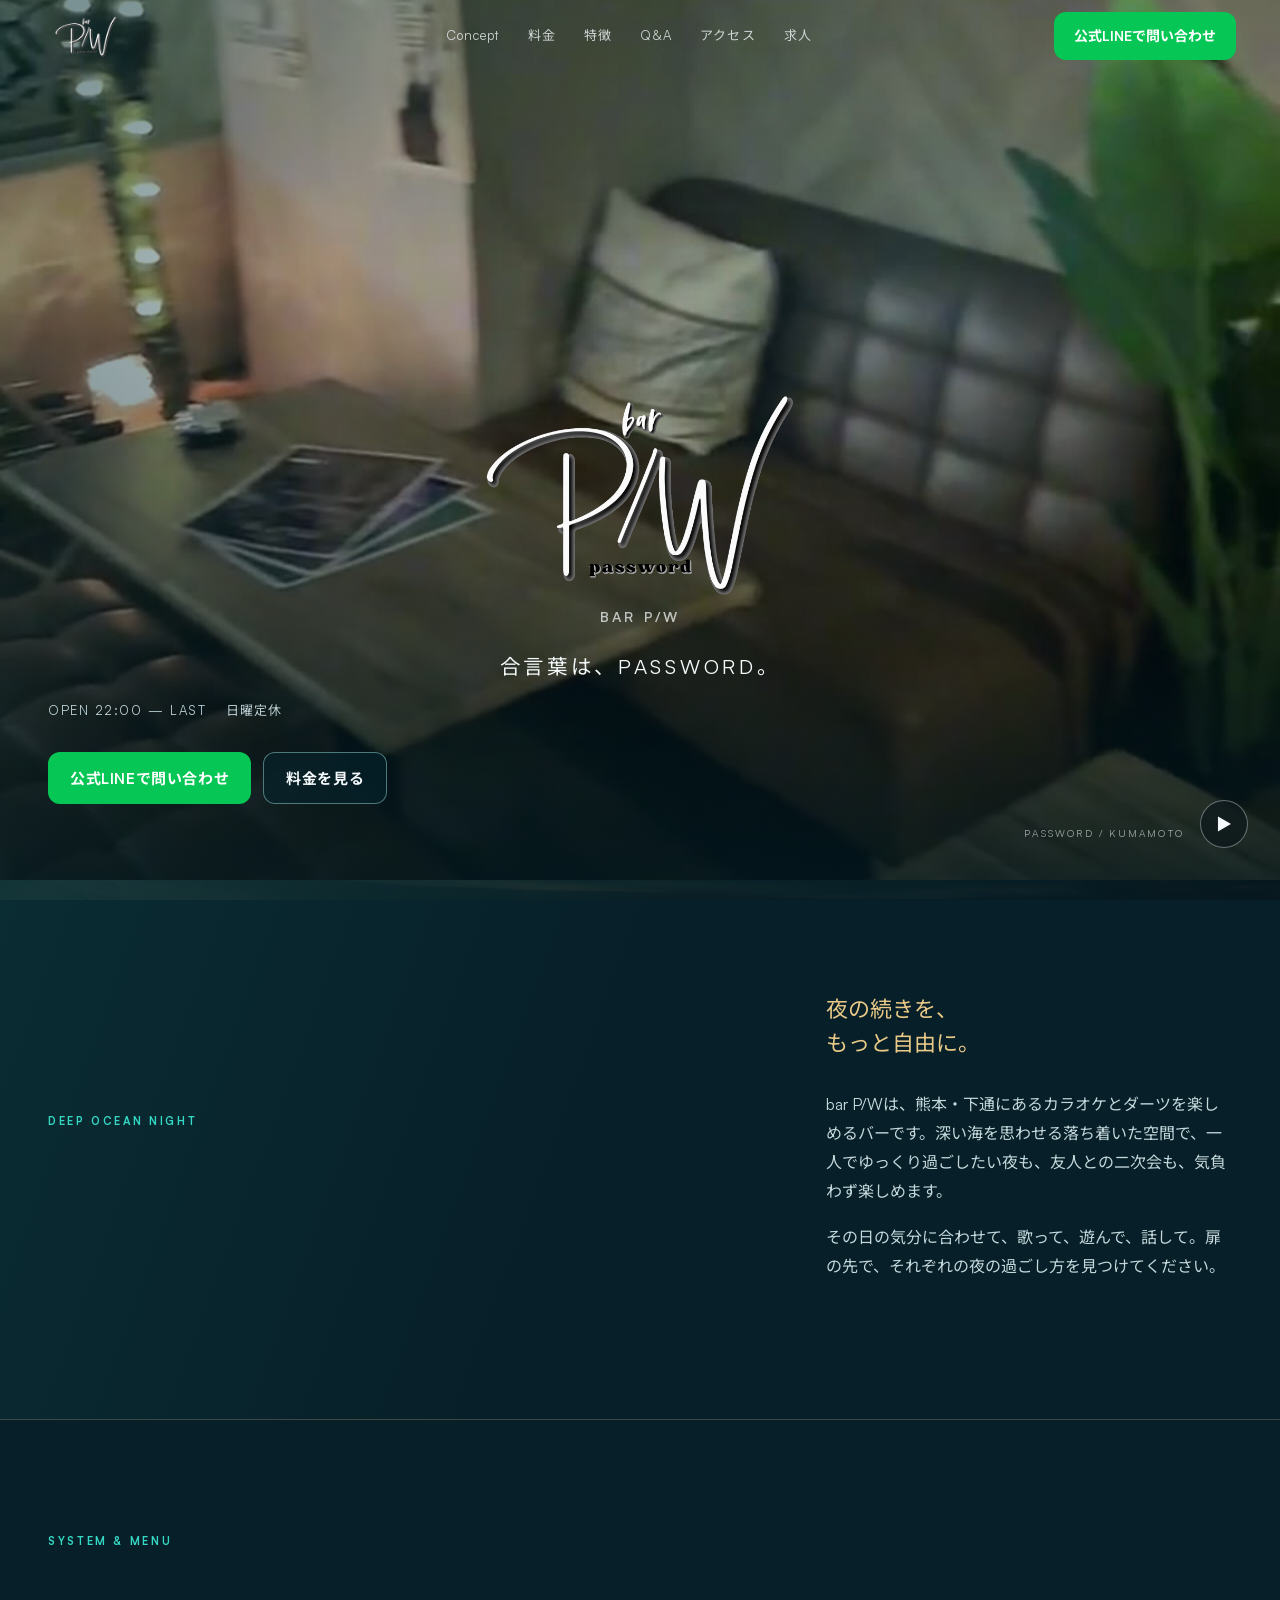
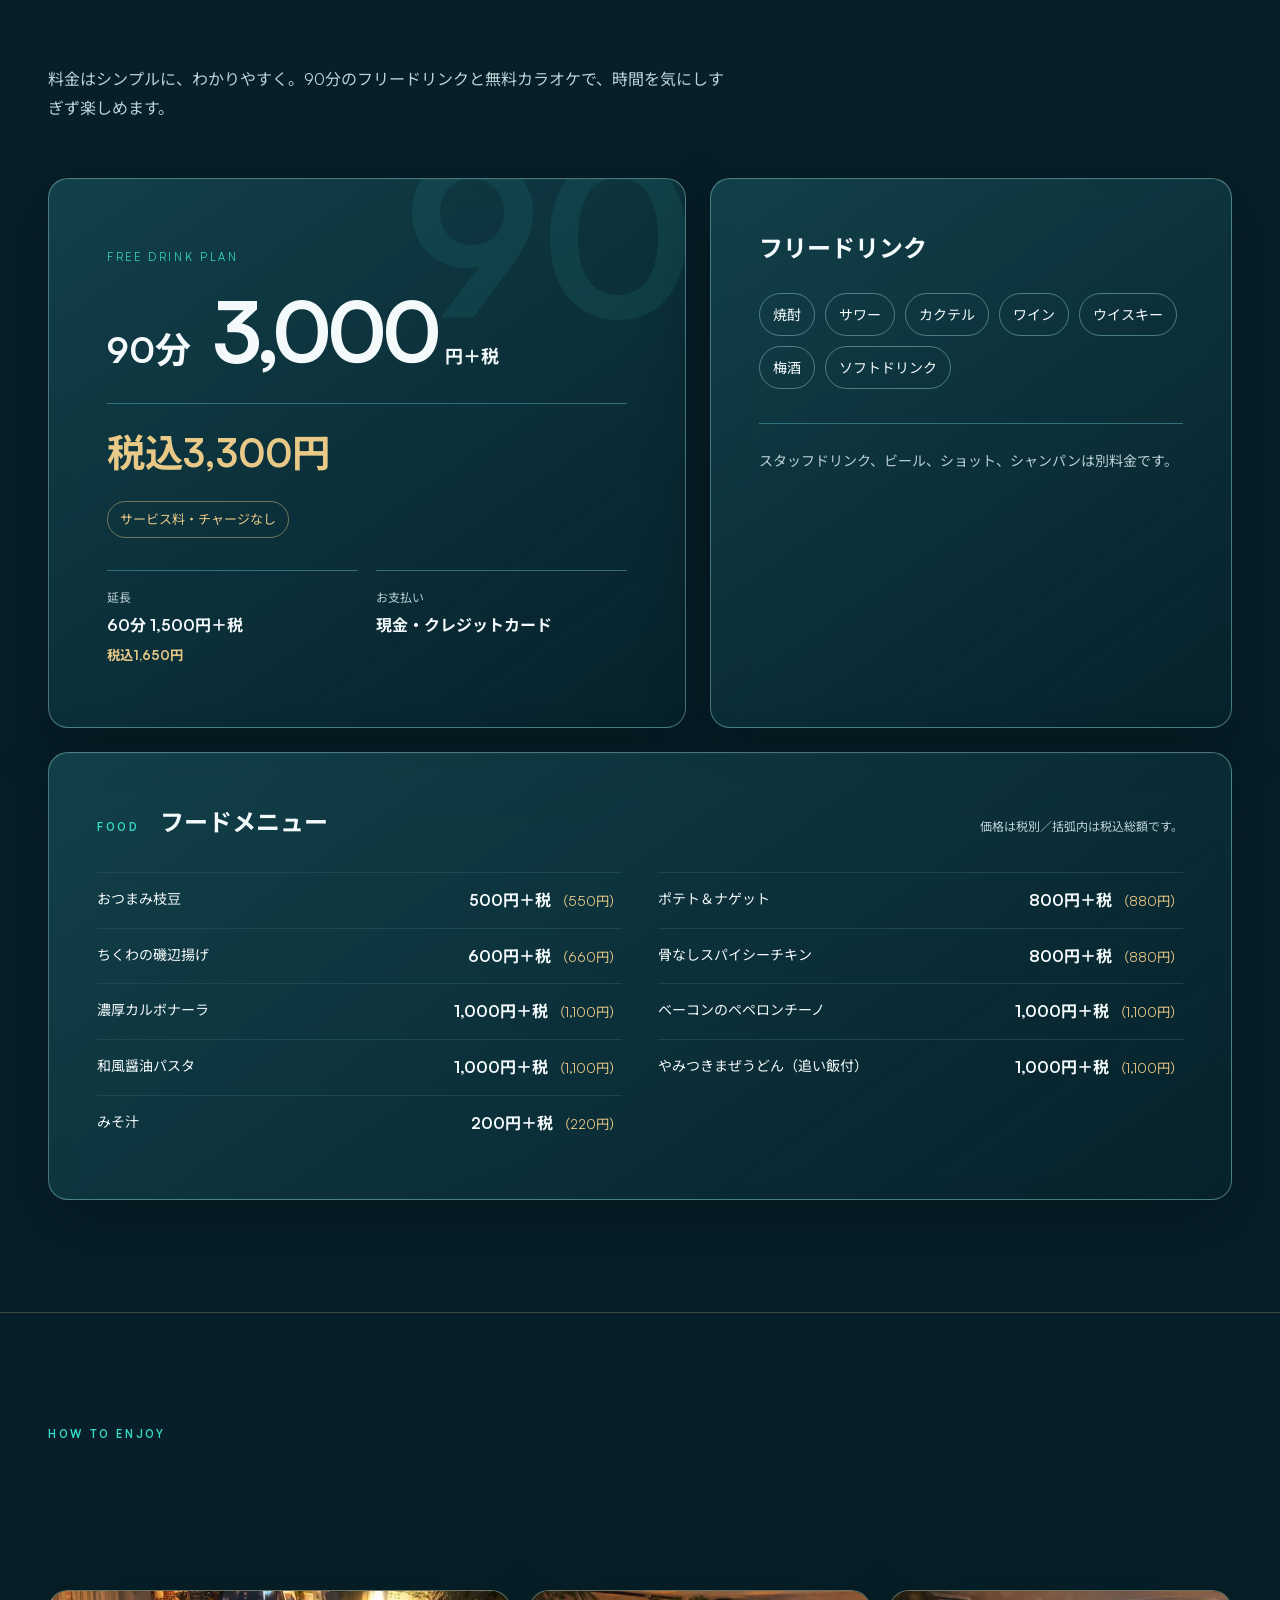
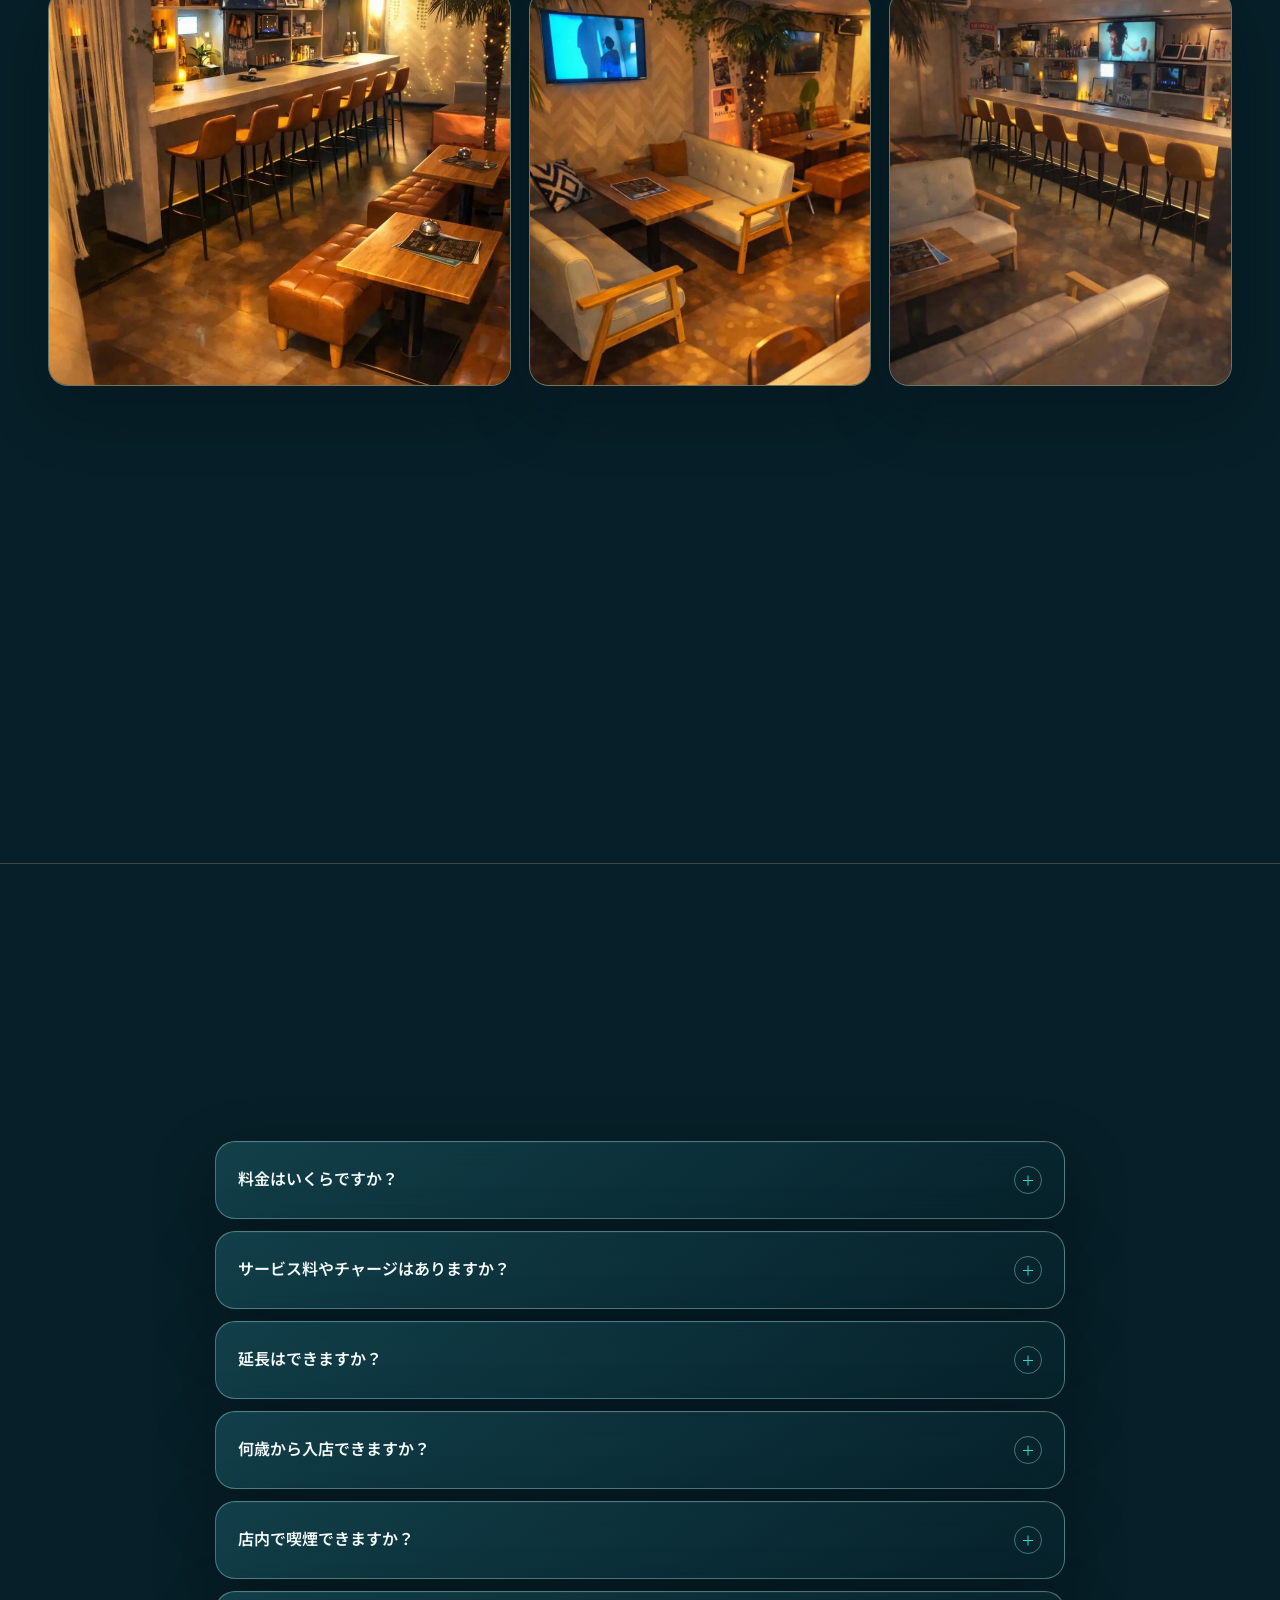
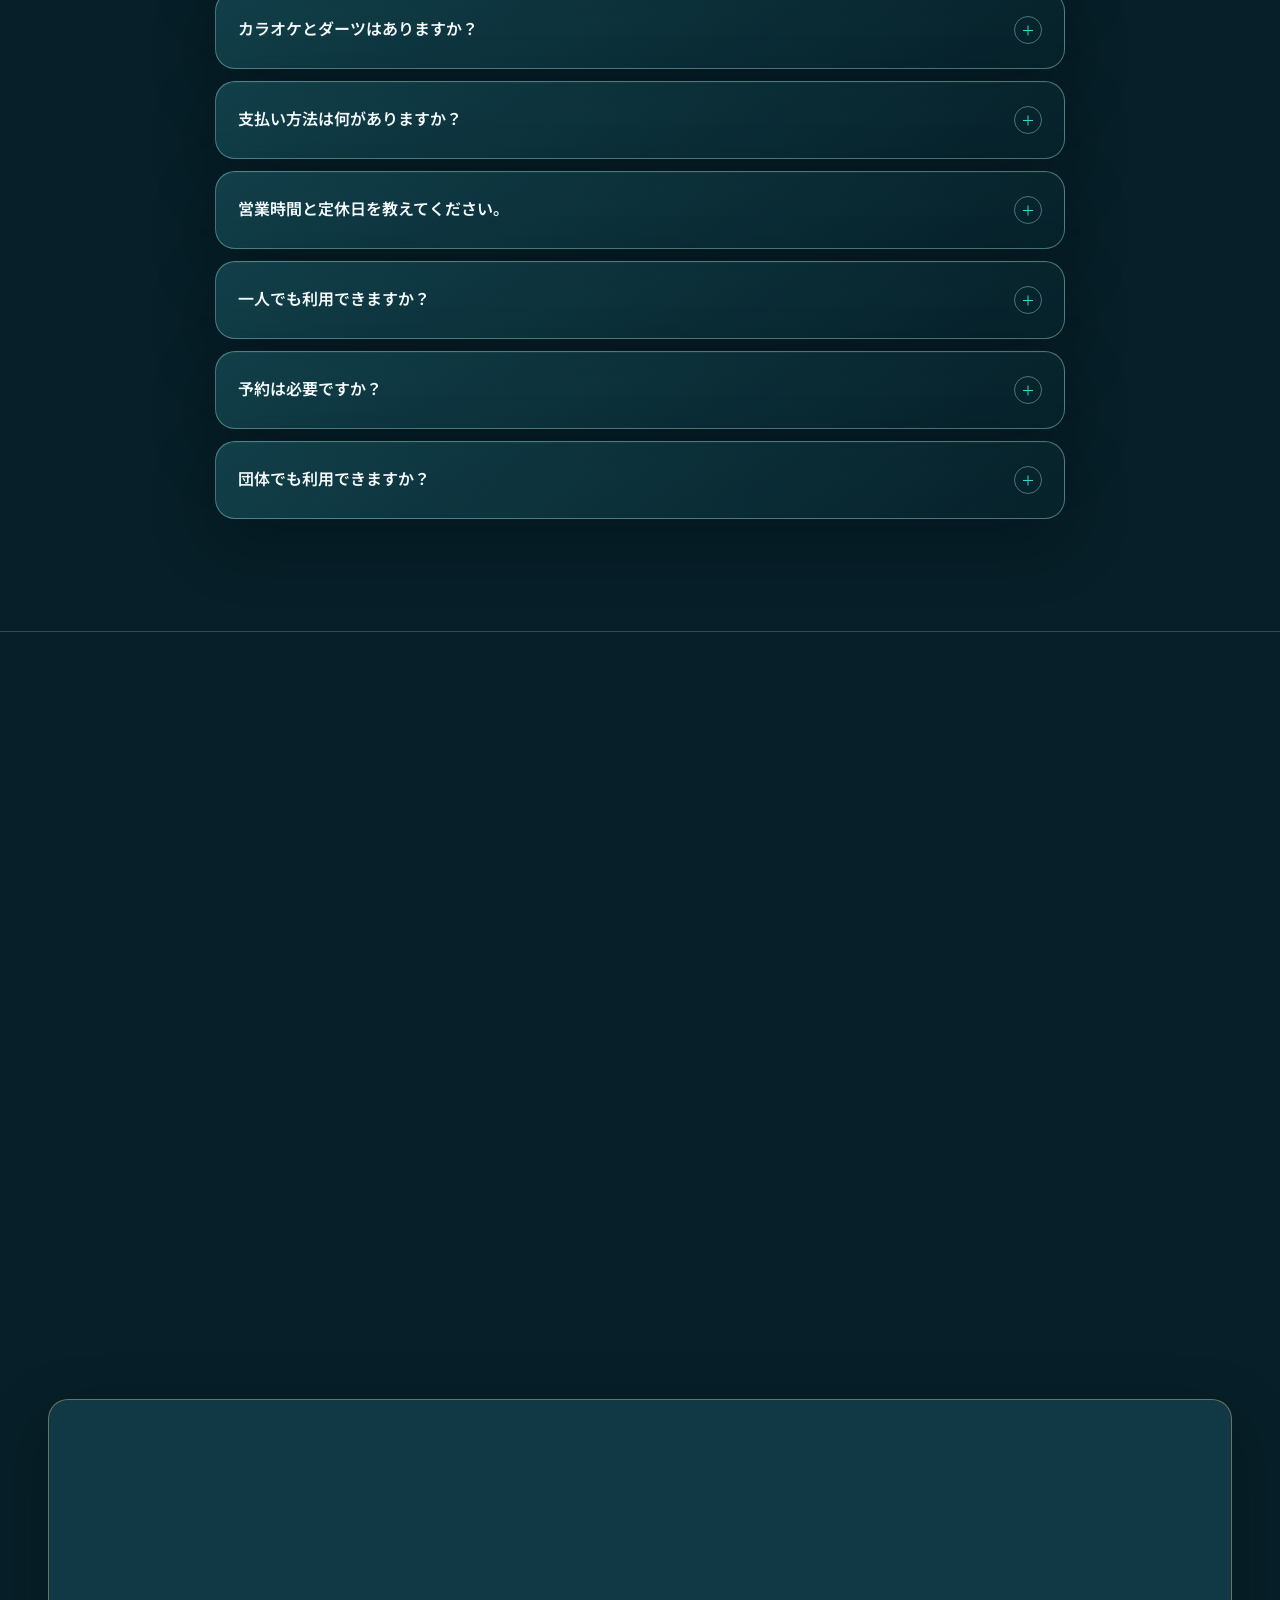
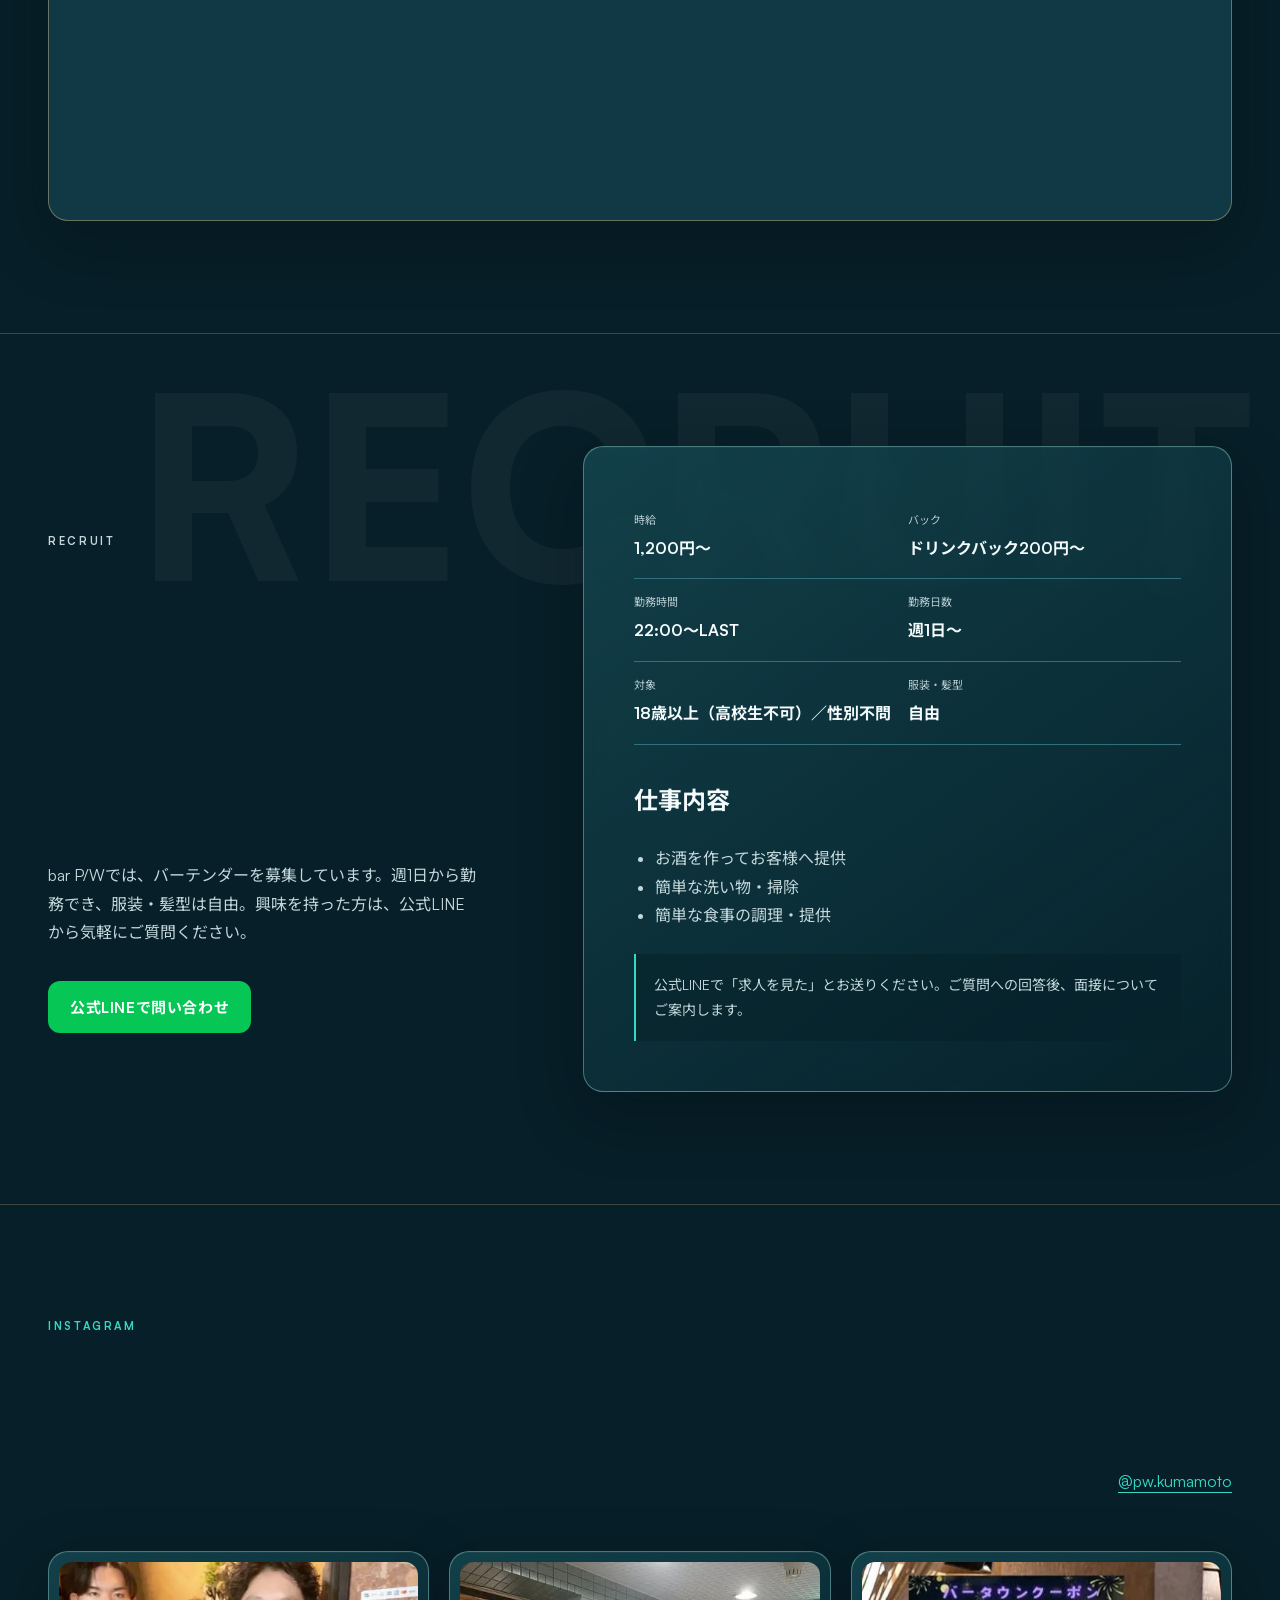
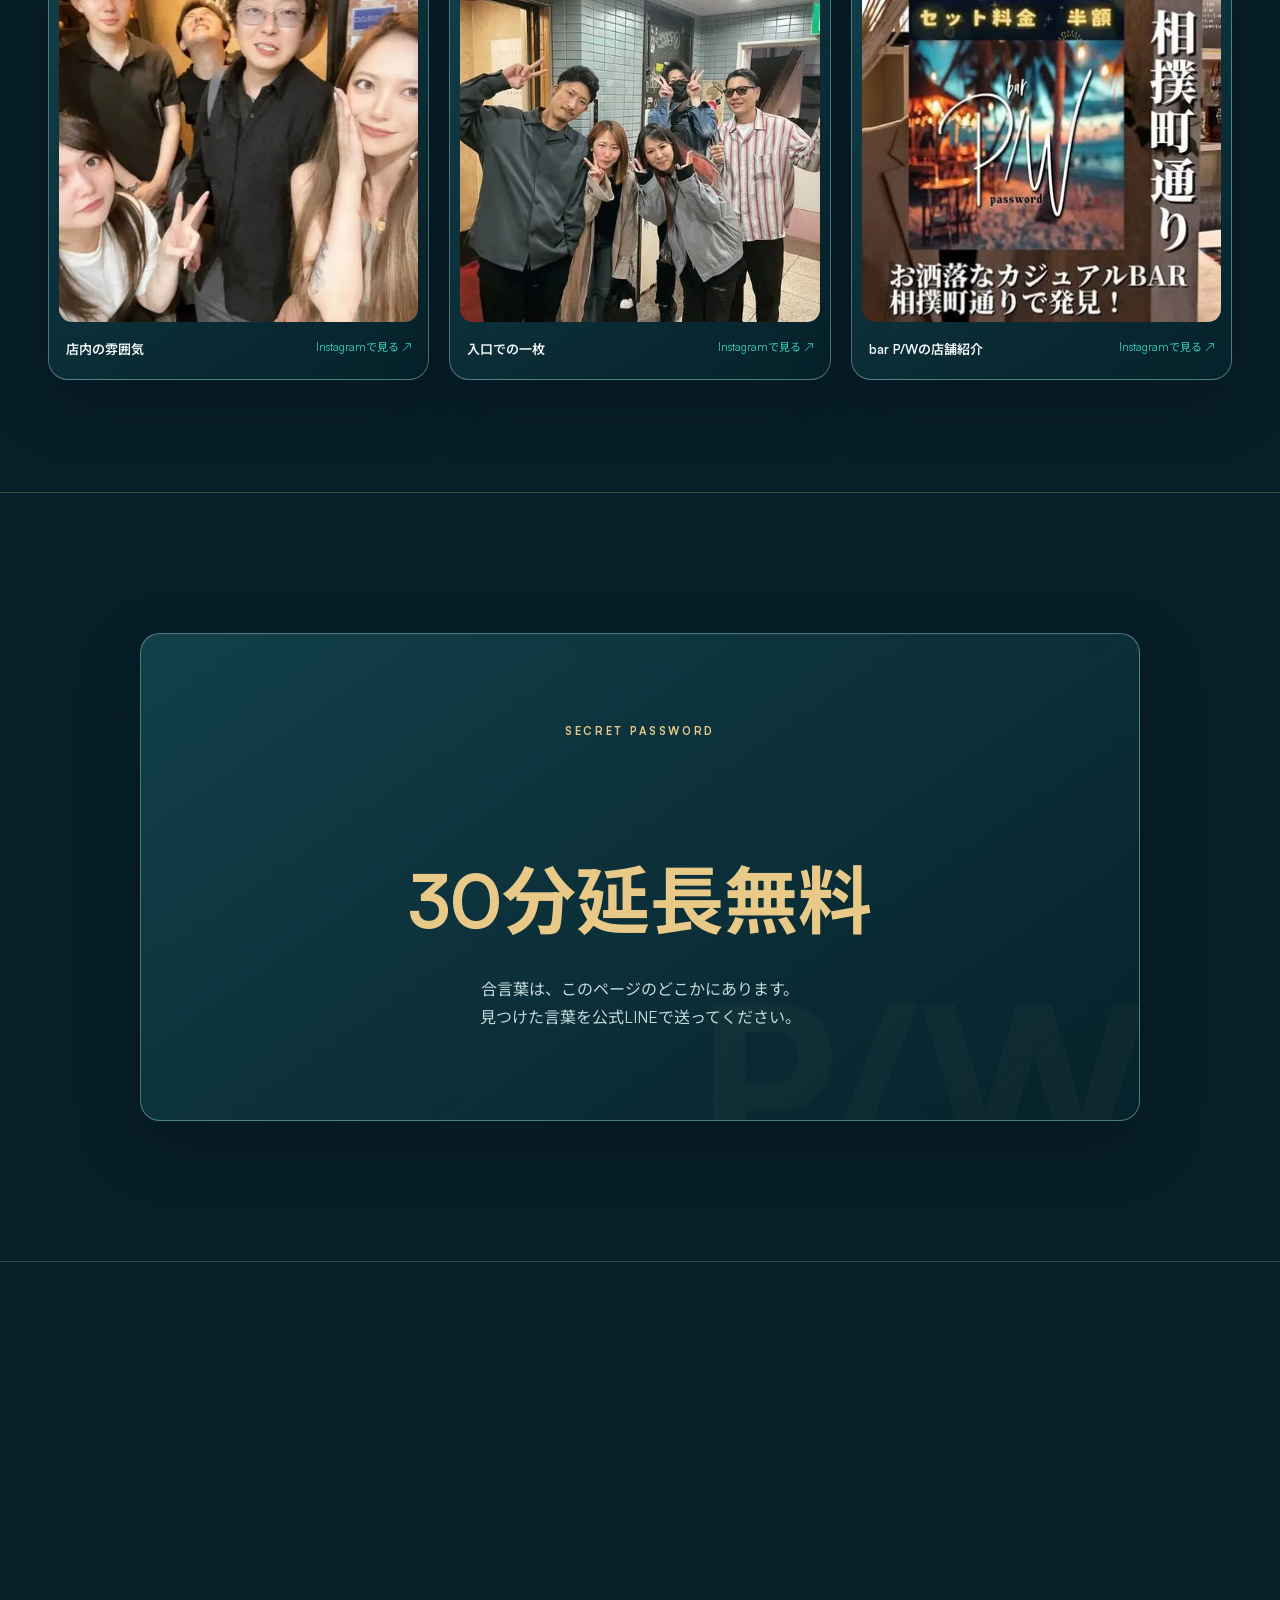
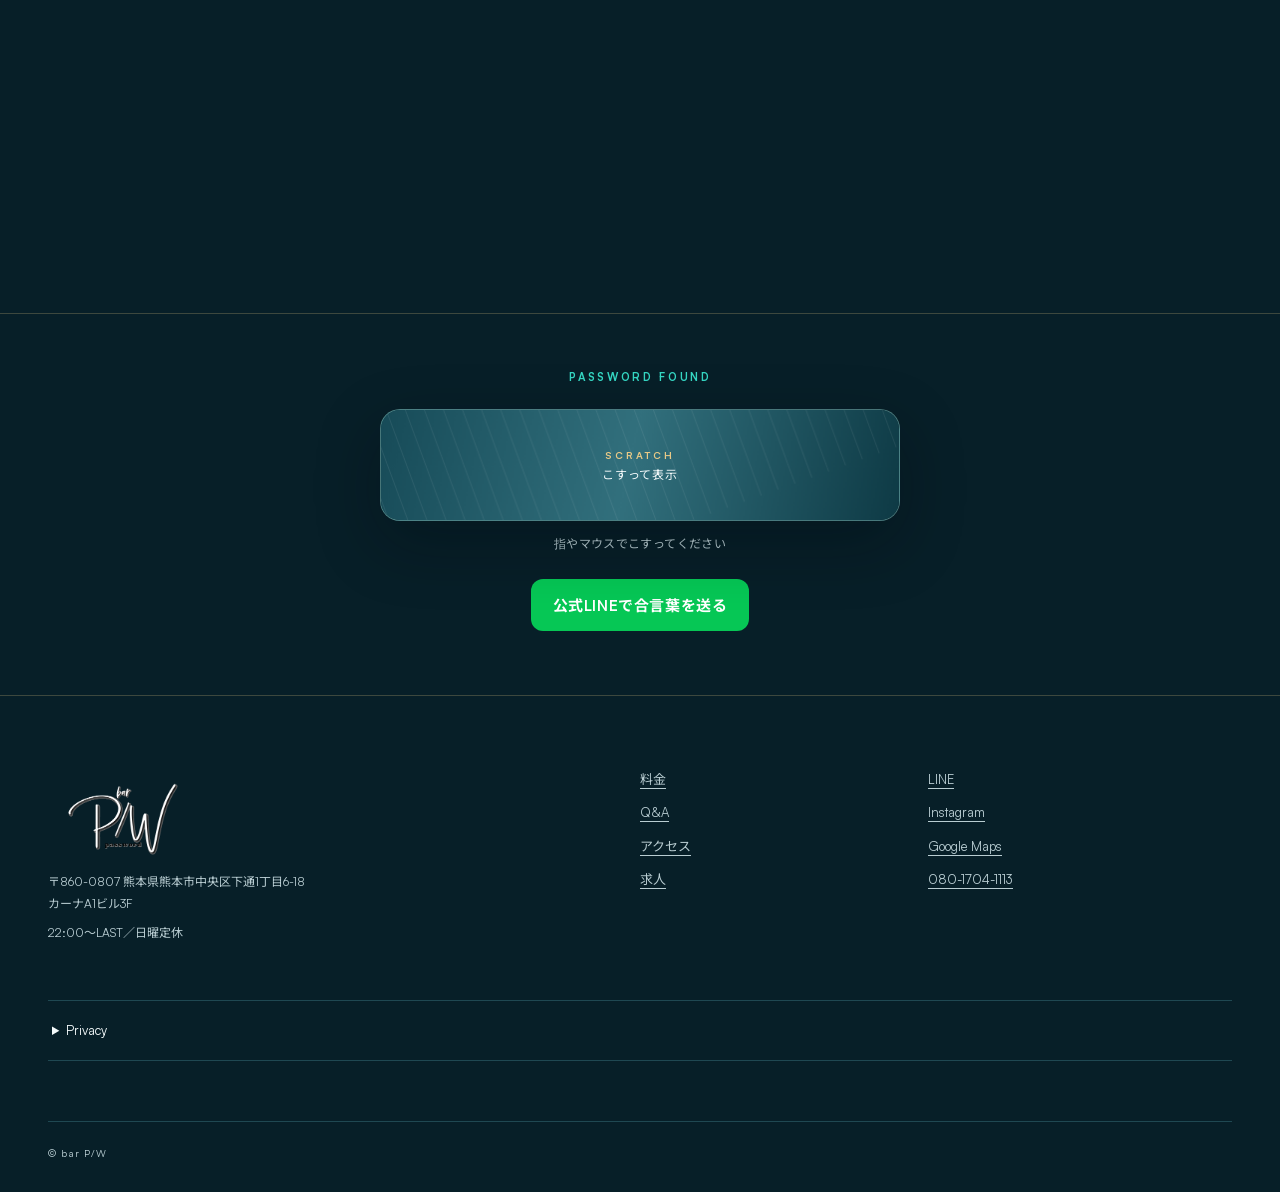
==== index.html @ cd679170 "deploy: slow typewriter tempo" ====
<!doctype html>
<html lang="ja">
<head>
  <meta charset="utf-8">
  <meta name="viewport" content="width=device-width, initial-scale=1">
  <meta name="description" content="熊本・下通のbar P/W。90分3,000円＋税でフリードリンク、カラオケ無料、ダーツあり。料金、営業時間、アクセス、求人情報を掲載しています。">
  <meta name="theme-color" content="#061B24">
  <meta name="robots" content="noindex,nofollow">
  <link rel="canonical" href="https://password-kumamoto.com/">
  <meta property="og:type" content="website">
  <meta property="og:locale" content="ja_JP">
  <meta property="og:site_name" content="bar P/W">
  <meta property="og:title" content="bar P/W｜熊本・下通のカラオケ・ダーツバー">
  <meta property="og:description" content="熊本・下通のbar P/W。料金、営業時間、アクセス、求人情報をご案内します。">
  <meta property="og:url" content="https://password-kumamoto.com/">
  <meta property="og:image" content="https://password-kumamoto.com/assets/images/og.jpg">
  <meta property="og:image:width" content="1200">
  <meta property="og:image:height" content="630">
  <meta property="og:image:alt" content="熊本・下通のバー bar P/W 公式サイト">
  <meta name="twitter:card" content="summary_large_image">
  <title>bar P/W｜熊本・下通のカラオケ・ダーツバー</title>
  <link rel="icon" href="assets/images/favicon.png" type="image/png">
  <link rel="apple-touch-icon" href="assets/images/apple-touch-icon.png">
  <link rel="preload" href="assets/fonts/satoshi-variable.woff2" as="font" type="font/woff2" crossorigin>
  <link rel="preload" href="assets/fonts/noto-sans-jp.woff" as="font" type="font/woff" crossorigin>
  <link rel="preload" href="assets/images/hero-poster.webp?v=20260903-hero" as="image" type="image/webp" fetchpriority="high">
  <link rel="stylesheet" href="assets/css/site.css?v=20260904-satoshi">
  <script>document.documentElement.classList.add("js");</script>
  <script src="assets/js/site.js?v=20260904-typewriter-tempo" defer></script>
  <script type="application/ld+json">
  {
    "@context": "https://schema.org",
    "@type": "BarOrPub",
    "name": "bar P/W",
    "url": "https://password-kumamoto.com/",
    "telephone": "+81-80-1704-1113",
    "image": "https://password-kumamoto.com/assets/images/og.jpg",
    "priceRange": "¥¥",
    "address": {
      "@type": "PostalAddress",
      "postalCode": "860-0807",
      "addressRegion": "熊本県",
      "addressLocality": "熊本市中央区",
      "streetAddress": "下通1丁目6-18 カーナA1ビル3F",
      "addressCountry": "JP"
    },
    "openingHoursSpecification": [{
      "@type": "OpeningHoursSpecification",
      "dayOfWeek": ["Monday", "Tuesday", "Wednesday", "Thursday", "Friday", "Saturday"],
      "opens": "22:00",
      "closes": "04:00"
    }],
    "sameAs": ["https://www.instagram.com/pw.kumamoto/"]
  }
  </script>
  <script type="application/ld+json">
  {
    "@context": "https://schema.org",
    "@type": "FAQPage",
    "mainEntity": [
      {"@type":"Question","name":"料金はいくらですか？","acceptedAnswer":{"@type":"Answer","text":"基本料金は90分3,000円＋税（税込3,300円）です。焼酎、サワー、カクテル、ワイン、ウイスキー、梅酒、ソフトドリンクがフリードリンクに含まれます。"}},
      {"@type":"Question","name":"サービス料やチャージはありますか？","acceptedAnswer":{"@type":"Answer","text":"消費税以外のサービス料・チャージはありません。スタッフドリンク、ビール、ショット、シャンパンなどは別料金です。"}},
      {"@type":"Question","name":"延長はできますか？","acceptedAnswer":{"@type":"Answer","text":"60分1,500円＋税（税込1,650円）で延長できます。"}},
      {"@type":"Question","name":"何歳から入店できますか？","acceptedAnswer":{"@type":"Answer","text":"20歳以上の方が入店できます。"}},
      {"@type":"Question","name":"店内で喫煙できますか？","acceptedAnswer":{"@type":"Answer","text":"はい、店内で喫煙できます。"}},
      {"@type":"Question","name":"カラオケとダーツはありますか？","acceptedAnswer":{"@type":"Answer","text":"カラオケは無料で利用できます。ダーツも設置しています。"}},
      {"@type":"Question","name":"支払い方法は何がありますか？","acceptedAnswer":{"@type":"Answer","text":"現金とクレジットカードを利用できます。"}},
      {"@type":"Question","name":"営業時間と定休日を教えてください。","acceptedAnswer":{"@type":"Answer","text":"営業時間は22:00〜LAST、定休日は日曜日です。"}},
      {"@type":"Question","name":"一人でも利用できますか？","acceptedAnswer":{"@type":"Answer","text":"はい、お一人でも利用できます。初めての方も気軽にお越しください。"}},
      {"@type":"Question","name":"予約は必要ですか？","acceptedAnswer":{"@type":"Answer","text":"予約なしでも入店できます。空席が気になる場合は、公式LINEからお問い合わせください。"}},
      {"@type":"Question","name":"団体でも利用できますか？","acceptedAnswer":{"@type":"Answer","text":"最大30名まで利用できます。人数が多い場合は、事前に公式LINEからお問い合わせください。"}}
    ]
  }
  </script>
</head>
<body>
  <a class="skip-link" href="#main">本文へ移動</a>

  <div class="entrance" data-entrance hidden>
    <div class="entrance-glow" aria-hidden="true"></div>
    <img src="assets/images/logo.png" width="1600" height="1066" alt="bar P/W">
    <div class="entrance-console" data-entrance-console aria-hidden="true">
      <span data-entrance-label>INPUT</span>
      <strong data-entrance-text></strong><i></i>
    </div>
    <p data-entrance-status role="status" aria-live="polite">INPUT REQUIRED</p>
    <button type="button" data-entrance-skip>SKIP</button>
  </div>

  <header class="site-header" data-header>
    <a class="brand" href="#top" aria-label="bar P/W トップへ">
      <img src="assets/images/logo.png" width="1600" height="1066" alt="bar P/W">
    </a>
    <button class="menu-button" type="button" aria-expanded="false" aria-controls="global-nav" data-menu-button>
      <span></span><span></span><span></span><span class="sr-only">メニューを開く</span>
    </button>
    <div class="menu-backdrop" data-menu-backdrop hidden></div>
    <nav class="global-nav" id="global-nav" aria-label="メインメニュー" data-menu>
      <a href="#concept">Concept</a>
      <a href="#system">料金</a>
      <a href="#features">特徴</a>
      <a href="#qa">Q&amp;A</a>
      <a href="#access">アクセス</a>
      <a href="#recruit">求人</a>
    </nav>
    <a class="header-line" href="https://lin.ee/wrCSHwp" data-track="line_click" data-position="header">公式LINEで問い合わせ</a>
  </header>

  <main id="main">
    <section class="hero" id="top" aria-labelledby="hero-title">
      <picture class="hero-poster" aria-hidden="true">
        <source srcset="assets/images/hero-poster.webp?v=20260903-hero" type="image/webp">
        <img src="assets/images/hero-poster.jpg?v=20260903-hero" width="960" height="1706" alt="" fetchpriority="high">
      </picture>
      <picture class="hero-end-poster" data-hero-end-poster aria-hidden="true">
        <source srcset="assets/images/hero-end-portrait.webp?v=20260903" type="image/webp">
        <img src="assets/images/hero-end-portrait.jpg?v=20260903" width="1200" height="1600" loading="lazy" decoding="async" alt="">
      </picture>
      <video class="hero-video" muted playsinline preload="metadata" poster="assets/images/hero-poster.jpg?v=20260903-hero" data-hero-video aria-label="bar P/Wの店内映像">
        <source src="assets/video/hero.mp4?v=20260903-hero" type="video/mp4">
      </video>
      <div class="hero-shade" aria-hidden="true"></div>
      <div class="hero-content">
        <img class="hero-logo" src="assets/images/logo.png" width="1600" height="1066" alt="">
        <h1 id="hero-title">bar P/W</h1>
        <p class="hero-copy" data-typewriter data-typewriter-speed="80">合言葉は、PASSWORD。</p>
        <p class="hero-hours">OPEN 22:00 — LAST <span>日曜定休</span></p>
        <div class="hero-actions">
          <a class="button button-line" href="https://lin.ee/wrCSHwp" data-track="line_click" data-position="hero">公式LINEで問い合わせ</a>
          <a class="button button-ghost" href="#system">料金を見る</a>
        </div>
      </div>
      <button class="video-toggle" type="button" aria-label="動画を一時停止" data-video-toggle>
        <span aria-hidden="true" data-video-icon>Ⅱ</span>
      </button>
      <p class="hero-index" aria-hidden="true">PASSWORD / KUMAMOTO</p>
    </section>

    <section class="concept section" id="concept" aria-labelledby="concept-title">
      <div class="container concept-grid">
        <div>
          <p class="eyebrow">DEEP OCEAN NIGHT</p>
          <h2 id="concept-title" data-typewriter>熊本・下通の<br>カラオケ・ダーツバー</h2>
        </div>
        <div class="concept-copy reveal">
          <p class="statement">夜の続きを、<br>もっと自由に。</p>
          <p>bar P/Wは、熊本・下通にあるカラオケとダーツを楽しめるバーです。深い海を思わせる落ち着いた空間で、一人でゆっくり過ごしたい夜も、友人との二次会も、気負わず楽しめます。</p>
          <p>その日の気分に合わせて、歌って、遊んで、話して。扉の先で、それぞれの夜の過ごし方を見つけてください。</p>
        </div>
      </div>
    </section>

    <section class="system section section-deep" id="system" aria-labelledby="system-title">
      <div class="container">
        <header class="section-heading reveal">
          <p class="eyebrow">SYSTEM &amp; MENU</p>
          <h2 id="system-title" data-typewriter>料金システム</h2>
          <p>料金はシンプルに、わかりやすく。90分のフリードリンクと無料カラオケで、時間を気にしすぎず楽しめます。</p>
        </header>
        <div class="price-layout">
          <article class="price-card reveal">
            <p class="price-label">FREE DRINK PLAN</p>
            <div class="price-main"><span>90分</span><strong>3,000<small>円＋税</small></strong></div>
            <p class="price-tax">税込3,300円</p>
            <p class="no-charge">サービス料・チャージなし</p>
            <dl class="price-notes">
              <div><dt>延長</dt><dd>60分 1,500円＋税<br><small>税込1,650円</small></dd></div>
              <div><dt>お支払い</dt><dd>現金・クレジットカード</dd></div>
            </dl>
          </article>
          <div class="drink-card reveal">
            <h3>フリードリンク</h3>
            <ul class="tag-list">
              <li>焼酎</li><li>サワー</li><li>カクテル</li><li>ワイン</li><li>ウイスキー</li><li>梅酒</li><li>ソフトドリンク</li>
            </ul>
            <p class="aside-note">スタッフドリンク、ビール、ショット、シャンパンは別料金です。</p>
          </div>
        </div>
        <div class="food-block reveal">
          <div class="food-heading"><p class="eyebrow">FOOD</p><h3>フードメニュー</h3><p>価格は税別／括弧内は税込総額です。</p></div>
          <dl class="food-list">
            <div><dt>おつまみ枝豆</dt><dd>500円＋税 <small>（550円）</small></dd></div>
            <div><dt>ポテト＆ナゲット</dt><dd>800円＋税 <small>（880円）</small></dd></div>
            <div><dt>ちくわの磯辺揚げ</dt><dd>600円＋税 <small>（660円）</small></dd></div>
            <div><dt>骨なしスパイシーチキン</dt><dd>800円＋税 <small>（880円）</small></dd></div>
            <div><dt>濃厚カルボナーラ</dt><dd>1,000円＋税 <small>（1,100円）</small></dd></div>
            <div><dt>ベーコンのペペロンチーノ</dt><dd>1,000円＋税 <small>（1,100円）</small></dd></div>
            <div><dt>和風醤油パスタ</dt><dd>1,000円＋税 <small>（1,100円）</small></dd></div>
            <div><dt>やみつきまぜうどん（追い飯付）</dt><dd>1,000円＋税 <small>（1,100円）</small></dd></div>
            <div><dt>みそ汁</dt><dd>200円＋税 <small>（220円）</small></dd></div>
          </dl>
        </div>
      </div>
    </section>

    <section class="features section" id="features" aria-labelledby="features-title">
      <div class="container">
        <header class="section-heading reveal"><p class="eyebrow">HOW TO ENJOY</p><h2 id="features-title" data-typewriter>今夜を、好きなスタイルで。</h2></header>
        <div class="feature-visuals">
          <picture class="feature-visual feature-visual-main reveal"><source srcset="assets/images/feature-counter-tables.webp" type="image/webp"><img src="assets/images/feature-counter-tables.jpg" width="900" height="1350" loading="lazy" alt="カウンターとソファ、テーブル席を見渡せるbar P/Wの店内"></picture>
          <picture class="feature-visual reveal"><source srcset="assets/images/feature-lounge.webp" type="image/webp"><img src="assets/images/feature-lounge.jpg" width="900" height="1350" loading="lazy" alt="ソファとテーブルを備えたbar P/Wのラウンジ席"></picture>
          <picture class="feature-visual reveal"><source srcset="assets/images/feature-counter-wide.webp" type="image/webp"><img src="assets/images/feature-counter-wide.jpg" width="900" height="1350" loading="lazy" alt="椅子が並ぶbar P/Wのカウンター席"></picture>
        </div>
        <div class="feature-grid">
          <article class="feature-card reveal"><picture class="feature-card-media"><source srcset="assets/images/feature-lounge.webp" type="image/webp"><img src="assets/images/feature-lounge.jpg" width="900" height="1350" loading="lazy" alt="カラオケ用モニターを備えたbar P/Wのラウンジ席"></picture><div class="feature-card-body"><span>01</span><h3>カラオケ無料</h3><p>好きな曲を、好きなだけ。</p></div></article>
          <article class="feature-card reveal"><picture class="feature-card-media"><source srcset="assets/images/feature-darts.webp" type="image/webp"><img src="assets/images/feature-darts.jpg" width="960" height="720" loading="lazy" alt="ダーツボードとダーツのイメージ"></picture><div class="feature-card-body"><span>02</span><h3>ダーツあり</h3><p>会話の合間に気軽に楽しめます。</p></div></article>
          <article class="feature-card reveal"><picture class="feature-card-media"><source srcset="assets/images/feature-counter-wide.webp" type="image/webp"><img src="assets/images/feature-counter-wide.jpg" width="900" height="1350" loading="lazy" alt="一人でも過ごしやすいbar P/Wのカウンター席"></picture><div class="feature-card-body"><span>03</span><h3>お一人様歓迎</h3><p>一人でも気兼ねなく過ごせます。</p></div></article>
          <article class="feature-card reveal"><picture class="feature-card-media"><source srcset="assets/images/instagram-entrance.webp" type="image/webp"><img src="assets/images/instagram-entrance.jpg" width="640" height="479" loading="lazy" alt="予約なしでも立ち寄れるbar P/Wの入口前"></picture><div class="feature-card-body"><span>04</span><h3>予約なしでもOK</h3><p>空席はLINEで確認できます。</p></div></article>
          <article class="feature-card reveal"><picture class="feature-card-media"><source srcset="assets/images/instagram-staff.webp" type="image/webp"><img src="assets/images/instagram-staff.jpg" width="640" height="480" loading="lazy" alt="グループで楽しむbar P/Wのお客様とスタッフ"></picture><div class="feature-card-body"><span>05</span><h3>団体最大30名</h3><p>友人同士や二次会にも。</p></div></article>
        </div>
      </div>
    </section>

    <section class="qa section section-deep" id="qa" aria-labelledby="qa-title">
      <div class="container narrow">
        <header class="section-heading reveal"><p class="eyebrow">Q &amp; A</p><h2 id="qa-title" data-typewriter>よくあるご質問</h2></header>
        <div class="qa-list">
          <div class="qa-item"><button type="button" aria-expanded="true" aria-controls="answer-price" data-qa-button><span>料金はいくらですか？</span><i aria-hidden="true"></i></button><div id="answer-price" class="qa-answer"><p>基本料金は90分3,000円＋税（税込3,300円）です。焼酎、サワー、カクテル、ワイン、ウイスキー、梅酒、ソフトドリンクがフリードリンクに含まれます。</p></div></div>
          <div class="qa-item"><button type="button" aria-expanded="true" aria-controls="answer-charge" data-qa-button><span>サービス料やチャージはありますか？</span><i aria-hidden="true"></i></button><div id="answer-charge" class="qa-answer"><p>消費税以外のサービス料・チャージはありません。スタッフドリンク、ビール、ショット、シャンパンなどは別料金です。</p></div></div>
          <div class="qa-item"><button type="button" aria-expanded="true" aria-controls="answer-extension" data-qa-button><span>延長はできますか？</span><i aria-hidden="true"></i></button><div id="answer-extension" class="qa-answer"><p>60分1,500円＋税（税込1,650円）で延長できます。</p></div></div>
          <div class="qa-item"><button type="button" aria-expanded="true" aria-controls="answer-age" data-qa-button><span>何歳から入店できますか？</span><i aria-hidden="true"></i></button><div id="answer-age" class="qa-answer"><p>20歳以上の方が入店できます。</p></div></div>
          <div class="qa-item"><button type="button" aria-expanded="true" aria-controls="answer-smoking" data-qa-button><span>店内で喫煙できますか？</span><i aria-hidden="true"></i></button><div id="answer-smoking" class="qa-answer"><p>はい、店内で喫煙できます。</p></div></div>
          <div class="qa-item"><button type="button" aria-expanded="true" aria-controls="answer-games" data-qa-button><span>カラオケとダーツはありますか？</span><i aria-hidden="true"></i></button><div id="answer-games" class="qa-answer"><p>カラオケは無料で利用できます。ダーツも設置しています。</p></div></div>
          <div class="qa-item"><button type="button" aria-expanded="true" aria-controls="answer-payment" data-qa-button><span>支払い方法は何がありますか？</span><i aria-hidden="true"></i></button><div id="answer-payment" class="qa-answer"><p>現金とクレジットカードを利用できます。</p></div></div>
          <div class="qa-item"><button type="button" aria-expanded="true" aria-controls="answer-hours" data-qa-button><span>営業時間と定休日を教えてください。</span><i aria-hidden="true"></i></button><div id="answer-hours" class="qa-answer"><p>営業時間は22:00〜LAST、定休日は日曜日です。</p></div></div>
          <div class="qa-item"><button type="button" aria-expanded="true" aria-controls="answer-solo" data-qa-button><span>一人でも利用できますか？</span><i aria-hidden="true"></i></button><div id="answer-solo" class="qa-answer"><p>はい、お一人でも利用できます。初めての方も気軽にお越しください。</p></div></div>
          <div class="qa-item"><button type="button" aria-expanded="true" aria-controls="answer-reservation" data-qa-button><span>予約は必要ですか？</span><i aria-hidden="true"></i></button><div id="answer-reservation" class="qa-answer"><p>予約なしでも入店できます。空席が気になる場合は、公式LINEからお問い合わせください。</p></div></div>
          <div class="qa-item"><button type="button" aria-expanded="true" aria-controls="answer-group" data-qa-button><span>団体でも利用できますか？</span><i aria-hidden="true"></i></button><div id="answer-group" class="qa-answer"><p>最大30名まで利用できます。人数が多い場合は、事前に公式LINEからお問い合わせください。</p></div></div>
        </div>
      </div>
    </section>

    <section class="access section" id="access" aria-labelledby="access-title">
      <div class="container access-grid">
        <div class="access-intro reveal"><p class="eyebrow">ACCESS</p><h2 id="access-title" data-typewriter>下通の夜に、<br>もう一軒。</h2><p>相撲町通り、カーナA1ビルの3階です。迷ったときはGoogleマップをご利用ください。</p></div>
        <div class="access-card reveal">
          <p class="building">CARNA A1 BLDG. <strong>3F</strong></p>
          <address>〒860-0807<br>熊本県熊本市中央区下通1丁目6-18<br>カーナA1ビル3F</address>
          <dl><div><dt>OPEN</dt><dd>22:00〜LAST</dd></div><div><dt>CLOSED</dt><dd>日曜日</dd></div><div><dt>TEL</dt><dd><a href="tel:08017041113" data-track="phone_click" data-position="access">080-1704-1113</a></dd></div></dl>
          <div class="card-actions"><a class="button button-primary" href="https://maps.app.goo.gl/pdZwoW62CMmFcNZ29" data-track="map_click" data-position="access">Googleマップで開く</a><a class="button button-call" href="tel:08017041113" data-track="phone_click" data-position="access-secondary">電話する</a></div>
        </div>
        <div class="access-map reveal">
          <iframe src="https://www.google.com/maps?q=bar%20P%2FW%20%E7%86%8A%E6%9C%AC%E7%9C%8C%E7%86%8A%E6%9C%AC%E5%B8%82%E4%B8%AD%E5%A4%AE%E5%8C%BA%E4%B8%8B%E9%80%9A1%E4%B8%81%E7%9B%AE6-18%20%E3%82%AB%E3%83%BC%E3%83%8AA1%E3%83%93%E3%83%AB3F&amp;output=embed" width="1200" height="520" loading="lazy" allowfullscreen referrerpolicy="no-referrer-when-downgrade" title="bar P/W周辺のGoogleマップ"></iframe>
        </div>
      </div>
    </section>

    <section class="recruit section" id="recruit" aria-labelledby="recruit-title">
      <div class="container recruit-grid">
        <div class="recruit-copy reveal"><p class="eyebrow">RECRUIT</p><h2 id="recruit-title" data-typewriter>一緒に、心地よい夜を<br>つくりませんか。</h2><p>bar P/Wでは、バーテンダーを募集しています。週1日から勤務でき、服装・髪型は自由。興味を持った方は、公式LINEから気軽にご質問ください。</p><a class="button button-line" href="https://lin.ee/wrCSHwp" data-track="line_click" data-position="recruit">公式LINEで問い合わせ</a></div>
        <div class="recruit-card reveal">
          <dl class="recruit-facts"><div><dt>時給</dt><dd>1,200円〜</dd></div><div><dt>バック</dt><dd>ドリンクバック200円〜</dd></div><div><dt>勤務時間</dt><dd>22:00〜LAST</dd></div><div><dt>勤務日数</dt><dd>週1日〜</dd></div><div><dt>対象</dt><dd>18歳以上（高校生不可）／性別不問</dd></div><div><dt>服装・髪型</dt><dd>自由</dd></div></dl>
          <div class="job-detail"><h3>仕事内容</h3><ul><li>お酒を作ってお客様へ提供</li><li>簡単な洗い物・掃除</li><li>簡単な食事の調理・提供</li></ul><p>公式LINEで「求人を見た」とお送りください。ご質問への回答後、面接についてご案内します。</p></div>
        </div>
      </div>
    </section>

    <section class="social section section-deep" id="social" aria-labelledby="social-title">
      <div class="container">
        <header class="section-heading social-heading reveal"><div><p class="eyebrow">INSTAGRAM</p><h2 id="social-title" data-typewriter>店内の日常を、<br>もう少し。</h2></div><a class="text-link" href="https://www.instagram.com/pw.kumamoto/" data-track="instagram_click" data-position="social-heading">@pw.kumamoto</a></header>
        <div class="social-grid">
          <a class="social-card reveal" href="https://www.instagram.com/pw.kumamoto/" data-track="instagram_click" data-position="card-1"><picture><source srcset="assets/images/instagram-staff.webp" type="image/webp"><img src="assets/images/instagram-staff.jpg" width="640" height="480" loading="lazy" alt="bar P/W店内で撮影したスタッフとお客様の一枚"></picture><span><b>店内の雰囲気</b><i>Instagramで見る ↗</i></span></a>
          <a class="social-card reveal" href="https://www.instagram.com/pw.kumamoto/" data-track="instagram_click" data-position="card-2"><picture><source srcset="assets/images/instagram-entrance.webp" type="image/webp"><img src="assets/images/instagram-entrance.jpg" width="640" height="479" loading="lazy" alt="カーナA1ビル3階のbar P/W入口前で撮影した一枚"></picture><span><b>入口での一枚</b><i>Instagramで見る ↗</i></span></a>
          <a class="social-card reveal" href="https://www.instagram.com/pw.kumamoto/" data-track="instagram_click" data-position="card-3"><picture><source srcset="assets/images/instagram-store.webp" type="image/webp"><img src="assets/images/instagram-store.jpg" width="361" height="640" loading="lazy" alt="bar P/Wの店舗紹介投稿"></picture><span><b>bar P/Wの店舗紹介</b><i>Instagramで見る ↗</i></span></a>
        </div>
      </div>
    </section>

    <section class="coupon section" id="coupon" aria-labelledby="coupon-title">
      <div class="container coupon-card reveal">
        <div class="coupon-mark" aria-hidden="true">P/W</div>
        <p class="eyebrow">SECRET PASSWORD</p>
        <h2 id="coupon-title" data-typewriter>合言葉を探してください。</h2>
        <p class="coupon-benefit">30分延長無料</p>
        <p class="coupon-hint">合言葉は、このページのどこかにあります。<br>見つけた言葉を公式LINEで送ってください。</p>
      </div>
    </section>

    <section class="final-cta section section-deep" aria-labelledby="final-title">
      <div class="container narrow reveal">
        <p class="eyebrow">CONTACT</p>
        <h2 id="final-title" data-typewriter>今夜の予定を、LINEで。</h2>
        <p>空席確認、来店についての質問、求人応募まで、公式LINEからお問い合わせいただけます。</p>
        <div class="final-actions"><a class="button button-line" href="https://lin.ee/wrCSHwp" data-track="line_click" data-position="final">公式LINE</a><a class="button button-ghost" href="https://maps.app.goo.gl/pdZwoW62CMmFcNZ29" data-track="map_click" data-position="final">Googleマップ</a><a class="button button-call" href="tel:08017041113" data-track="phone_click" data-position="final">電話する</a></div>
      </div>
    </section>

    <aside class="password-found" aria-label="見つけた合言葉">
      <div class="container narrow password-found-inner reveal">
        <p class="eyebrow">PASSWORD FOUND</p>
        <div class="password-scratch" data-password-scratch role="button" tabindex="0" aria-label="こすって合言葉を表示" aria-describedby="password-scratch-help">
          <p class="password-found-value" data-password-value>タランチュラ</p>
          <canvas class="password-scratch-canvas" data-password-scratch-canvas aria-hidden="true"></canvas>
          <span class="password-scratch-hint" data-password-scratch-hint aria-hidden="true"><b>SCRATCH</b>こすって表示</span>
        </div>
        <p class="password-scratch-help" id="password-scratch-help" data-password-scratch-help>指やマウスでこすってください</p>
        <a class="button button-line" href="https://lin.ee/wrCSHwp" data-track="line_click" data-position="password-found">公式LINEで合言葉を送る</a>
      </div>
    </aside>
  </main>

  <footer class="footer">
    <div class="container footer-grid">
      <div><img src="assets/images/logo.png" width="1600" height="1066" alt="bar P/W"><p>〒860-0807 熊本県熊本市中央区下通1丁目6-18<br>カーナA1ビル3F</p><p>22:00〜LAST／日曜定休</p></div>
      <nav aria-label="フッターメニュー"><a href="#system">料金</a><a href="#qa">Q&amp;A</a><a href="#access">アクセス</a><a href="#recruit">求人</a></nav>
      <div class="footer-links"><a href="https://lin.ee/wrCSHwp" data-track="line_click" data-position="footer">LINE</a><a href="https://www.instagram.com/pw.kumamoto/" data-track="instagram_click" data-position="footer">Instagram</a><a href="https://maps.app.goo.gl/pdZwoW62CMmFcNZ29" data-track="map_click" data-position="footer">Google Maps</a><a href="tel:08017041113" data-track="phone_click" data-position="footer">080-1704-1113</a></div>
    </div>
    <details class="footer-privacy" id="privacy"><summary>Privacy</summary><div><p>当サイトでは、利用状況の把握とサイト改善のため、Google Analyticsを使用する場合があります。Google AnalyticsはCookie等を利用して情報を収集しますが、当サイトから氏名や電話番号、LINEで送信した内容を取得することはありません。</p><p>Googleマップの埋め込み表示時、およびLINE、Instagram、Googleマップ等の外部サービスへ移動した後の情報の取扱いは、各サービスのプライバシーポリシーに従います。</p><p>運営者：ayamin<br>お問い合わせ：<a href="https://lin.ee/wrCSHwp">公式LINE</a></p></div></details>
    <p class="copyright">© bar P/W</p>
  </footer>

  <nav class="fixed-actions" aria-label="スマートフォン用お問い合わせメニュー">
    <a class="fixed-action fixed-action-instagram" href="https://www.instagram.com/pw.kumamoto/" data-track="instagram_click" data-position="fixed" aria-label="bar P/W公式Instagramを見る">
      <span class="instagram-app-icon" aria-hidden="true"></span><small>Instagram</small>
    </a>
    <a class="fixed-action fixed-action-contact" href="https://lin.ee/wrCSHwp" data-track="line_click" data-position="fixed" aria-label="bar P/W公式LINEでお問い合わせ">
      <span>公式LINE</span><small>お問い合わせ</small>
    </a>
    <a class="fixed-action fixed-action-share" href="https://social-plugins.line.me/lineit/share?url=https%3A%2F%2Fpassword-kumamoto.com%2F&amp;text=%E7%86%8A%E6%9C%AC%E3%83%BB%E4%B8%8B%E9%80%9A%E3%81%AEbar+P%2FW%E3%80%82%E3%82%AB%E3%83%A9%E3%82%AA%E3%82%B1%E3%83%BB%E3%83%80%E3%83%BC%E3%83%84%E3%82%92%E6%A5%BD%E3%81%97%E3%82%81%E3%82%8B%E3%83%90%E3%83%BC%E3%81%A7%E3%81%99%E3%80%82" data-track="line_share_click" data-position="fixed" aria-label="このサイトをLINEで他の人に教える">
      <span>LINEで</span><small>教える</small>
    </a>
  </nav>
</body>
</html>
---- assets/css/site.css ----
@font-face {
  font-family: "Satoshi";
  src: url("../fonts/satoshi-variable.woff2") format("woff2");
  font-weight: 300 900;
  font-style: normal;
  font-display: swap;
}

@font-face {
  font-family: "Noto Sans JP";
  src: url("../fonts/noto-sans-jp.woff") format("woff");
  font-weight: 100 900;
  font-style: normal;
  font-display: swap;
}

:root {
  --bg: #0a2630;
  --bg-deep: #061b24;
  --surface: #113945;
  --surface-raised: #174b58;
  --primary: #35d8c4;
  --primary-hover: #69e4d4;
  --secondary: #38bdf8;
  --highlight: #e8c987;
  --text: #f4fafb;
  --muted: #b9cdd2;
  --border: #32707d;
  --line: #06c755;
  --header-h: 72px;
  --shadow: 0 20px 60px rgba(0,8,12,.32);
  color-scheme: dark;
}

* { box-sizing: border-box; }
html { scroll-behavior: smooth; background: var(--bg-deep); }
body { margin: 0; background: var(--bg); color: var(--text); font-family: "Satoshi", "Noto Sans JP", "Hiragino Sans", sans-serif; line-height: 1.8; overflow-x: hidden; }
body.menu-open { overflow: hidden; }
img, video { max-width: 100%; display: block; }
a { color: inherit; }
button, a { -webkit-tap-highlight-color: transparent; }
button { font: inherit; }
:focus-visible { outline: 2px solid var(--primary); outline-offset: 3px; }
[data-entrance-focus]:focus { outline: none; }
section[id] { scroll-margin-top: calc(var(--header-h) + 16px); }
.sr-only { position: absolute; width: 1px; height: 1px; padding: 0; margin: -1px; overflow: hidden; clip: rect(0,0,0,0); white-space: nowrap; border: 0; }
.skip-link { position: fixed; left: 16px; top: 12px; z-index: 200; padding: 10px 16px; background: var(--text); color: var(--bg-deep); transform: translateY(-160%); }
.skip-link:focus { transform: none; }

.entrance { position: fixed; inset: 0; z-index: 100; display: grid; place-content: center; justify-items: center; gap: 26px; padding: 24px; background: radial-gradient(circle at 50% 42%, rgba(56,189,248,.2), transparent 34%), linear-gradient(155deg,#082a35,#061b24 60%,#0b3540); overflow: hidden; }
.entrance[hidden] { display: none; }
.entrance::before, .entrance::after { content: ""; position: absolute; width: 62vw; height: 1px; background: linear-gradient(90deg, transparent, rgba(53,216,196,.6), transparent); animation: scan 2s ease-in-out infinite; }
.entrance::before { top: 22%; }
.entrance::after { bottom: 22%; animation-delay: -1s; }
.entrance-glow { position: absolute; width: 280px; height: 280px; border: 1px solid rgba(53,216,196,.12); border-radius: 50%; box-shadow: 0 0 80px rgba(53,216,196,.12), inset 0 0 60px rgba(53,216,196,.06); animation: breathe 1.8s ease-in-out infinite; }
.entrance img { width: min(280px,70vw); height: auto; position: relative; }
.entrance-console { position: relative; display: flex; align-items: center; min-width: min(330px,82vw); min-height: 52px; padding: 10px 16px; border: 1px solid rgba(53,216,196,.35); background: rgba(13,57,69,.58); box-shadow: inset 0 0 24px rgba(56,189,248,.04); font-family: ui-monospace, monospace; letter-spacing: .14em; transition: border-color .24s ease, box-shadow .24s ease, background .24s ease; }
.entrance-console::after { content: ""; position: absolute; left: 0; bottom: -1px; width: 0; height: 2px; background: var(--secondary); transition: width .45s ease; }
.entrance-console.is-verifying { border-color: rgba(56,189,248,.78); box-shadow: 0 0 26px rgba(56,189,248,.14), inset 0 0 24px rgba(56,189,248,.08); }
.entrance-console.is-verifying::after { width: 68%; }
.entrance-console.is-granted { border-color: var(--primary); background: rgba(20,82,88,.62); box-shadow: 0 0 32px rgba(53,216,196,.18), inset 0 0 28px rgba(53,216,196,.1); }
.entrance-console.is-granted::after { width: 100%; background: var(--primary); }
.entrance.is-granted .entrance-glow { border-color: rgba(53,216,196,.32); box-shadow: 0 0 110px rgba(53,216,196,.2), inset 0 0 70px rgba(53,216,196,.1); }
.entrance-console span { position: absolute; top: -10px; left: 12px; padding: 0 6px; background: var(--bg-deep); color: var(--primary); font-size: 9px; }
.entrance-console strong { font-size: 13px; font-weight: 400; }
.entrance-console i { width: 7px; height: 18px; margin-left: 4px; background: var(--primary); animation: blink .6s step-end infinite; }
.entrance > p { position: relative; margin: -14px 0 0; color: var(--muted); font-size: 10px; letter-spacing: .25em; }
.entrance button { position: absolute; top: max(22px,env(safe-area-inset-top)); right: 24px; min-width: 54px; min-height: 44px; border: 0; background: transparent; color: var(--muted); font-size: 11px; letter-spacing: .18em; cursor: pointer; }
.entrance.is-leaving { animation: entrance-out .4s ease forwards; }
@keyframes scan { 0%,100% { opacity: .1; transform: scaleX(.6); } 50% { opacity: .8; transform: scaleX(1); } }
@keyframes breathe { 50% { transform: scale(1.06); opacity: .65; } }
@keyframes blink { 50% { opacity: 0; } }
@keyframes entrance-out { to { opacity: 0; transform: scale(1.025); visibility: hidden; } }

.site-header { position: fixed; inset: 0 0 auto; z-index: 30; height: var(--header-h); padding: 8px 3.4vw; display: grid; grid-template-columns: 160px 1fr auto; align-items: center; gap: 24px; transition: background .24s ease, border-color .24s ease; border-bottom: 1px solid transparent; }
.site-header.is-scrolled { background: rgba(6,27,36,.92); border-color: rgba(53,216,196,.24); backdrop-filter: blur(14px); }
.brand { width: 110px; height: 56px; display: flex; align-items: center; overflow: visible; }
.brand img { width: 84px; height: auto; }
.global-nav { justify-self: center; display: flex; gap: clamp(18px,2.2vw,38px); font-size: 13px; letter-spacing: .08em; }
.global-nav a { text-decoration: none; color: rgba(244,250,251,.78); transition: color .12s ease; }
.global-nav a:hover, .global-nav a[aria-current="true"] { color: var(--primary); }
.header-line { min-height: 48px; display: inline-flex; align-items: center; padding: 0 20px; border-radius: 12px; background: var(--line); color: #fff; text-decoration: none; font-size: 14px; font-weight: 700; }
.menu-button, .menu-backdrop { display: none; }

.hero { min-height: min(100svh,880px); position: relative; display: flex; align-items: flex-end; isolation: isolate; overflow: hidden; background: var(--bg-deep); }
.hero-poster, .hero-end-poster, .hero-video, .hero-shade { position: absolute; inset: 0; width: 100%; height: 100%; }
.hero-poster { z-index: -5; }
.hero-poster img { width: 100%; height: 100%; object-fit: cover; object-position: center 62%; filter: brightness(1.12) saturate(1.08); transform: scale(1.01); }
.hero-end-poster { z-index: -4; opacity: 0; transition: opacity .8s ease; pointer-events: none; }
.hero-end-poster.is-visible { opacity: 1; }
.hero-end-poster img { width: 100%; height: 100%; object-fit: cover; object-position: center 40%; filter: brightness(.88) saturate(.92); }
.hero-video { z-index: -3; object-fit: cover; object-position: center 62%; filter: brightness(1.12) saturate(1.08); opacity: 0; transition: opacity .8s ease; }
.hero-video.is-ready { opacity: 1; }
.hero-shade { z-index: -2; background: linear-gradient(180deg, rgba(3,27,35,.2) 0%, rgba(3,27,35,.02) 30%, rgba(3,27,35,.14) 54%, rgba(3,24,31,.82) 100%), linear-gradient(90deg, rgba(4,33,41,.42), rgba(4,33,41,.06) 70%); }
.hero::after { content: ""; position: absolute; inset: 0; z-index: -1; background: radial-gradient(circle at 72% 30%, rgba(56,189,248,.17), transparent 36%), linear-gradient(145deg, rgba(53,216,196,.07), transparent 45%); pointer-events: none; }
.hero-content { width: min(1200px,calc(100% - 96px)); margin: 0 auto; padding: 168px 0 76px; }
.hero-logo { width: clamp(260px,33vw,480px); height: auto; margin: 0 auto -24px; opacity: .98; }
.hero h1 { margin: 0; color: rgba(244,250,251,.72); text-align: center; font-size: 14px; line-height: 1.2; font-weight: 600; letter-spacing: .22em; text-transform: uppercase; }
.hero-copy { margin: 22px 0 0; text-align: center; font-size: clamp(19px,1.6vw,24px); letter-spacing: .18em; }
.hero-hours { margin: 14px 0 30px; color: var(--muted); letter-spacing: .12em; font-size: 13px; }
.hero-hours span { margin-left: 14px; letter-spacing: .08em; }
.hero-actions { display: flex; gap: 12px; flex-wrap: wrap; }
.video-toggle { position: absolute; right: 32px; bottom: 32px; width: 48px; height: 48px; border-radius: 50%; border: 1px solid rgba(244,250,251,.38); background: rgba(4,17,23,.5); color: var(--text); cursor: pointer; backdrop-filter: blur(8px); }
.hero-index { position: absolute; right: 96px; bottom: 38px; margin: 0; font-size: 10px; letter-spacing: .22em; color: rgba(244,250,251,.58); }

.section { padding: 112px 0; }
.section-deep { background: var(--bg-deep); }
.container { width: min(1200px,calc(100% - 96px)); margin: 0 auto; }
.narrow { max-width: 850px; }
.eyebrow { margin: 0 0 18px; color: var(--primary); font-size: 11px; font-weight: 700; letter-spacing: .24em; }
.section-heading { margin-bottom: 56px; }
.section-heading h2, .concept h2, .access h2, .recruit h2, .coupon h2, .final-cta h2 { margin: 0; font-size: clamp(34px,4.5vw,58px); line-height: 1.22; letter-spacing: -.04em; }
.section-heading > p:last-child { max-width: 680px; margin: 24px 0 0; color: var(--muted); }
[data-typewriter].typewriter-ready { visibility: visible; }
.typewriter-caret { display: inline-block; width: .08em; height: .92em; margin-left: .12em; background: currentColor; vertical-align: -.06em; animation: typewriter-caret .68s step-end infinite; }
@keyframes typewriter-caret { 50% { opacity: 0; } }
.concept { position: relative; overflow: hidden; background-color: #0a2630; background-image: linear-gradient(90deg,rgba(4,24,32,.82),rgba(6,33,42,.56) 50%,rgba(5,25,33,.72)),linear-gradient(180deg,rgba(6,27,36,.18),rgba(6,27,36,.5)),url("../images/concept-resort-background.jpg"); background-image: linear-gradient(90deg,rgba(4,24,32,.82),rgba(6,33,42,.56) 50%,rgba(5,25,33,.72)),linear-gradient(180deg,rgba(6,27,36,.18),rgba(6,27,36,.5)),image-set(url("../images/concept-resort-background.webp") type("image/webp"),url("../images/concept-resort-background.jpg") type("image/jpeg")); background-position: center 56%; background-size: cover; background-repeat: no-repeat; }
.concept::before { content: ""; position: absolute; inset: 0; pointer-events: none; background: linear-gradient(110deg, rgba(53,216,196,.07), transparent 46%); }
.concept-grid { display: grid; grid-template-columns: minmax(0,1.25fr) minmax(320px,.75fr); gap: clamp(48px,8vw,120px); align-items: end; }
.concept-grid { position: relative; }
.concept h2 { font-size: clamp(38px,5vw,68px); }
.concept-copy { padding-bottom: 8px; }
.concept-copy .statement { margin: 0 0 30px; color: var(--highlight); font-size: 22px; line-height: 1.55; }
.concept-copy p:not(.statement) { margin: 0 0 18px; color: #c4d8dc; }

.system { background: radial-gradient(circle at 12% 18%, rgba(53,216,196,.1), transparent 28%), linear-gradient(155deg,#082630,#0a303a 55%,#08242e); }
.system .section-heading > p:last-child { color: #bdd2d7; }
.price-layout { display: grid; grid-template-columns: minmax(0,1.1fr) minmax(320px,.9fr); gap: 24px; }
.price-card, .drink-card, .access-card, .recruit-card { border: 1px solid var(--border); border-radius: 20px; background: linear-gradient(145deg, rgba(18,54,64,.72), rgba(13,39,48,.45)); box-shadow: var(--shadow); }
.system .price-card, .system .drink-card, .system .food-block { border-color: #397580; background: linear-gradient(145deg,rgba(24,75,87,.82),rgba(16,53,64,.72)); box-shadow: 0 20px 60px rgba(0,12,18,.24); }
.price-card { padding: clamp(28px,5vw,58px); position: relative; overflow: hidden; }
.price-card::after { content: "90"; position: absolute; top: -56px; right: -10px; color: rgba(53,216,196,.09); font-size: 220px; font-weight: 700; line-height: 1; }
.price-label { position: relative; z-index: 1; color: var(--primary); font-size: 11px; letter-spacing: .24em; }
.price-main { position: relative; z-index: 1; display: flex; align-items: baseline; gap: 22px; border-bottom: 1px solid var(--border); padding: 10px 0 20px; }
.price-main > span { font-size: clamp(23px,3vw,36px); font-weight: 700; }
.price-main strong { font-size: clamp(48px,7vw,84px); line-height: 1; letter-spacing: -.06em; }
.price-main small { margin-left: 8px; font-size: 18px; letter-spacing: 0; }
.price-tax { margin: 14px 0; color: var(--highlight); font-size: clamp(26px,3vw,40px); font-weight: 700; }
.no-charge { display: inline-block; margin: 0 0 32px; padding: 6px 12px; border: 1px solid rgba(232,201,135,.45); border-radius: 999px; color: var(--highlight); font-size: 13px; }
.price-notes { margin: 0; display: grid; grid-template-columns: 1fr 1fr; gap: 18px; }
.price-notes div { border-top: 1px solid var(--border); padding-top: 16px; }
.price-notes dt { color: var(--muted); font-size: 12px; }
.price-notes dd { margin: 2px 0 0; font-weight: 700; }
.price-notes small { color: var(--highlight); }
.drink-card { padding: clamp(28px,4vw,48px); }
.drink-card h3, .food-heading h3, .job-detail h3 { margin: 0 0 22px; font-size: 24px; }
.tag-list { display: flex; flex-wrap: wrap; gap: 10px; margin: 0; padding: 0; list-style: none; }
.tag-list li { padding: 8px 13px; border: 1px solid var(--border); border-radius: 999px; color: var(--text); font-size: 14px; }
.aside-note { margin: 34px 0 0; padding-top: 24px; border-top: 1px solid var(--border); color: var(--muted); font-size: 14px; }
.food-block { margin-top: 24px; padding: clamp(28px,4vw,48px); border: 1px solid var(--border); border-radius: 20px; }
.system .aside-note, .system .food-heading p:last-child { color: #bdd2d7; }
.food-heading { display: flex; align-items: baseline; gap: 20px; flex-wrap: wrap; }
.food-heading .eyebrow, .food-heading h3, .food-heading p { margin: 0; }
.food-heading p:last-child { margin-left: auto; color: var(--muted); font-size: 12px; }
.food-list { display: grid; grid-template-columns: 1fr 1fr; column-gap: 36px; margin: 28px 0 0; }
.food-list div { display: grid; grid-template-columns: 1fr auto; gap: 18px; padding: 13px 0; border-top: 1px solid rgba(36,80,90,.7); }
.food-list dt { font-size: 14px; }
.food-list dd { margin: 0; white-space: nowrap; font-weight: 700; }
.food-list small { color: var(--highlight); font-weight: 400; }

.features { background: radial-gradient(circle at 84% 22%, rgba(56,189,248,.13), transparent 30%), linear-gradient(145deg,#0d3440,#0a2934 58%,#0e3a45); }
.feature-visuals { display: grid; grid-template-columns: 1.35fr 1fr 1fr; grid-auto-rows: min(31vw,420px); gap: 18px; margin-bottom: 18px; }
.feature-visual { display: block; overflow: hidden; border: 1px solid #397580; border-radius: 20px; background: #123f4b; }
.feature-visual img { width: 100%; height: 100%; object-fit: cover; object-position: center 48%; transition: transform .7s ease; }
.feature-visual:hover img { transform: scale(1.025); }
.feature-grid { display: grid; grid-template-columns: repeat(5,1fr); gap: 16px; }
.feature-card { min-width: 0; overflow: hidden; border: 1px solid #397580; border-radius: 20px; background: linear-gradient(150deg,rgba(24,75,87,.78),rgba(16,53,64,.66)); }
.feature-card-media { display: block; aspect-ratio: 4 / 3; overflow: hidden; border-bottom: 1px solid #397580; background: #123f4b; }
.feature-card-media img { width: 100%; height: 100%; object-fit: cover; object-position: center; transition: transform .6s ease; }
.feature-card:first-child .feature-card-media img { object-position: center 24%; }
.feature-card:nth-child(3) .feature-card-media img { object-position: center 42%; }
.feature-card:hover .feature-card-media img { transform: scale(1.035); }
.feature-card-body { padding: 20px 20px 24px; }
.feature-card-body > span { color: var(--primary); font-size: 10px; letter-spacing: .2em; }
.feature-card h3 { margin: 16px 0 10px; font-size: 18px; }
.feature-card p { margin: 0; color: #bdd2d7; font-size: 13px; }

.qa { background: radial-gradient(circle at 16% 16%, rgba(56,189,248,.11), transparent 30%), linear-gradient(150deg,#082630,#0b313b 56%,#092832); }
.qa-list { display: grid; gap: 12px; }
.qa-item { overflow: hidden; border: 1px solid #397580; border-radius: 20px; background: linear-gradient(145deg,rgba(24,75,87,.72),rgba(16,53,64,.58)); }
.qa-item button { width: 100%; min-height: 76px; padding: 19px 22px; display: flex; align-items: center; justify-content: space-between; gap: 24px; border: 0; background: transparent; color: var(--text); text-align: left; cursor: pointer; }
.qa-item button span { font-size: 16px; font-weight: 600; }
.qa-item button i { position: relative; flex: 0 0 28px; width: 28px; height: 28px; border: 1px solid var(--border); border-radius: 50%; }
.qa-item button i::before, .qa-item button i::after { content: ""; position: absolute; left: 8px; right: 8px; top: 13px; height: 1px; background: var(--primary); transition: transform .24s ease; }
.qa-item button i::after { transform: rotate(90deg); }
.qa-item button[aria-expanded="true"] i::after { transform: rotate(0); }
.qa-answer { display: grid; grid-template-rows: 1fr; transition: grid-template-rows .24s ease; }
.qa-answer > p { overflow: hidden; margin: 0; padding: 0 22px 25px; color: #bdd2d7; }
.js .qa-answer[hidden] { display: grid; grid-template-rows: 0fr; }
.js .qa-answer[hidden] > p { padding-bottom: 0; }

.access { background: radial-gradient(circle at 82% 18%, rgba(53,216,196,.12), transparent 31%), linear-gradient(145deg,#0d3440,#0a2934 58%,#0e3a45); }
.access-grid, .recruit-grid { display: grid; grid-template-columns: minmax(0,.8fr) minmax(420px,1.2fr); gap: clamp(48px,8vw,120px); align-items: center; }
.access-intro > p:last-child, .recruit-copy > p { margin: 28px 0 0; color: var(--muted); }
.access-intro > p:last-child { color: #c4d8dc; }
.access-card { padding: clamp(28px,4vw,52px); border-color: #397580; background: linear-gradient(145deg,rgba(24,75,87,.84),rgba(16,53,64,.72)); box-shadow: 0 20px 60px rgba(0,12,18,.24); }
.building { margin: 0 0 38px; color: var(--muted); letter-spacing: .14em; }
.building strong { float: right; color: var(--primary); font-size: 38px; line-height: 1; }
.access-card address { font-style: normal; font-size: 18px; }
.access-card dl { margin: 32px 0; border-top: 1px solid var(--border); }
.access-card dl div { display: grid; grid-template-columns: 100px 1fr; padding: 13px 0; border-bottom: 1px solid var(--border); }
.access-card dt { color: var(--primary); font-size: 11px; letter-spacing: .16em; }
.access-card dd { margin: 0; }
.access-map { grid-column: 1 / -1; min-height: 420px; overflow: hidden; border: 1px solid #397580; border-radius: 20px; background: var(--surface); box-shadow: 0 20px 60px rgba(0,12,18,.2); }
.access-map iframe { width: 100%; height: 100%; min-height: 420px; display: block; border: 0; filter: saturate(.86) contrast(.94); }
.card-actions, .final-actions { display: flex; align-items: center; gap: 22px; flex-wrap: wrap; }
.button { min-height: 52px; padding: 0 22px; border-radius: 12px; display: inline-flex; align-items: center; justify-content: center; text-decoration: none; font-weight: 700; font-size: 15px; letter-spacing: .04em; transition: transform .12s ease, background .12s ease; }
.button:active { transform: translateY(1px); }
.button-line { background: var(--line); color: #fff; }
.button-line:hover { background: #08b64f; }
.button-primary { background: var(--primary); color: var(--bg-deep); }
.button-primary:hover { background: var(--primary-hover); }
.button-call { border: 1px solid rgba(125,211,252,.58); background: rgba(14,59,70,.92); color: var(--text); }
.button-call:hover { background: rgba(22,78,90,.96); }
.button-ghost { border: 1px solid rgba(244,250,251,.42); background: rgba(4,17,23,.3); backdrop-filter: blur(8px); }
.text-link { color: var(--primary); text-underline-offset: 5px; }

.recruit { position: relative; background: radial-gradient(circle at 18% 78%, rgba(56,189,248,.1), transparent 32%), linear-gradient(135deg,#0c3440 0%,#103e49 48%,#0d3039 100%); }
.recruit::before { content: "RECRUIT"; position: absolute; top: 20px; right: 2vw; color: rgba(244,250,251,.045); font-size: clamp(100px,20vw,280px); font-weight: 800; line-height: 1; pointer-events: none; }
.recruit-copy { position: relative; }
.recruit-copy > p { color: #c4d8dc; }
.recruit-copy .button { margin-top: 34px; }
.recruit-card { position: relative; padding: clamp(28px,4vw,50px); border-color: #397580; background: linear-gradient(145deg,rgba(24,75,87,.86),rgba(16,53,64,.74)); box-shadow: 0 20px 60px rgba(0,12,18,.24); }
.recruit-facts { margin: 0; display: grid; grid-template-columns: 1fr 1fr; }
.recruit-facts div { padding: 14px 12px 16px 0; border-bottom: 1px solid var(--border); }
.recruit-facts dt { color: var(--muted); font-size: 11px; }
.recruit-facts dd { margin: 3px 0 0; font-weight: 700; }
.job-detail { padding-top: 34px; }
.job-detail ul { margin: 0; padding-left: 1.3em; color: #c4d8dc; }
.job-detail p { margin: 24px 0 0; padding: 18px; border-left: 2px solid var(--primary); background: rgba(7,34,42,.52); color: #c4d8dc; font-size: 14px; }

.social { background: radial-gradient(circle at 84% 18%, rgba(56,189,248,.12), transparent 30%), linear-gradient(145deg,#092d38,#0c3742 56%,#0a2a34); }
.social-heading { display: flex; align-items: flex-end; justify-content: space-between; gap: 24px; }
.social-grid { display: grid; grid-template-columns: repeat(3,1fr); gap: 20px; }
.social-card { display: block; padding: 10px; border: 1px solid #397580; border-radius: 20px; background: linear-gradient(145deg,rgba(24,75,87,.84),rgba(16,53,64,.74)); text-decoration: none; overflow: hidden; }
.social-card picture { display: block; aspect-ratio: 1; overflow: hidden; border-radius: 13px; background: var(--surface-raised); }
.social-card img { width: 100%; height: 100%; object-fit: cover; transition: transform .5s ease; }
.social-card:hover img { transform: scale(1.025); }
.social-card span { display: flex; justify-content: space-between; gap: 20px; padding: 16px 7px 8px; font-size: 13px; }
.social-card b { font-weight: 600; }
.social-card i { color: var(--primary); font-size: 11px; font-style: normal; white-space: nowrap; }

.coupon { padding-top: 140px; padding-bottom: 140px; background: radial-gradient(circle at 18% 20%, rgba(56,189,248,.1), transparent 32%), linear-gradient(145deg,#0c3440,#092a35 62%,#0e3a45); }
.coupon-card { position: relative; max-width: 1000px; padding: clamp(38px,7vw,88px); border: 1px solid rgba(232,201,135,.62); border-radius: 20px; background: radial-gradient(circle at 78% 30%, rgba(232,201,135,.13), transparent 30%), linear-gradient(145deg,rgba(24,75,87,.88),rgba(13,48,59,.78)); text-align: center; overflow: hidden; }
.coupon-mark { position: absolute; right: -10px; bottom: -72px; color: rgba(232,201,135,.035); font-size: 220px; font-weight: 800; line-height: 1; }
.coupon .eyebrow { color: var(--highlight); }
.coupon-benefit { margin: 25px 0 0; color: var(--highlight); font-size: clamp(36px,7vw,74px); font-weight: 700; line-height: 1.2; }
.coupon-hint { margin: 30px auto 0; color: #c4d8dc; }

.password-found { padding: 54px 0 64px; border-top: 1px solid #397580; background: radial-gradient(circle at 50% 0, rgba(53,216,196,.1), transparent 45%), #08242d; text-align: center; }
.password-found-inner { display: grid; justify-items: center; }
.password-scratch { position: relative; width: min(100%,520px); height: 112px; margin: 4px 0 12px; display: grid; place-items: center; border: 1px solid rgba(232,201,135,.6); border-radius: 16px; background: rgba(6,27,36,.72); box-shadow: inset 0 0 30px rgba(0,0,0,.2); overflow: hidden; }
.password-found-value { margin: 0; color: var(--highlight); font-size: clamp(30px,5vw,50px); font-weight: 700; letter-spacing: .12em; line-height: 1.35; }
.password-scratch-canvas, .password-scratch-hint { display: none; }
.js .password-scratch-canvas { position: absolute; inset: 0; z-index: 1; width: 100%; height: 100%; display: block; cursor: grab; touch-action: none; transition: opacity .45s ease; }
.js .password-scratch.is-scratching .password-scratch-canvas { cursor: grabbing; }
.js .password-scratch-hint { position: absolute; inset: 0; z-index: 2; display: flex; flex-direction: column; align-items: center; justify-content: center; color: #f4fafb; font-size: 12px; letter-spacing: .08em; pointer-events: none; transition: opacity .2s ease; }
.password-scratch-hint b { color: var(--highlight); font-size: 10px; letter-spacing: .28em; }
.password-scratch.has-started .password-scratch-hint, .password-scratch.is-revealed .password-scratch-hint, .password-scratch.is-revealed .password-scratch-canvas { opacity: 0; }
.password-scratch.is-revealed { cursor: default; }
.password-scratch-help { margin: 0 0 24px; color: var(--muted); font-size: 12px; letter-spacing: .03em; }

.final-cta { background: radial-gradient(circle at 50% 0, rgba(56,189,248,.12), transparent 42%), linear-gradient(155deg,#082a34,#0d3540 55%,#092630); text-align: center; }
.final-cta .narrow > p:not(.eyebrow) { max-width: 640px; margin: 28px auto 34px; color: #c4d8dc; }
.final-actions { width: 100%; display: grid; grid-template-columns: repeat(3,minmax(0,1fr)); gap: 14px; }
.final-actions .button { width: 100%; white-space: nowrap; }
.footer { padding: 72px 0 30px; border-top: 1px solid rgba(57,117,128,.55); background: radial-gradient(circle at 12% 0, rgba(56,189,248,.08), transparent 32%), linear-gradient(160deg,#071f28,#061b24); color: #b9cdd2; }
.footer-grid { display: grid; grid-template-columns: 1.4fr .6fr .8fr; gap: 60px; }
.footer img { width: 150px; height: auto; margin-bottom: -5px; }
.footer p { margin: 8px 0; font-size: 12px; }
.footer nav, .footer-links { display: grid; align-content: start; gap: 10px; }
.footer a { font-size: 13px; text-underline-offset: 4px; }
.footer-privacy { width: min(1200px,calc(100% - 96px)); margin: 48px auto 0; border-top: 1px solid rgba(57,117,128,.48); border-bottom: 1px solid rgba(57,117,128,.48); }
.footer-privacy summary { padding: 18px 4px; color: var(--text); cursor: pointer; font-size: 13px; }
.footer-privacy div { max-width: 760px; padding: 4px 4px 22px; color: #b9cdd2; font-size: 13px; }
.footer-privacy p { margin: 0 0 12px; }
.copyright { width: min(1200px,calc(100% - 96px)); margin: 60px auto 0 !important; padding-top: 22px; border-top: 1px solid rgba(57,117,128,.48); font-size: 10px !important; letter-spacing: .12em; }
.fixed-actions { display: none; }

/* Shared night-resort atmosphere from Concept through Footer. */
.concept,
.system,
.features,
.qa,
.access,
.recruit,
.social,
.coupon,
.final-cta,
.password-found,
.footer {
  background-color: #071f28;
  background-image:
    linear-gradient(145deg,rgba(4,24,32,.88),rgba(7,42,51,.76) 52%,rgba(4,24,32,.9)),
    linear-gradient(180deg,rgba(232,201,135,.035),transparent 32%,rgba(3,18,25,.38)),
    url("../images/concept-resort-background.jpg");
  background-image:
    linear-gradient(145deg,rgba(4,24,32,.88),rgba(7,42,51,.76) 52%,rgba(4,24,32,.9)),
    linear-gradient(180deg,rgba(232,201,135,.035),transparent 32%,rgba(3,18,25,.38)),
    image-set(url("../images/concept-resort-background.webp") type("image/webp"),url("../images/concept-resort-background.jpg") type("image/jpeg"));
  background-repeat: no-repeat;
  background-size: cover;
  background-attachment: fixed;
}
.concept { background-position: center 56%; }
.system { background-position: center 42%; }
.features { background-position: center 68%; }
.qa { background-position: center 34%; }
.access { background-position: center 62%; }
.recruit { background-position: center 48%; }
.social { background-position: center 72%; }
.coupon { background-position: center 38%; }
.final-cta { background-position: center 58%; }
.password-found, .footer { background-position: center 78%; }
.system,
.features,
.qa,
.access,
.recruit,
.social,
.coupon,
.final-cta,
.password-found,
.footer { border-top: 1px solid rgba(232,201,135,.24); }

.price-card,
.drink-card,
.food-block,
.feature-card,
.qa-item,
.access-card,
.recruit-card,
.social-card,
.coupon-card,
.password-scratch {
  border-color: rgba(147,214,210,.46);
  border-radius: 20px;
  background: linear-gradient(145deg,rgba(20,70,80,.84),rgba(7,35,44,.72));
  box-shadow: 0 22px 64px rgba(0,10,15,.32), inset 0 1px rgba(255,255,255,.035);
  backdrop-filter: blur(12px);
}
.system .price-card,
.system .drink-card,
.system .food-block {
  border-color: rgba(147,214,210,.46);
  background: linear-gradient(145deg,rgba(20,70,80,.84),rgba(7,35,44,.72));
  box-shadow: 0 22px 64px rgba(0,10,15,.32), inset 0 1px rgba(255,255,255,.035);
}
.feature-visual,
.access-map {
  border-color: rgba(232,201,135,.4);
  border-radius: 20px;
  box-shadow: 0 22px 64px rgba(0,10,15,.28);
}
.tag-list li,
.qa-item button i { border-color: rgba(147,214,210,.46); }
.final-cta .narrow {
  padding: clamp(34px,6vw,72px);
  border: 1px solid rgba(232,201,135,.42);
  border-radius: 20px;
  background: linear-gradient(145deg,rgba(20,70,80,.78),rgba(7,35,44,.7));
  box-shadow: 0 24px 72px rgba(0,10,15,.3);
  backdrop-filter: blur(12px);
}
.button-primary,
.button-call,
.button-ghost { border: 1px solid rgba(147,214,210,.5); }
.button-primary { border-color: rgba(105,228,212,.72); }
.button-ghost { background: rgba(7,35,44,.68); }
.section-heading h2,
.concept h2,
.access h2,
.recruit h2,
.coupon h2,
.final-cta h2 { text-shadow: 0 3px 24px rgba(0,12,18,.38); }

.js .reveal { opacity: 0; transform: translateY(18px); transition: opacity .7s ease, transform .7s ease; }
.js .reveal.is-visible { opacity: 1; transform: none; }
.error-page { min-height: 100svh; display: grid; place-content: center; justify-items: start; width: min(680px,calc(100% - 40px)); margin: auto; padding: 80px 0; }
.error-page::before { content: "404"; position: fixed; right: -20px; bottom: -90px; z-index: -1; color: rgba(53,216,196,.04); font-size: clamp(200px,38vw,540px); font-weight: 800; line-height: 1; }
.error-page img { width: 160px; height: auto; margin: 0 0 44px -5px; }
.error-page h1 { margin: 0; font-size: clamp(34px,7vw,62px); line-height: 1.25; }
.error-page > p:not(.eyebrow) { margin: 24px 0 34px; color: var(--muted); }

@media (min-width: 1024px) {
  .entrance { gap: 32px; }
  .entrance-glow { width: 350px; height: 350px; }
  .entrance img { width: 350px; }
  .entrance-console { min-width: 412px; min-height: 65px; padding: 13px 20px; }
  .entrance-console span { top: -12px; left: 15px; padding: 0 7px; font-size: 11px; }
  .entrance-console strong { font-size: 16px; }
  .entrance-console i { width: 9px; height: 22px; margin-left: 5px; }
  .entrance > p { margin-top: -18px; font-size: 12px; }
}

@media (max-width: 1023px) {
  .concept,
  .system,
  .features,
  .qa,
  .access,
  .recruit,
  .social,
  .coupon,
  .final-cta,
  .password-found,
  .footer { background-image: linear-gradient(180deg,rgba(4,24,32,.83),rgba(6,39,48,.72) 48%,rgba(4,23,31,.88)),url("../images/concept-resort-background-mobile.jpg"); background-image: linear-gradient(180deg,rgba(4,24,32,.83),rgba(6,39,48,.72) 48%,rgba(4,23,31,.88)),image-set(url("../images/concept-resort-background-mobile.webp") type("image/webp"),url("../images/concept-resort-background-mobile.jpg") type("image/jpeg")); background-position: center 50%; background-attachment: scroll; }
  .feature-visuals { grid-template-columns: 1fr 1fr; grid-auto-rows: auto; }
  .feature-visual { aspect-ratio: 1; }
  .feature-visual-main { grid-column: 1 / -1; aspect-ratio: 16 / 10; }
  .feature-grid { grid-template-columns: repeat(2,1fr); }
  .feature-card:last-child { grid-column: 1 / -1; }
  .price-layout, .concept-grid, .access-grid, .recruit-grid { grid-template-columns: 1fr; }
  .concept-copy { max-width: 680px; }
  .access-intro, .recruit-copy { max-width: 720px; }
  .access-map { min-height: 380px; }
  .access-map iframe { min-height: 380px; }
}

@media (max-width: 860px) {
  :root { --header-h: 60px; }
  body { padding-bottom: calc(96px + env(safe-area-inset-bottom)); }
  .site-header { padding: 6px 20px; grid-template-columns: 1fr auto; }
  .brand { width: 102px; height: 48px; }
  .brand img { width: 72px; }
  .header-line { display: none; }
  .menu-button { position: relative; z-index: 51; grid-column: 2; display: grid; place-content: center; gap: 5px; width: 46px; height: 46px; padding: 0; border: 0; background: transparent; color: var(--text); cursor: pointer; }
  .menu-button span:not(.sr-only) { display: block; width: 23px; height: 1px; background: currentColor; transition: transform .24s ease, opacity .24s ease; }
  .menu-button[aria-expanded="true"] span:nth-child(1) { transform: translateY(6px) rotate(45deg); }
  .menu-button[aria-expanded="true"] span:nth-child(2) { opacity: 0; }
  .menu-button[aria-expanded="true"] span:nth-child(3) { transform: translateY(-6px) rotate(-45deg); }
  .menu-backdrop { position: fixed; inset: 0; z-index: 49; display: block; border: 0; background: rgba(0,7,10,.64); }
  .menu-backdrop[hidden] { display: none; }
  .global-nav { position: fixed; inset: 0 0 0 auto; z-index: 50; width: min(88vw,360px); padding: 104px 36px 36px; display: flex; flex-direction: column; align-items: flex-start; gap: 24px; background: rgba(4,17,23,.99); font-size: 18px; }
  .js .global-nav { transform: translateX(105%); transition: transform .24s ease; }
  .js .global-nav.is-open { transform: none; }
  .hero { min-height: 100svh; }
  .hero-content, .container { width: calc(100% - 40px); }
  .hero-content { padding: 150px 0 112px; }
  .hero-logo { width: 270px; margin-bottom: -14px; }
  .hero h1 { font-size: 12px; }
  .hero-copy { font-size: 17px; letter-spacing: .1em; }
  .hero-actions { display: grid; grid-template-columns: 1fr 1fr; }
  .button { padding: 0 14px; font-size: 14px; }
  .video-toggle { right: 20px; bottom: 28px; }
  .hero-index { display: none; }
  .section { padding: 80px 0; }
  .section-heading { margin-bottom: 38px; }
  .food-list { grid-template-columns: 1fr; }
  .social-grid { display: flex; gap: 14px; margin-right: -20px; overflow-x: auto; scroll-snap-type: x mandatory; scrollbar-width: none; }
  .social-card { flex: 0 0 85%; scroll-snap-align: start; }
  .footer-grid { grid-template-columns: 1fr 1fr; }
  .footer-grid > div:first-child { grid-column: 1 / -1; }
  .footer-privacy { width: calc(100% - 40px); }
  .copyright { width: calc(100% - 40px); }
  .fixed-actions { position: fixed; z-index: 40; left: 12px; right: 12px; bottom: max(12px,env(safe-area-inset-bottom)); display: grid; grid-template-columns: .9fr 1.18fr .92fr; gap: 6px; padding: 6px; border: 1px solid rgba(105,228,212,.28); border-radius: 18px; background: rgba(6,27,36,.94); box-shadow: 0 12px 34px rgba(0,0,0,.4); backdrop-filter: blur(16px); }
  .fixed-action { min-width: 0; min-height: 56px; display: flex; flex-direction: column; align-items: center; justify-content: center; gap: 1px; border: 1px solid transparent; border-radius: 12px; color: #fff; text-decoration: none; text-align: center; font-size: 12px; font-weight: 700; line-height: 1.15; letter-spacing: .01em; transition: transform .12s ease, background .12s ease, border-color .12s ease; }
  .fixed-action small { color: inherit; font: inherit; font-size: 10px; letter-spacing: .03em; }
  .fixed-action:active { transform: translateY(1px); }
  .fixed-action-instagram { border-color: rgba(105,228,212,.36); background: #123f4b; }
  .instagram-app-icon { position: relative; width: 22px; height: 22px; flex: 0 0 22px; border-radius: 6px; background: radial-gradient(circle at 30% 100%,#ffd600 0 18%,#ff7a00 34%,#ff0169 58%,#d300c5 76%,#7638fa 100%); box-shadow: 0 2px 8px rgba(0,0,0,.2); }
  .instagram-app-icon::before { content: ""; position: absolute; inset: 4px; border: 1.8px solid #fff; border-radius: 4px; }
  .instagram-app-icon::after { content: ""; position: absolute; left: 8px; top: 8px; width: 4px; height: 4px; border: 1.6px solid #fff; border-radius: 50%; box-shadow: 5px -5px 0 -1.3px #fff; }
  .fixed-action-contact { background: var(--line); }
  .fixed-action-share { border-color: rgba(6,199,85,.72); background: rgba(6,199,85,.12); }
}

@media (max-width: 560px) {
  .final-actions { grid-template-columns: 1fr; }
  .hero-actions { grid-template-columns: 1fr; }
  .hero-copy { letter-spacing: .06em; }
  .hero-video, .hero-poster img { object-position: center 60%; }
  .hero-end-poster img { object-position: center; }
  .price-main { display: block; }
  .price-main strong { display: block; margin-top: 8px; }
  .price-main small { font-size: 15px; }
  .price-notes, .recruit-facts { grid-template-columns: 1fr; }
  .food-heading p:last-child { width: 100%; margin-left: 0; }
  .food-list div { grid-template-columns: 1fr; gap: 2px; }
  .social-heading { display: block; }
  .social-heading .text-link { display: inline-block; margin-top: 18px; }
  .access-map, .access-map iframe { min-height: 340px; }
  .coupon { padding-top: 96px; padding-bottom: 96px; }
  .password-found-value { letter-spacing: .06em; }
  .footer-grid { gap: 38px 22px; }
}

@media (prefers-reduced-motion: reduce) {
  html { scroll-behavior: auto; }
  *, *::before, *::after { animation-duration: .01ms !important; animation-iteration-count: 1 !important; transition-duration: .01ms !important; }
  .reveal { opacity: 1; transform: none; }
}
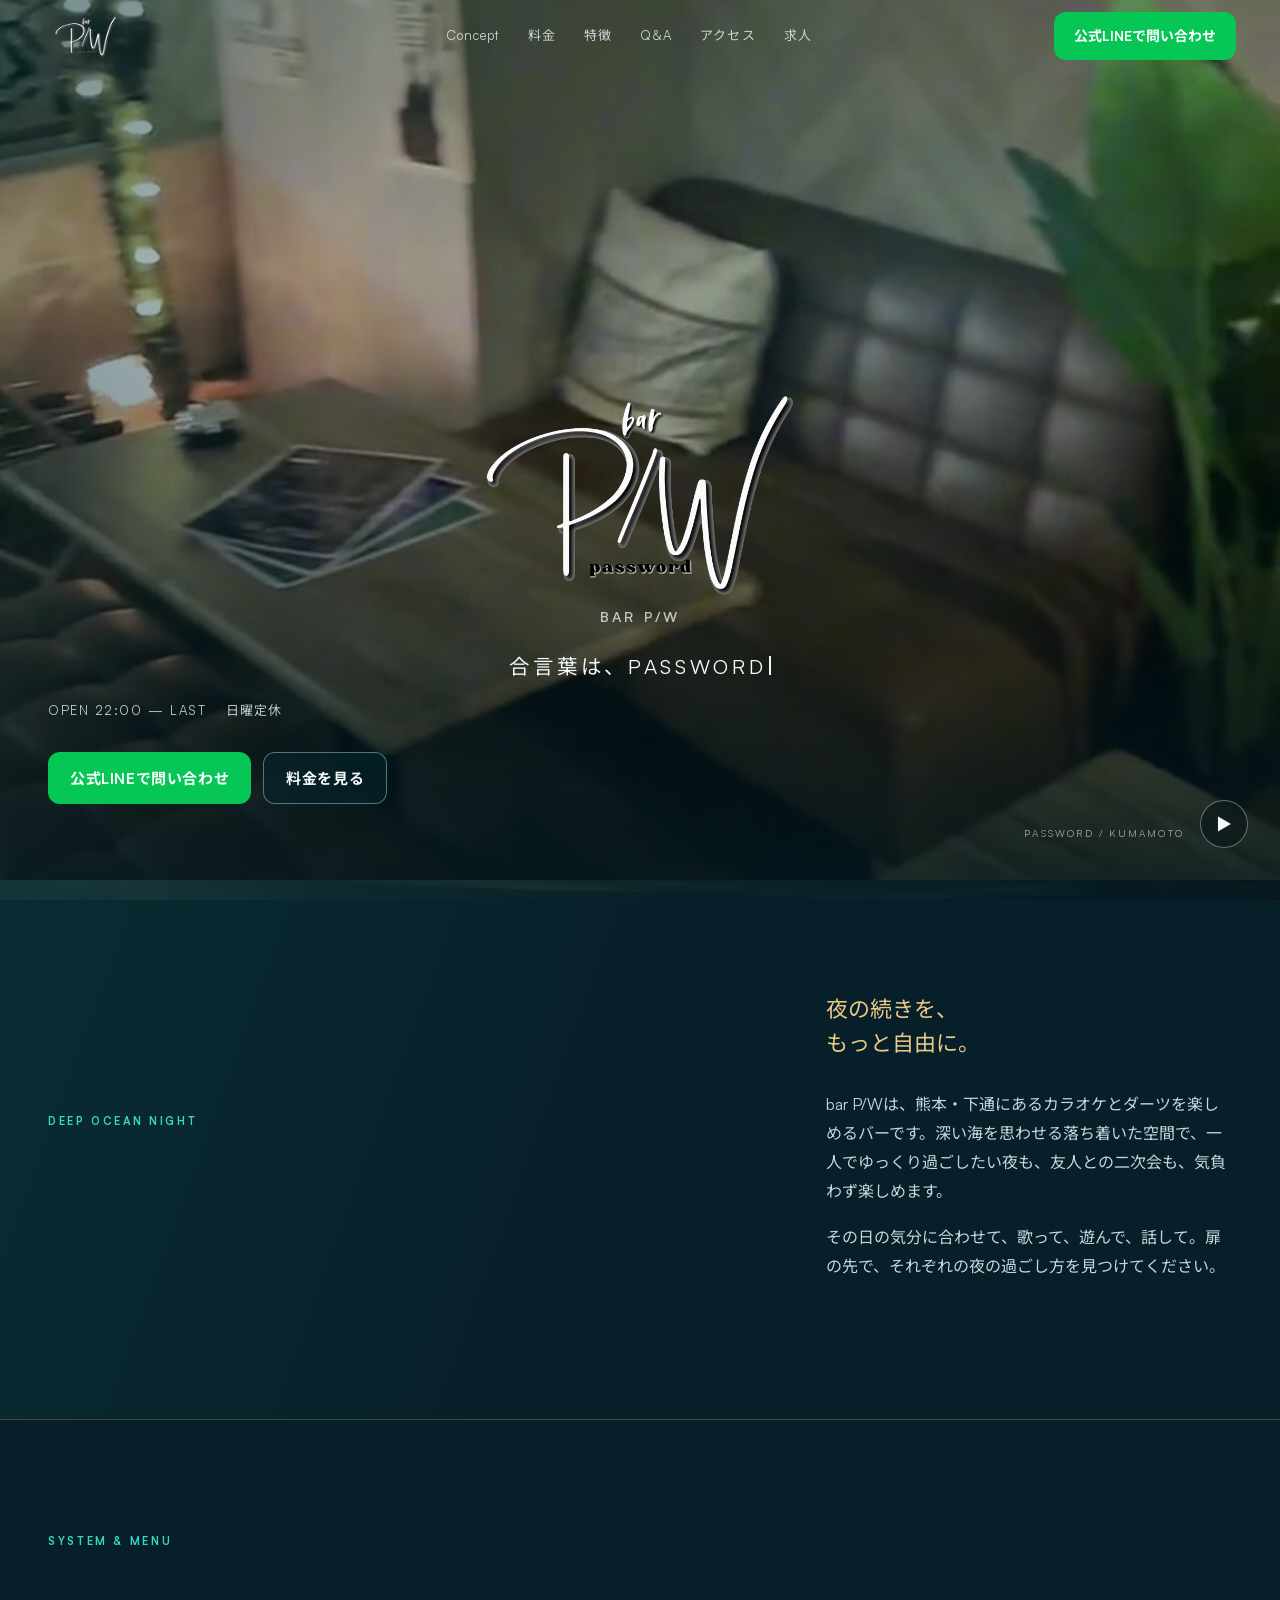
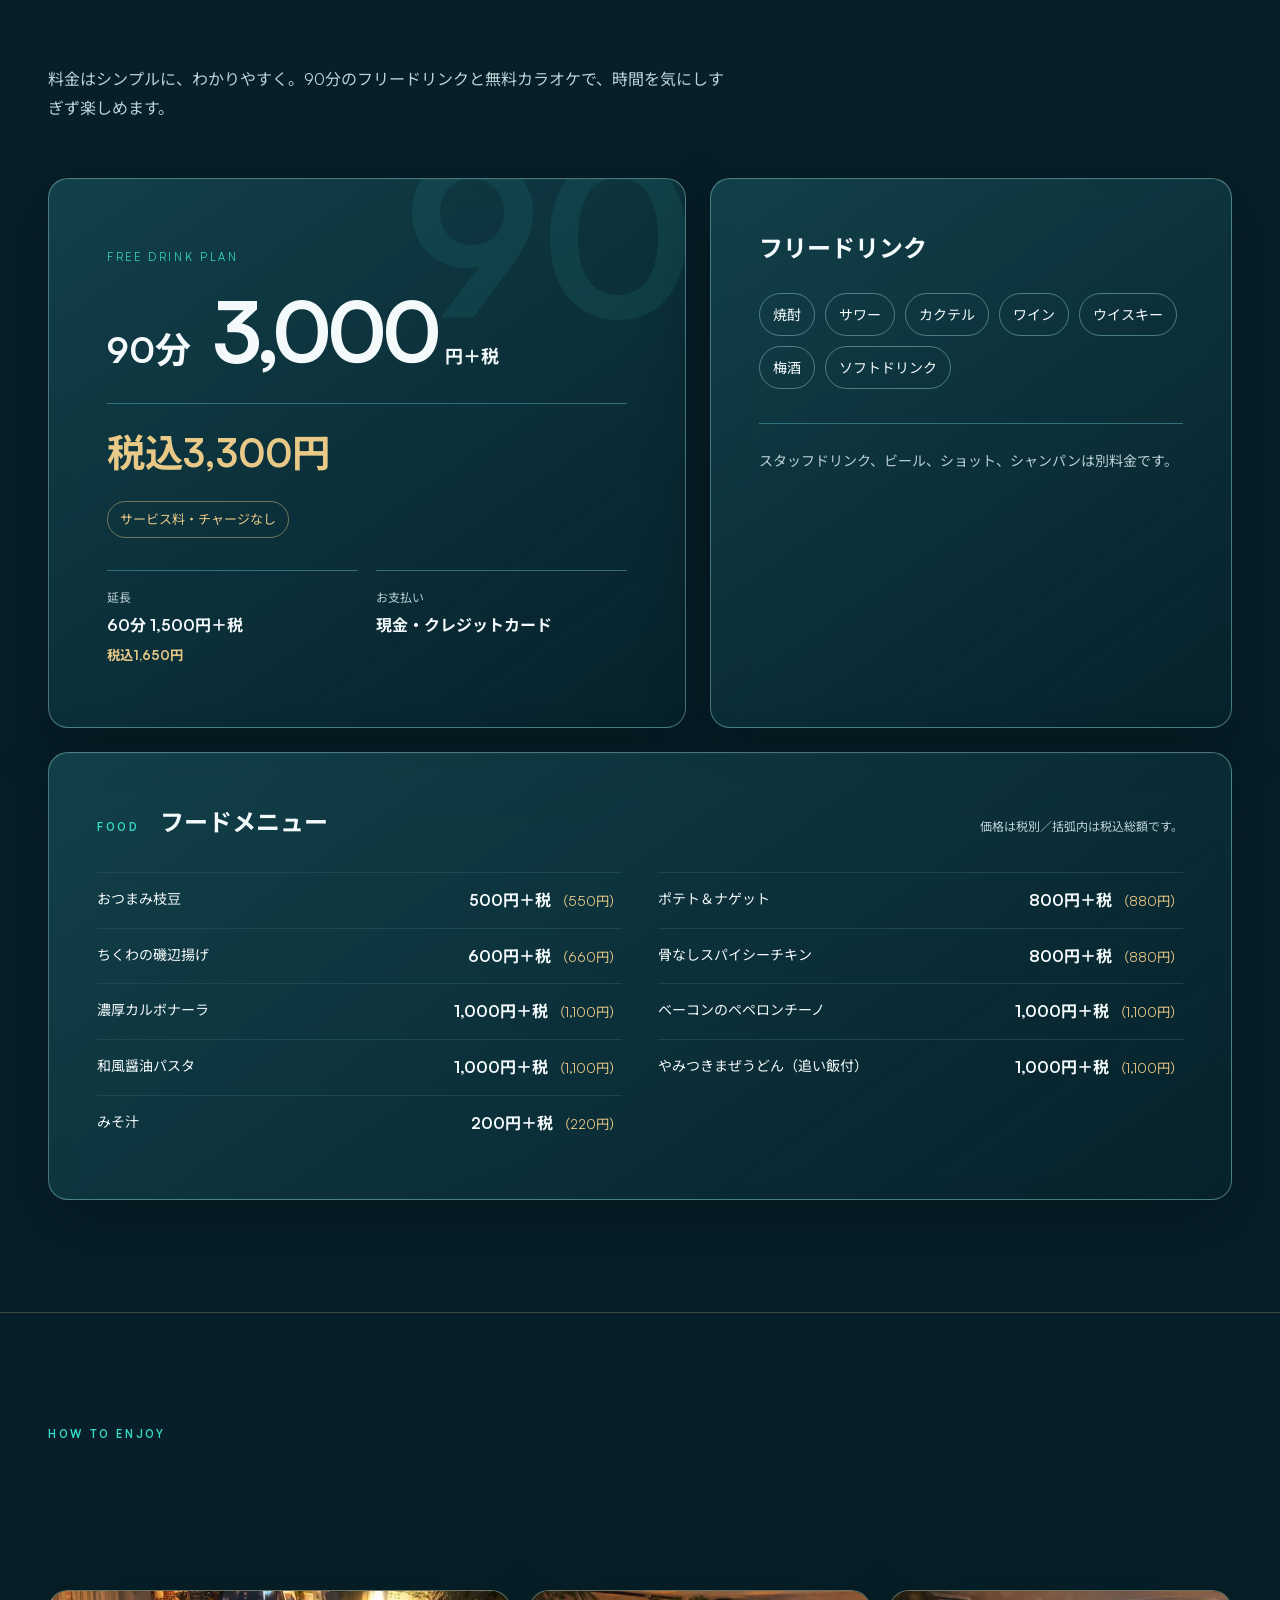
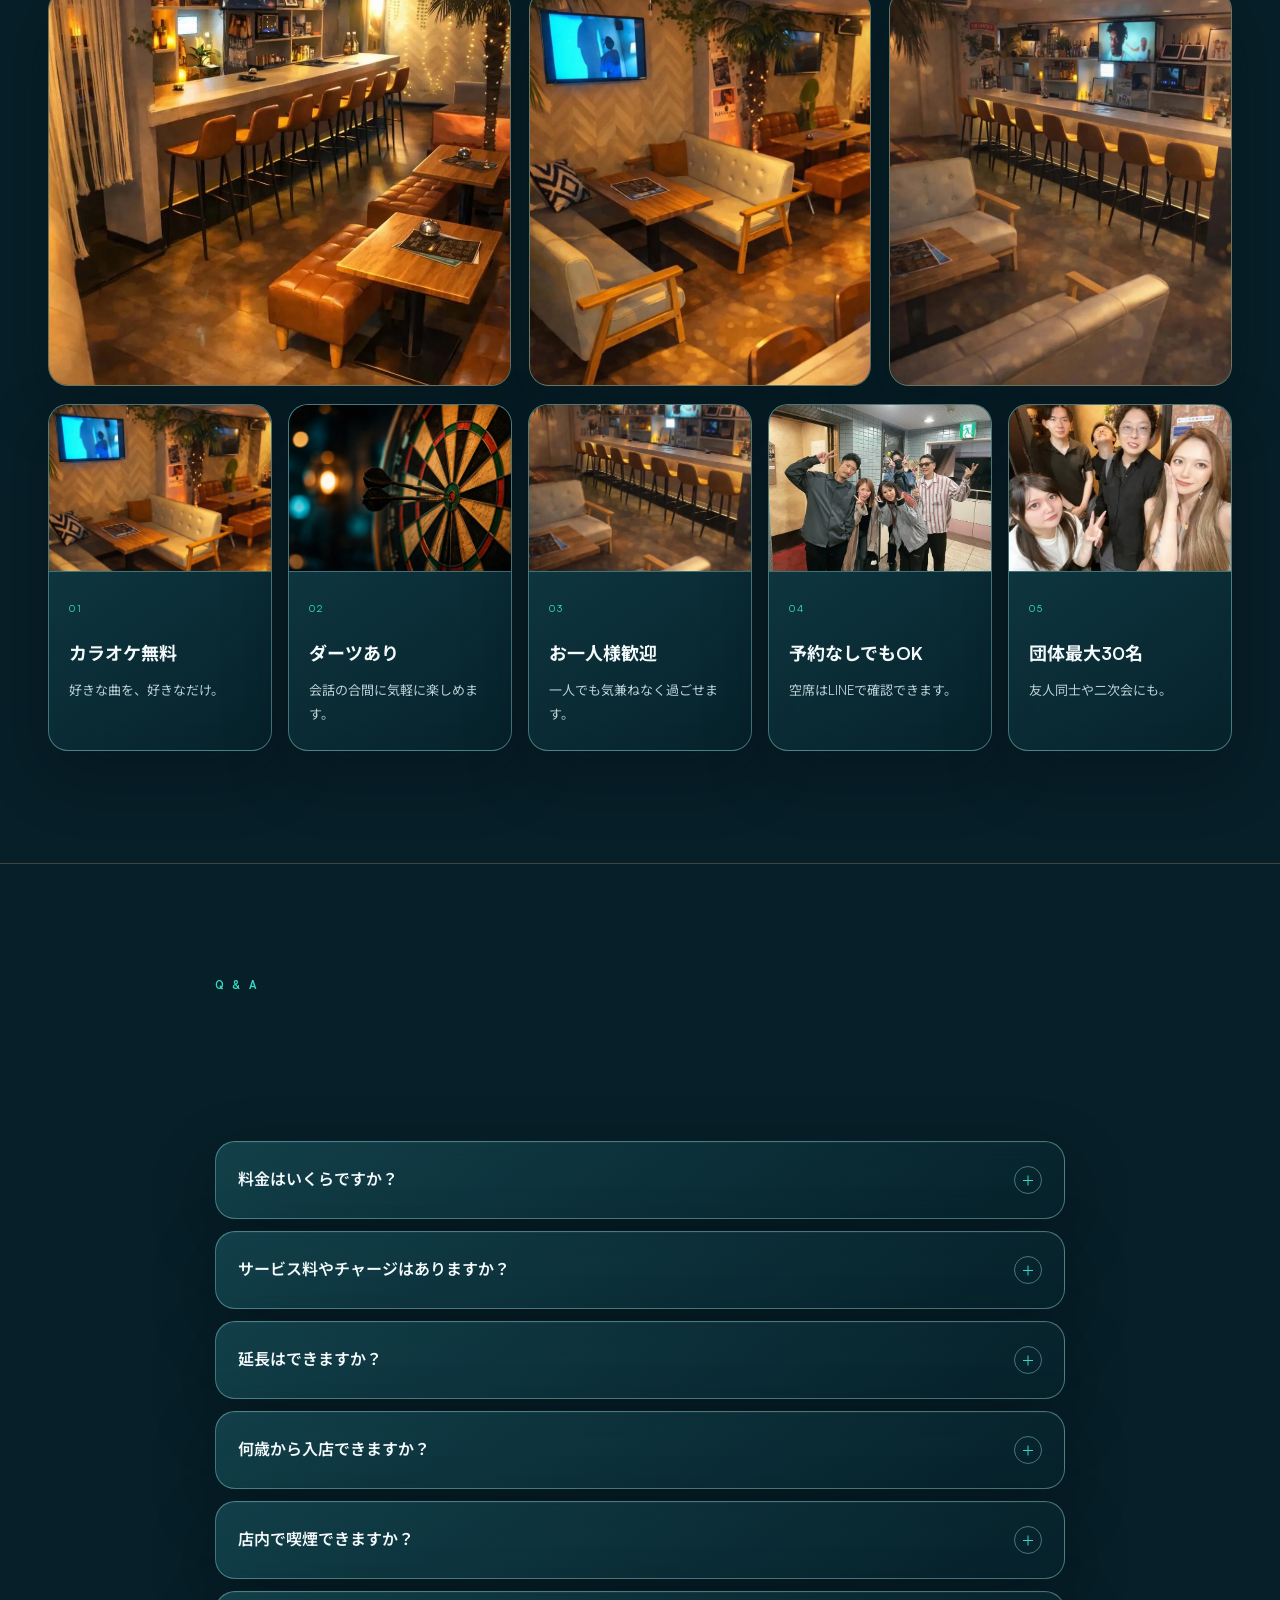
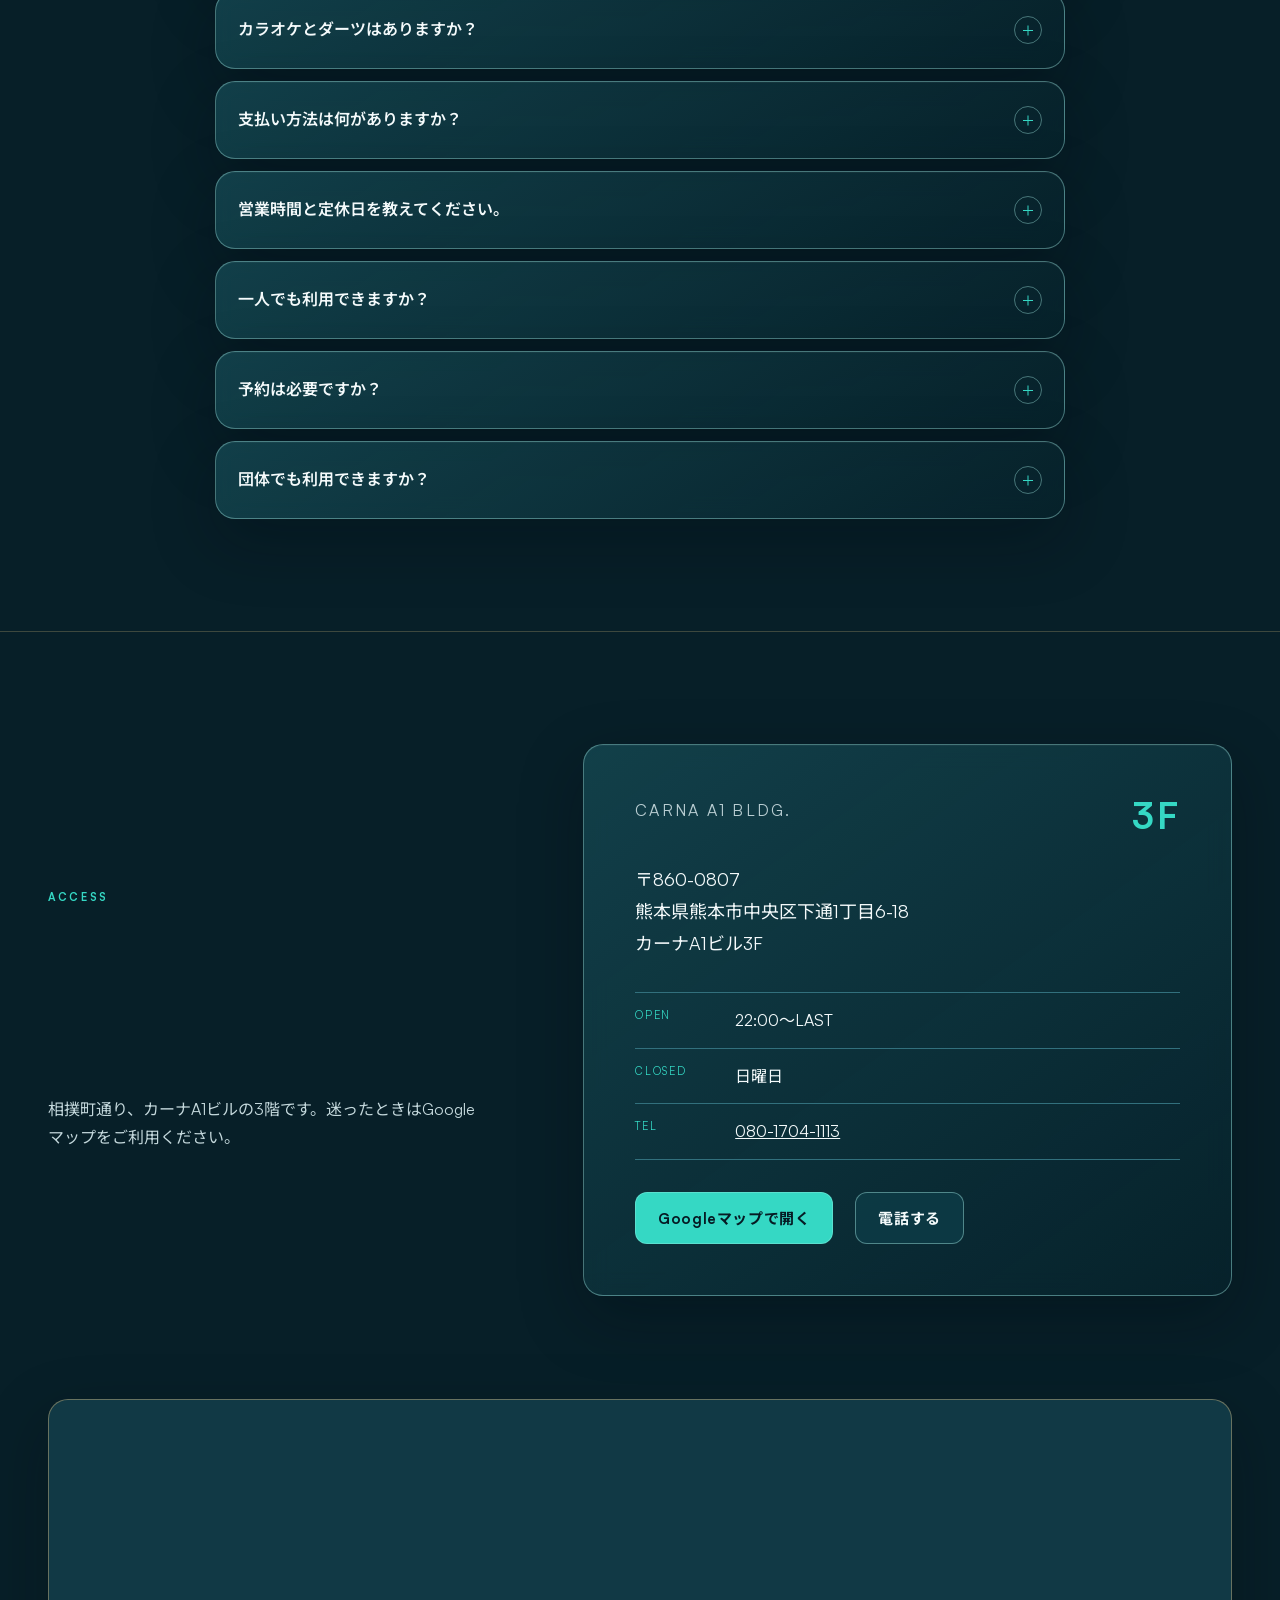
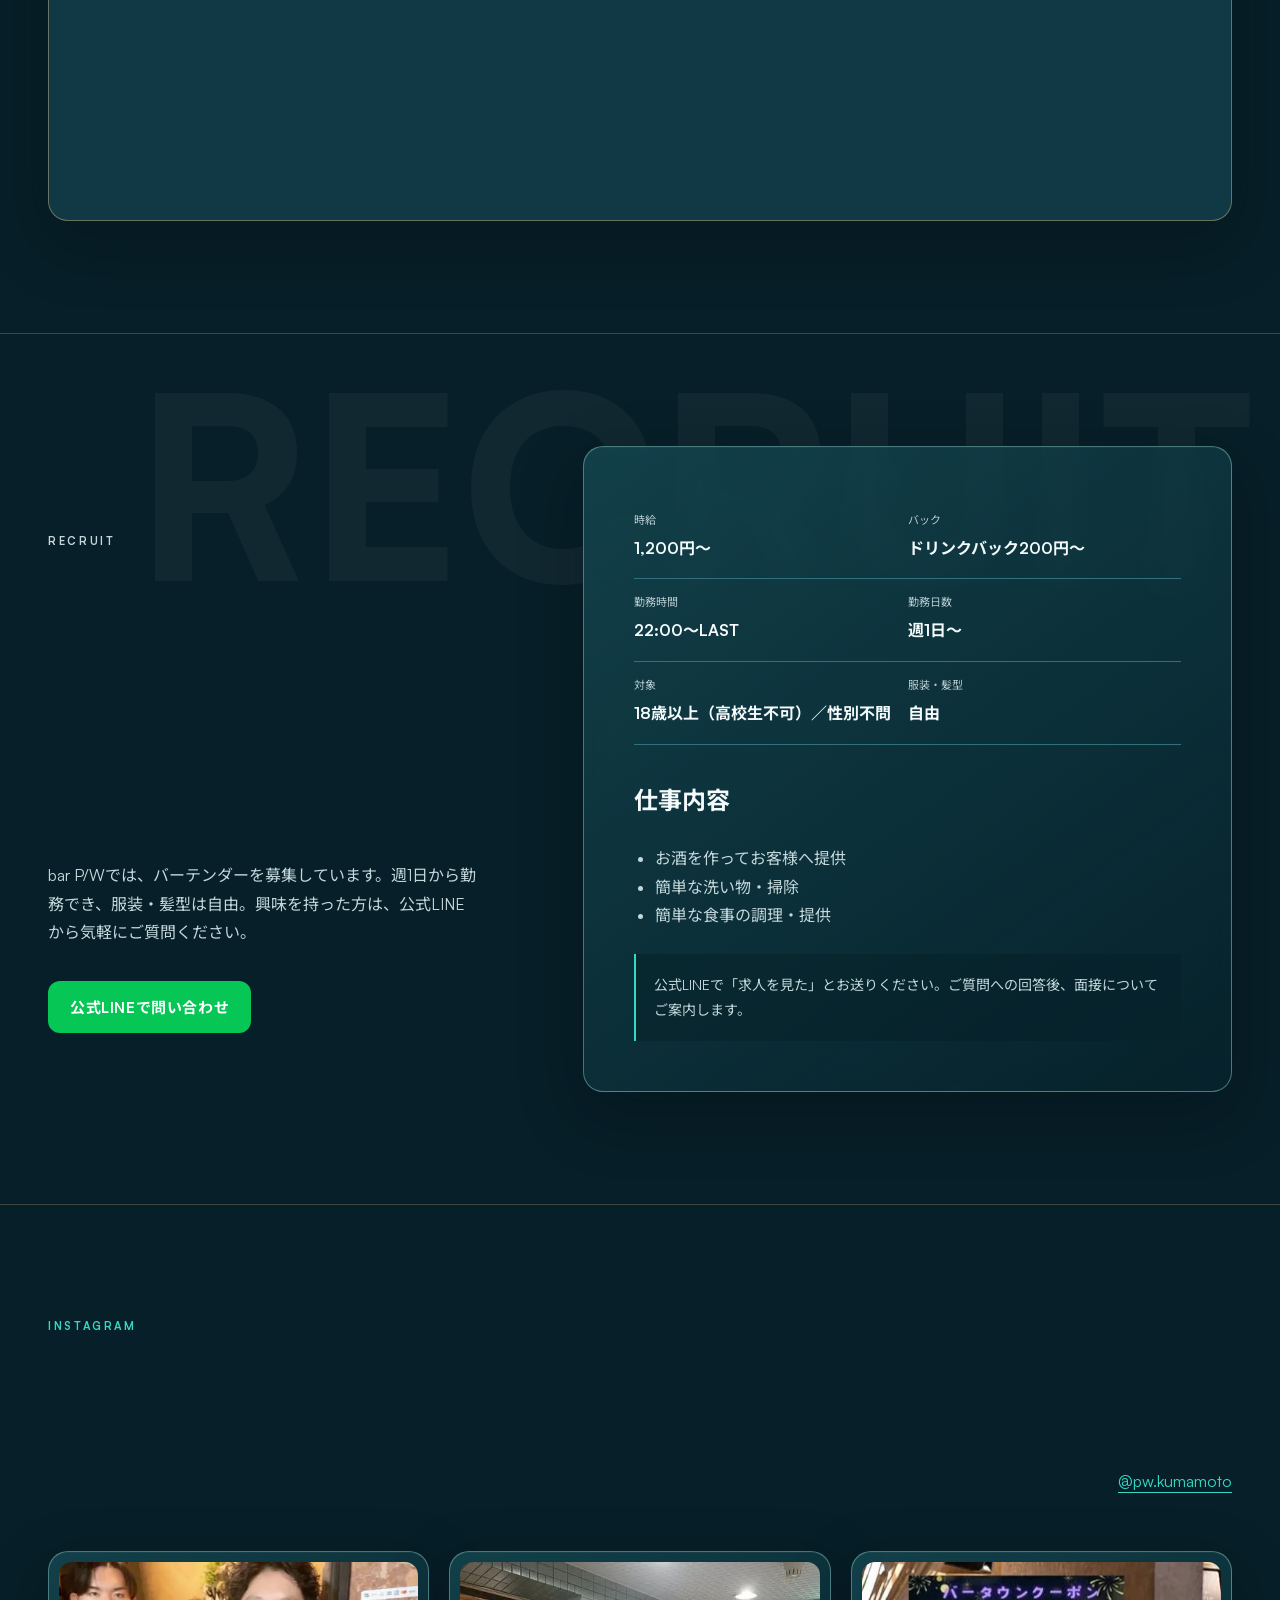
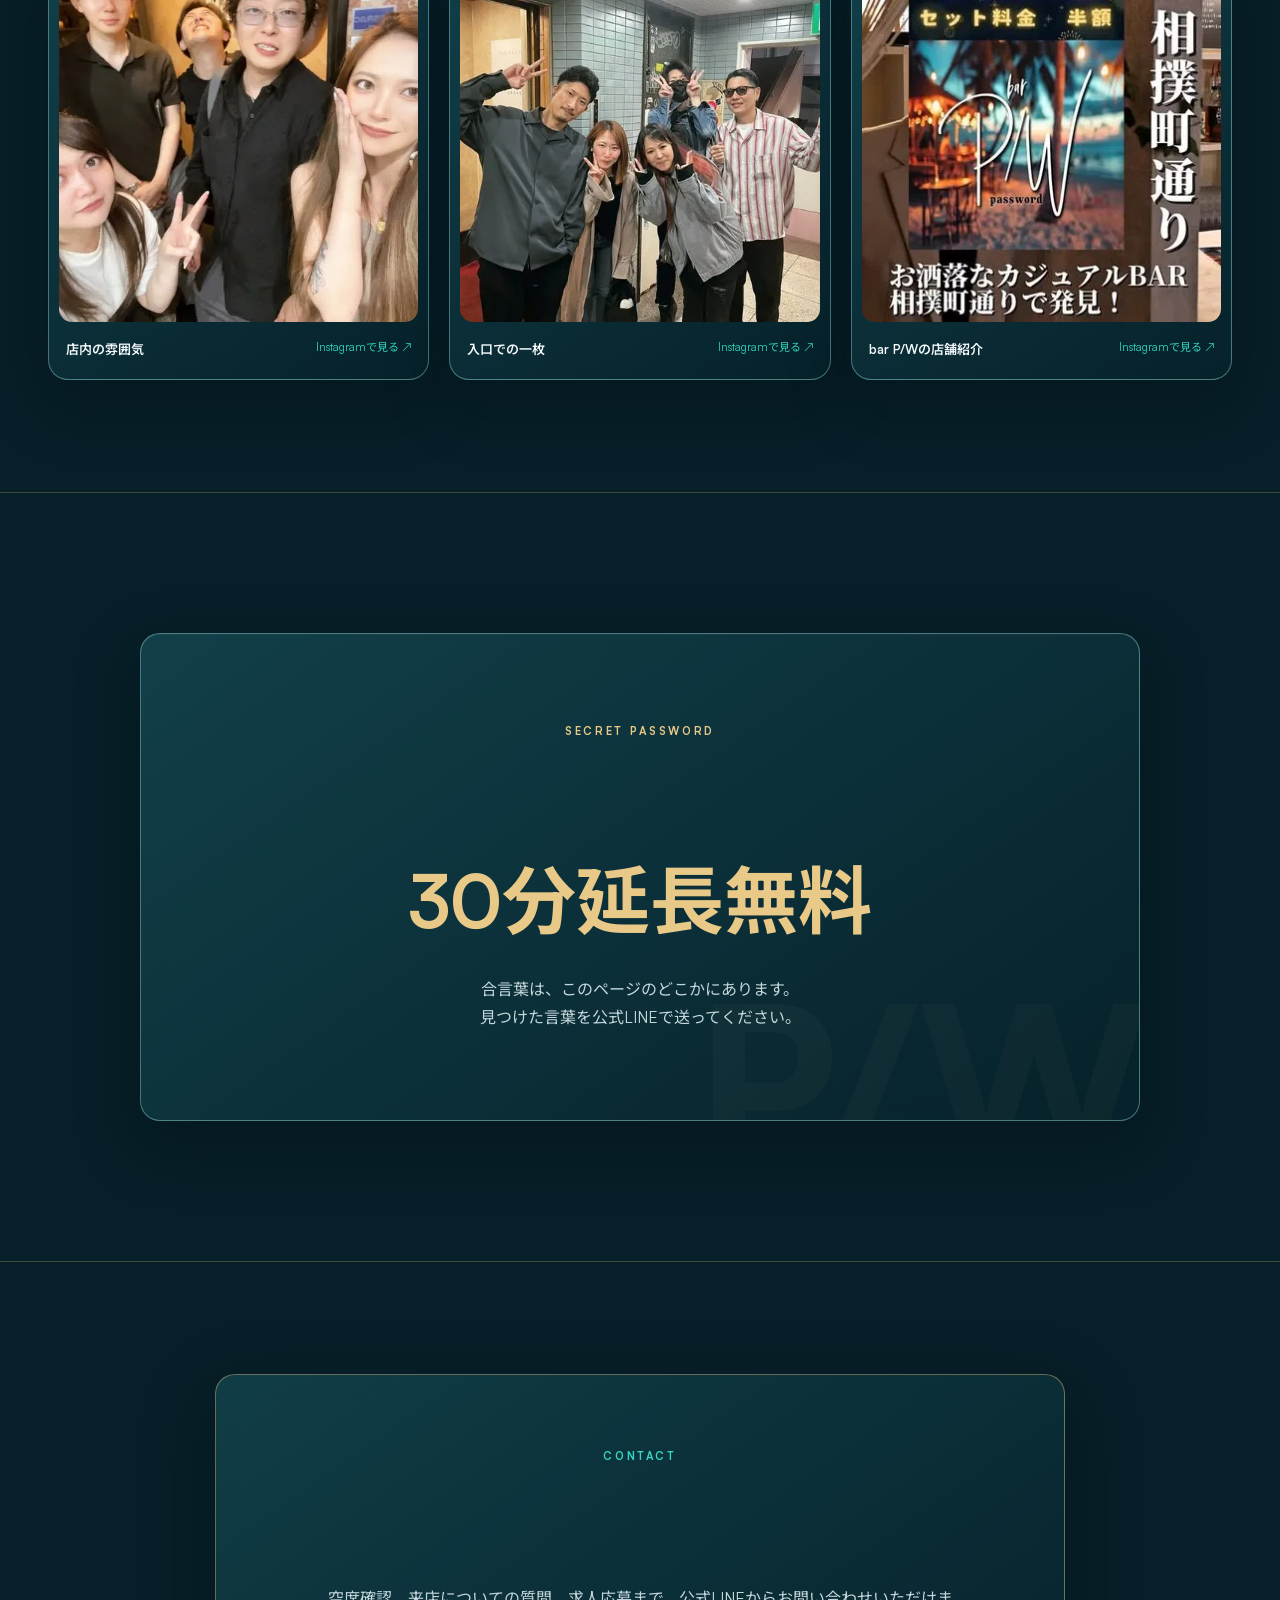
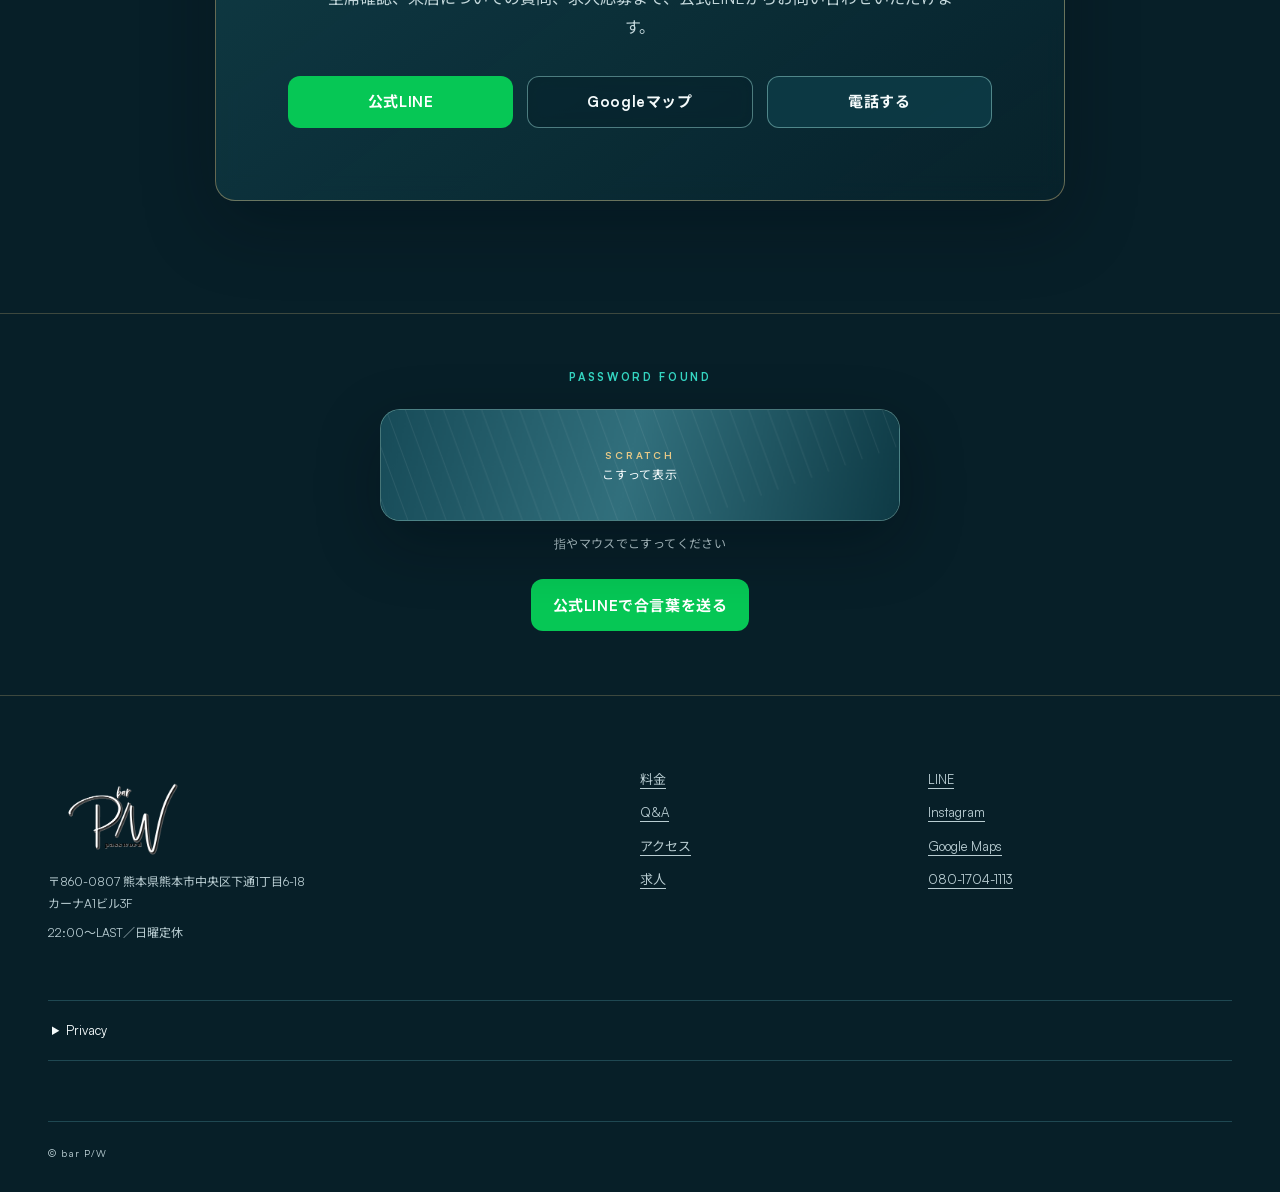
==== commit 724654d2: "deploy: stabilize entrance position" ====
--- a/index.html
+++ b/index.html
@@ -26,7 +26,7 @@
   <link rel="preload" href="assets/images/hero-poster.webp?v=20260903-hero" as="image" type="image/webp" fetchpriority="high">
   <link rel="stylesheet" href="assets/css/site.css?v=20260904-satoshi">
   <script>document.documentElement.classList.add("js");</script>
-  <script src="assets/js/site.js?v=20260904-typewriter-tempo" defer></script>
+  <script src="assets/js/site.js?v=20260904-entrance-position" defer></script>
   <script type="application/ld+json">
   {
     "@context": "https://schema.org",
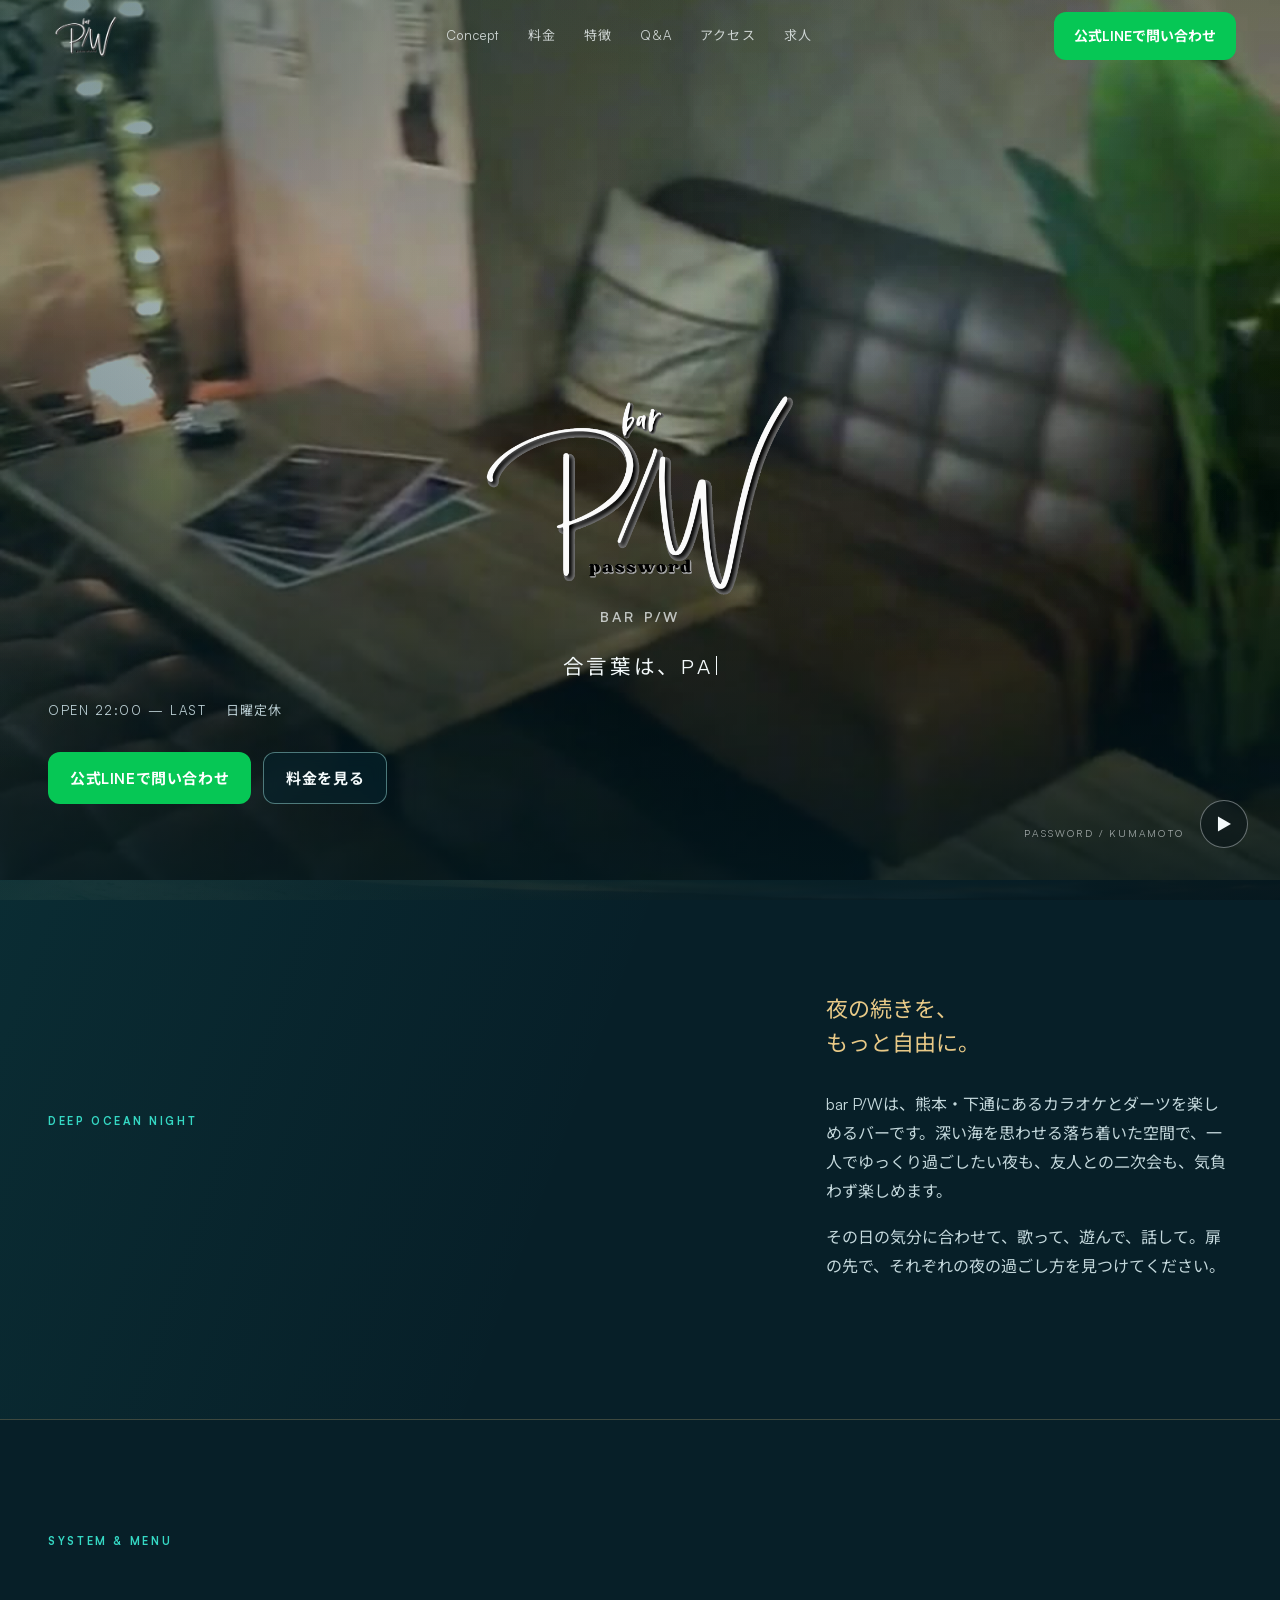
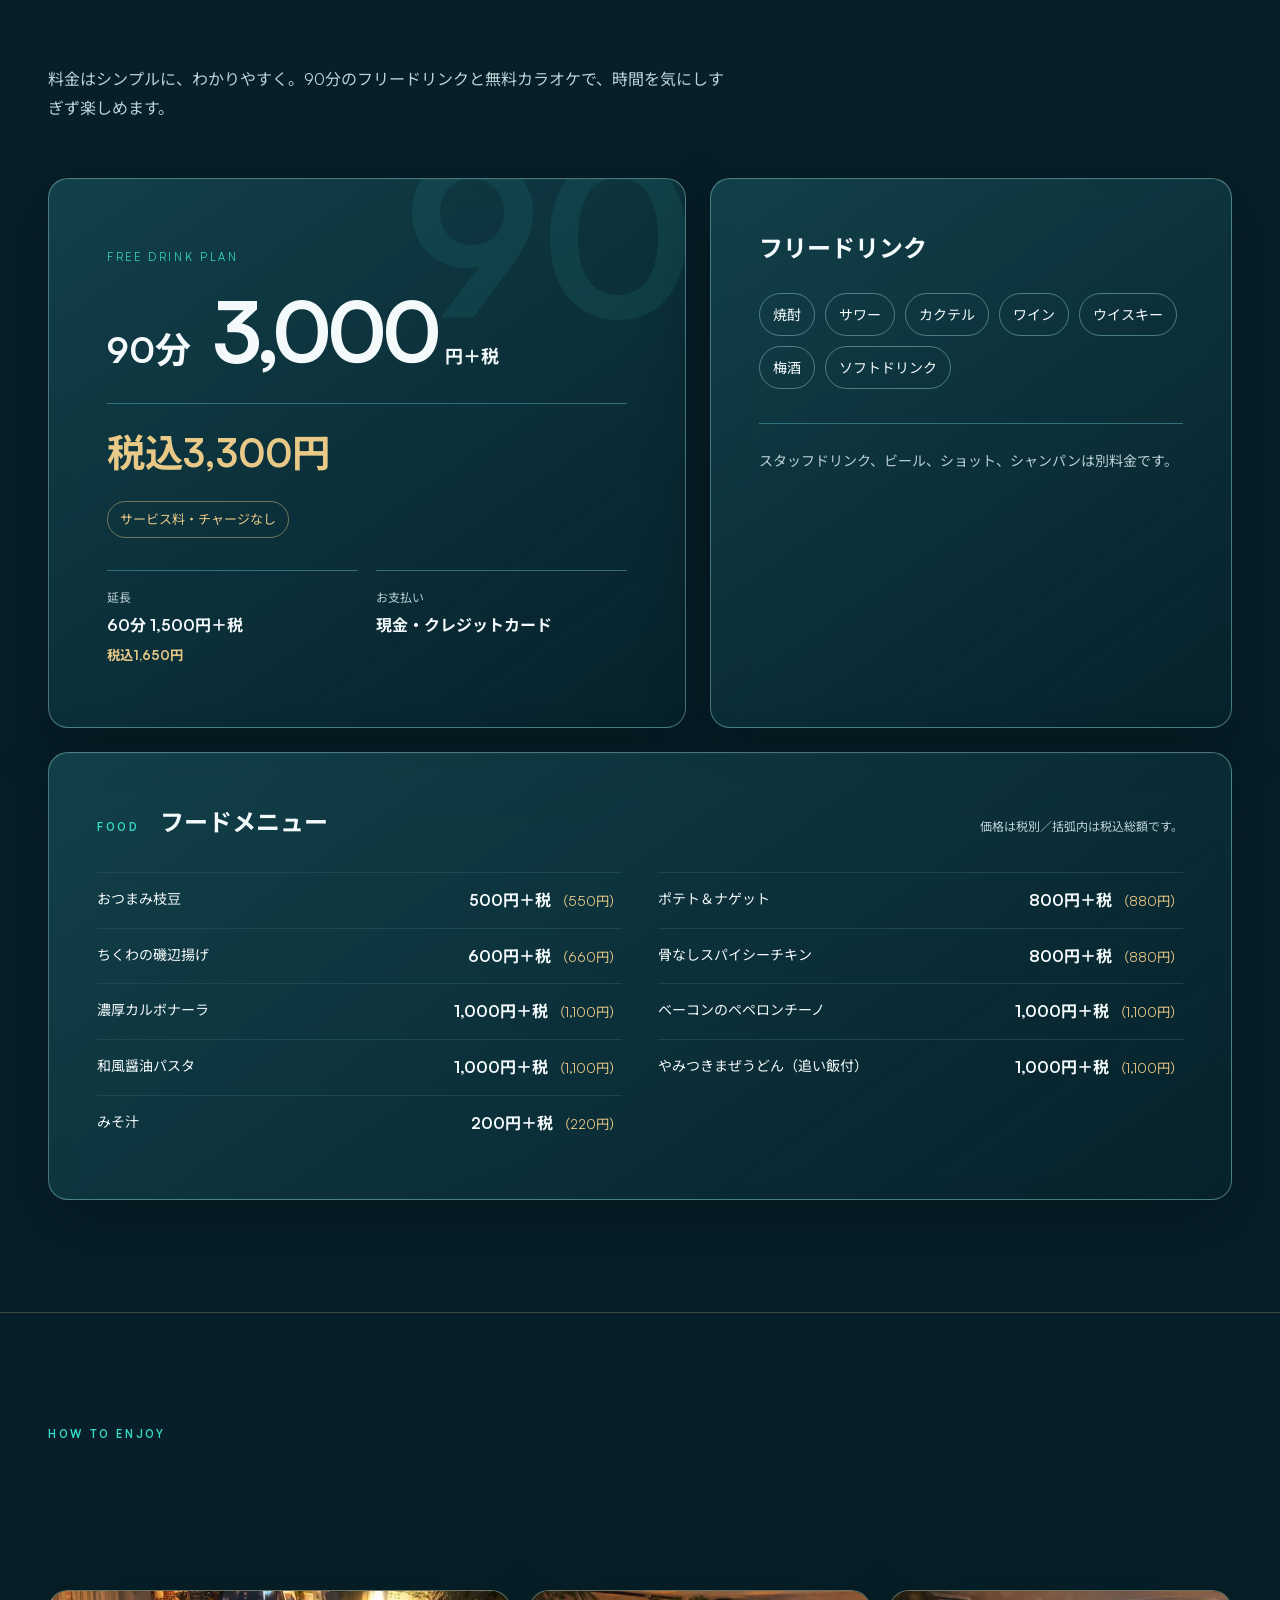
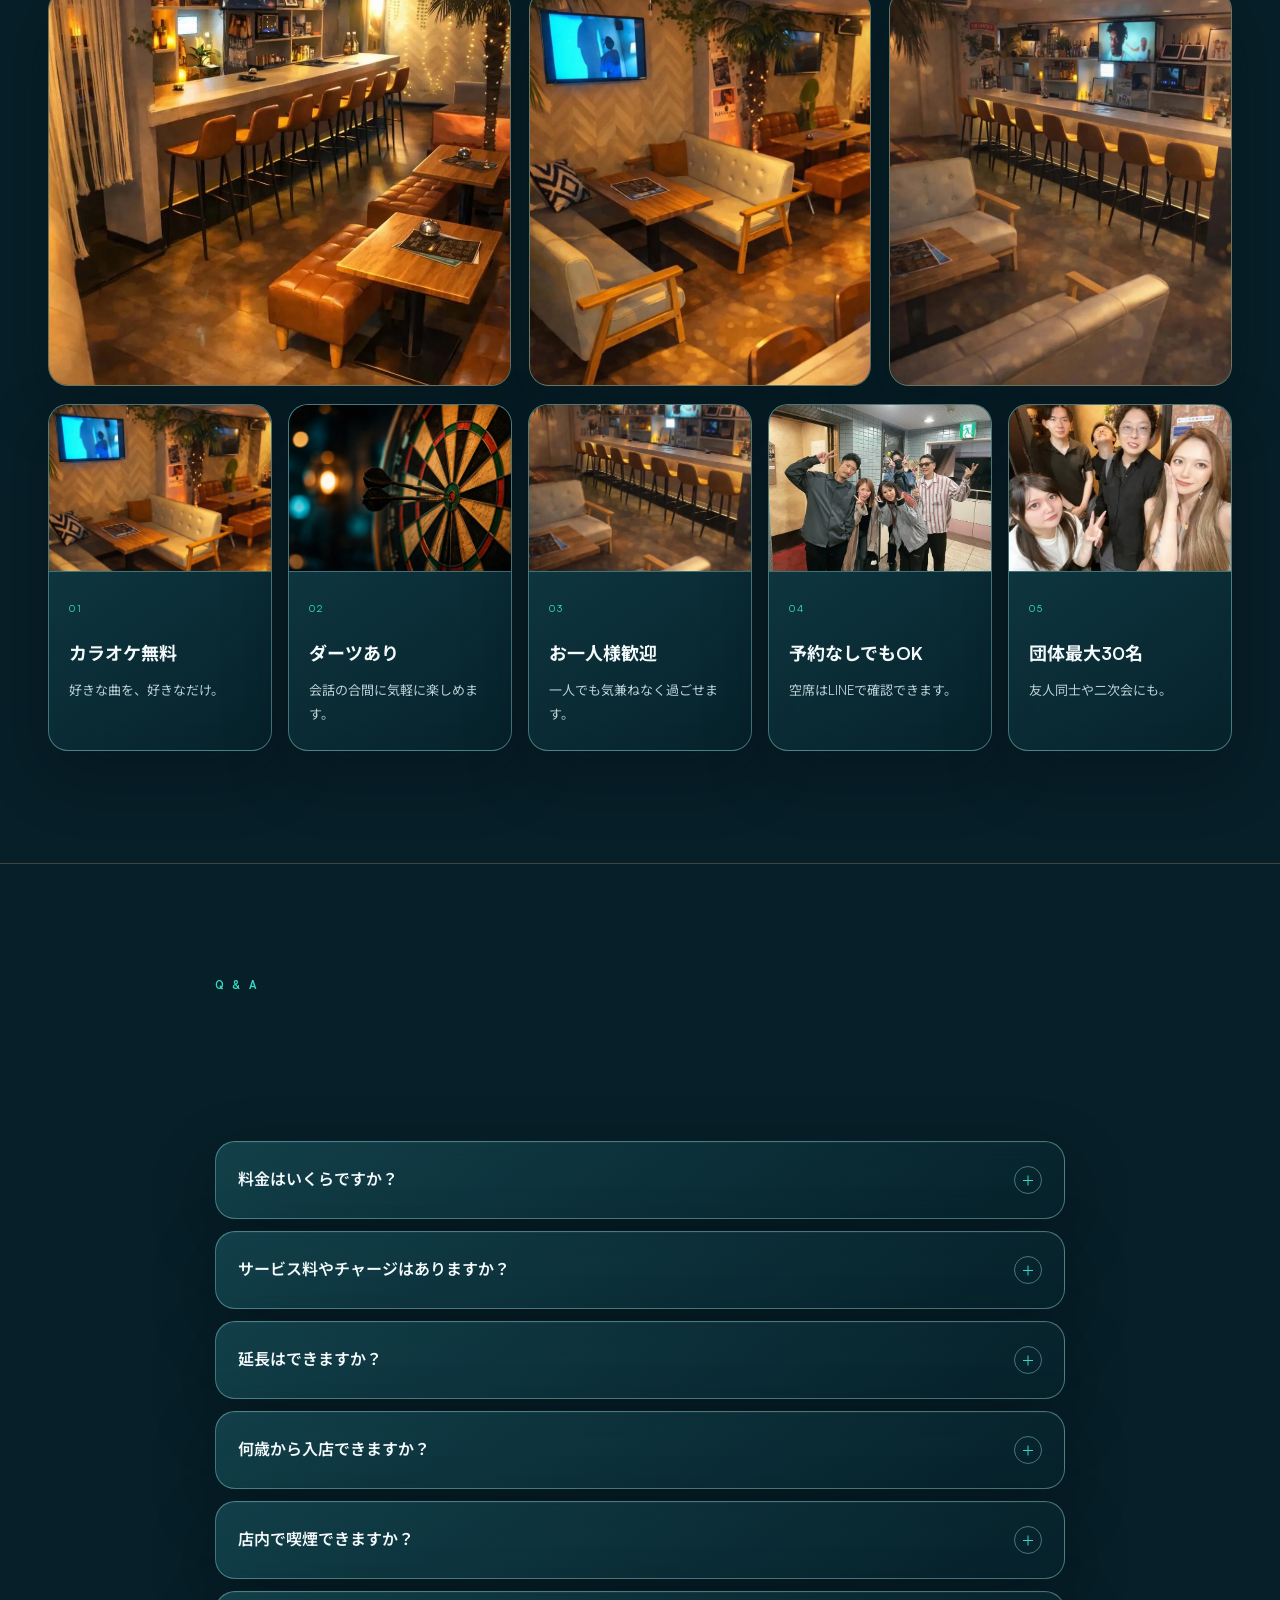
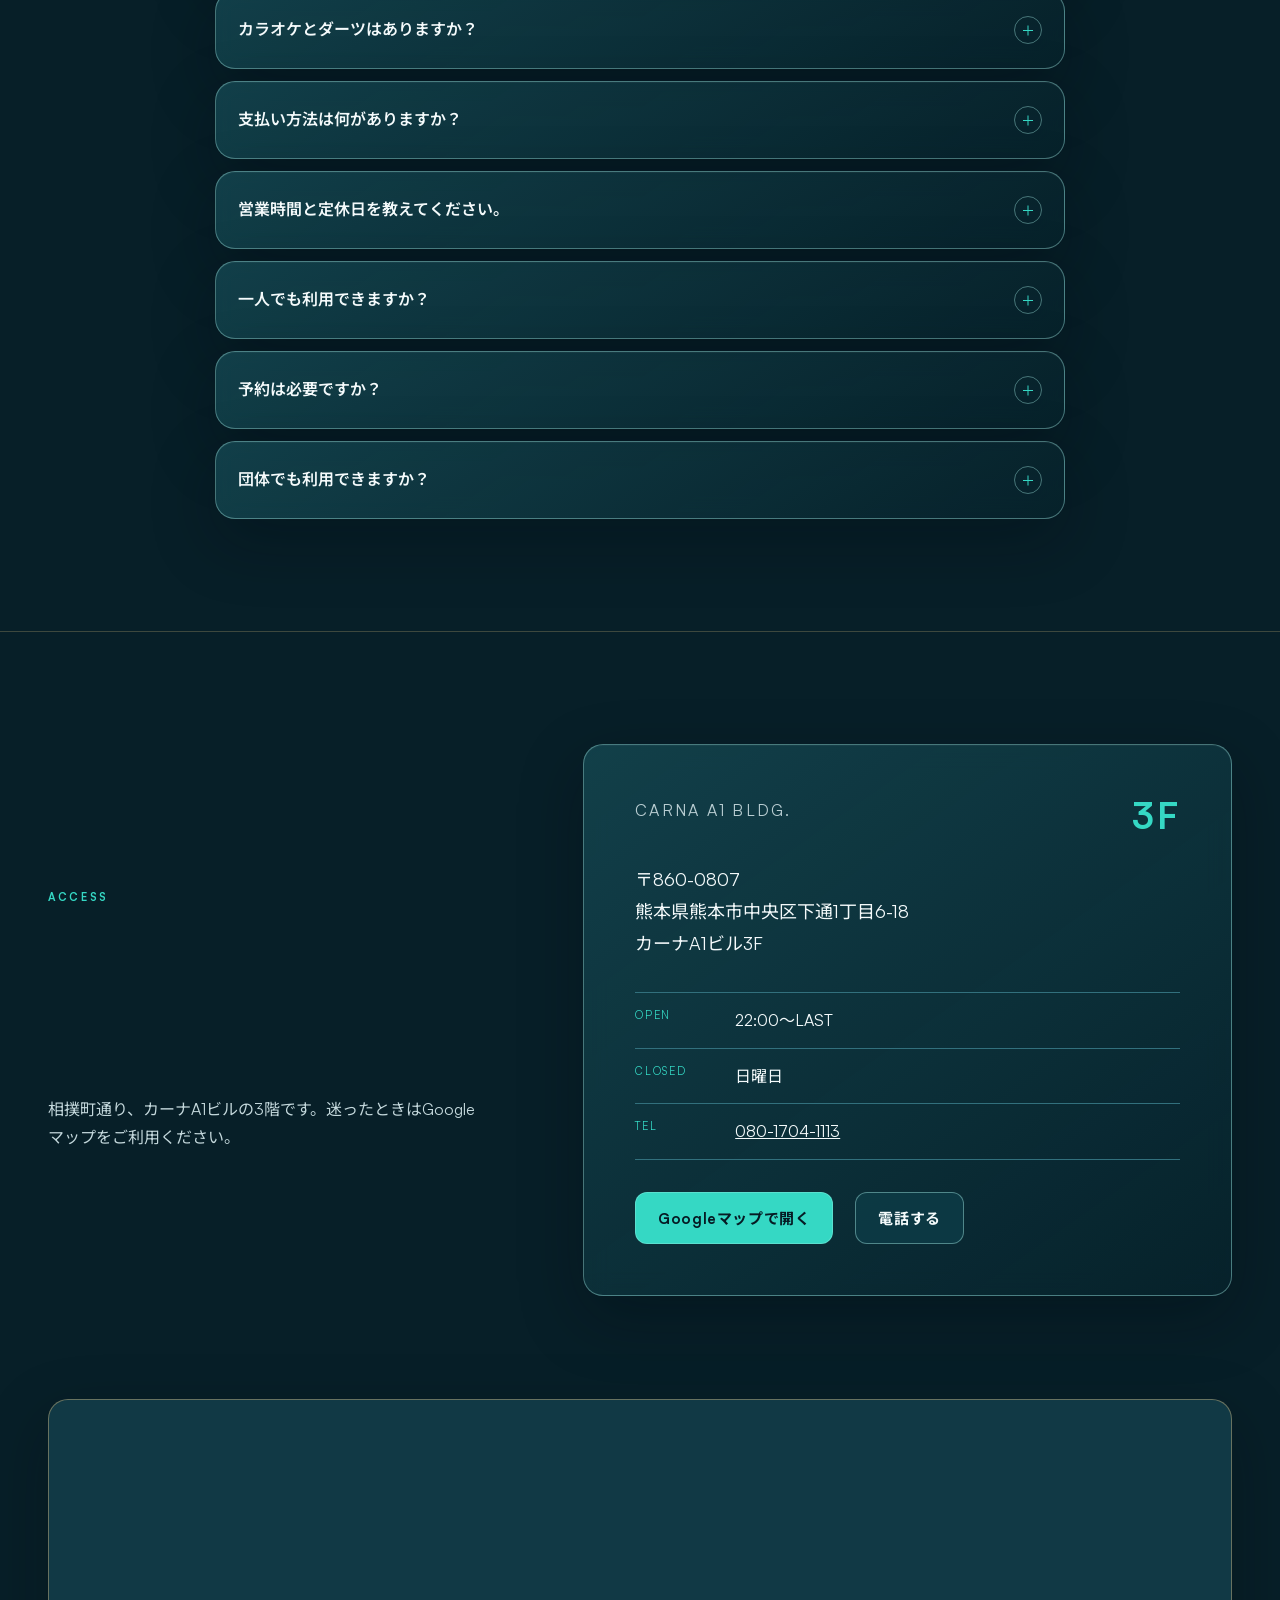
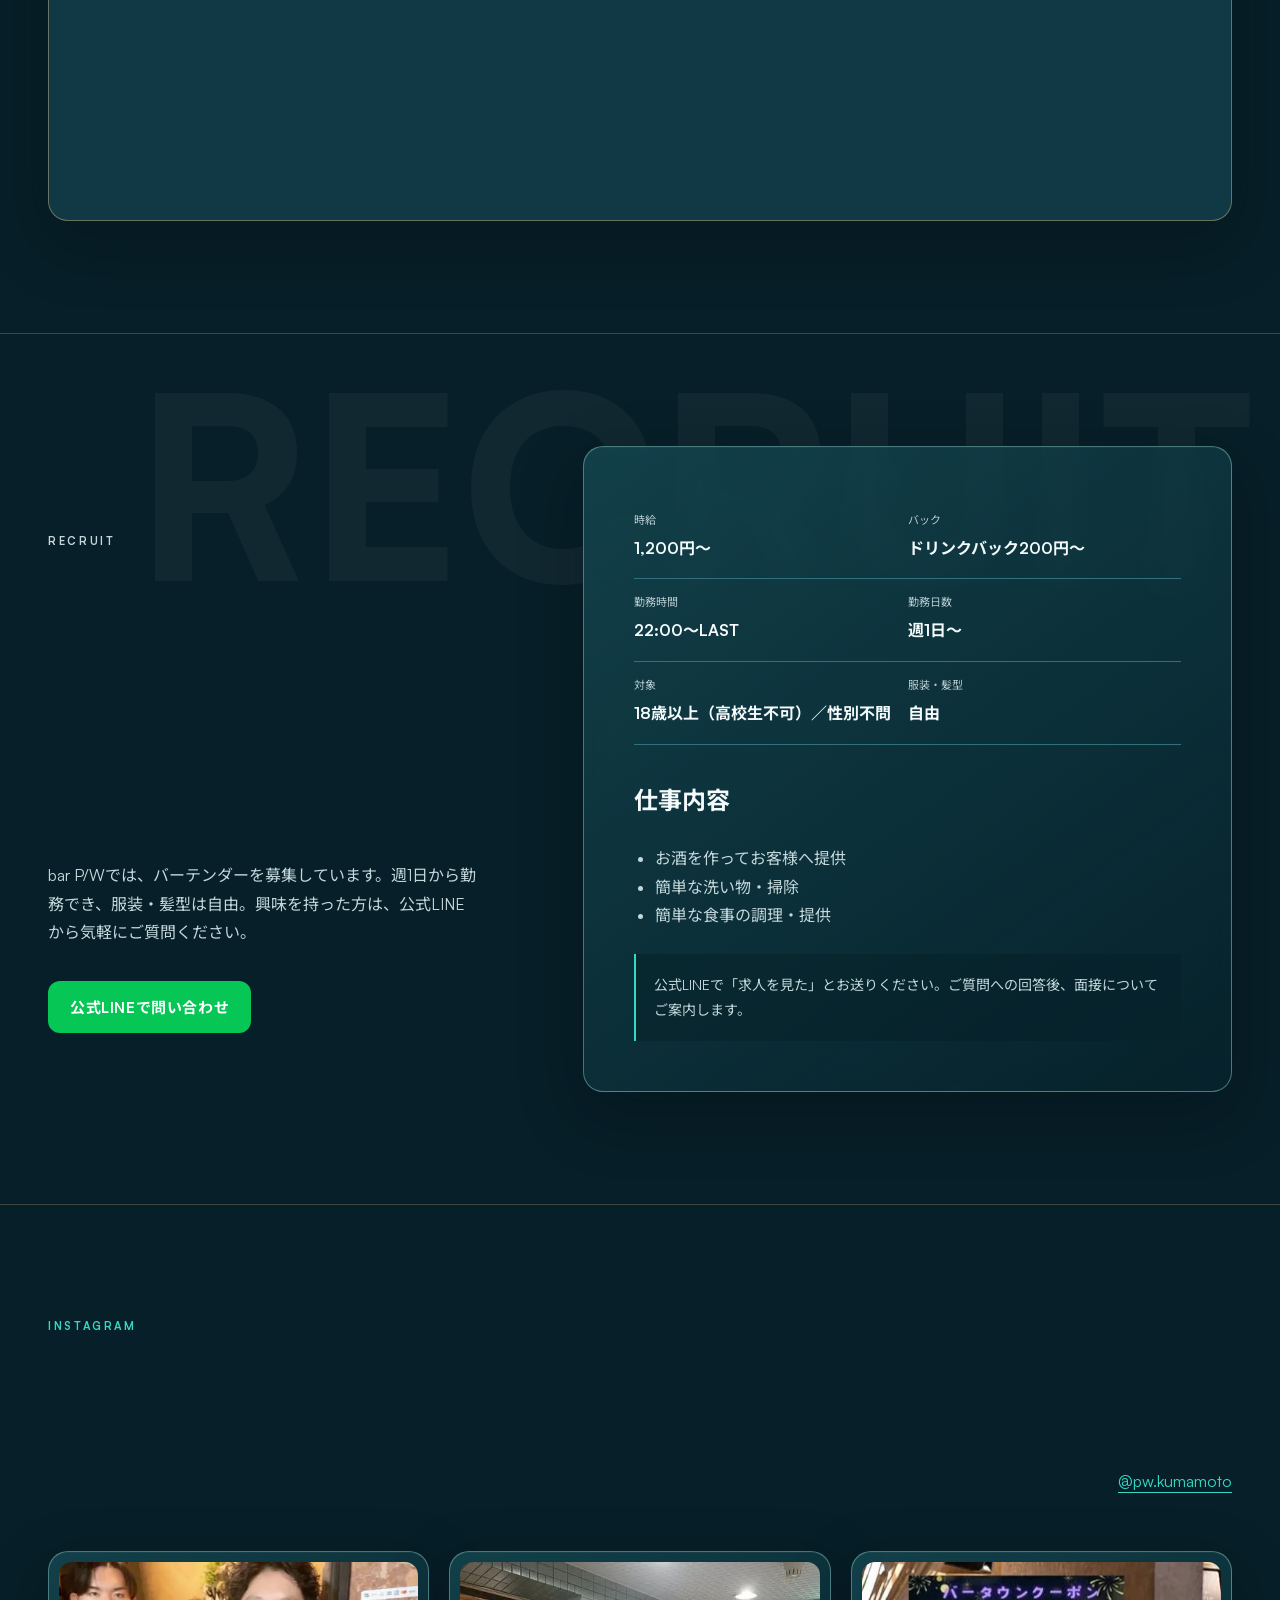
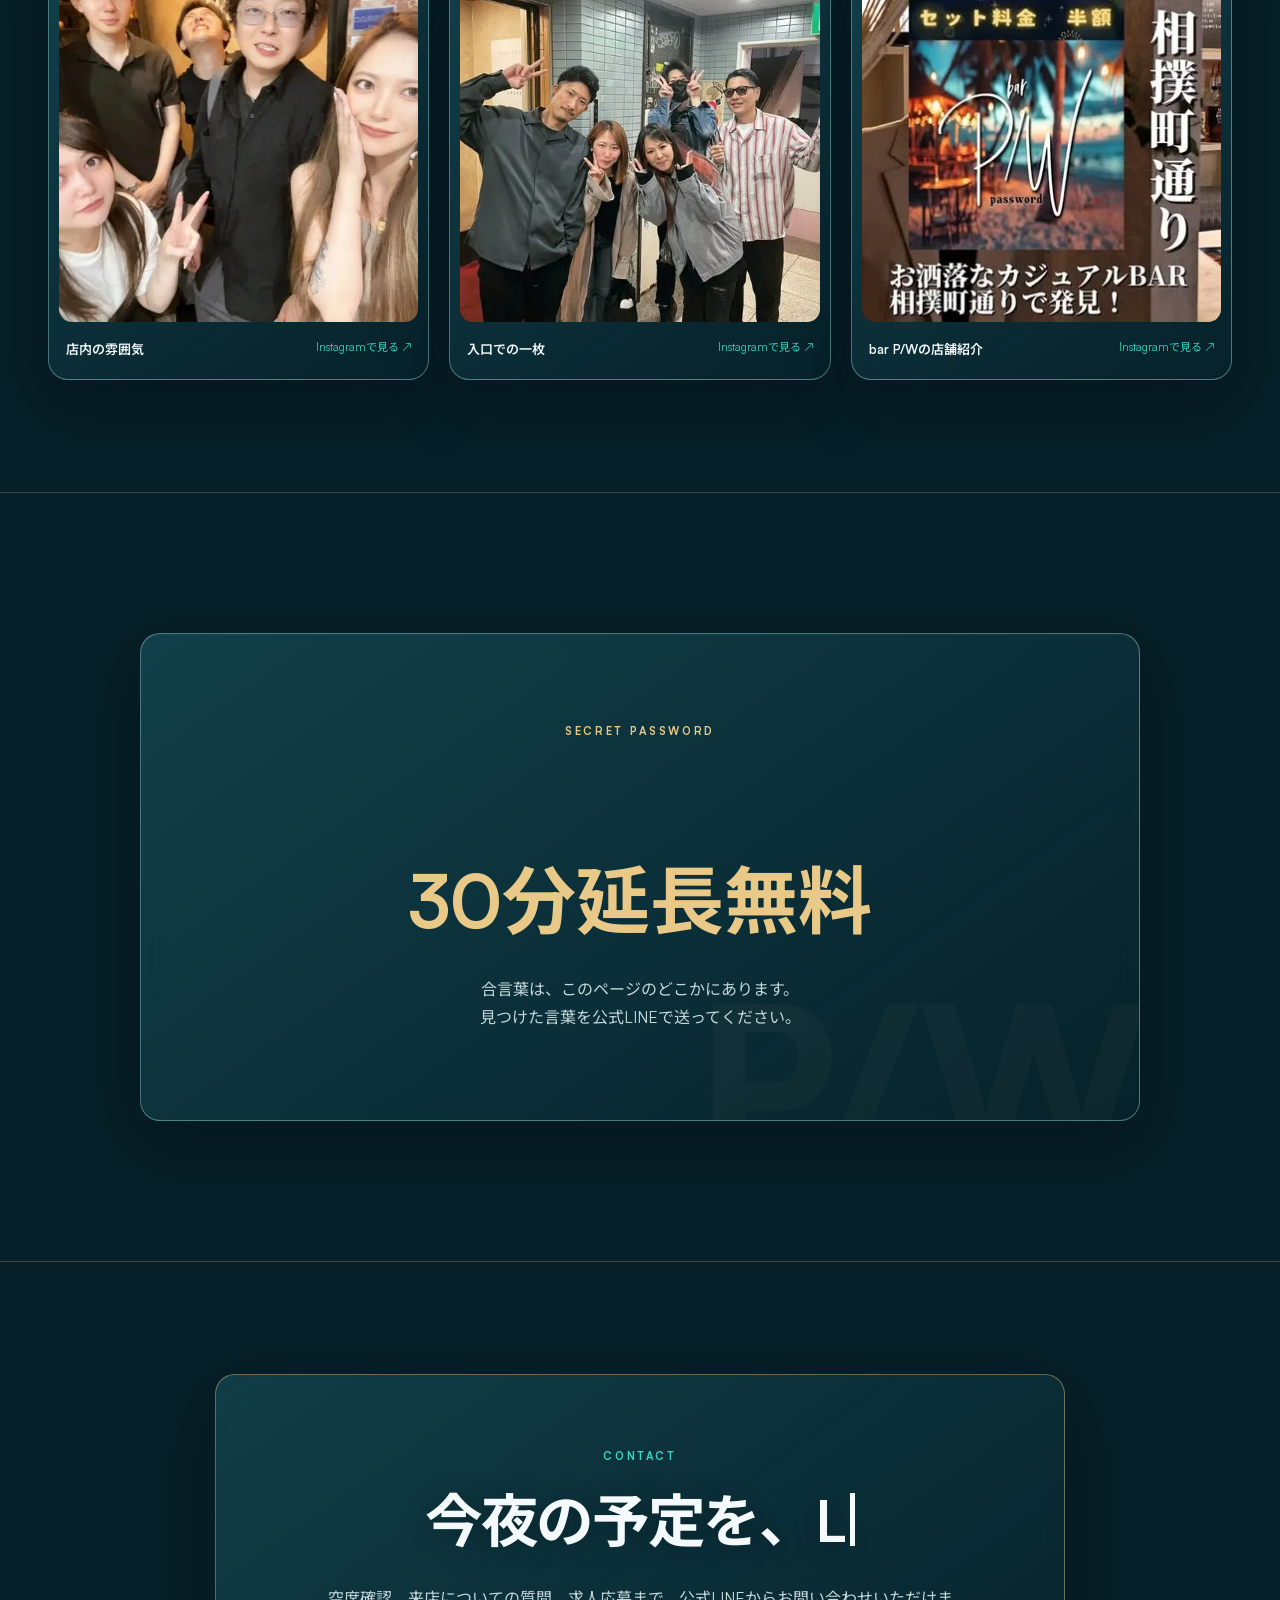
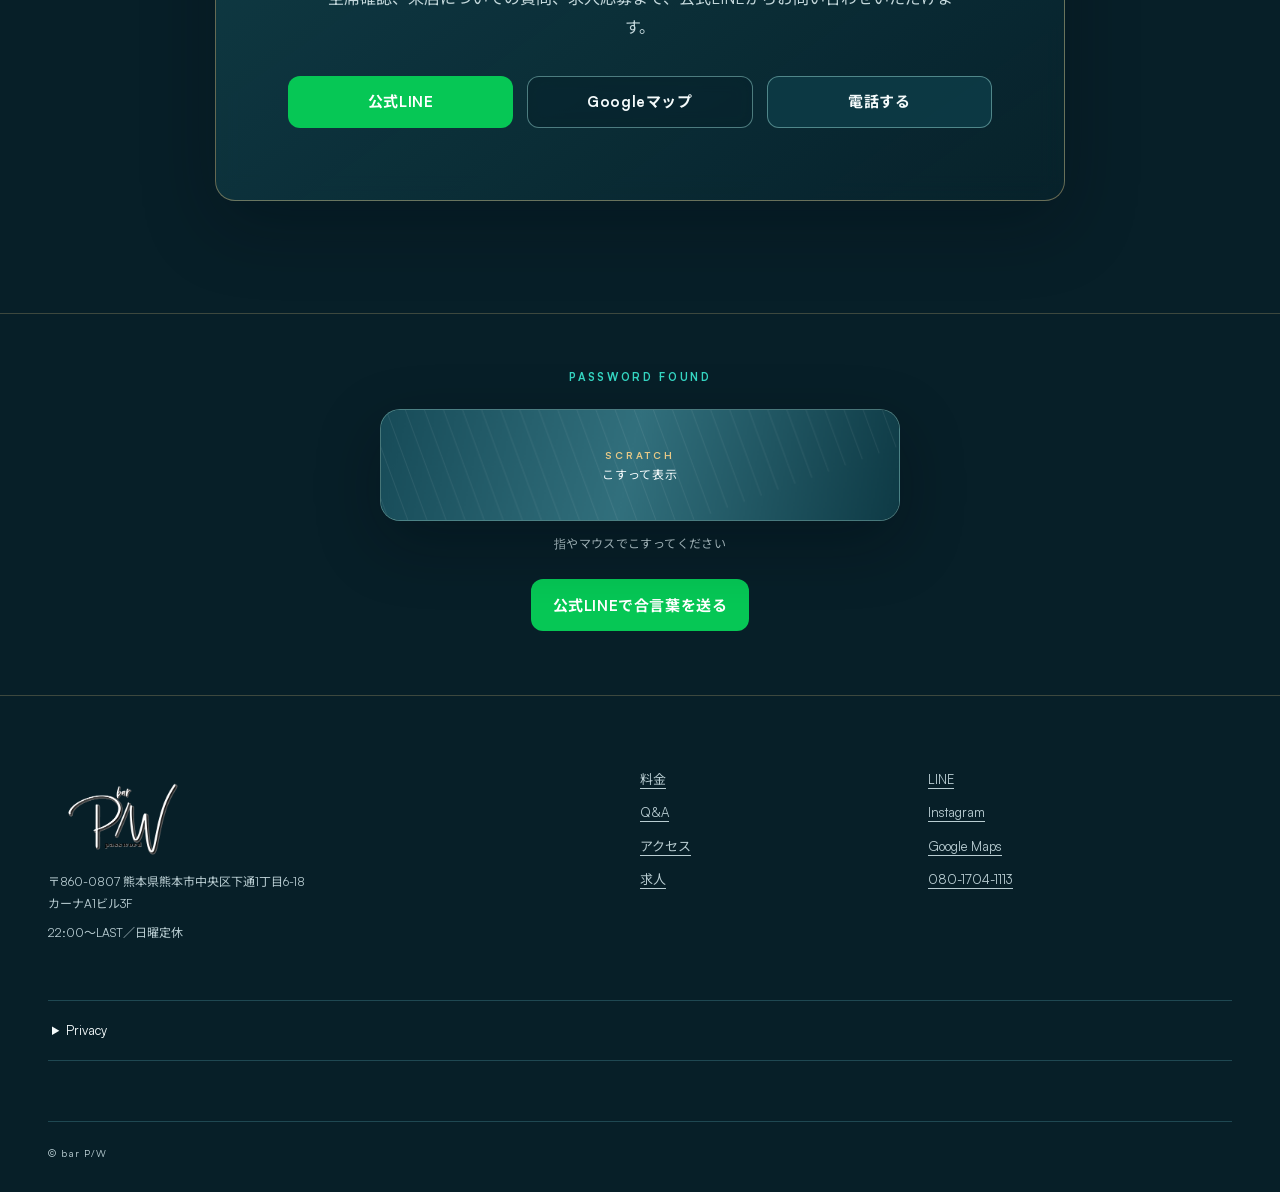
==== commit 6cff7ea6: "deploy: guard mobile entrance position" ====
--- a/index.html
+++ b/index.html
@@ -24,9 +24,9 @@
   <link rel="preload" href="assets/fonts/satoshi-variable.woff2" as="font" type="font/woff2" crossorigin>
   <link rel="preload" href="assets/fonts/noto-sans-jp.woff" as="font" type="font/woff" crossorigin>
   <link rel="preload" href="assets/images/hero-poster.webp?v=20260903-hero" as="image" type="image/webp" fetchpriority="high">
-  <link rel="stylesheet" href="assets/css/site.css?v=20260904-satoshi">
-  <script>document.documentElement.classList.add("js");</script>
-  <script src="assets/js/site.js?v=20260904-entrance-position" defer></script>
+  <link rel="stylesheet" href="assets/css/site.css?v=20260904-mobile-position">
+  <script>document.documentElement.classList.add("js");if("scrollRestoration"in history)history.scrollRestoration="manual";</script>
+  <script src="assets/js/site.js?v=20260904-mobile-position" defer></script>
   <script type="application/ld+json">
   {
     "@context": "https://schema.org",
--- a/assets/css/site.css
+++ b/assets/css/site.css
@@ -36,6 +36,7 @@
 html { scroll-behavior: smooth; background: var(--bg-deep); }
 body { margin: 0; background: var(--bg); color: var(--text); font-family: "Satoshi", "Noto Sans JP", "Hiragino Sans", sans-serif; line-height: 1.8; overflow-x: hidden; }
 body.menu-open { overflow: hidden; }
+.entrance-active, .entrance-active body { overflow: hidden; }
 img, video { max-width: 100%; display: block; }
 a { color: inherit; }
 button, a { -webkit-tap-highlight-color: transparent; }
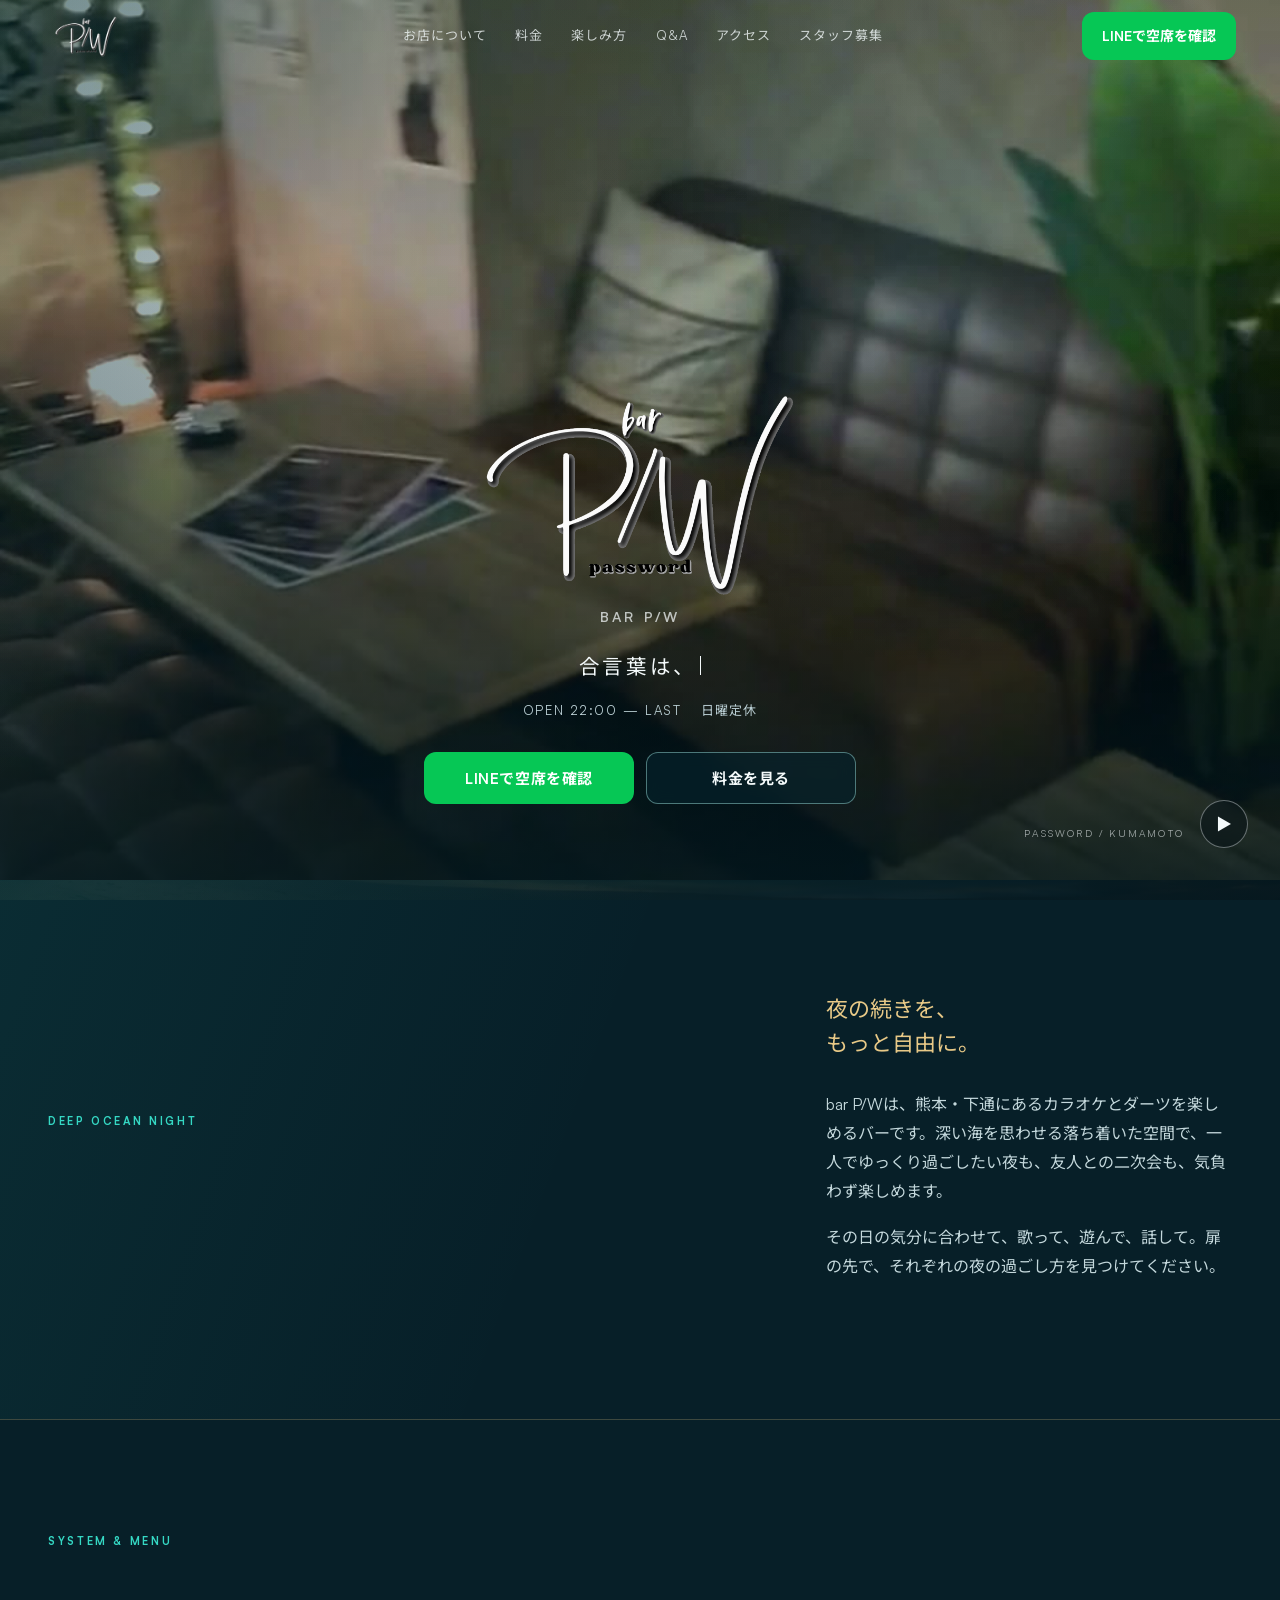
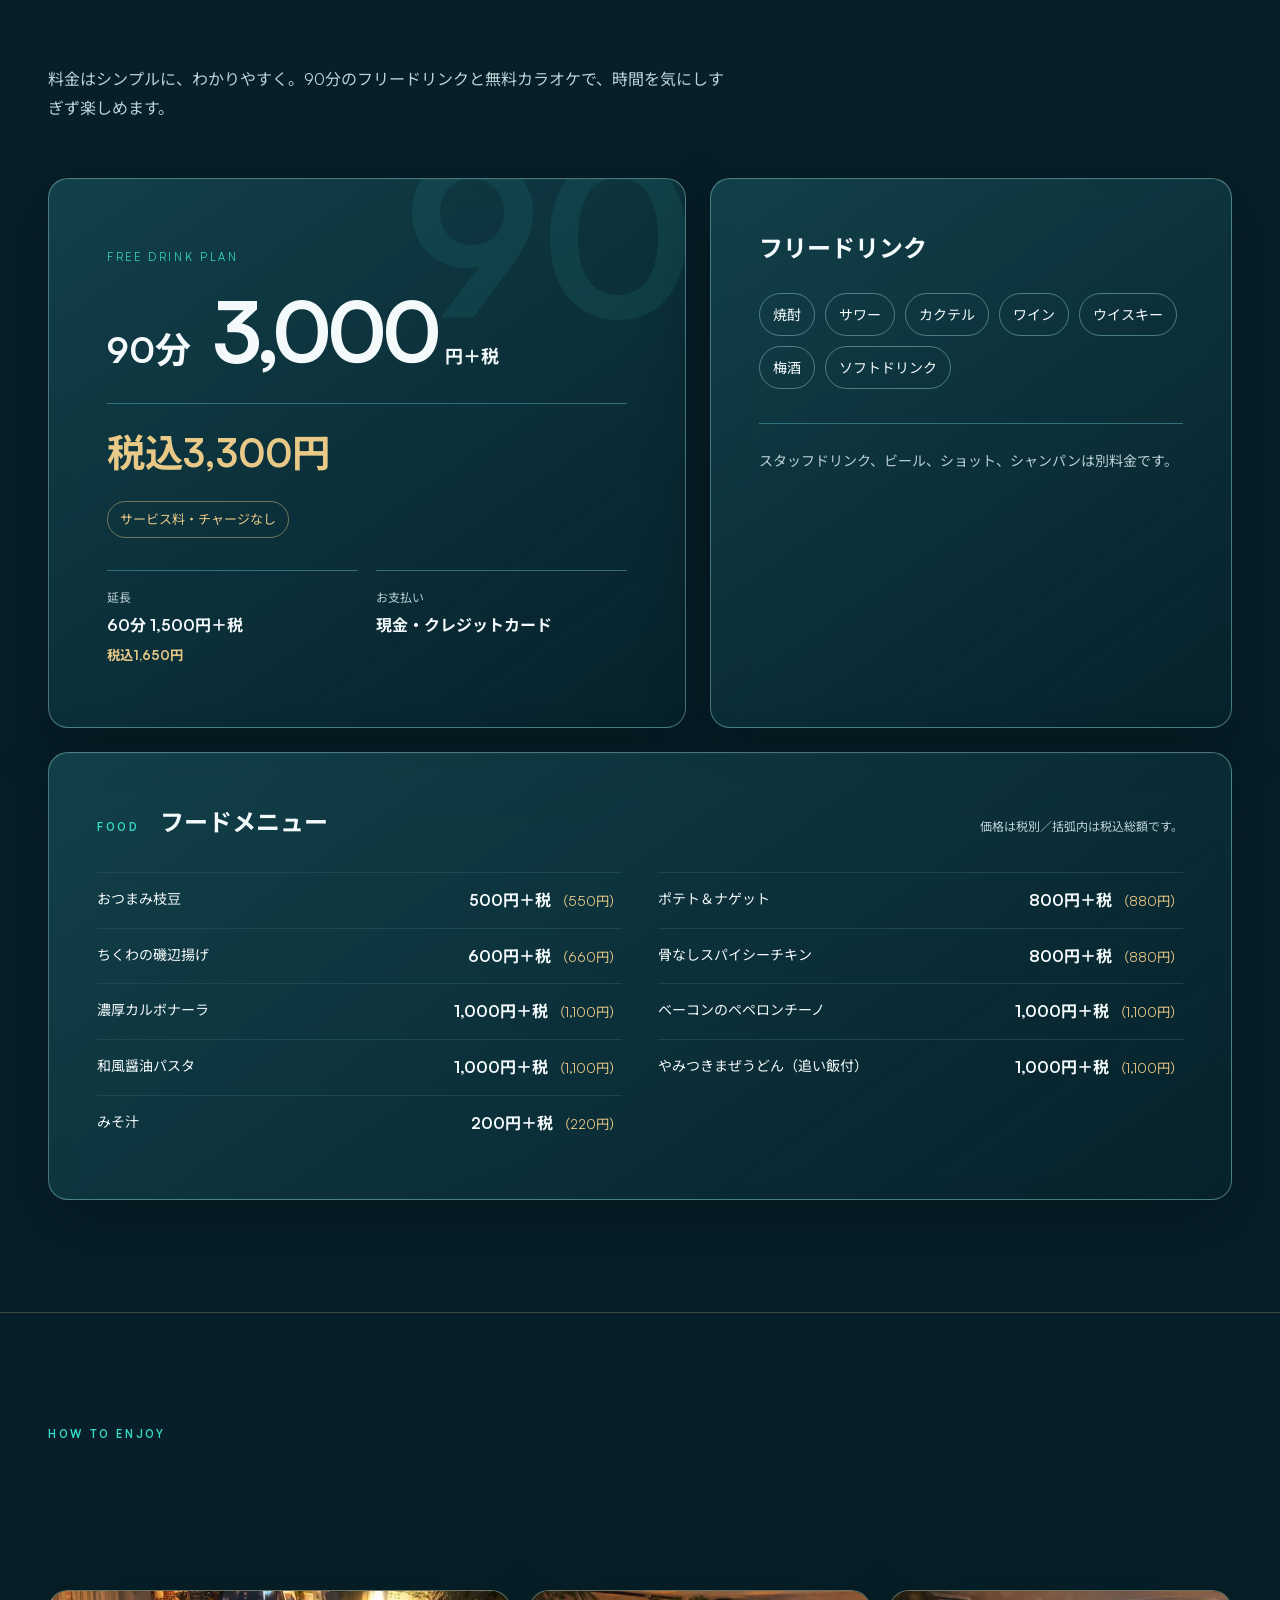
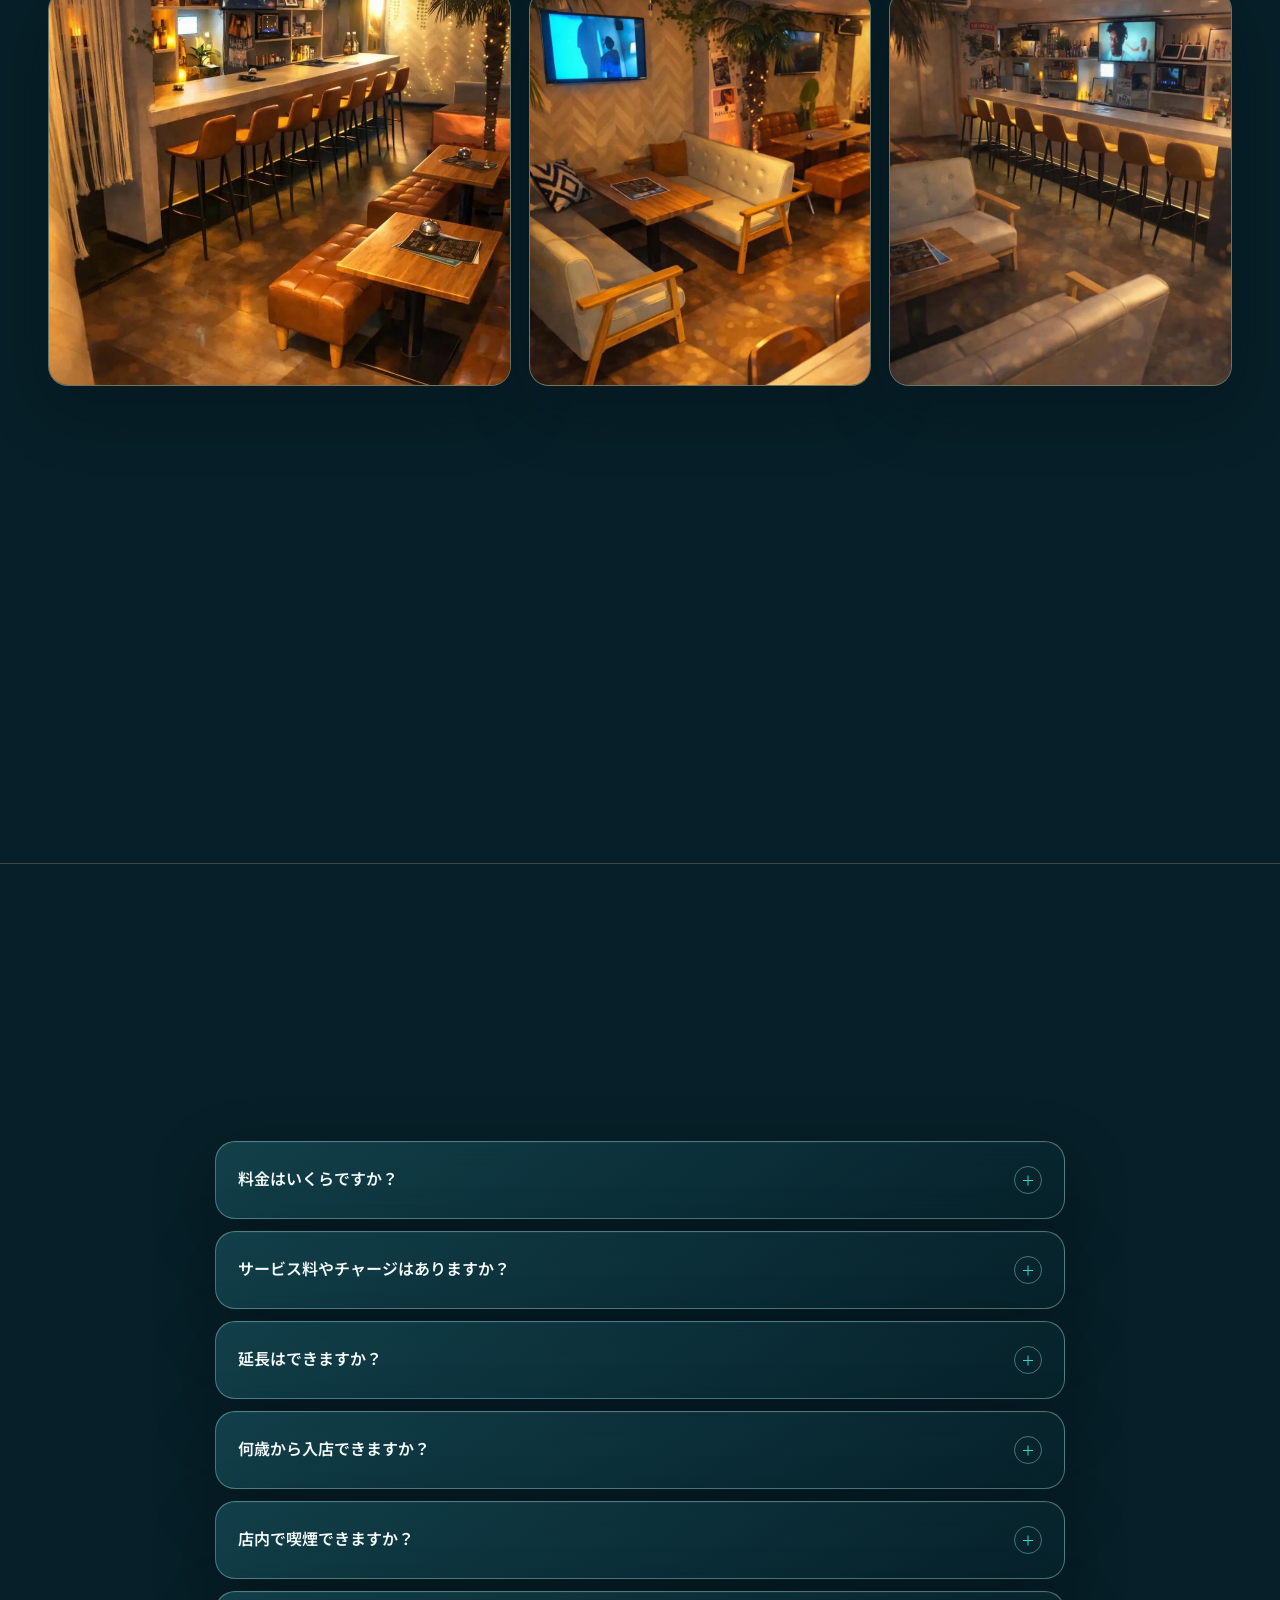
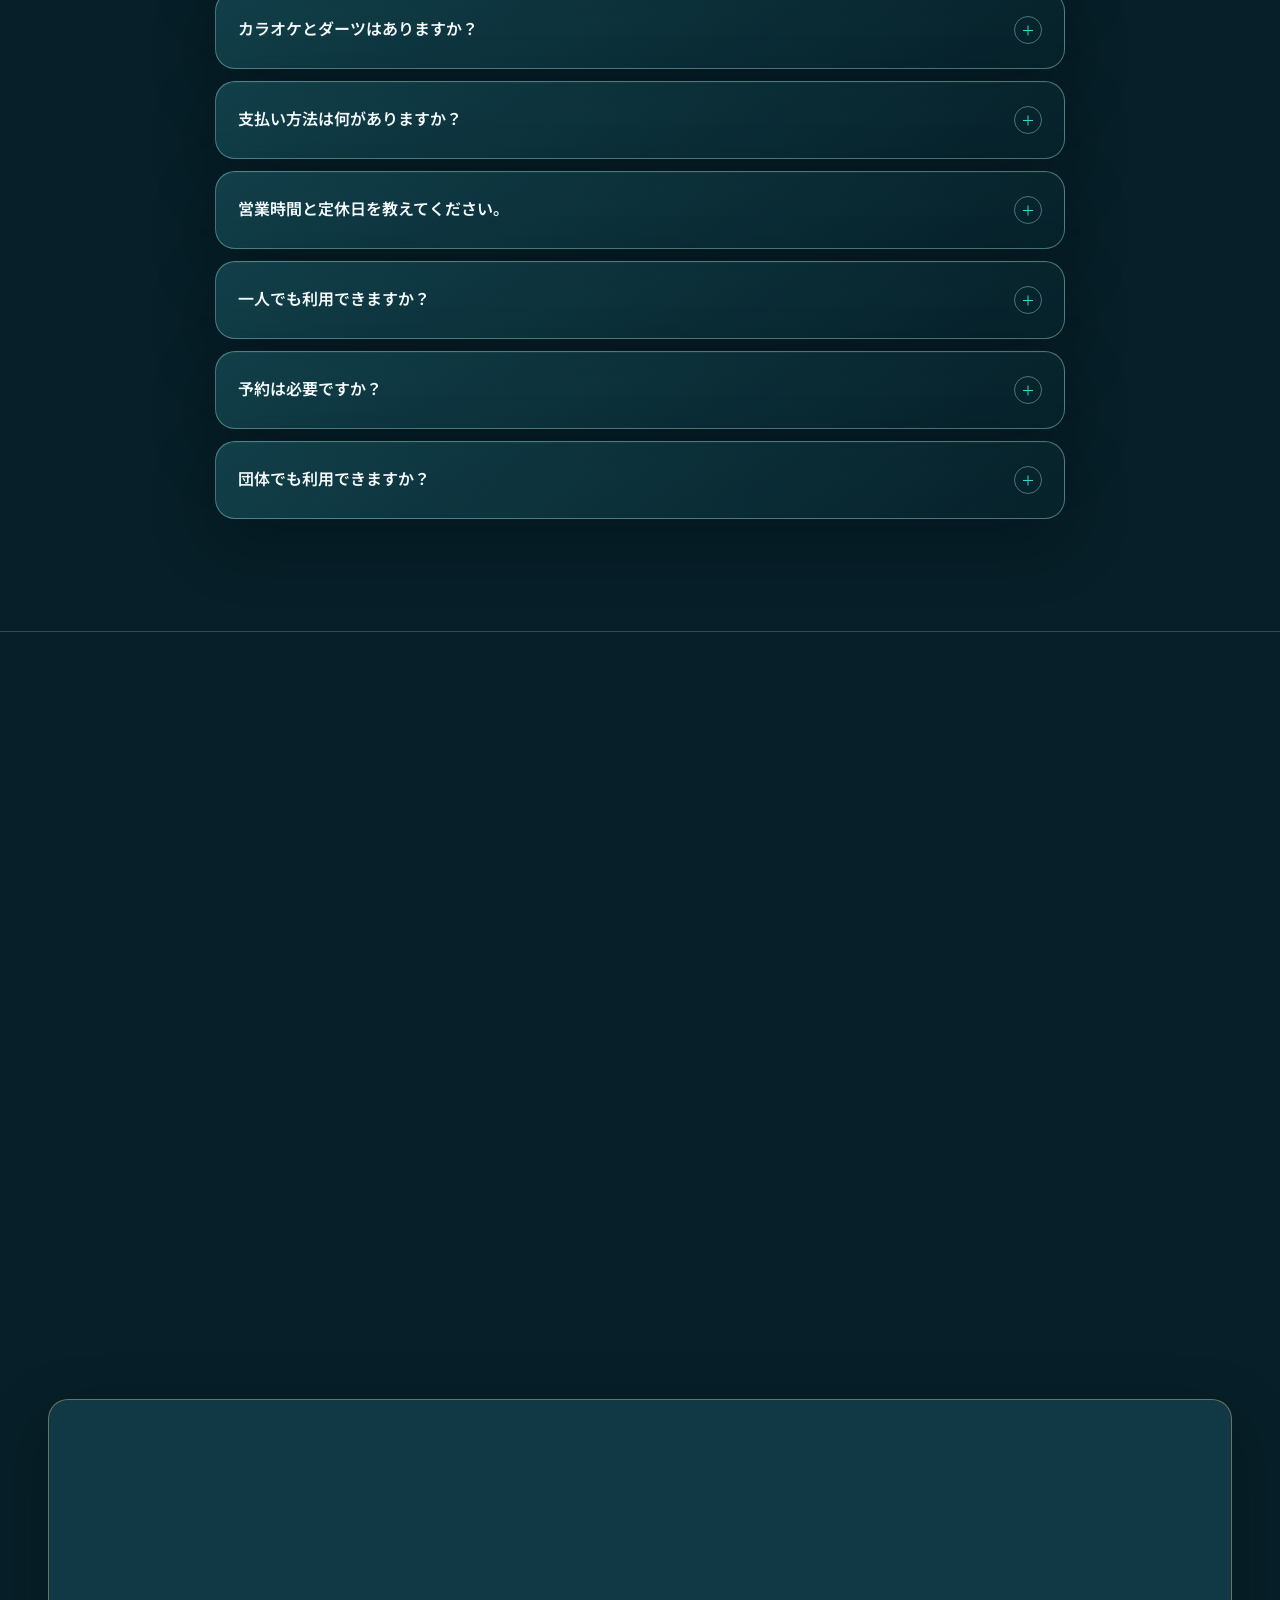
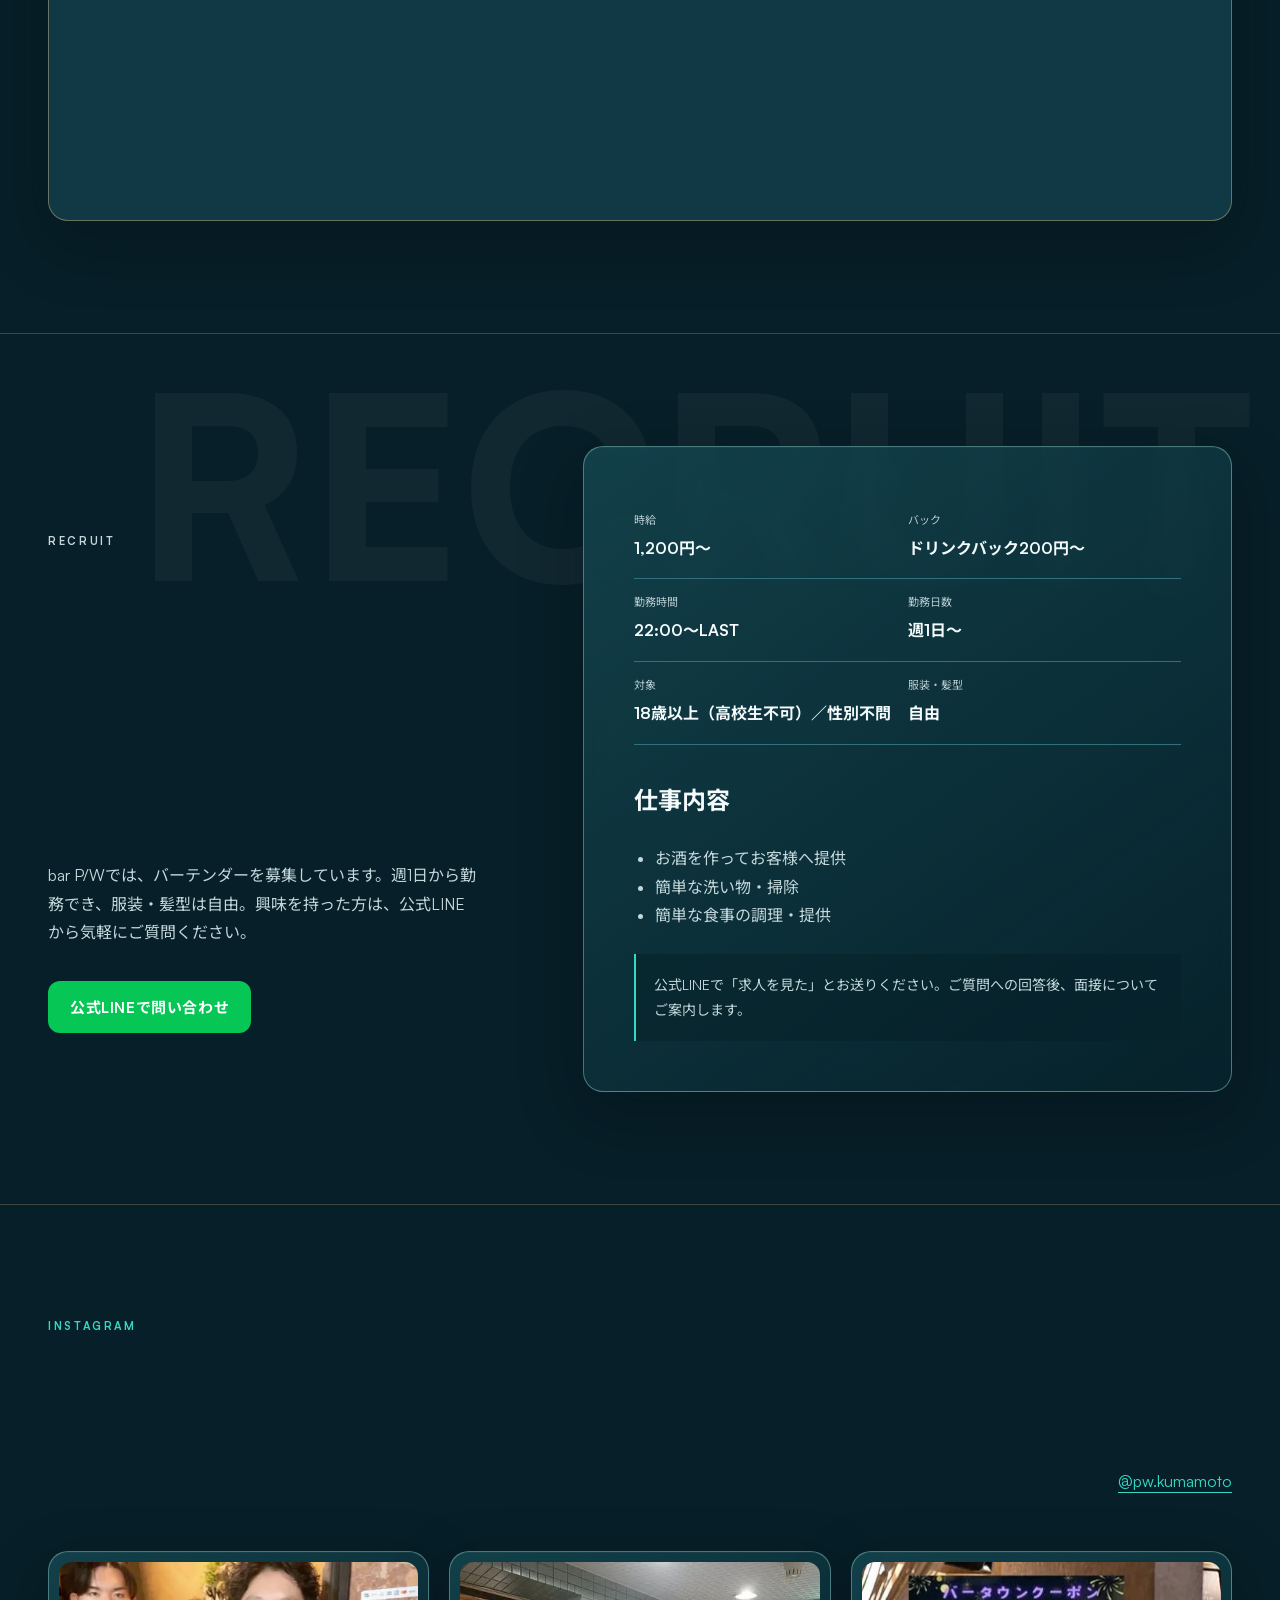
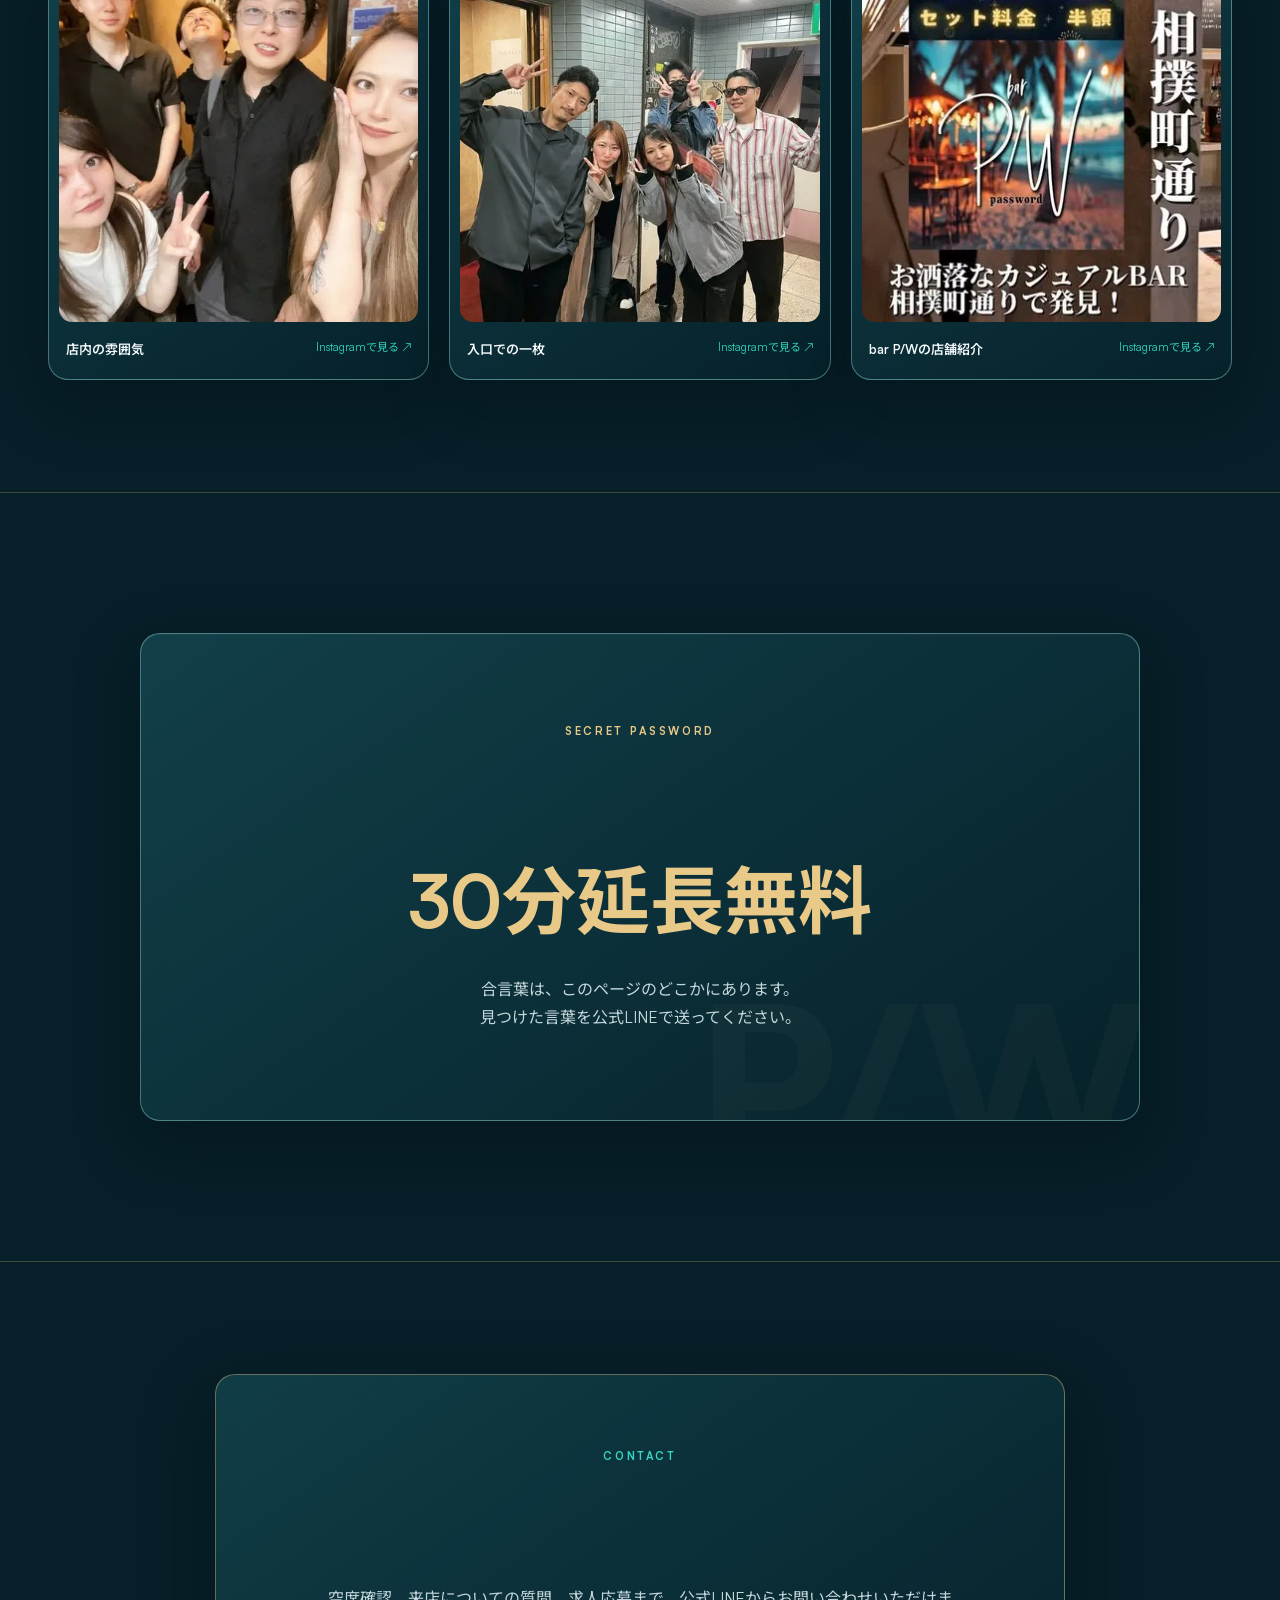
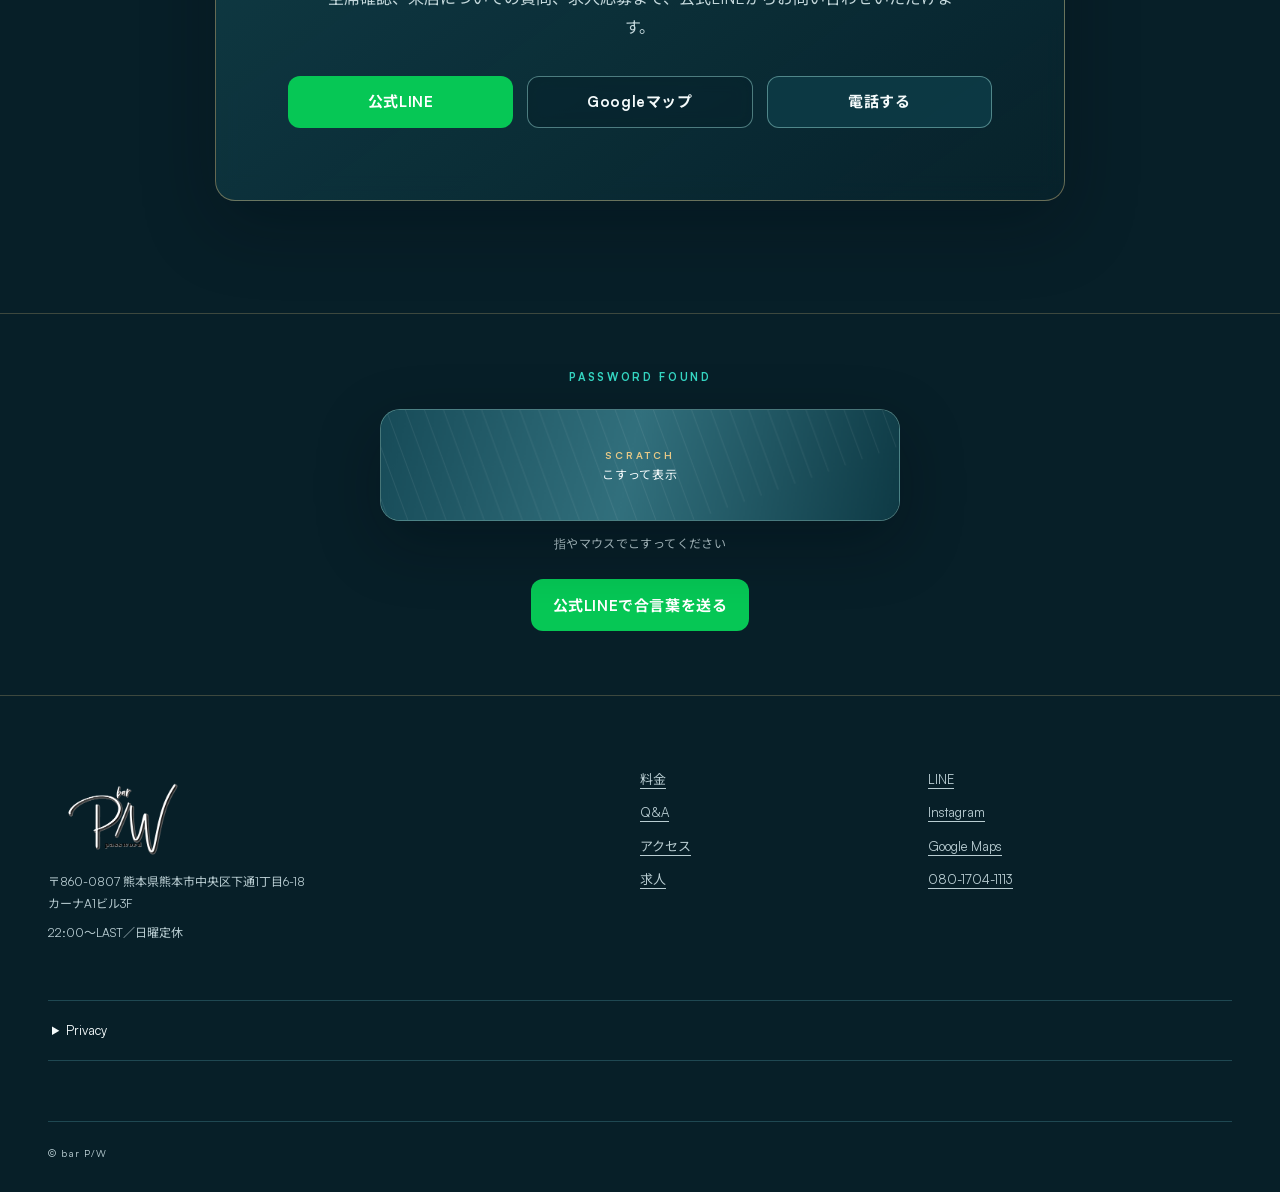
==== commit c8f88249: "deploy: refine hero actions and mobile bar" ====
--- a/index.html
+++ b/index.html
@@ -24,7 +24,7 @@
   <link rel="preload" href="assets/fonts/satoshi-variable.woff2" as="font" type="font/woff2" crossorigin>
   <link rel="preload" href="assets/fonts/noto-sans-jp.woff" as="font" type="font/woff" crossorigin>
   <link rel="preload" href="assets/images/hero-poster.webp?v=20260903-hero" as="image" type="image/webp" fetchpriority="high">
-  <link rel="stylesheet" href="assets/css/site.css?v=20260904-mobile-position">
+  <link rel="stylesheet" href="assets/css/site.css?v=20260905-hero-ui-copy">
   <script>document.documentElement.classList.add("js");if("scrollRestoration"in history)history.scrollRestoration="manual";</script>
   <script src="assets/js/site.js?v=20260904-mobile-position" defer></script>
   <script type="application/ld+json">
@@ -96,14 +96,14 @@
     </button>
     <div class="menu-backdrop" data-menu-backdrop hidden></div>
     <nav class="global-nav" id="global-nav" aria-label="メインメニュー" data-menu>
-      <a href="#concept">Concept</a>
+      <a href="#concept">お店について</a>
       <a href="#system">料金</a>
-      <a href="#features">特徴</a>
+      <a href="#features">楽しみ方</a>
       <a href="#qa">Q&amp;A</a>
       <a href="#access">アクセス</a>
-      <a href="#recruit">求人</a>
+      <a href="#recruit">スタッフ募集</a>
     </nav>
-    <a class="header-line" href="https://lin.ee/wrCSHwp" data-track="line_click" data-position="header">公式LINEで問い合わせ</a>
+    <a class="header-line" href="https://lin.ee/wrCSHwp" data-track="line_click" data-position="header">LINEで空席を確認</a>
   </header>
 
   <main id="main">
@@ -126,7 +126,7 @@
         <p class="hero-copy" data-typewriter data-typewriter-speed="80">合言葉は、PASSWORD。</p>
         <p class="hero-hours">OPEN 22:00 — LAST <span>日曜定休</span></p>
         <div class="hero-actions">
-          <a class="button button-line" href="https://lin.ee/wrCSHwp" data-track="line_click" data-position="hero">公式LINEで問い合わせ</a>
+          <a class="button button-line hero-line-cta" href="https://lin.ee/wrCSHwp" data-track="line_click" data-position="hero">LINEで空席を確認</a>
           <a class="button button-ghost" href="#system">料金を見る</a>
         </div>
       </div>
@@ -311,13 +311,13 @@
 
   <nav class="fixed-actions" aria-label="スマートフォン用お問い合わせメニュー">
     <a class="fixed-action fixed-action-instagram" href="https://www.instagram.com/pw.kumamoto/" data-track="instagram_click" data-position="fixed" aria-label="bar P/W公式Instagramを見る">
-      <span class="instagram-app-icon" aria-hidden="true"></span><small>Instagram</small>
+      <span class="instagram-app-icon" aria-hidden="true"></span><span>Instagram</span>
     </a>
-    <a class="fixed-action fixed-action-contact" href="https://lin.ee/wrCSHwp" data-track="line_click" data-position="fixed" aria-label="bar P/W公式LINEでお問い合わせ">
-      <span>公式LINE</span><small>お問い合わせ</small>
+    <a class="fixed-action fixed-action-contact" href="https://lin.ee/wrCSHwp" data-track="line_click" data-position="fixed" aria-label="bar P/W公式LINEで空席を確認">
+      <span>空席確認</span>
     </a>
-    <a class="fixed-action fixed-action-share" href="https://social-plugins.line.me/lineit/share?url=https%3A%2F%2Fpassword-kumamoto.com%2F&amp;text=%E7%86%8A%E6%9C%AC%E3%83%BB%E4%B8%8B%E9%80%9A%E3%81%AEbar+P%2FW%E3%80%82%E3%82%AB%E3%83%A9%E3%82%AA%E3%82%B1%E3%83%BB%E3%83%80%E3%83%BC%E3%83%84%E3%82%92%E6%A5%BD%E3%81%97%E3%82%81%E3%82%8B%E3%83%90%E3%83%BC%E3%81%A7%E3%81%99%E3%80%82" data-track="line_share_click" data-position="fixed" aria-label="このサイトをLINEで他の人に教える">
-      <span>LINEで</span><small>教える</small>
+    <a class="fixed-action fixed-action-share" href="https://social-plugins.line.me/lineit/share?url=https%3A%2F%2Fpassword-kumamoto.com%2F&amp;text=%E7%86%8A%E6%9C%AC%E3%83%BB%E4%B8%8B%E9%80%9A%E3%81%AEbar+P%2FW%E3%80%82%E3%82%AB%E3%83%A9%E3%82%AA%E3%82%B1%E3%83%BB%E3%83%80%E3%83%BC%E3%83%84%E3%82%92%E6%A5%BD%E3%81%97%E3%82%81%E3%82%8B%E3%83%90%E3%83%BC%E3%81%A7%E3%81%99%E3%80%82" data-track="line_share_click" data-position="fixed" aria-label="このサイトをLINEで共有する">
+      <span>LINEで共有</span>
     </a>
   </nav>
 </body>
--- a/assets/css/site.css
+++ b/assets/css/site.css
@@ -98,9 +98,10 @@
 .hero-logo { width: clamp(260px,33vw,480px); height: auto; margin: 0 auto -24px; opacity: .98; }
 .hero h1 { margin: 0; color: rgba(244,250,251,.72); text-align: center; font-size: 14px; line-height: 1.2; font-weight: 600; letter-spacing: .22em; text-transform: uppercase; }
 .hero-copy { margin: 22px 0 0; text-align: center; font-size: clamp(19px,1.6vw,24px); letter-spacing: .18em; }
-.hero-hours { margin: 14px 0 30px; color: var(--muted); letter-spacing: .12em; font-size: 13px; }
+.hero-hours { margin: 14px 0 30px; color: var(--muted); text-align: center; letter-spacing: .12em; font-size: 13px; }
 .hero-hours span { margin-left: 14px; letter-spacing: .08em; }
-.hero-actions { display: flex; gap: 12px; flex-wrap: wrap; }
+.hero-actions { display: flex; justify-content: center; gap: 12px; flex-wrap: wrap; }
+.hero-actions .button { min-width: 210px; }
 .video-toggle { position: absolute; right: 32px; bottom: 32px; width: 48px; height: 48px; border-radius: 50%; border: 1px solid rgba(244,250,251,.38); background: rgba(4,17,23,.5); color: var(--text); cursor: pointer; backdrop-filter: blur(8px); }
 .hero-index { position: absolute; right: 96px; bottom: 38px; margin: 0; font-size: 10px; letter-spacing: .22em; color: rgba(244,250,251,.58); }
 
@@ -420,7 +421,7 @@
 
 @media (max-width: 860px) {
   :root { --header-h: 60px; }
-  body { padding-bottom: calc(96px + env(safe-area-inset-bottom)); }
+  body { padding-bottom: calc(82px + env(safe-area-inset-bottom)); }
   .site-header { padding: 6px 20px; grid-template-columns: 1fr auto; }
   .brand { width: 102px; height: 48px; }
   .brand img { width: 72px; }
@@ -437,13 +438,16 @@
   .js .global-nav.is-open { transform: none; }
   .hero { min-height: 100svh; }
   .hero-content, .container { width: calc(100% - 40px); }
-  .hero-content { padding: 150px 0 112px; }
+  .hero-content { padding: 136px 0 104px; }
   .hero-logo { width: 270px; margin-bottom: -14px; }
   .hero h1 { font-size: 12px; }
   .hero-copy { font-size: 17px; letter-spacing: .1em; }
-  .hero-actions { display: grid; grid-template-columns: 1fr 1fr; }
+  .hero-hours { margin-bottom: 24px; font-size: 12px; }
+  .hero-actions { display: grid; grid-template-columns: 1fr; width: min(220px,100%); margin: 0 auto; }
+  .hero-actions .button { min-width: 0; }
+  .hero-line-cta { display: none; }
   .button { padding: 0 14px; font-size: 14px; }
-  .video-toggle { right: 20px; bottom: 28px; }
+  .video-toggle { right: 20px; bottom: calc(86px + env(safe-area-inset-bottom)); }
   .hero-index { display: none; }
   .section { padding: 80px 0; }
   .section-heading { margin-bottom: 38px; }
@@ -454,12 +458,11 @@
   .footer-grid > div:first-child { grid-column: 1 / -1; }
   .footer-privacy { width: calc(100% - 40px); }
   .copyright { width: calc(100% - 40px); }
-  .fixed-actions { position: fixed; z-index: 40; left: 12px; right: 12px; bottom: max(12px,env(safe-area-inset-bottom)); display: grid; grid-template-columns: .9fr 1.18fr .92fr; gap: 6px; padding: 6px; border: 1px solid rgba(105,228,212,.28); border-radius: 18px; background: rgba(6,27,36,.94); box-shadow: 0 12px 34px rgba(0,0,0,.4); backdrop-filter: blur(16px); }
-  .fixed-action { min-width: 0; min-height: 56px; display: flex; flex-direction: column; align-items: center; justify-content: center; gap: 1px; border: 1px solid transparent; border-radius: 12px; color: #fff; text-decoration: none; text-align: center; font-size: 12px; font-weight: 700; line-height: 1.15; letter-spacing: .01em; transition: transform .12s ease, background .12s ease, border-color .12s ease; }
-  .fixed-action small { color: inherit; font: inherit; font-size: 10px; letter-spacing: .03em; }
+  .fixed-actions { position: fixed; z-index: 40; left: 12px; right: 12px; bottom: max(10px,env(safe-area-inset-bottom)); display: grid; grid-template-columns: repeat(3,minmax(0,1fr)); gap: 5px; padding: 5px; border: 1px solid rgba(105,228,212,.28); border-radius: 16px; background: rgba(6,27,36,.94); box-shadow: 0 12px 34px rgba(0,0,0,.4); backdrop-filter: blur(16px); }
+  .fixed-action { min-width: 0; min-height: 52px; padding: 0 6px; display: flex; flex-direction: row; align-items: center; justify-content: center; gap: 5px; border: 1px solid transparent; border-radius: 11px; color: #fff; text-decoration: none; text-align: center; white-space: nowrap; font-size: 11px; font-weight: 700; line-height: 1; letter-spacing: 0; transition: transform .12s ease, background .12s ease, border-color .12s ease; }
   .fixed-action:active { transform: translateY(1px); }
   .fixed-action-instagram { border-color: rgba(105,228,212,.36); background: #123f4b; }
-  .instagram-app-icon { position: relative; width: 22px; height: 22px; flex: 0 0 22px; border-radius: 6px; background: radial-gradient(circle at 30% 100%,#ffd600 0 18%,#ff7a00 34%,#ff0169 58%,#d300c5 76%,#7638fa 100%); box-shadow: 0 2px 8px rgba(0,0,0,.2); }
+  .instagram-app-icon { position: relative; width: 20px; height: 20px; flex: 0 0 20px; border-radius: 5px; background: radial-gradient(circle at 30% 100%,#ffd600 0 18%,#ff7a00 34%,#ff0169 58%,#d300c5 76%,#7638fa 100%); box-shadow: 0 2px 8px rgba(0,0,0,.2); }
   .instagram-app-icon::before { content: ""; position: absolute; inset: 4px; border: 1.8px solid #fff; border-radius: 4px; }
   .instagram-app-icon::after { content: ""; position: absolute; left: 8px; top: 8px; width: 4px; height: 4px; border: 1.6px solid #fff; border-radius: 50%; box-shadow: 5px -5px 0 -1.3px #fff; }
   .fixed-action-contact { background: var(--line); }
@@ -468,7 +471,6 @@
 
 @media (max-width: 560px) {
   .final-actions { grid-template-columns: 1fr; }
-  .hero-actions { grid-template-columns: 1fr; }
   .hero-copy { letter-spacing: .06em; }
   .hero-video, .hero-poster img { object-position: center 60%; }
   .hero-end-poster img { object-position: center; }
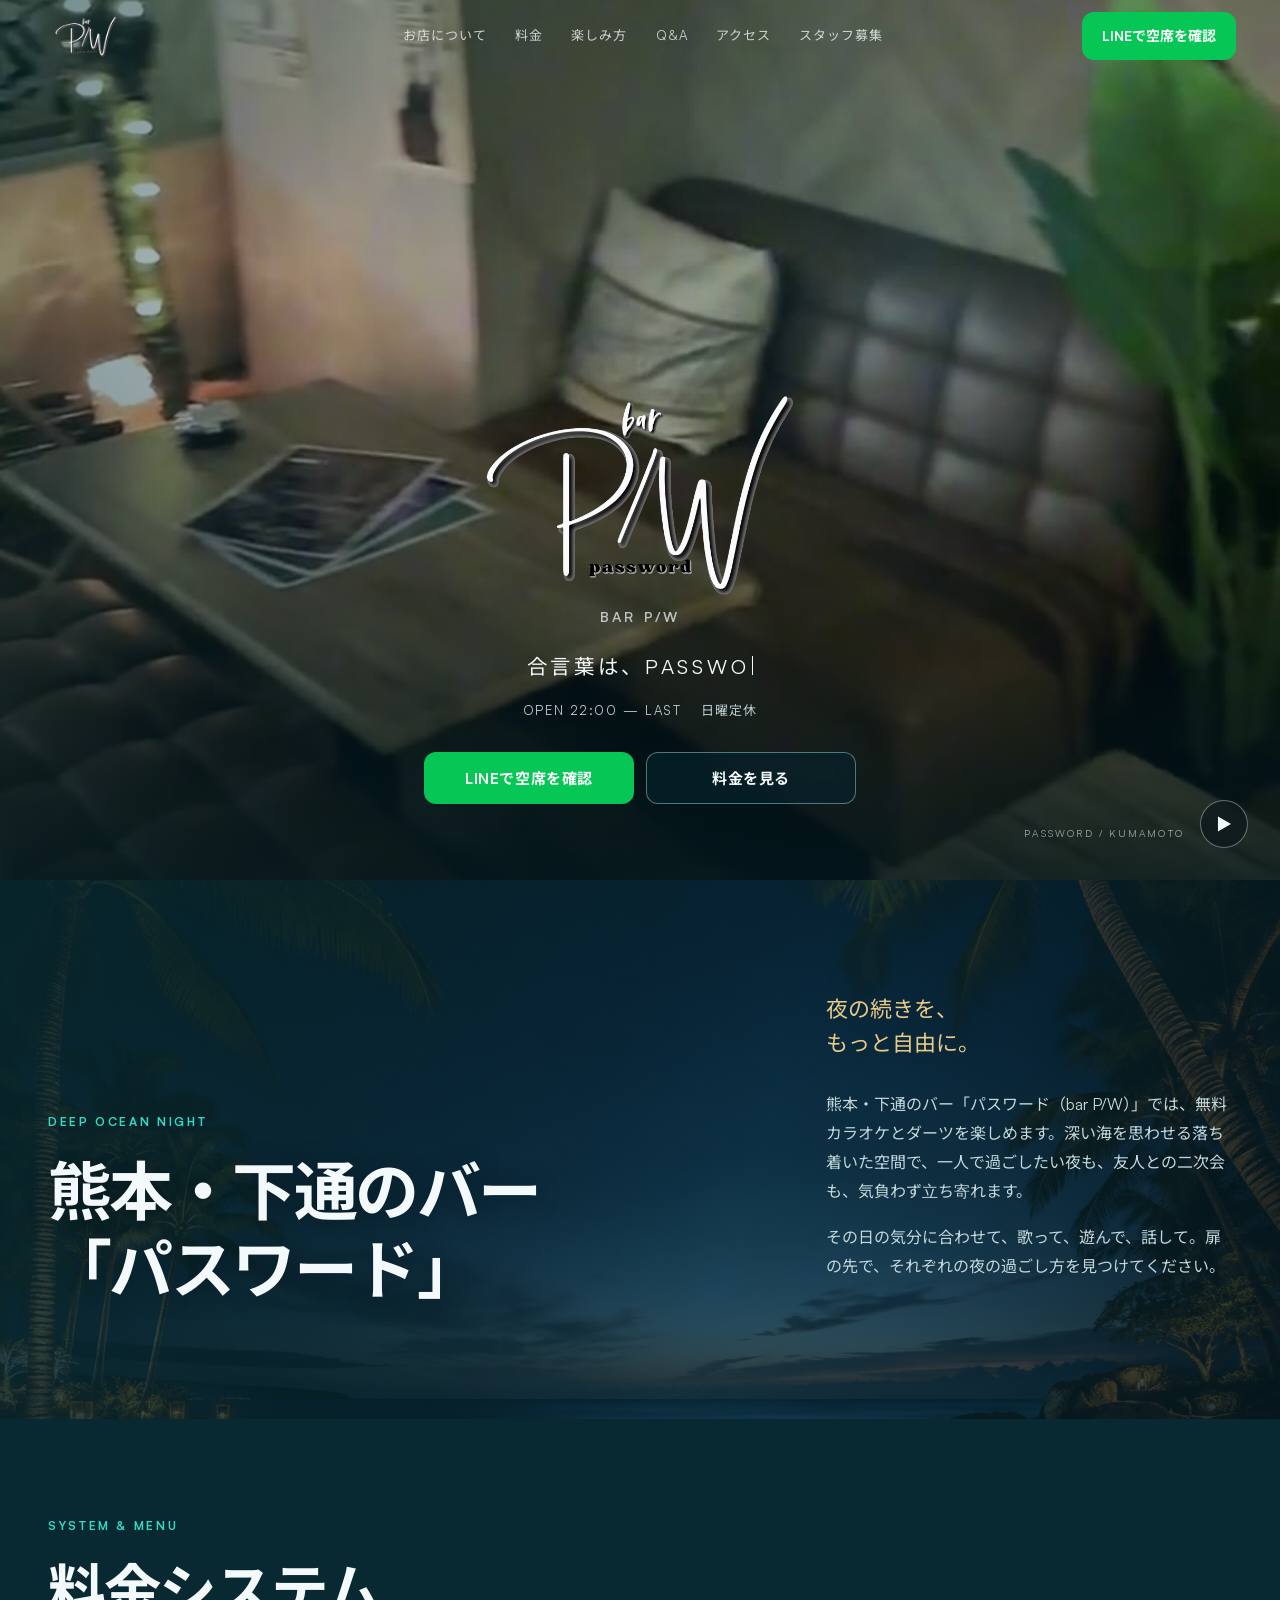
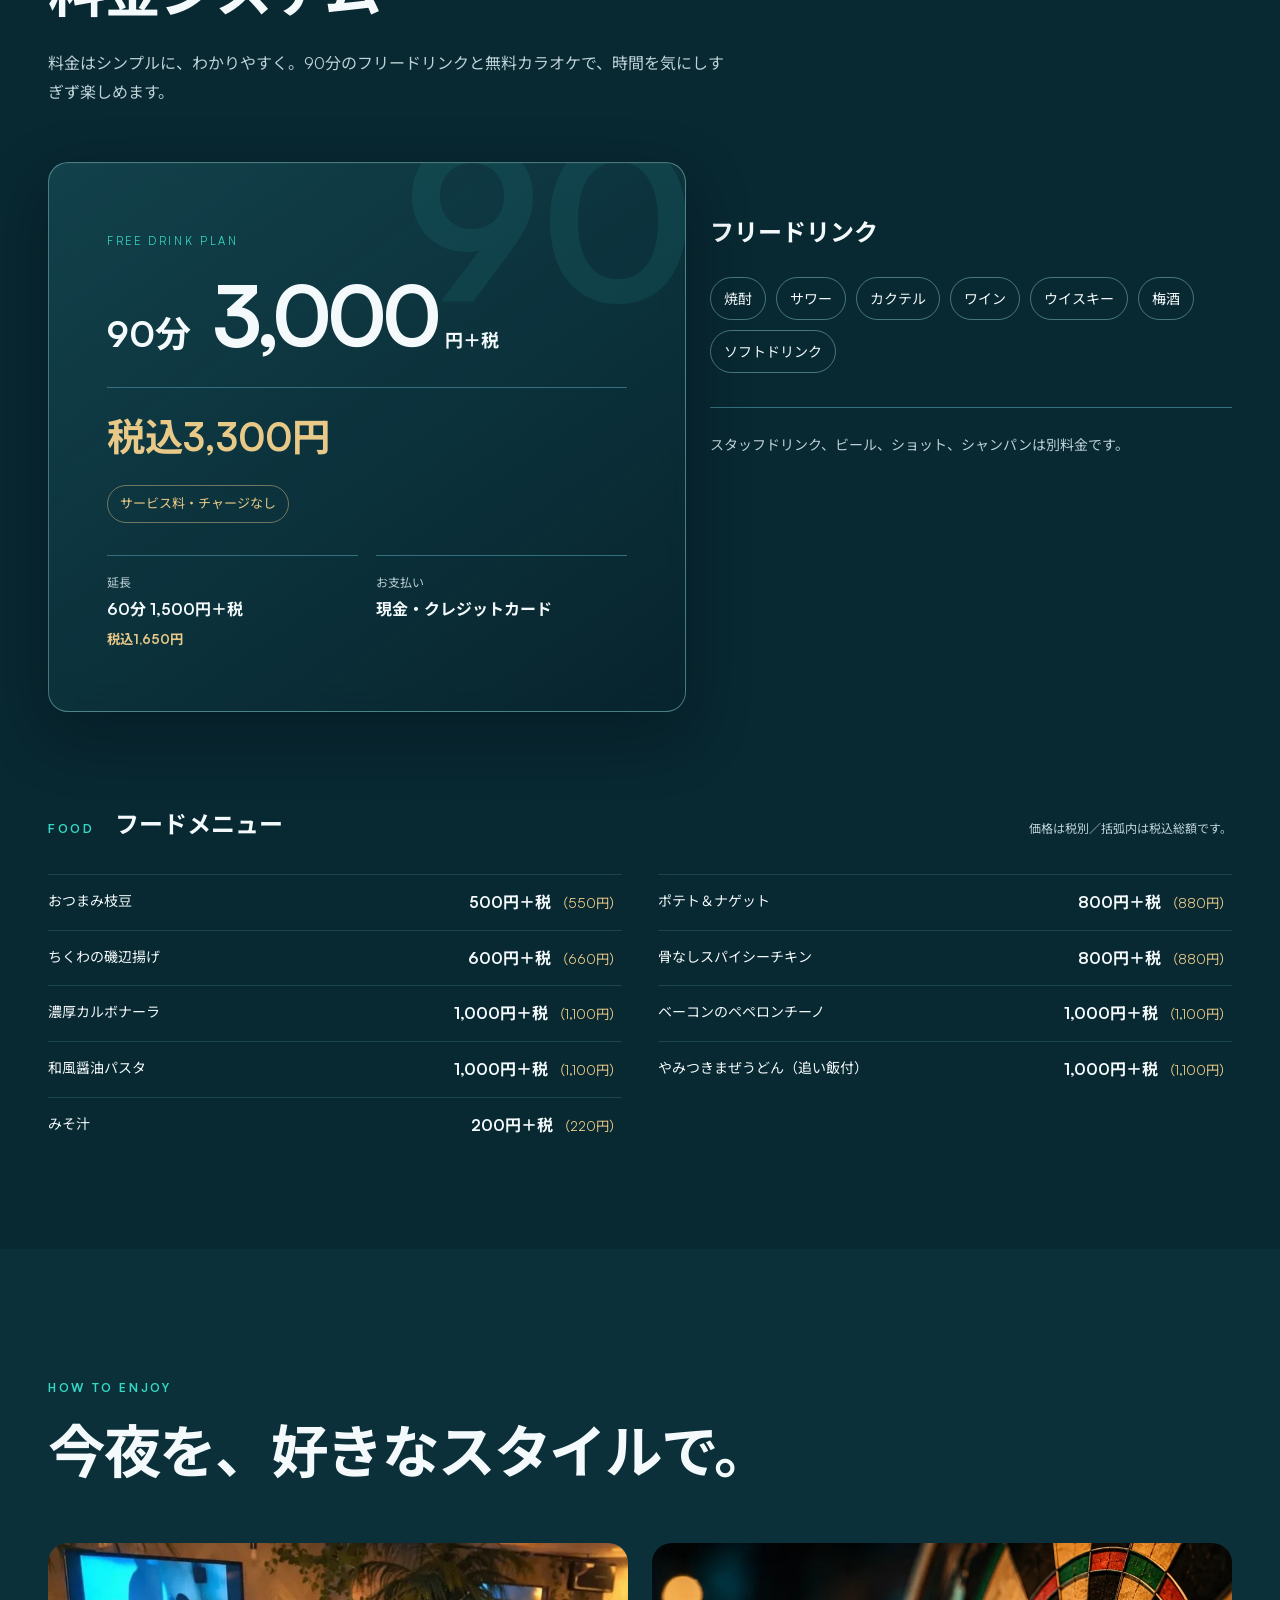
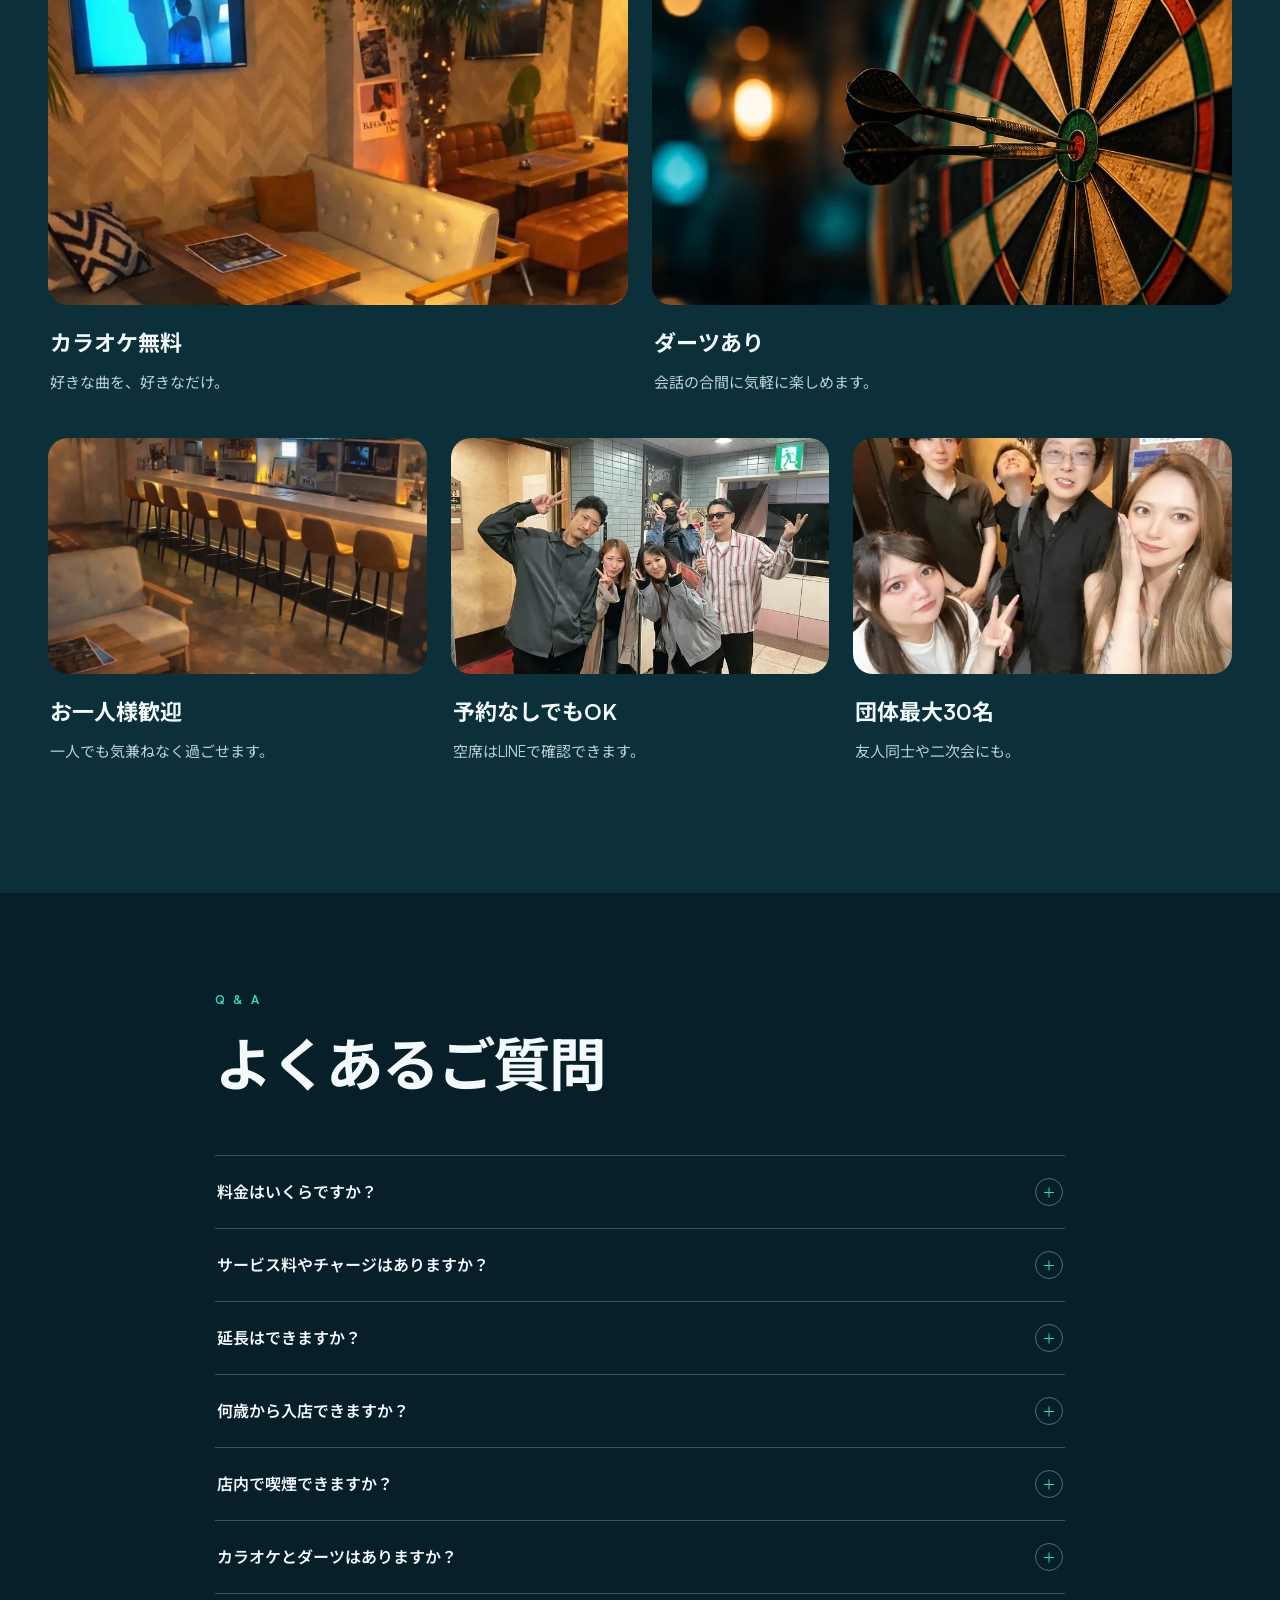
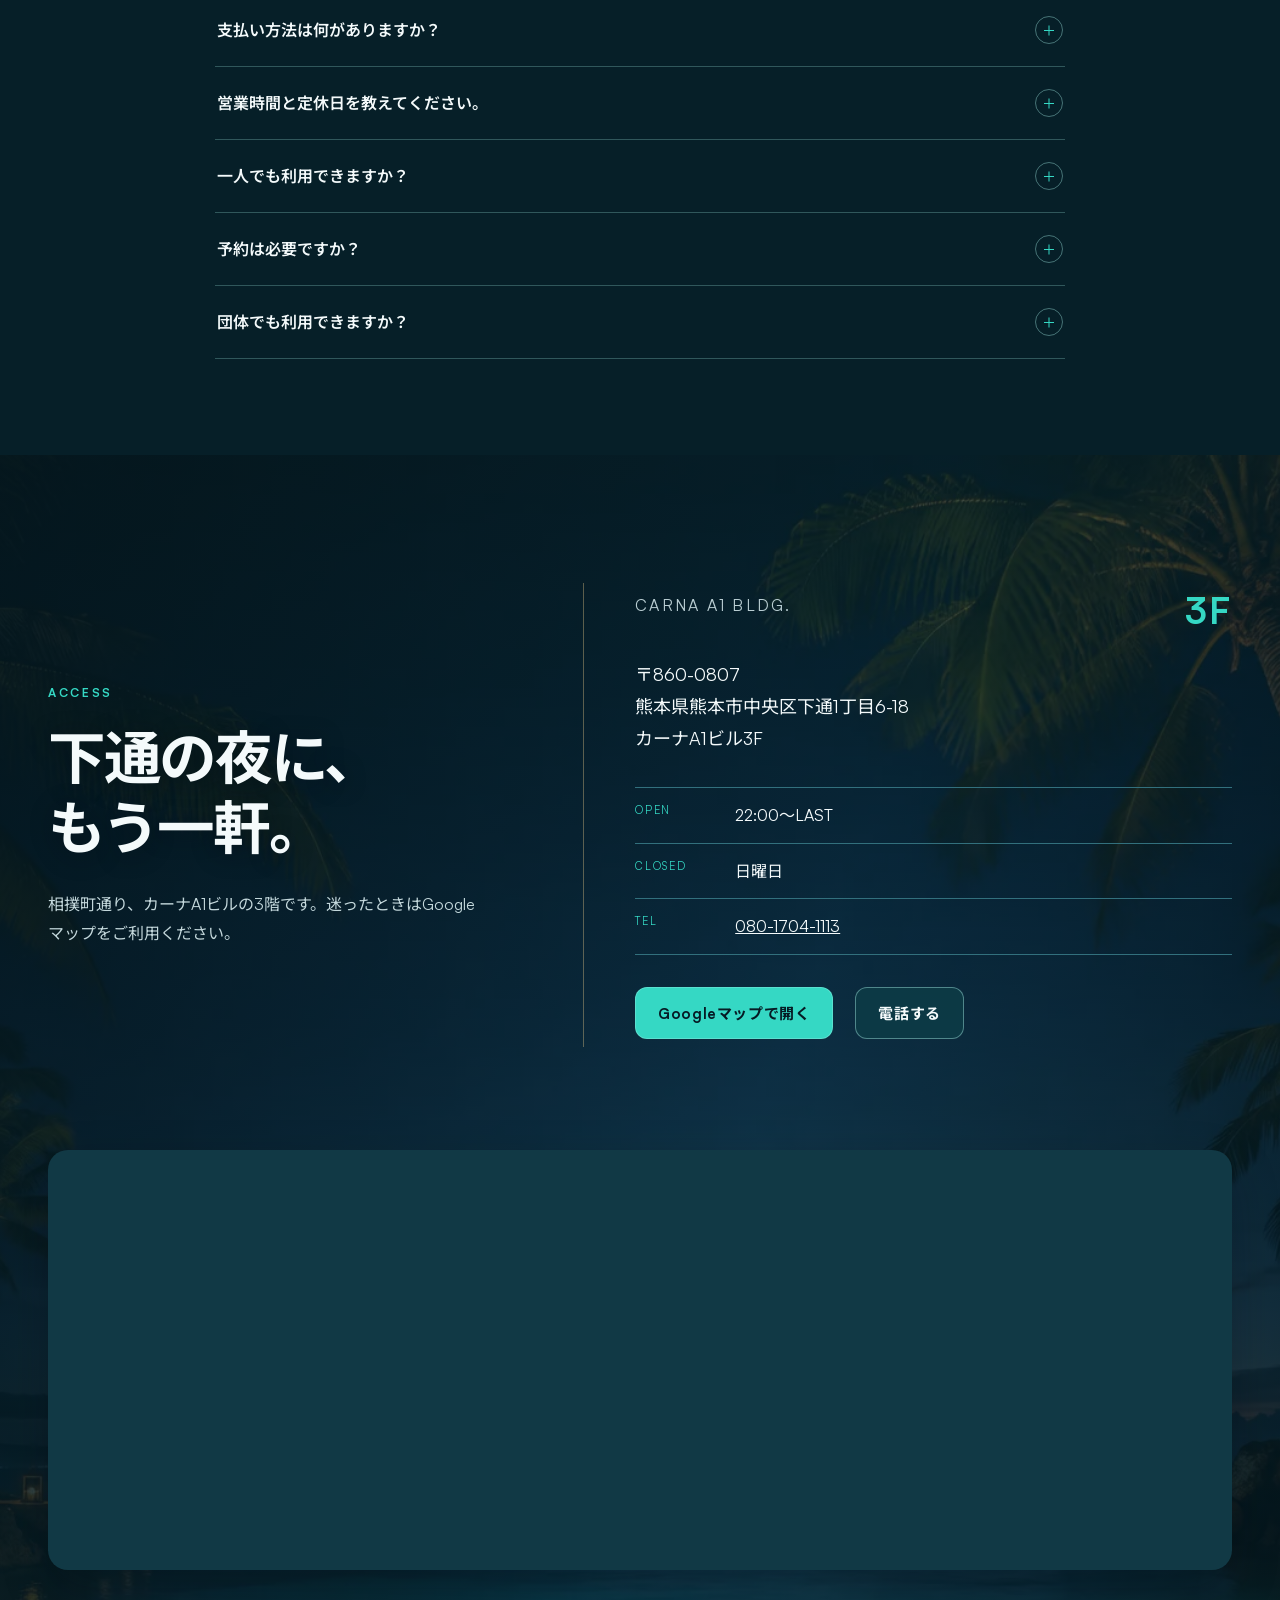
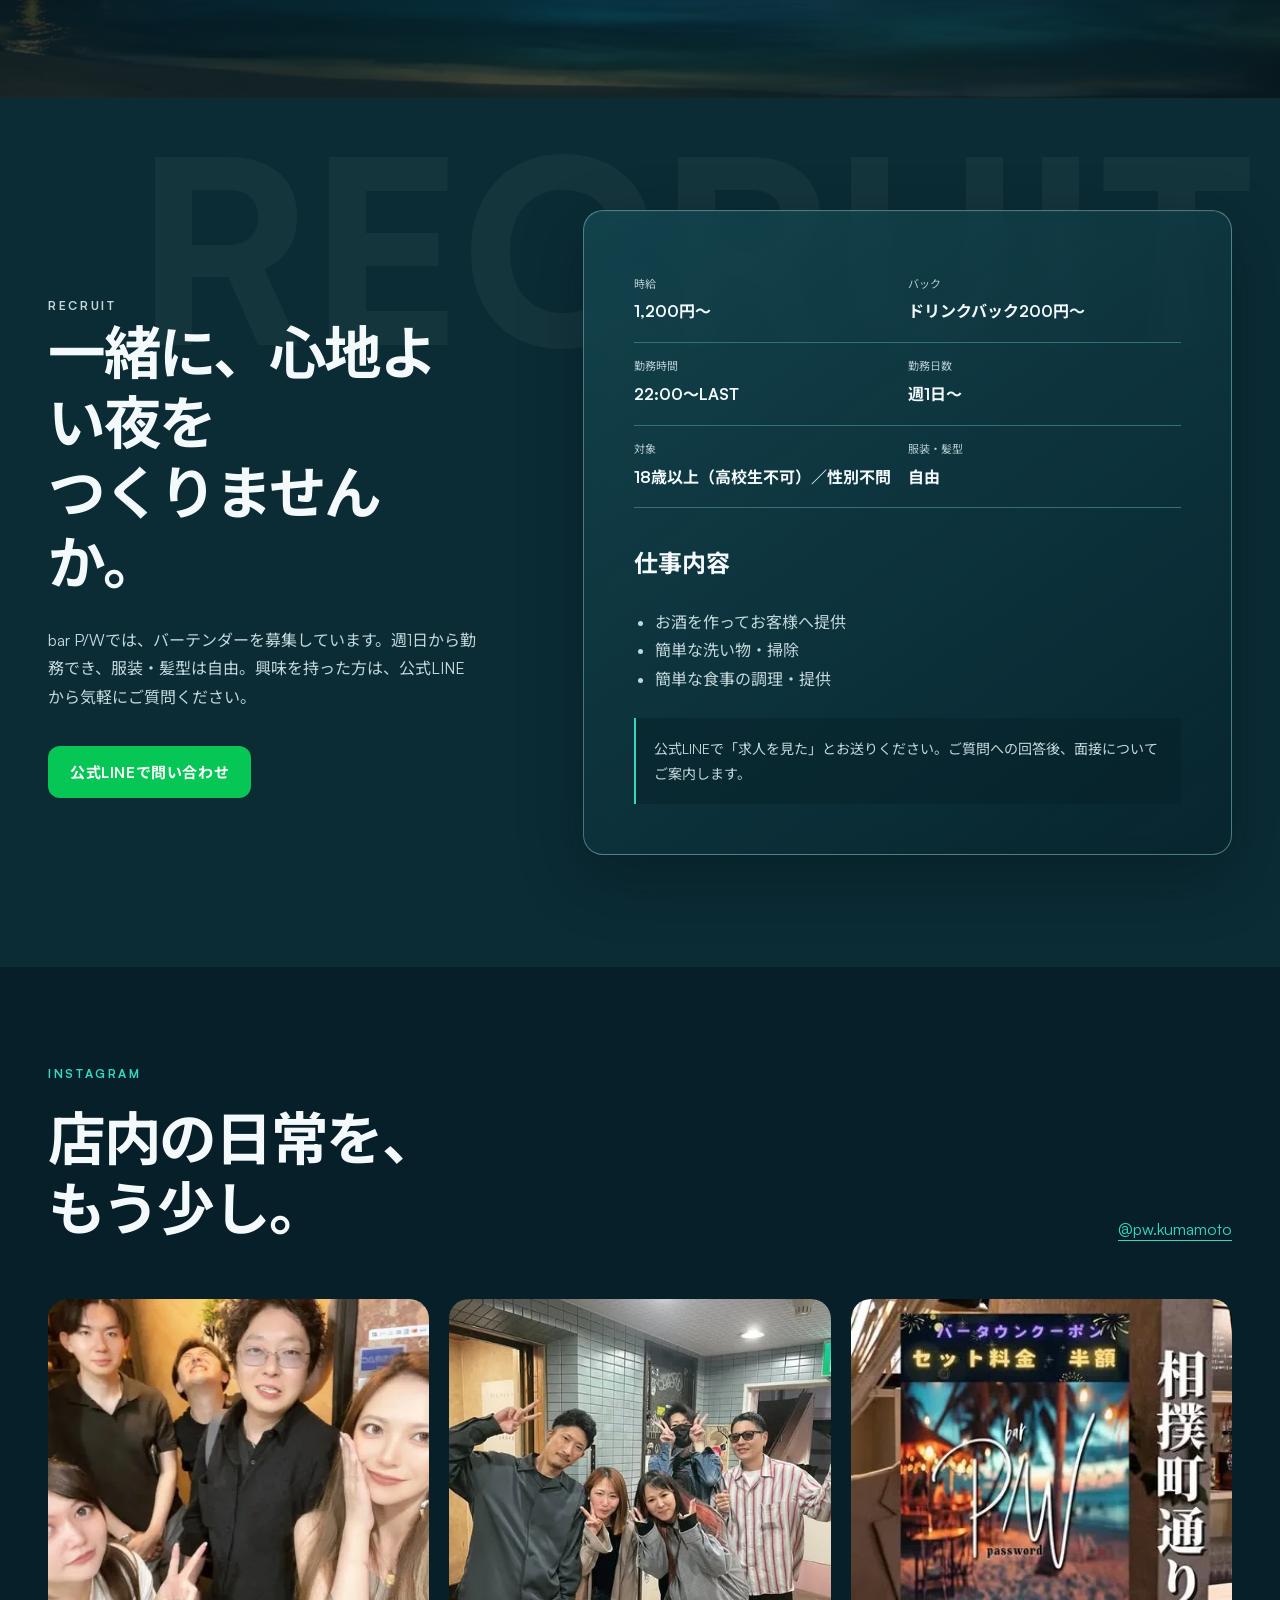
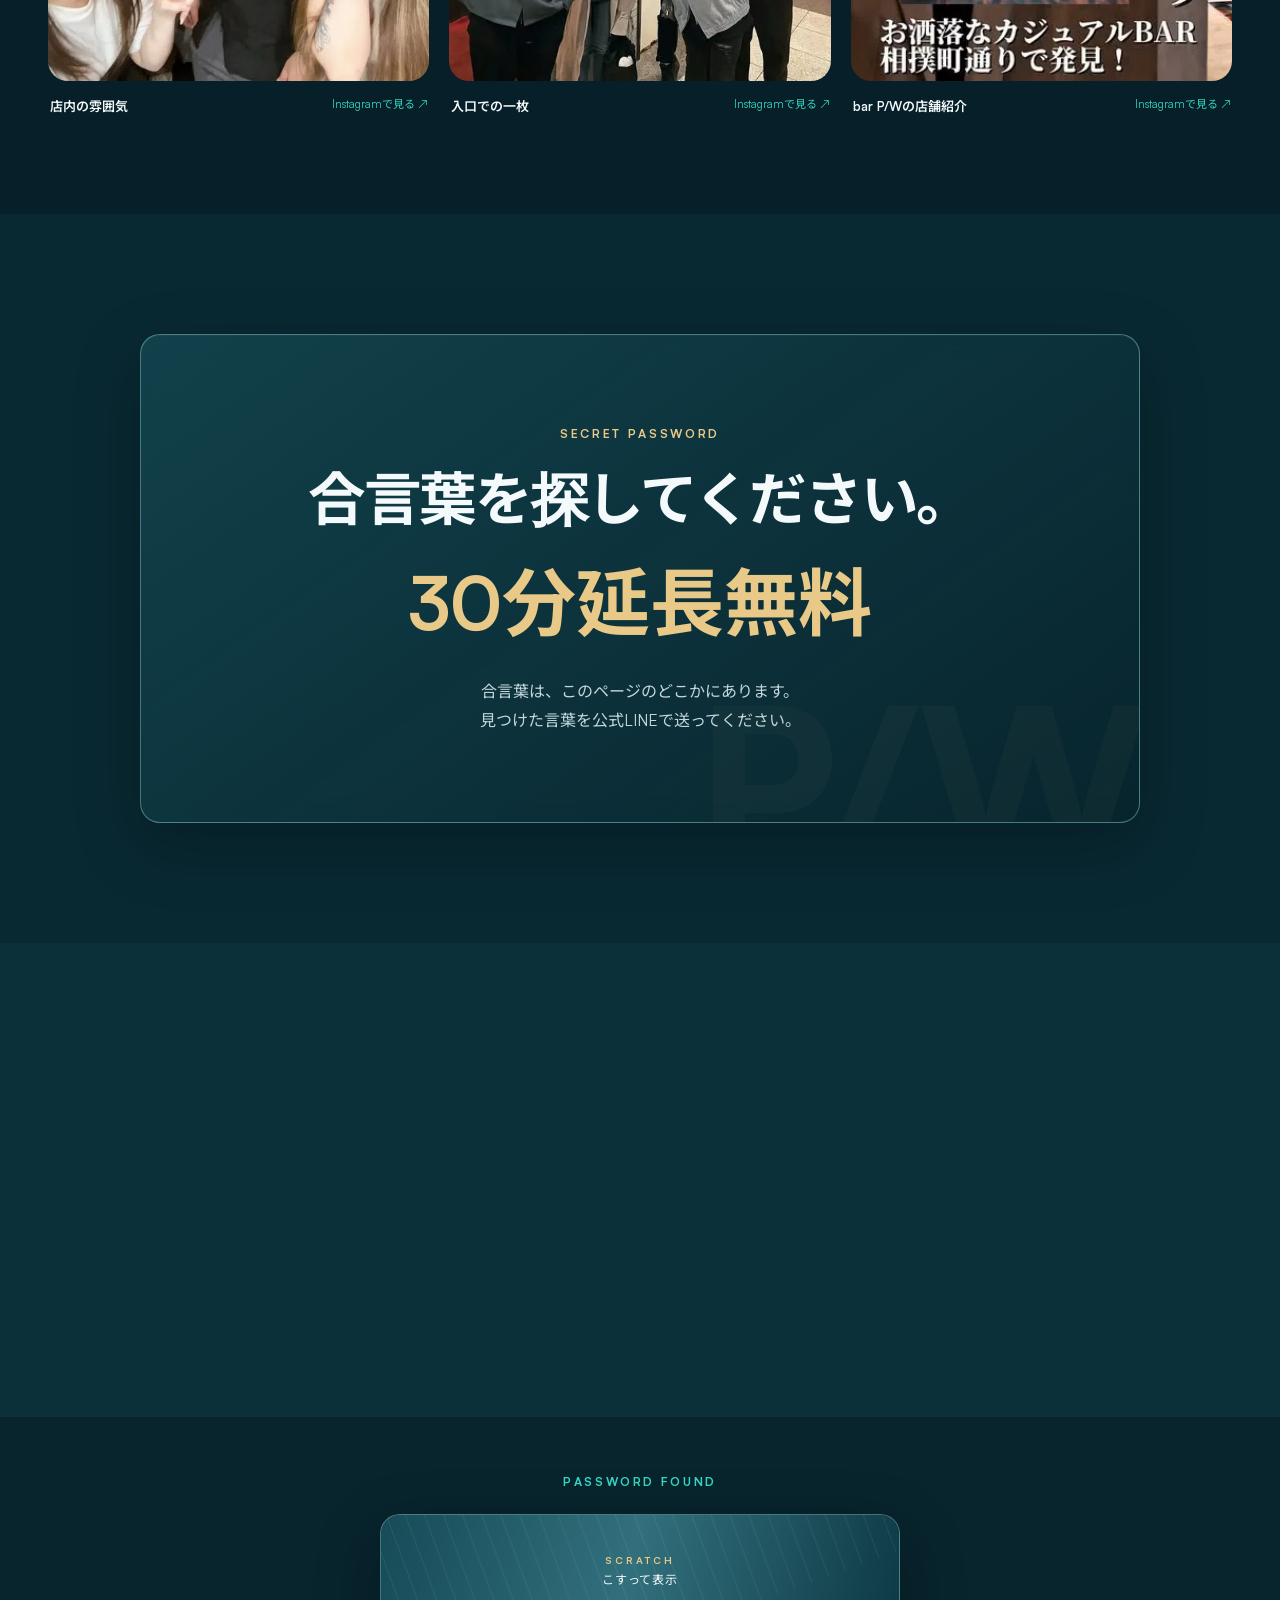
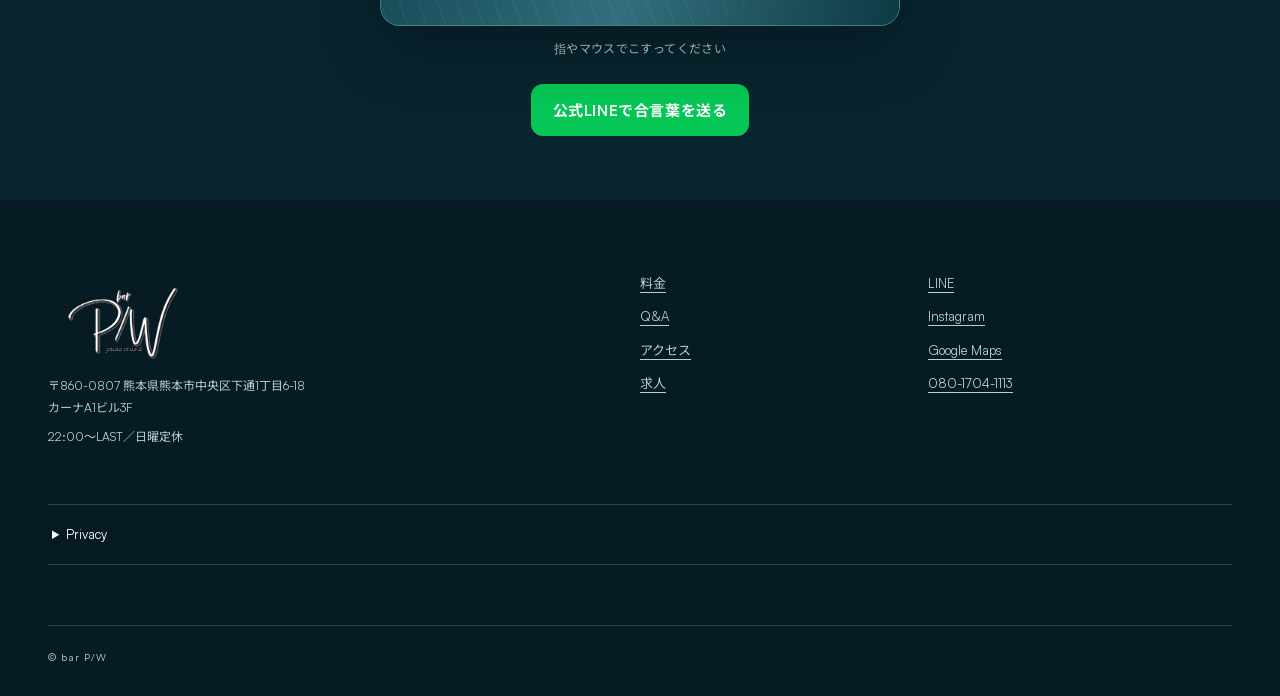
==== commit 4bde392d: "feat: refine visual hierarchy and local seo" ====
--- a/index.html
+++ b/index.html
@@ -3,35 +3,41 @@
 <head>
   <meta charset="utf-8">
   <meta name="viewport" content="width=device-width, initial-scale=1">
-  <meta name="description" content="熊本・下通のbar P/W。90分3,000円＋税でフリードリンク、カラオケ無料、ダーツあり。料金、営業時間、アクセス、求人情報を掲載しています。">
+  <meta name="description" content="熊本市中央区下通のバー「パスワード（bar P/W）」。カラオケ無料・ダーツあり。90分3,000円＋税、サービス料・チャージなし。営業時間、アクセス、空席確認はこちら。">
   <meta name="theme-color" content="#061B24">
   <meta name="robots" content="noindex,nofollow">
   <link rel="canonical" href="https://password-kumamoto.com/">
   <meta property="og:type" content="website">
   <meta property="og:locale" content="ja_JP">
   <meta property="og:site_name" content="bar P/W">
-  <meta property="og:title" content="bar P/W｜熊本・下通のカラオケ・ダーツバー">
-  <meta property="og:description" content="熊本・下通のbar P/W。料金、営業時間、アクセス、求人情報をご案内します。">
+  <meta property="og:title" content="熊本・下通のバー「パスワード」｜bar P/W">
+  <meta property="og:description" content="熊本市中央区下通のバー「パスワード（bar P/W）」。カラオケ無料・ダーツあり。90分3,000円＋税、サービス料・チャージなし。">
   <meta property="og:url" content="https://password-kumamoto.com/">
   <meta property="og:image" content="https://password-kumamoto.com/assets/images/og.jpg">
   <meta property="og:image:width" content="1200">
   <meta property="og:image:height" content="630">
   <meta property="og:image:alt" content="熊本・下通のバー bar P/W 公式サイト">
   <meta name="twitter:card" content="summary_large_image">
-  <title>bar P/W｜熊本・下通のカラオケ・ダーツバー</title>
+  <meta name="twitter:title" content="熊本・下通のバー「パスワード」｜bar P/W">
+  <meta name="twitter:description" content="熊本市中央区下通のバー「パスワード（bar P/W）」。カラオケ無料・ダーツあり。90分3,000円＋税、サービス料・チャージなし。">
+  <meta name="twitter:image" content="https://password-kumamoto.com/assets/images/og.jpg">
+  <title>熊本・下通のバー「パスワード」｜bar P/W</title>
   <link rel="icon" href="assets/images/favicon.png" type="image/png">
   <link rel="apple-touch-icon" href="assets/images/apple-touch-icon.png">
   <link rel="preload" href="assets/fonts/satoshi-variable.woff2" as="font" type="font/woff2" crossorigin>
   <link rel="preload" href="assets/fonts/noto-sans-jp.woff" as="font" type="font/woff" crossorigin>
   <link rel="preload" href="assets/images/hero-poster.webp?v=20260903-hero" as="image" type="image/webp" fetchpriority="high">
-  <link rel="stylesheet" href="assets/css/site.css?v=20260905-hero-ui-copy">
+  <link rel="stylesheet" href="assets/css/site.css?v=20260905-visual-seo">
   <script>document.documentElement.classList.add("js");if("scrollRestoration"in history)history.scrollRestoration="manual";</script>
-  <script src="assets/js/site.js?v=20260904-mobile-position" defer></script>
+  <script src="assets/js/site.js?v=20260905-visual-seo" defer></script>
   <script type="application/ld+json">
   {
     "@context": "https://schema.org",
     "@type": "BarOrPub",
+    "@id": "https://password-kumamoto.com/#bar",
     "name": "bar P/W",
+    "alternateName": ["パスワード", "PASSWORD"],
+    "description": "熊本市中央区下通のバー「パスワード（bar P/W）」。無料カラオケとダーツを楽しめます。",
     "url": "https://password-kumamoto.com/",
     "telephone": "+81-80-1704-1113",
     "image": "https://password-kumamoto.com/assets/images/og.jpg",
@@ -140,11 +146,11 @@
       <div class="container concept-grid">
         <div>
           <p class="eyebrow">DEEP OCEAN NIGHT</p>
-          <h2 id="concept-title" data-typewriter>熊本・下通の<br>カラオケ・ダーツバー</h2>
+          <h2 id="concept-title">熊本・下通のバー<br>「パスワード」</h2>
         </div>
         <div class="concept-copy reveal">
           <p class="statement">夜の続きを、<br>もっと自由に。</p>
-          <p>bar P/Wは、熊本・下通にあるカラオケとダーツを楽しめるバーです。深い海を思わせる落ち着いた空間で、一人でゆっくり過ごしたい夜も、友人との二次会も、気負わず楽しめます。</p>
+          <p>熊本・下通のバー「パスワード（bar P/W）」では、無料カラオケとダーツを楽しめます。深い海を思わせる落ち着いた空間で、一人で過ごしたい夜も、友人との二次会も、気負わず立ち寄れます。</p>
           <p>その日の気分に合わせて、歌って、遊んで、話して。扉の先で、それぞれの夜の過ごし方を見つけてください。</p>
         </div>
       </div>
@@ -154,7 +160,7 @@
       <div class="container">
         <header class="section-heading reveal">
           <p class="eyebrow">SYSTEM &amp; MENU</p>
-          <h2 id="system-title" data-typewriter>料金システム</h2>
+          <h2 id="system-title">料金システム</h2>
           <p>料金はシンプルに、わかりやすく。90分のフリードリンクと無料カラオケで、時間を気にしすぎず楽しめます。</p>
         </header>
         <div class="price-layout">
@@ -195,12 +201,7 @@
 
     <section class="features section" id="features" aria-labelledby="features-title">
       <div class="container">
-        <header class="section-heading reveal"><p class="eyebrow">HOW TO ENJOY</p><h2 id="features-title" data-typewriter>今夜を、好きなスタイルで。</h2></header>
-        <div class="feature-visuals">
-          <picture class="feature-visual feature-visual-main reveal"><source srcset="assets/images/feature-counter-tables.webp" type="image/webp"><img src="assets/images/feature-counter-tables.jpg" width="900" height="1350" loading="lazy" alt="カウンターとソファ、テーブル席を見渡せるbar P/Wの店内"></picture>
-          <picture class="feature-visual reveal"><source srcset="assets/images/feature-lounge.webp" type="image/webp"><img src="assets/images/feature-lounge.jpg" width="900" height="1350" loading="lazy" alt="ソファとテーブルを備えたbar P/Wのラウンジ席"></picture>
-          <picture class="feature-visual reveal"><source srcset="assets/images/feature-counter-wide.webp" type="image/webp"><img src="assets/images/feature-counter-wide.jpg" width="900" height="1350" loading="lazy" alt="椅子が並ぶbar P/Wのカウンター席"></picture>
-        </div>
+        <header class="section-heading reveal"><p class="eyebrow">HOW TO ENJOY</p><h2 id="features-title">今夜を、好きなスタイルで。</h2></header>
         <div class="feature-grid">
           <article class="feature-card reveal"><picture class="feature-card-media"><source srcset="assets/images/feature-lounge.webp" type="image/webp"><img src="assets/images/feature-lounge.jpg" width="900" height="1350" loading="lazy" alt="カラオケ用モニターを備えたbar P/Wのラウンジ席"></picture><div class="feature-card-body"><span>01</span><h3>カラオケ無料</h3><p>好きな曲を、好きなだけ。</p></div></article>
           <article class="feature-card reveal"><picture class="feature-card-media"><source srcset="assets/images/feature-darts.webp" type="image/webp"><img src="assets/images/feature-darts.jpg" width="960" height="720" loading="lazy" alt="ダーツボードとダーツのイメージ"></picture><div class="feature-card-body"><span>02</span><h3>ダーツあり</h3><p>会話の合間に気軽に楽しめます。</p></div></article>
@@ -213,7 +214,7 @@
 
     <section class="qa section section-deep" id="qa" aria-labelledby="qa-title">
       <div class="container narrow">
-        <header class="section-heading reveal"><p class="eyebrow">Q &amp; A</p><h2 id="qa-title" data-typewriter>よくあるご質問</h2></header>
+        <header class="section-heading reveal"><p class="eyebrow">Q &amp; A</p><h2 id="qa-title">よくあるご質問</h2></header>
         <div class="qa-list">
           <div class="qa-item"><button type="button" aria-expanded="true" aria-controls="answer-price" data-qa-button><span>料金はいくらですか？</span><i aria-hidden="true"></i></button><div id="answer-price" class="qa-answer"><p>基本料金は90分3,000円＋税（税込3,300円）です。焼酎、サワー、カクテル、ワイン、ウイスキー、梅酒、ソフトドリンクがフリードリンクに含まれます。</p></div></div>
           <div class="qa-item"><button type="button" aria-expanded="true" aria-controls="answer-charge" data-qa-button><span>サービス料やチャージはありますか？</span><i aria-hidden="true"></i></button><div id="answer-charge" class="qa-answer"><p>消費税以外のサービス料・チャージはありません。スタッフドリンク、ビール、ショット、シャンパンなどは別料金です。</p></div></div>
@@ -232,7 +233,7 @@
 
     <section class="access section" id="access" aria-labelledby="access-title">
       <div class="container access-grid">
-        <div class="access-intro reveal"><p class="eyebrow">ACCESS</p><h2 id="access-title" data-typewriter>下通の夜に、<br>もう一軒。</h2><p>相撲町通り、カーナA1ビルの3階です。迷ったときはGoogleマップをご利用ください。</p></div>
+        <div class="access-intro reveal"><p class="eyebrow">ACCESS</p><h2 id="access-title">下通の夜に、<br>もう一軒。</h2><p>相撲町通り、カーナA1ビルの3階です。迷ったときはGoogleマップをご利用ください。</p></div>
         <div class="access-card reveal">
           <p class="building">CARNA A1 BLDG. <strong>3F</strong></p>
           <address>〒860-0807<br>熊本県熊本市中央区下通1丁目6-18<br>カーナA1ビル3F</address>
@@ -247,7 +248,7 @@
 
     <section class="recruit section" id="recruit" aria-labelledby="recruit-title">
       <div class="container recruit-grid">
-        <div class="recruit-copy reveal"><p class="eyebrow">RECRUIT</p><h2 id="recruit-title" data-typewriter>一緒に、心地よい夜を<br>つくりませんか。</h2><p>bar P/Wでは、バーテンダーを募集しています。週1日から勤務でき、服装・髪型は自由。興味を持った方は、公式LINEから気軽にご質問ください。</p><a class="button button-line" href="https://lin.ee/wrCSHwp" data-track="line_click" data-position="recruit">公式LINEで問い合わせ</a></div>
+        <div class="recruit-copy reveal"><p class="eyebrow">RECRUIT</p><h2 id="recruit-title">一緒に、心地よい夜を<br>つくりませんか。</h2><p>bar P/Wでは、バーテンダーを募集しています。週1日から勤務でき、服装・髪型は自由。興味を持った方は、公式LINEから気軽にご質問ください。</p><a class="button button-line" href="https://lin.ee/wrCSHwp" data-track="line_click" data-position="recruit">公式LINEで問い合わせ</a></div>
         <div class="recruit-card reveal">
           <dl class="recruit-facts"><div><dt>時給</dt><dd>1,200円〜</dd></div><div><dt>バック</dt><dd>ドリンクバック200円〜</dd></div><div><dt>勤務時間</dt><dd>22:00〜LAST</dd></div><div><dt>勤務日数</dt><dd>週1日〜</dd></div><div><dt>対象</dt><dd>18歳以上（高校生不可）／性別不問</dd></div><div><dt>服装・髪型</dt><dd>自由</dd></div></dl>
           <div class="job-detail"><h3>仕事内容</h3><ul><li>お酒を作ってお客様へ提供</li><li>簡単な洗い物・掃除</li><li>簡単な食事の調理・提供</li></ul><p>公式LINEで「求人を見た」とお送りください。ご質問への回答後、面接についてご案内します。</p></div>
@@ -257,7 +258,7 @@
 
     <section class="social section section-deep" id="social" aria-labelledby="social-title">
       <div class="container">
-        <header class="section-heading social-heading reveal"><div><p class="eyebrow">INSTAGRAM</p><h2 id="social-title" data-typewriter>店内の日常を、<br>もう少し。</h2></div><a class="text-link" href="https://www.instagram.com/pw.kumamoto/" data-track="instagram_click" data-position="social-heading">@pw.kumamoto</a></header>
+        <header class="section-heading social-heading reveal"><div><p class="eyebrow">INSTAGRAM</p><h2 id="social-title">店内の日常を、<br>もう少し。</h2></div><a class="text-link" href="https://www.instagram.com/pw.kumamoto/" data-track="instagram_click" data-position="social-heading">@pw.kumamoto</a></header>
         <div class="social-grid">
           <a class="social-card reveal" href="https://www.instagram.com/pw.kumamoto/" data-track="instagram_click" data-position="card-1"><picture><source srcset="assets/images/instagram-staff.webp" type="image/webp"><img src="assets/images/instagram-staff.jpg" width="640" height="480" loading="lazy" alt="bar P/W店内で撮影したスタッフとお客様の一枚"></picture><span><b>店内の雰囲気</b><i>Instagramで見る ↗</i></span></a>
           <a class="social-card reveal" href="https://www.instagram.com/pw.kumamoto/" data-track="instagram_click" data-position="card-2"><picture><source srcset="assets/images/instagram-entrance.webp" type="image/webp"><img src="assets/images/instagram-entrance.jpg" width="640" height="479" loading="lazy" alt="カーナA1ビル3階のbar P/W入口前で撮影した一枚"></picture><span><b>入口での一枚</b><i>Instagramで見る ↗</i></span></a>
@@ -270,7 +271,7 @@
       <div class="container coupon-card reveal">
         <div class="coupon-mark" aria-hidden="true">P/W</div>
         <p class="eyebrow">SECRET PASSWORD</p>
-        <h2 id="coupon-title" data-typewriter>合言葉を探してください。</h2>
+        <h2 id="coupon-title">合言葉を探してください。</h2>
         <p class="coupon-benefit">30分延長無料</p>
         <p class="coupon-hint">合言葉は、このページのどこかにあります。<br>見つけた言葉を公式LINEで送ってください。</p>
       </div>
@@ -279,7 +280,7 @@
     <section class="final-cta section section-deep" aria-labelledby="final-title">
       <div class="container narrow reveal">
         <p class="eyebrow">CONTACT</p>
-        <h2 id="final-title" data-typewriter>今夜の予定を、LINEで。</h2>
+        <h2 id="final-title">今夜の予定を、LINEで。</h2>
         <p>空席確認、来店についての質問、求人応募まで、公式LINEからお問い合わせいただけます。</p>
         <div class="final-actions"><a class="button button-line" href="https://lin.ee/wrCSHwp" data-track="line_click" data-position="final">公式LINE</a><a class="button button-ghost" href="https://maps.app.goo.gl/pdZwoW62CMmFcNZ29" data-track="map_click" data-position="final">Googleマップ</a><a class="button button-call" href="tel:08017041113" data-track="phone_click" data-position="final">電話する</a></div>
       </div>
--- a/assets/css/site.css
+++ b/assets/css/site.css
@@ -96,7 +96,7 @@
 .hero::after { content: ""; position: absolute; inset: 0; z-index: -1; background: radial-gradient(circle at 72% 30%, rgba(56,189,248,.17), transparent 36%), linear-gradient(145deg, rgba(53,216,196,.07), transparent 45%); pointer-events: none; }
 .hero-content { width: min(1200px,calc(100% - 96px)); margin: 0 auto; padding: 168px 0 76px; }
 .hero-logo { width: clamp(260px,33vw,480px); height: auto; margin: 0 auto -24px; opacity: .98; }
-.hero h1 { margin: 0; color: rgba(244,250,251,.72); text-align: center; font-size: 14px; line-height: 1.2; font-weight: 600; letter-spacing: .22em; text-transform: uppercase; }
+.hero h1 { margin: 0; border: 0; outline: 0; color: rgba(244,250,251,.72); text-align: center; font-size: 14px; line-height: 1.2; font-weight: 600; letter-spacing: .22em; text-transform: uppercase; }
 .hero-copy { margin: 22px 0 0; text-align: center; font-size: clamp(19px,1.6vw,24px); letter-spacing: .18em; }
 .hero-hours { margin: 14px 0 30px; color: var(--muted); text-align: center; letter-spacing: .12em; font-size: 13px; }
 .hero-hours span { margin-left: 14px; letter-spacing: .08em; }
@@ -109,7 +109,7 @@
 .section-deep { background: var(--bg-deep); }
 .container { width: min(1200px,calc(100% - 96px)); margin: 0 auto; }
 .narrow { max-width: 850px; }
-.eyebrow { margin: 0 0 18px; color: var(--primary); font-size: 11px; font-weight: 700; letter-spacing: .24em; }
+.eyebrow { margin: 0 0 18px; color: var(--primary); font-size: 12px; font-weight: 700; letter-spacing: .22em; }
 .section-heading { margin-bottom: 56px; }
 .section-heading h2, .concept h2, .access h2, .recruit h2, .coupon h2, .final-cta h2 { margin: 0; font-size: clamp(34px,4.5vw,58px); line-height: 1.22; letter-spacing: -.04em; }
 .section-heading > p:last-child { max-width: 680px; margin: 24px 0 0; color: var(--muted); }
@@ -160,22 +160,19 @@
 .food-list dd { margin: 0; white-space: nowrap; font-weight: 700; }
 .food-list small { color: var(--highlight); font-weight: 400; }
 
-.features { background: radial-gradient(circle at 84% 22%, rgba(56,189,248,.13), transparent 30%), linear-gradient(145deg,#0d3440,#0a2934 58%,#0e3a45); }
-.feature-visuals { display: grid; grid-template-columns: 1.35fr 1fr 1fr; grid-auto-rows: min(31vw,420px); gap: 18px; margin-bottom: 18px; }
-.feature-visual { display: block; overflow: hidden; border: 1px solid #397580; border-radius: 20px; background: #123f4b; }
-.feature-visual img { width: 100%; height: 100%; object-fit: cover; object-position: center 48%; transition: transform .7s ease; }
-.feature-visual:hover img { transform: scale(1.025); }
-.feature-grid { display: grid; grid-template-columns: repeat(5,1fr); gap: 16px; }
-.feature-card { min-width: 0; overflow: hidden; border: 1px solid #397580; border-radius: 20px; background: linear-gradient(150deg,rgba(24,75,87,.78),rgba(16,53,64,.66)); }
-.feature-card-media { display: block; aspect-ratio: 4 / 3; overflow: hidden; border-bottom: 1px solid #397580; background: #123f4b; }
+.features { background: #0a303a; }
+.feature-grid { display: grid; grid-template-columns: repeat(12,minmax(0,1fr)); gap: 42px 24px; }
+.feature-card { grid-column: span 4; min-width: 0; }
+.feature-card:nth-child(-n+2) { grid-column: span 6; }
+.feature-card-media { display: block; aspect-ratio: 16 / 10; overflow: hidden; border-radius: 20px; background: #123f4b; }
 .feature-card-media img { width: 100%; height: 100%; object-fit: cover; object-position: center; transition: transform .6s ease; }
 .feature-card:first-child .feature-card-media img { object-position: center 24%; }
 .feature-card:nth-child(3) .feature-card-media img { object-position: center 42%; }
-.feature-card:hover .feature-card-media img { transform: scale(1.035); }
-.feature-card-body { padding: 20px 20px 24px; }
-.feature-card-body > span { color: var(--primary); font-size: 10px; letter-spacing: .2em; }
-.feature-card h3 { margin: 16px 0 10px; font-size: 18px; }
-.feature-card p { margin: 0; color: #bdd2d7; font-size: 13px; }
+.feature-card:hover .feature-card-media img { transform: scale(1.02); }
+.feature-card-body { padding: 18px 2px 0; }
+.feature-card-body > span { display: none; }
+.feature-card h3 { margin: 0 0 6px; font-size: 22px; }
+.feature-card p { margin: 0; color: #bdd2d7; font-size: 15px; }
 
 .qa { background: radial-gradient(circle at 16% 16%, rgba(56,189,248,.11), transparent 30%), linear-gradient(150deg,#082630,#0b313b 56%,#092832); }
 .qa-list { display: grid; gap: 12px; }
@@ -376,7 +373,83 @@
 .coupon h2,
 .final-cta h2 { text-shadow: 0 3px 24px rgba(0,12,18,.38); }
 
-.js .reveal { opacity: 0; transform: translateY(18px); transition: opacity .7s ease, transform .7s ease; }
+/* Editorial section rhythm: imagery and raised surfaces are used selectively. */
+.concept,
+.access {
+  background-color: #071f28;
+  background-image:
+    linear-gradient(110deg,rgba(4,24,32,.9),rgba(7,42,51,.64) 58%,rgba(4,24,32,.86)),
+    image-set(url("../images/concept-resort-background.webp") type("image/webp"),url("../images/concept-resort-background.jpg") type("image/jpeg"));
+  background-size: cover;
+  background-repeat: no-repeat;
+  background-attachment: scroll;
+}
+.concept { background-position: center 56%; }
+.access { background-position: center 62%; }
+.system { background: #082832; }
+.features { background: #0b303a; }
+.qa { background: #061f28; }
+.recruit { background: #0b2c35; }
+.social { background: #071f28; }
+.coupon { background: #092932; }
+.final-cta { background: #0b3039; }
+.password-found { background: #08242d; }
+.footer { background: #061b24; }
+.system,
+.qa,
+.social,
+.final-cta { padding-top: 96px; padding-bottom: 96px; }
+.features,
+.access { padding-top: 128px; padding-bottom: 128px; }
+.coupon { padding-top: 120px; padding-bottom: 120px; }
+.system,
+.features,
+.qa,
+.access,
+.recruit,
+.social,
+.coupon,
+.final-cta,
+.password-found,
+.footer { border-top: 0; }
+
+.drink-card,
+.food-block,
+.feature-card,
+.qa-item,
+.access-card,
+.social-card {
+  border: 0;
+  border-radius: 0;
+  background: transparent;
+  box-shadow: none;
+  backdrop-filter: none;
+}
+.system .drink-card,
+.system .food-block {
+  border-color: transparent;
+  background: transparent;
+  box-shadow: none;
+}
+.drink-card { padding: clamp(28px,4vw,48px) 0; border-top: 1px solid rgba(147,214,210,.3); border-bottom: 1px solid rgba(147,214,210,.3); }
+.food-block { margin-top: 48px; padding: 42px 0 0; border-top: 1px solid rgba(147,214,210,.3); }
+.qa-list { gap: 0; border-top: 1px solid rgba(147,214,210,.3); }
+.qa-item { border-bottom: 1px solid rgba(147,214,210,.3); }
+.qa-item button { min-height: 72px; padding-inline: 2px; }
+.qa-answer > p { padding-inline: 2px 42px; }
+.access-card { padding: 8px 0 8px clamp(26px,4vw,52px); border-left: 1px solid rgba(232,201,135,.38); }
+.access-map { border: 0; box-shadow: 0 18px 48px rgba(0,10,15,.24); }
+.social-card { padding: 0; }
+.social-card picture { border-radius: 20px; }
+.social-card span { padding: 14px 2px 0; }
+.final-cta .narrow { padding: 0; border: 0; border-radius: 0; background: transparent; box-shadow: none; backdrop-filter: none; }
+.section-heading h2,
+.recruit h2,
+.coupon h2,
+.final-cta h2 { text-shadow: none; }
+.concept h2,
+.access h2 { text-shadow: 0 3px 24px rgba(0,12,18,.48); }
+.js .reveal { opacity: 0; transform: translateY(8px); transition: opacity .5s ease, transform .5s ease; }
 .js .reveal.is-visible { opacity: 1; transform: none; }
 .error-page { min-height: 100svh; display: grid; place-content: center; justify-items: start; width: min(680px,calc(100% - 40px)); margin: auto; padding: 80px 0; }
 .error-page::before { content: "404"; position: fixed; right: -20px; bottom: -90px; z-index: -1; color: rgba(53,216,196,.04); font-size: clamp(200px,38vw,540px); font-weight: 800; line-height: 1; }
@@ -397,20 +470,10 @@
 
 @media (max-width: 1023px) {
   .concept,
-  .system,
-  .features,
-  .qa,
-  .access,
-  .recruit,
-  .social,
-  .coupon,
-  .final-cta,
-  .password-found,
-  .footer { background-image: linear-gradient(180deg,rgba(4,24,32,.83),rgba(6,39,48,.72) 48%,rgba(4,23,31,.88)),url("../images/concept-resort-background-mobile.jpg"); background-image: linear-gradient(180deg,rgba(4,24,32,.83),rgba(6,39,48,.72) 48%,rgba(4,23,31,.88)),image-set(url("../images/concept-resort-background-mobile.webp") type("image/webp"),url("../images/concept-resort-background-mobile.jpg") type("image/jpeg")); background-position: center 50%; background-attachment: scroll; }
-  .feature-visuals { grid-template-columns: 1fr 1fr; grid-auto-rows: auto; }
-  .feature-visual { aspect-ratio: 1; }
-  .feature-visual-main { grid-column: 1 / -1; aspect-ratio: 16 / 10; }
-  .feature-grid { grid-template-columns: repeat(2,1fr); }
+  .access { background-image: linear-gradient(180deg,rgba(4,24,32,.87),rgba(6,39,48,.7) 48%,rgba(4,23,31,.9)),image-set(url("../images/concept-resort-background-mobile.webp") type("image/webp"),url("../images/concept-resort-background-mobile.jpg") type("image/jpeg")); background-position: center 50%; background-attachment: scroll; }
+  .feature-grid { grid-template-columns: repeat(2,minmax(0,1fr)); gap: 38px 20px; }
+  .feature-card,
+  .feature-card:nth-child(-n+2) { grid-column: span 1; }
   .feature-card:last-child { grid-column: 1 / -1; }
   .price-layout, .concept-grid, .access-grid, .recruit-grid { grid-template-columns: 1fr; }
   .concept-copy { max-width: 680px; }
@@ -421,8 +484,9 @@
 
 @media (max-width: 860px) {
   :root { --header-h: 60px; }
-  body { padding-bottom: calc(82px + env(safe-area-inset-bottom)); }
+  body { padding-bottom: calc(74px + env(safe-area-inset-bottom)); }
   .site-header { padding: 6px 20px; grid-template-columns: 1fr auto; }
+  .site-header.is-scrolled { background: rgba(6,27,36,.98); backdrop-filter: none; }
   .brand { width: 102px; height: 48px; }
   .brand img { width: 72px; }
   .header-line { display: none; }
@@ -447,9 +511,11 @@
   .hero-actions .button { min-width: 0; }
   .hero-line-cta { display: none; }
   .button { padding: 0 14px; font-size: 14px; }
-  .video-toggle { right: 20px; bottom: calc(86px + env(safe-area-inset-bottom)); }
+  .video-toggle { right: 20px; bottom: calc(78px + env(safe-area-inset-bottom)); }
   .hero-index { display: none; }
-  .section { padding: 80px 0; }
+  .section { padding: 72px 0; }
+  .concept, .features, .access { padding-top: 88px; padding-bottom: 88px; }
+  .coupon { padding-top: 88px; padding-bottom: 88px; }
   .section-heading { margin-bottom: 38px; }
   .food-list { grid-template-columns: 1fr; }
   .social-grid { display: flex; gap: 14px; margin-right: -20px; overflow-x: auto; scroll-snap-type: x mandatory; scrollbar-width: none; }
@@ -458,8 +524,8 @@
   .footer-grid > div:first-child { grid-column: 1 / -1; }
   .footer-privacy { width: calc(100% - 40px); }
   .copyright { width: calc(100% - 40px); }
-  .fixed-actions { position: fixed; z-index: 40; left: 12px; right: 12px; bottom: max(10px,env(safe-area-inset-bottom)); display: grid; grid-template-columns: repeat(3,minmax(0,1fr)); gap: 5px; padding: 5px; border: 1px solid rgba(105,228,212,.28); border-radius: 16px; background: rgba(6,27,36,.94); box-shadow: 0 12px 34px rgba(0,0,0,.4); backdrop-filter: blur(16px); }
-  .fixed-action { min-width: 0; min-height: 52px; padding: 0 6px; display: flex; flex-direction: row; align-items: center; justify-content: center; gap: 5px; border: 1px solid transparent; border-radius: 11px; color: #fff; text-decoration: none; text-align: center; white-space: nowrap; font-size: 11px; font-weight: 700; line-height: 1; letter-spacing: 0; transition: transform .12s ease, background .12s ease, border-color .12s ease; }
+  .fixed-actions { position: fixed; z-index: 40; left: 8px; right: 8px; bottom: max(6px,env(safe-area-inset-bottom)); display: grid; grid-template-columns: repeat(3,minmax(0,1fr)); gap: 4px; padding: 4px; border: 1px solid rgba(105,228,212,.18); border-radius: 14px; background: rgba(6,27,36,.9); box-shadow: 0 8px 22px rgba(0,0,0,.3); backdrop-filter: blur(14px); transition: opacity .18s ease, visibility .18s ease; }
+  .fixed-action { min-width: 0; min-height: 48px; padding: 0 6px; display: flex; flex-direction: row; align-items: center; justify-content: center; gap: 5px; border: 1px solid transparent; border-radius: 10px; color: #fff; text-decoration: none; text-align: center; white-space: nowrap; font-size: 12px; font-weight: 700; line-height: 1; letter-spacing: 0; transition: transform .12s ease, background .12s ease, border-color .12s ease; }
   .fixed-action:active { transform: translateY(1px); }
   .fixed-action-instagram { border-color: rgba(105,228,212,.36); background: #123f4b; }
   .instagram-app-icon { position: relative; width: 20px; height: 20px; flex: 0 0 20px; border-radius: 5px; background: radial-gradient(circle at 30% 100%,#ffd600 0 18%,#ff7a00 34%,#ff0169 58%,#d300c5 76%,#7638fa 100%); box-shadow: 0 2px 8px rgba(0,0,0,.2); }
@@ -467,6 +533,7 @@
   .instagram-app-icon::after { content: ""; position: absolute; left: 8px; top: 8px; width: 4px; height: 4px; border: 1.6px solid #fff; border-radius: 50%; box-shadow: 5px -5px 0 -1.3px #fff; }
   .fixed-action-contact { background: var(--line); }
   .fixed-action-share { border-color: rgba(6,199,85,.72); background: rgba(6,199,85,.12); }
+  body.menu-open .fixed-actions { opacity: 0; visibility: hidden; pointer-events: none; }
 }
 
 @media (max-width: 560px) {
@@ -480,10 +547,16 @@
   .price-notes, .recruit-facts { grid-template-columns: 1fr; }
   .food-heading p:last-child { width: 100%; margin-left: 0; }
   .food-list div { grid-template-columns: 1fr; gap: 2px; }
+  .feature-grid { grid-template-columns: 1fr; gap: 44px; }
+  .feature-card,
+  .feature-card:nth-child(-n+2),
+  .feature-card:last-child { grid-column: 1; }
+  .feature-card-media { aspect-ratio: 16 / 10; }
+  .access-card { padding: 32px 0 0; border-left: 0; border-top: 1px solid rgba(232,201,135,.38); }
   .social-heading { display: block; }
   .social-heading .text-link { display: inline-block; margin-top: 18px; }
   .access-map, .access-map iframe { min-height: 340px; }
-  .coupon { padding-top: 96px; padding-bottom: 96px; }
+  .coupon { padding-top: 88px; padding-bottom: 88px; }
   .password-found-value { letter-spacing: .06em; }
   .footer-grid { gap: 38px 22px; }
 }
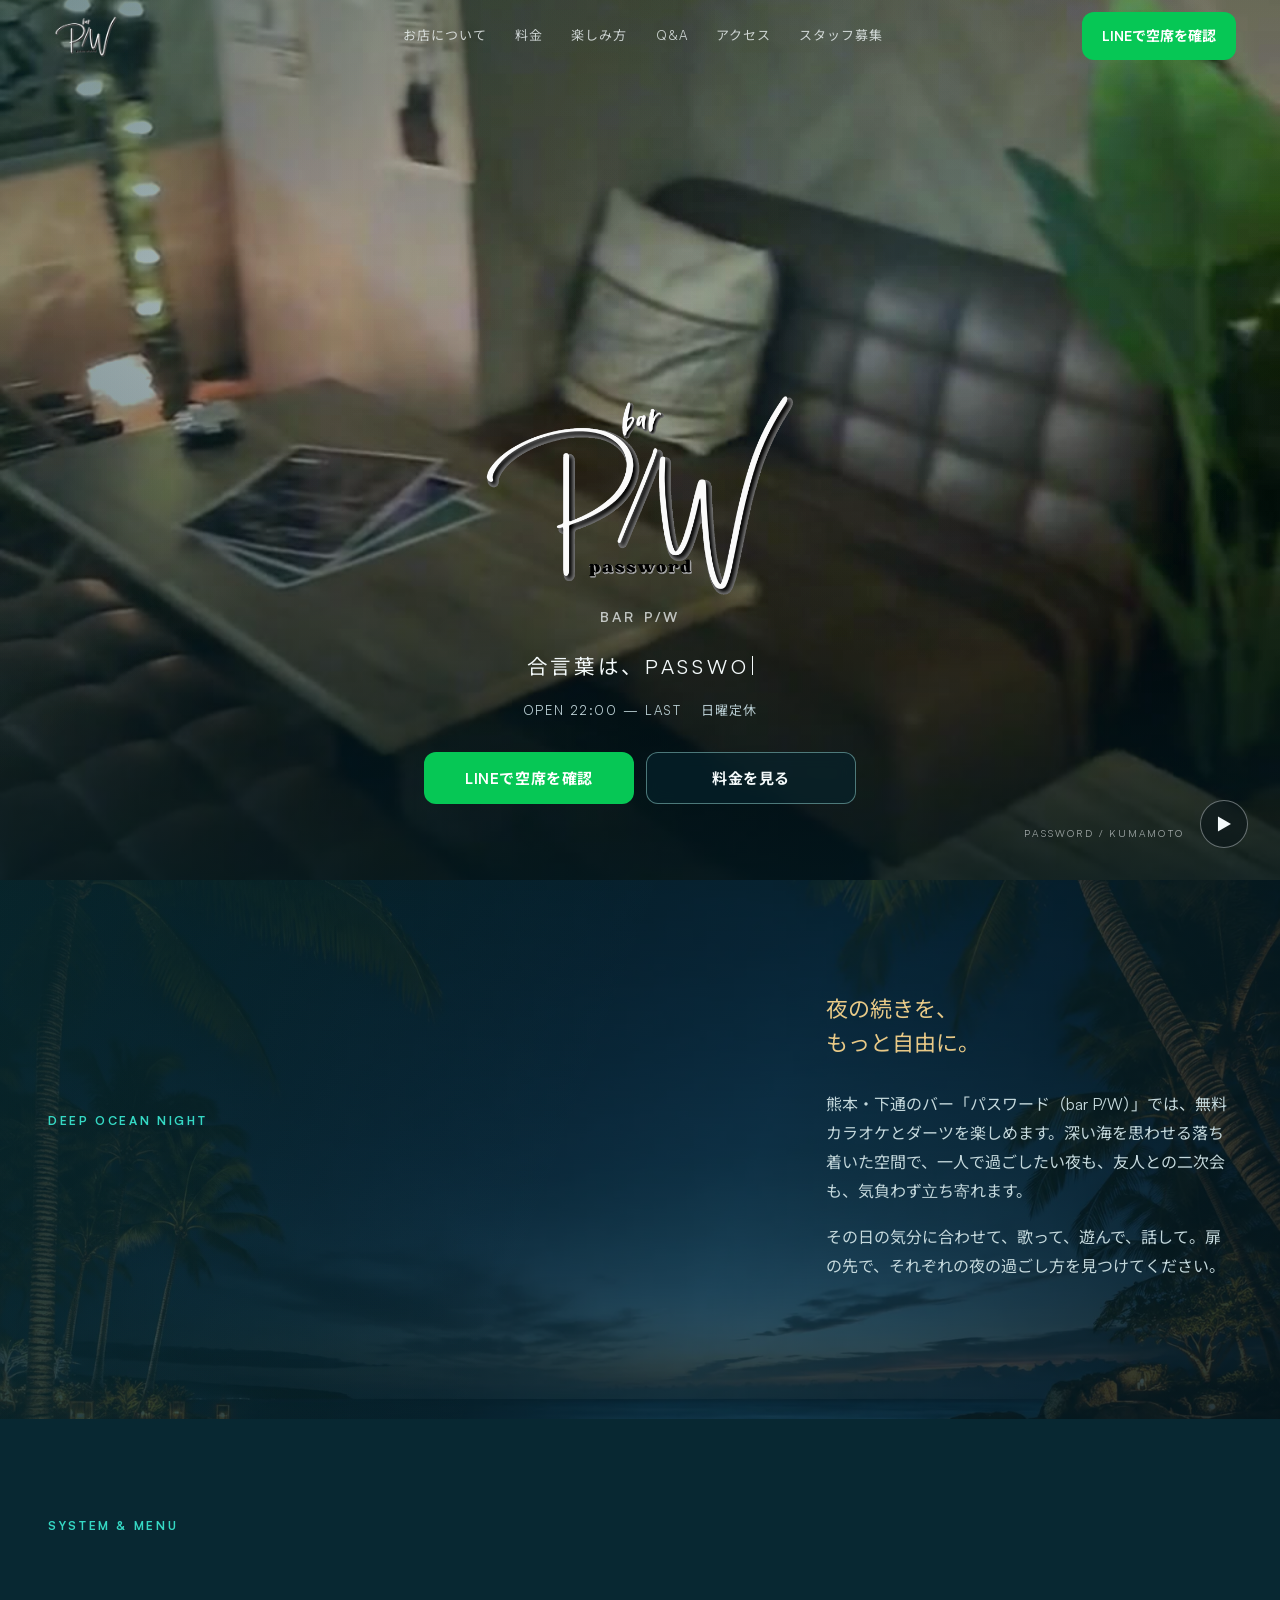
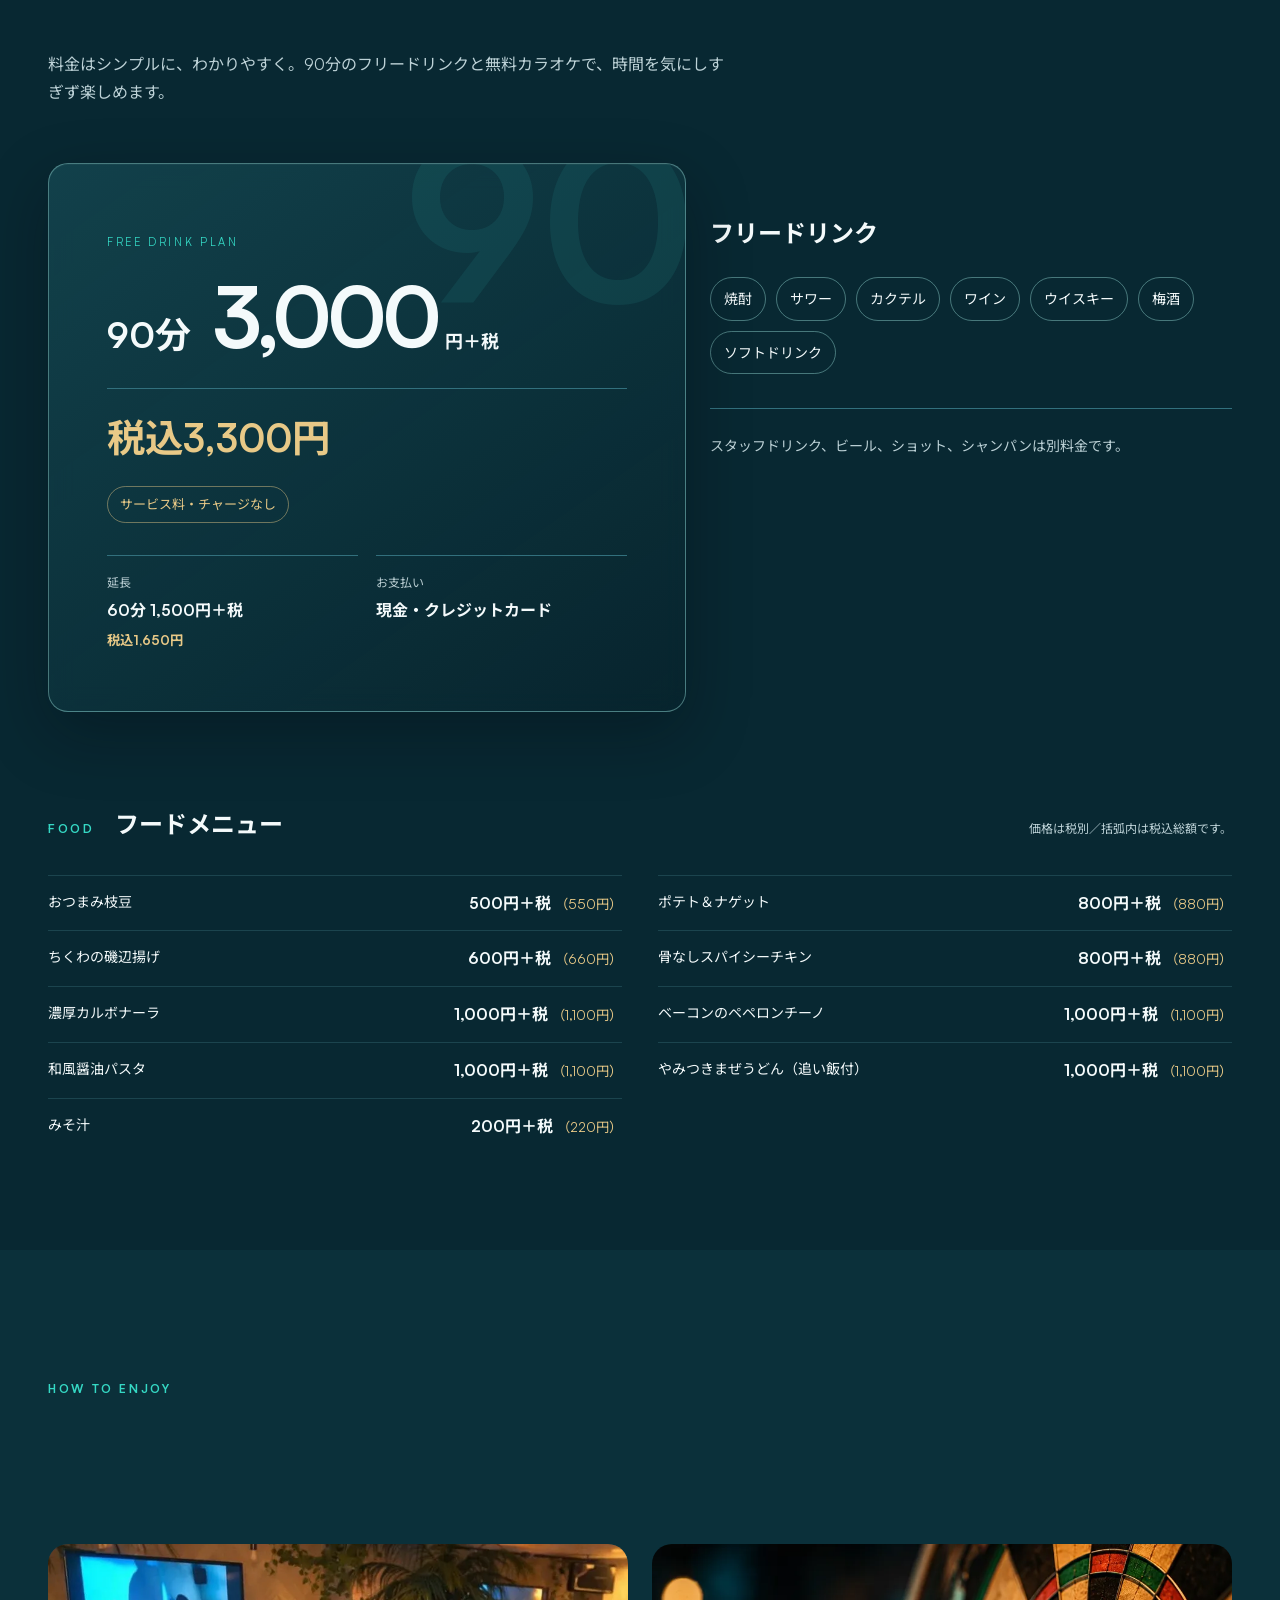
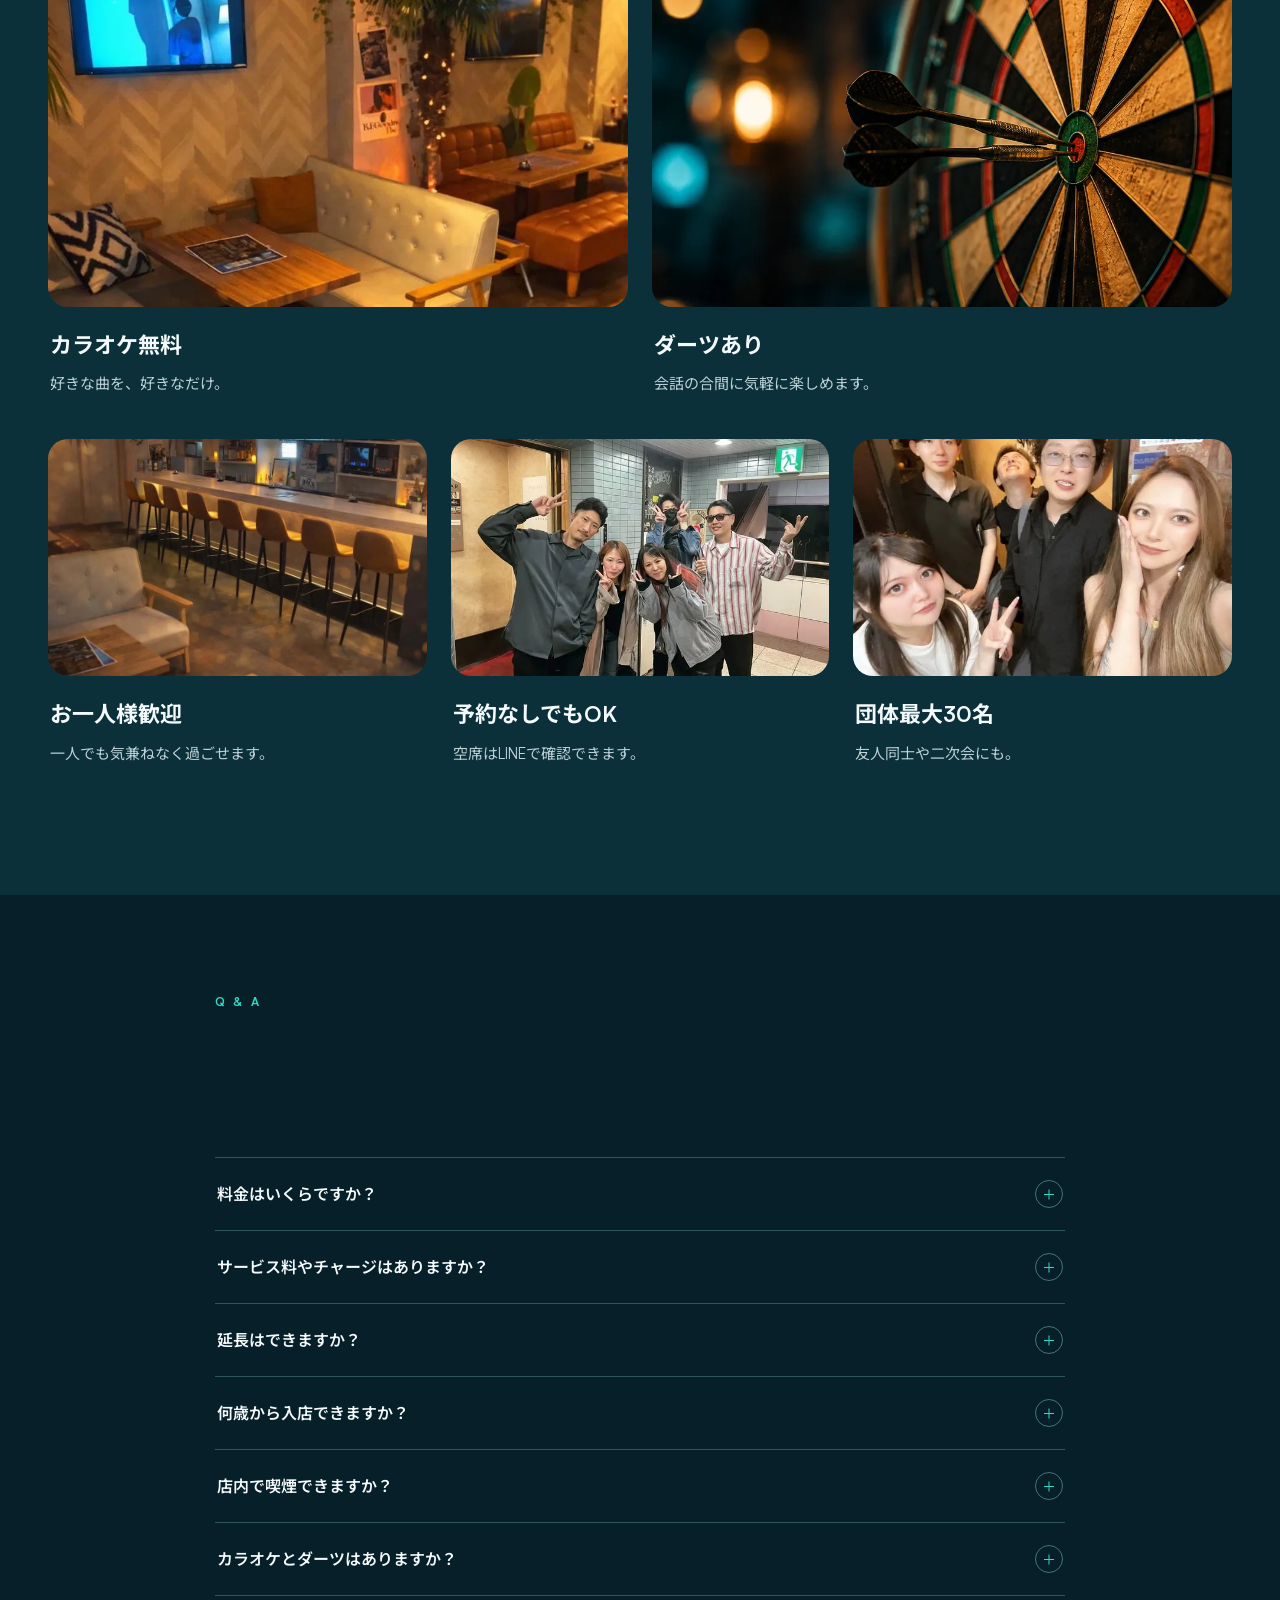
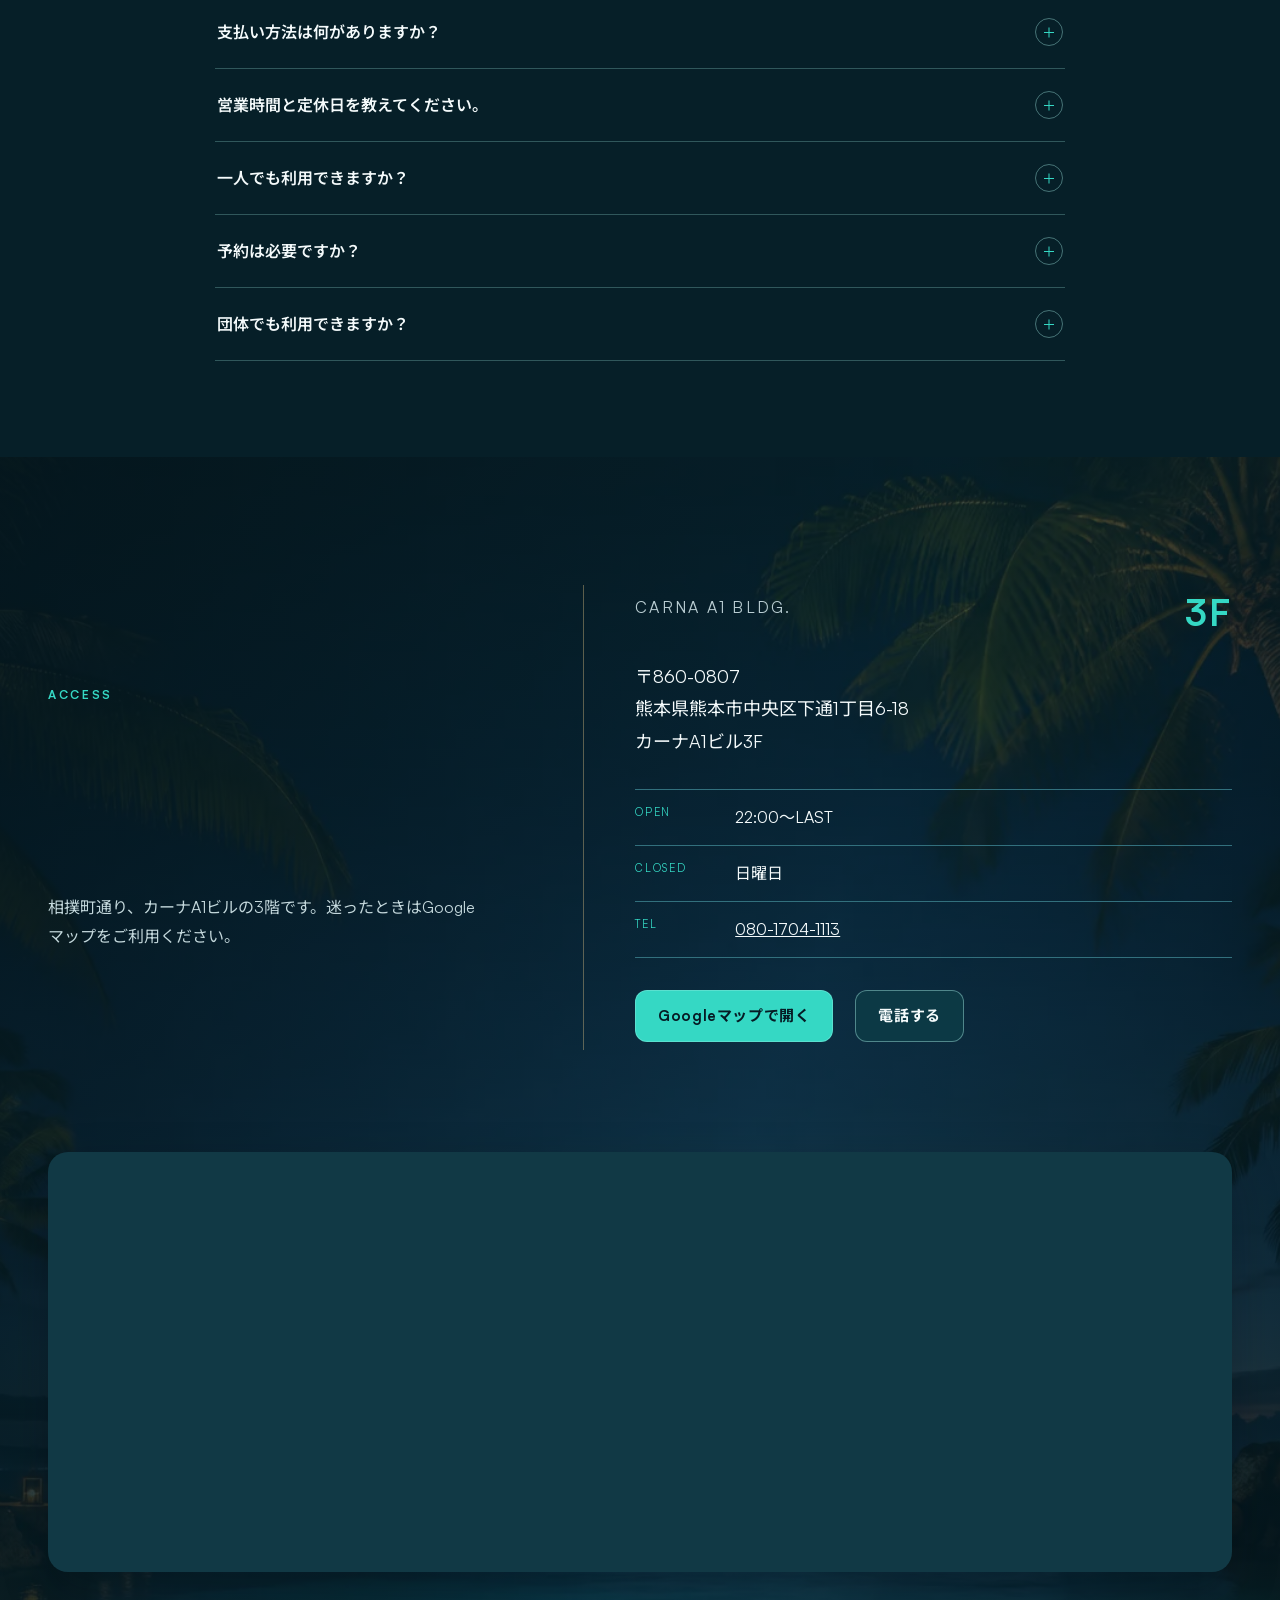
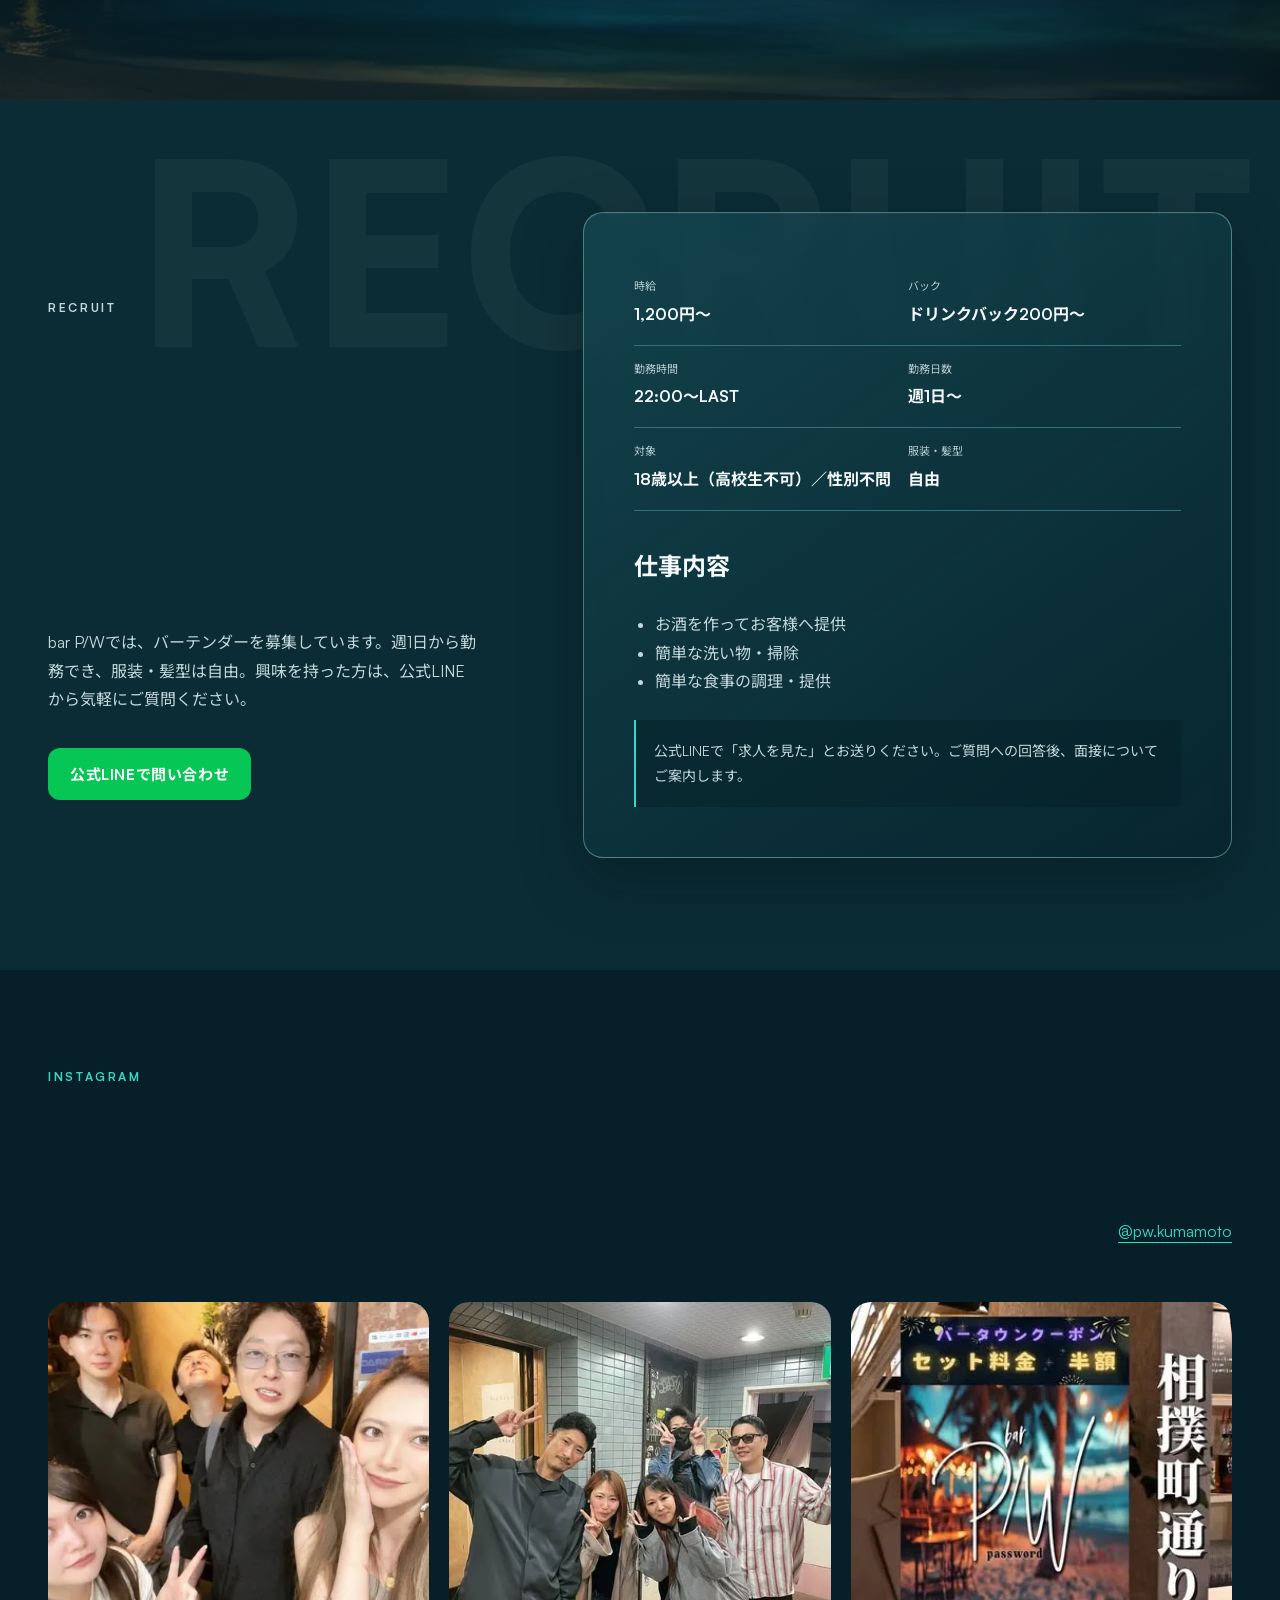
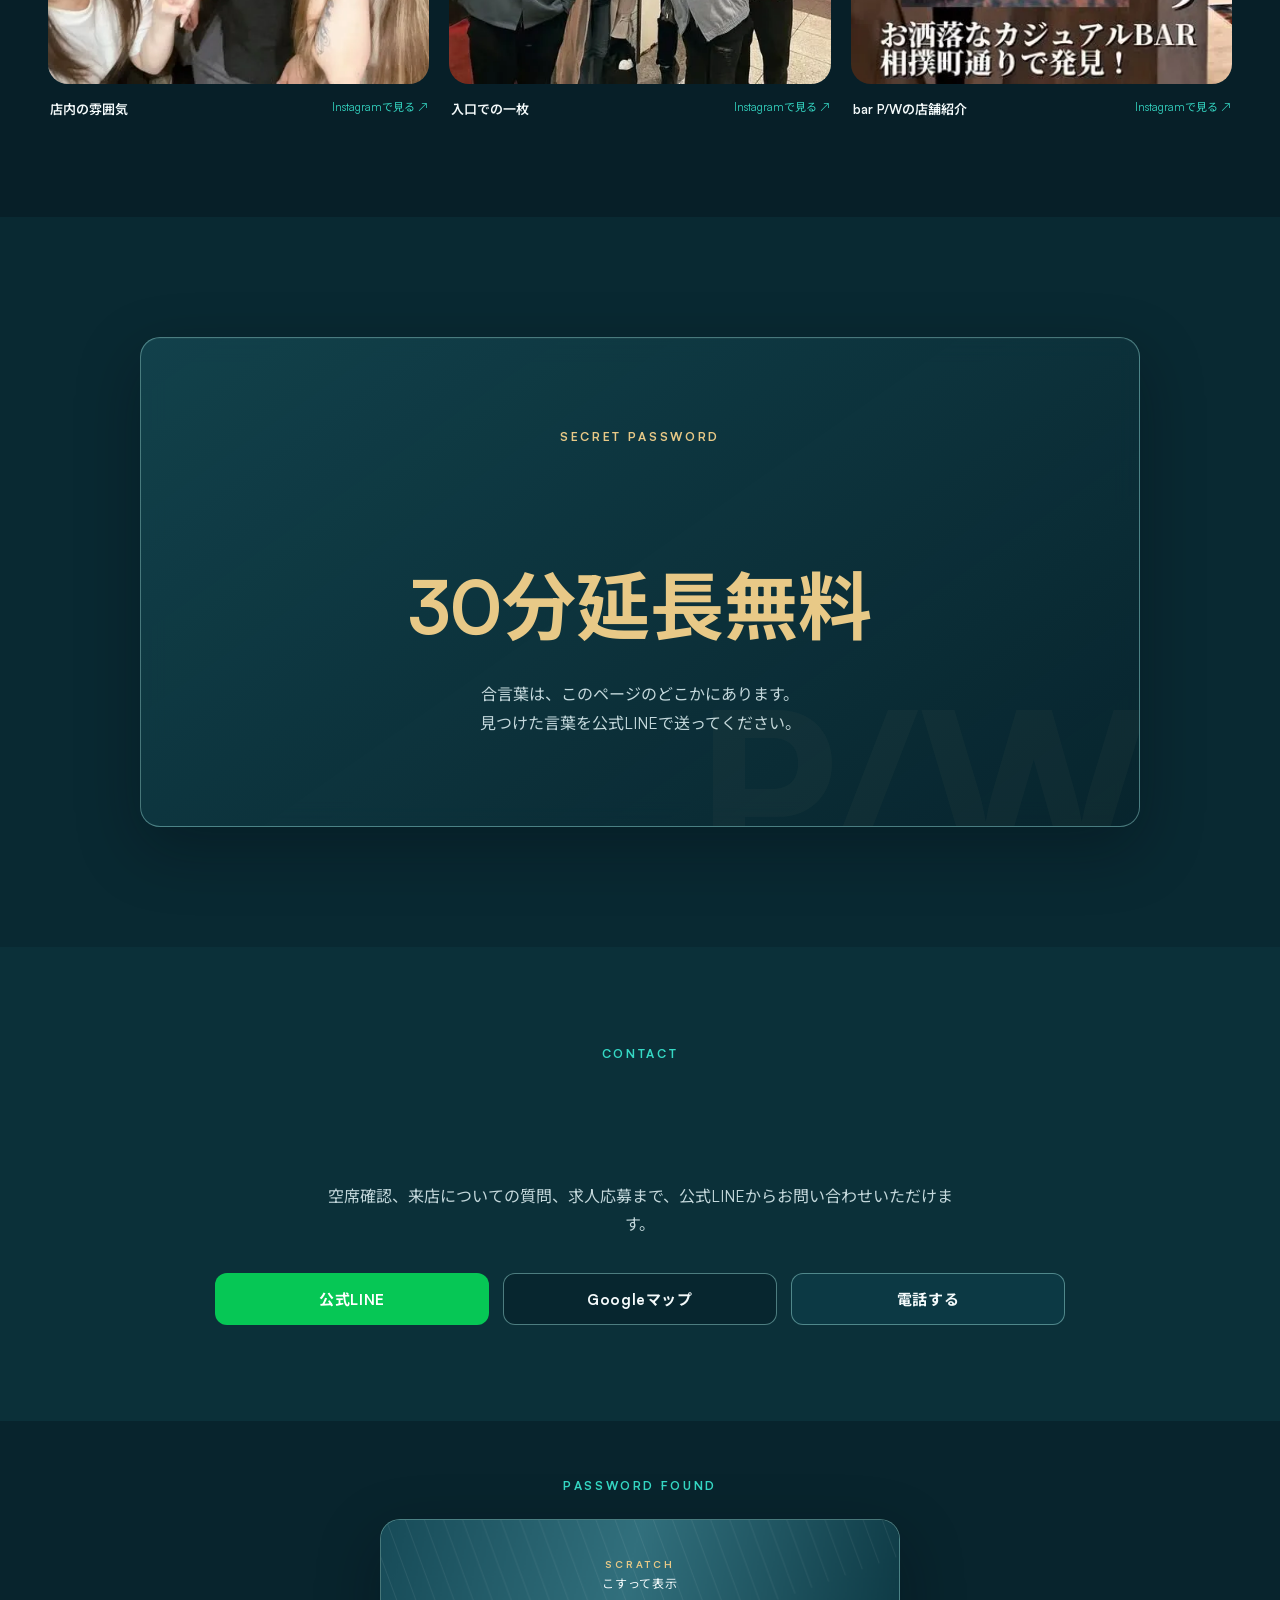
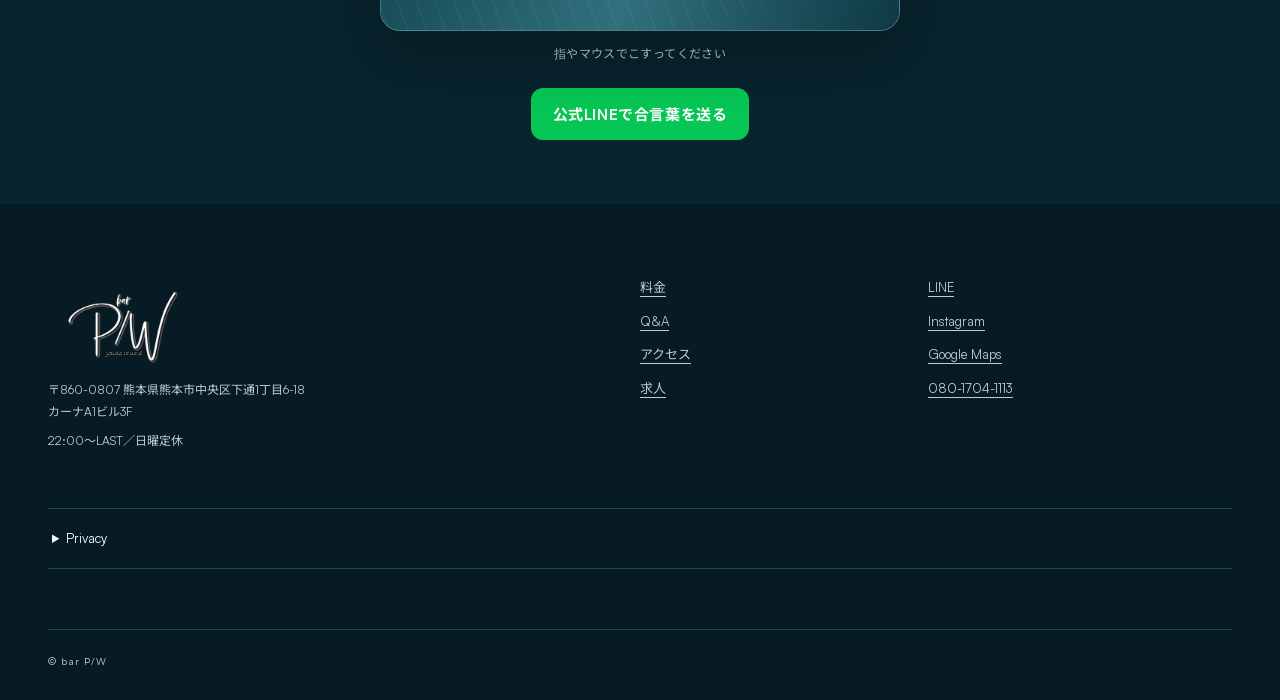
==== commit e5f5e6f0: "fix: restore heading typing and mobile image ratio" ====
--- a/index.html
+++ b/index.html
@@ -27,9 +27,9 @@
   <link rel="preload" href="assets/fonts/satoshi-variable.woff2" as="font" type="font/woff2" crossorigin>
   <link rel="preload" href="assets/fonts/noto-sans-jp.woff" as="font" type="font/woff" crossorigin>
   <link rel="preload" href="assets/images/hero-poster.webp?v=20260903-hero" as="image" type="image/webp" fetchpriority="high">
-  <link rel="stylesheet" href="assets/css/site.css?v=20260905-visual-seo">
+  <link rel="stylesheet" href="assets/css/site.css?v=20260907-photo-typewriter">
   <script>document.documentElement.classList.add("js");if("scrollRestoration"in history)history.scrollRestoration="manual";</script>
-  <script src="assets/js/site.js?v=20260905-visual-seo" defer></script>
+  <script src="assets/js/site.js?v=20260907-photo-typewriter" defer></script>
   <script type="application/ld+json">
   {
     "@context": "https://schema.org",
@@ -146,7 +146,7 @@
       <div class="container concept-grid">
         <div>
           <p class="eyebrow">DEEP OCEAN NIGHT</p>
-          <h2 id="concept-title">熊本・下通のバー<br>「パスワード」</h2>
+          <h2 id="concept-title" data-typewriter>熊本・下通のバー<br>「パスワード」</h2>
         </div>
         <div class="concept-copy reveal">
           <p class="statement">夜の続きを、<br>もっと自由に。</p>
@@ -160,7 +160,7 @@
       <div class="container">
         <header class="section-heading reveal">
           <p class="eyebrow">SYSTEM &amp; MENU</p>
-          <h2 id="system-title">料金システム</h2>
+          <h2 id="system-title" data-typewriter>料金システム</h2>
           <p>料金はシンプルに、わかりやすく。90分のフリードリンクと無料カラオケで、時間を気にしすぎず楽しめます。</p>
         </header>
         <div class="price-layout">
@@ -201,7 +201,7 @@
 
     <section class="features section" id="features" aria-labelledby="features-title">
       <div class="container">
-        <header class="section-heading reveal"><p class="eyebrow">HOW TO ENJOY</p><h2 id="features-title">今夜を、好きなスタイルで。</h2></header>
+        <header class="section-heading reveal"><p class="eyebrow">HOW TO ENJOY</p><h2 id="features-title" data-typewriter>今夜を、好きなスタイルで。</h2></header>
         <div class="feature-grid">
           <article class="feature-card reveal"><picture class="feature-card-media"><source srcset="assets/images/feature-lounge.webp" type="image/webp"><img src="assets/images/feature-lounge.jpg" width="900" height="1350" loading="lazy" alt="カラオケ用モニターを備えたbar P/Wのラウンジ席"></picture><div class="feature-card-body"><span>01</span><h3>カラオケ無料</h3><p>好きな曲を、好きなだけ。</p></div></article>
           <article class="feature-card reveal"><picture class="feature-card-media"><source srcset="assets/images/feature-darts.webp" type="image/webp"><img src="assets/images/feature-darts.jpg" width="960" height="720" loading="lazy" alt="ダーツボードとダーツのイメージ"></picture><div class="feature-card-body"><span>02</span><h3>ダーツあり</h3><p>会話の合間に気軽に楽しめます。</p></div></article>
@@ -214,7 +214,7 @@
 
     <section class="qa section section-deep" id="qa" aria-labelledby="qa-title">
       <div class="container narrow">
-        <header class="section-heading reveal"><p class="eyebrow">Q &amp; A</p><h2 id="qa-title">よくあるご質問</h2></header>
+        <header class="section-heading reveal"><p class="eyebrow">Q &amp; A</p><h2 id="qa-title" data-typewriter>よくあるご質問</h2></header>
         <div class="qa-list">
           <div class="qa-item"><button type="button" aria-expanded="true" aria-controls="answer-price" data-qa-button><span>料金はいくらですか？</span><i aria-hidden="true"></i></button><div id="answer-price" class="qa-answer"><p>基本料金は90分3,000円＋税（税込3,300円）です。焼酎、サワー、カクテル、ワイン、ウイスキー、梅酒、ソフトドリンクがフリードリンクに含まれます。</p></div></div>
           <div class="qa-item"><button type="button" aria-expanded="true" aria-controls="answer-charge" data-qa-button><span>サービス料やチャージはありますか？</span><i aria-hidden="true"></i></button><div id="answer-charge" class="qa-answer"><p>消費税以外のサービス料・チャージはありません。スタッフドリンク、ビール、ショット、シャンパンなどは別料金です。</p></div></div>
@@ -233,7 +233,7 @@
 
     <section class="access section" id="access" aria-labelledby="access-title">
       <div class="container access-grid">
-        <div class="access-intro reveal"><p class="eyebrow">ACCESS</p><h2 id="access-title">下通の夜に、<br>もう一軒。</h2><p>相撲町通り、カーナA1ビルの3階です。迷ったときはGoogleマップをご利用ください。</p></div>
+        <div class="access-intro reveal"><p class="eyebrow">ACCESS</p><h2 id="access-title" data-typewriter>下通の夜に、<br>もう一軒。</h2><p>相撲町通り、カーナA1ビルの3階です。迷ったときはGoogleマップをご利用ください。</p></div>
         <div class="access-card reveal">
           <p class="building">CARNA A1 BLDG. <strong>3F</strong></p>
           <address>〒860-0807<br>熊本県熊本市中央区下通1丁目6-18<br>カーナA1ビル3F</address>
@@ -248,7 +248,7 @@
 
     <section class="recruit section" id="recruit" aria-labelledby="recruit-title">
       <div class="container recruit-grid">
-        <div class="recruit-copy reveal"><p class="eyebrow">RECRUIT</p><h2 id="recruit-title">一緒に、心地よい夜を<br>つくりませんか。</h2><p>bar P/Wでは、バーテンダーを募集しています。週1日から勤務でき、服装・髪型は自由。興味を持った方は、公式LINEから気軽にご質問ください。</p><a class="button button-line" href="https://lin.ee/wrCSHwp" data-track="line_click" data-position="recruit">公式LINEで問い合わせ</a></div>
+        <div class="recruit-copy reveal"><p class="eyebrow">RECRUIT</p><h2 id="recruit-title" data-typewriter>一緒に、心地よい夜を<br>つくりませんか。</h2><p>bar P/Wでは、バーテンダーを募集しています。週1日から勤務でき、服装・髪型は自由。興味を持った方は、公式LINEから気軽にご質問ください。</p><a class="button button-line" href="https://lin.ee/wrCSHwp" data-track="line_click" data-position="recruit">公式LINEで問い合わせ</a></div>
         <div class="recruit-card reveal">
           <dl class="recruit-facts"><div><dt>時給</dt><dd>1,200円〜</dd></div><div><dt>バック</dt><dd>ドリンクバック200円〜</dd></div><div><dt>勤務時間</dt><dd>22:00〜LAST</dd></div><div><dt>勤務日数</dt><dd>週1日〜</dd></div><div><dt>対象</dt><dd>18歳以上（高校生不可）／性別不問</dd></div><div><dt>服装・髪型</dt><dd>自由</dd></div></dl>
           <div class="job-detail"><h3>仕事内容</h3><ul><li>お酒を作ってお客様へ提供</li><li>簡単な洗い物・掃除</li><li>簡単な食事の調理・提供</li></ul><p>公式LINEで「求人を見た」とお送りください。ご質問への回答後、面接についてご案内します。</p></div>
@@ -258,7 +258,7 @@
 
     <section class="social section section-deep" id="social" aria-labelledby="social-title">
       <div class="container">
-        <header class="section-heading social-heading reveal"><div><p class="eyebrow">INSTAGRAM</p><h2 id="social-title">店内の日常を、<br>もう少し。</h2></div><a class="text-link" href="https://www.instagram.com/pw.kumamoto/" data-track="instagram_click" data-position="social-heading">@pw.kumamoto</a></header>
+        <header class="section-heading social-heading reveal"><div><p class="eyebrow">INSTAGRAM</p><h2 id="social-title" data-typewriter>店内の日常を、<br>もう少し。</h2></div><a class="text-link" href="https://www.instagram.com/pw.kumamoto/" data-track="instagram_click" data-position="social-heading">@pw.kumamoto</a></header>
         <div class="social-grid">
           <a class="social-card reveal" href="https://www.instagram.com/pw.kumamoto/" data-track="instagram_click" data-position="card-1"><picture><source srcset="assets/images/instagram-staff.webp" type="image/webp"><img src="assets/images/instagram-staff.jpg" width="640" height="480" loading="lazy" alt="bar P/W店内で撮影したスタッフとお客様の一枚"></picture><span><b>店内の雰囲気</b><i>Instagramで見る ↗</i></span></a>
           <a class="social-card reveal" href="https://www.instagram.com/pw.kumamoto/" data-track="instagram_click" data-position="card-2"><picture><source srcset="assets/images/instagram-entrance.webp" type="image/webp"><img src="assets/images/instagram-entrance.jpg" width="640" height="479" loading="lazy" alt="カーナA1ビル3階のbar P/W入口前で撮影した一枚"></picture><span><b>入口での一枚</b><i>Instagramで見る ↗</i></span></a>
@@ -271,7 +271,7 @@
       <div class="container coupon-card reveal">
         <div class="coupon-mark" aria-hidden="true">P/W</div>
         <p class="eyebrow">SECRET PASSWORD</p>
-        <h2 id="coupon-title">合言葉を探してください。</h2>
+        <h2 id="coupon-title" data-typewriter>合言葉を探してください。</h2>
         <p class="coupon-benefit">30分延長無料</p>
         <p class="coupon-hint">合言葉は、このページのどこかにあります。<br>見つけた言葉を公式LINEで送ってください。</p>
       </div>
@@ -280,7 +280,7 @@
     <section class="final-cta section section-deep" aria-labelledby="final-title">
       <div class="container narrow reveal">
         <p class="eyebrow">CONTACT</p>
-        <h2 id="final-title">今夜の予定を、LINEで。</h2>
+        <h2 id="final-title" data-typewriter>今夜の予定を、LINEで。</h2>
         <p>空席確認、来店についての質問、求人応募まで、公式LINEからお問い合わせいただけます。</p>
         <div class="final-actions"><a class="button button-line" href="https://lin.ee/wrCSHwp" data-track="line_click" data-position="final">公式LINE</a><a class="button button-ghost" href="https://maps.app.goo.gl/pdZwoW62CMmFcNZ29" data-track="map_click" data-position="final">Googleマップ</a><a class="button button-call" href="tel:08017041113" data-track="phone_click" data-position="final">電話する</a></div>
       </div>
--- a/assets/css/site.css
+++ b/assets/css/site.css
@@ -164,7 +164,7 @@
 .feature-grid { display: grid; grid-template-columns: repeat(12,minmax(0,1fr)); gap: 42px 24px; }
 .feature-card { grid-column: span 4; min-width: 0; }
 .feature-card:nth-child(-n+2) { grid-column: span 6; }
-.feature-card-media { display: block; aspect-ratio: 16 / 10; overflow: hidden; border-radius: 20px; background: #123f4b; }
+.feature-card-media { display: block; width: 100%; aspect-ratio: 16 / 10; overflow: hidden; border-radius: 20px; background: #123f4b; }
 .feature-card-media img { width: 100%; height: 100%; object-fit: cover; object-position: center; transition: transform .6s ease; }
 .feature-card:first-child .feature-card-media img { object-position: center 24%; }
 .feature-card:nth-child(3) .feature-card-media img { object-position: center 42%; }
@@ -551,7 +551,7 @@
   .feature-card,
   .feature-card:nth-child(-n+2),
   .feature-card:last-child { grid-column: 1; }
-  .feature-card-media { aspect-ratio: 16 / 10; }
+  .feature-card-media { aspect-ratio: 4 / 3; }
   .access-card { padding: 32px 0 0; border-left: 0; border-top: 1px solid rgba(232,201,135,.38); }
   .social-heading { display: block; }
   .social-heading .text-link { display: inline-block; margin-top: 18px; }
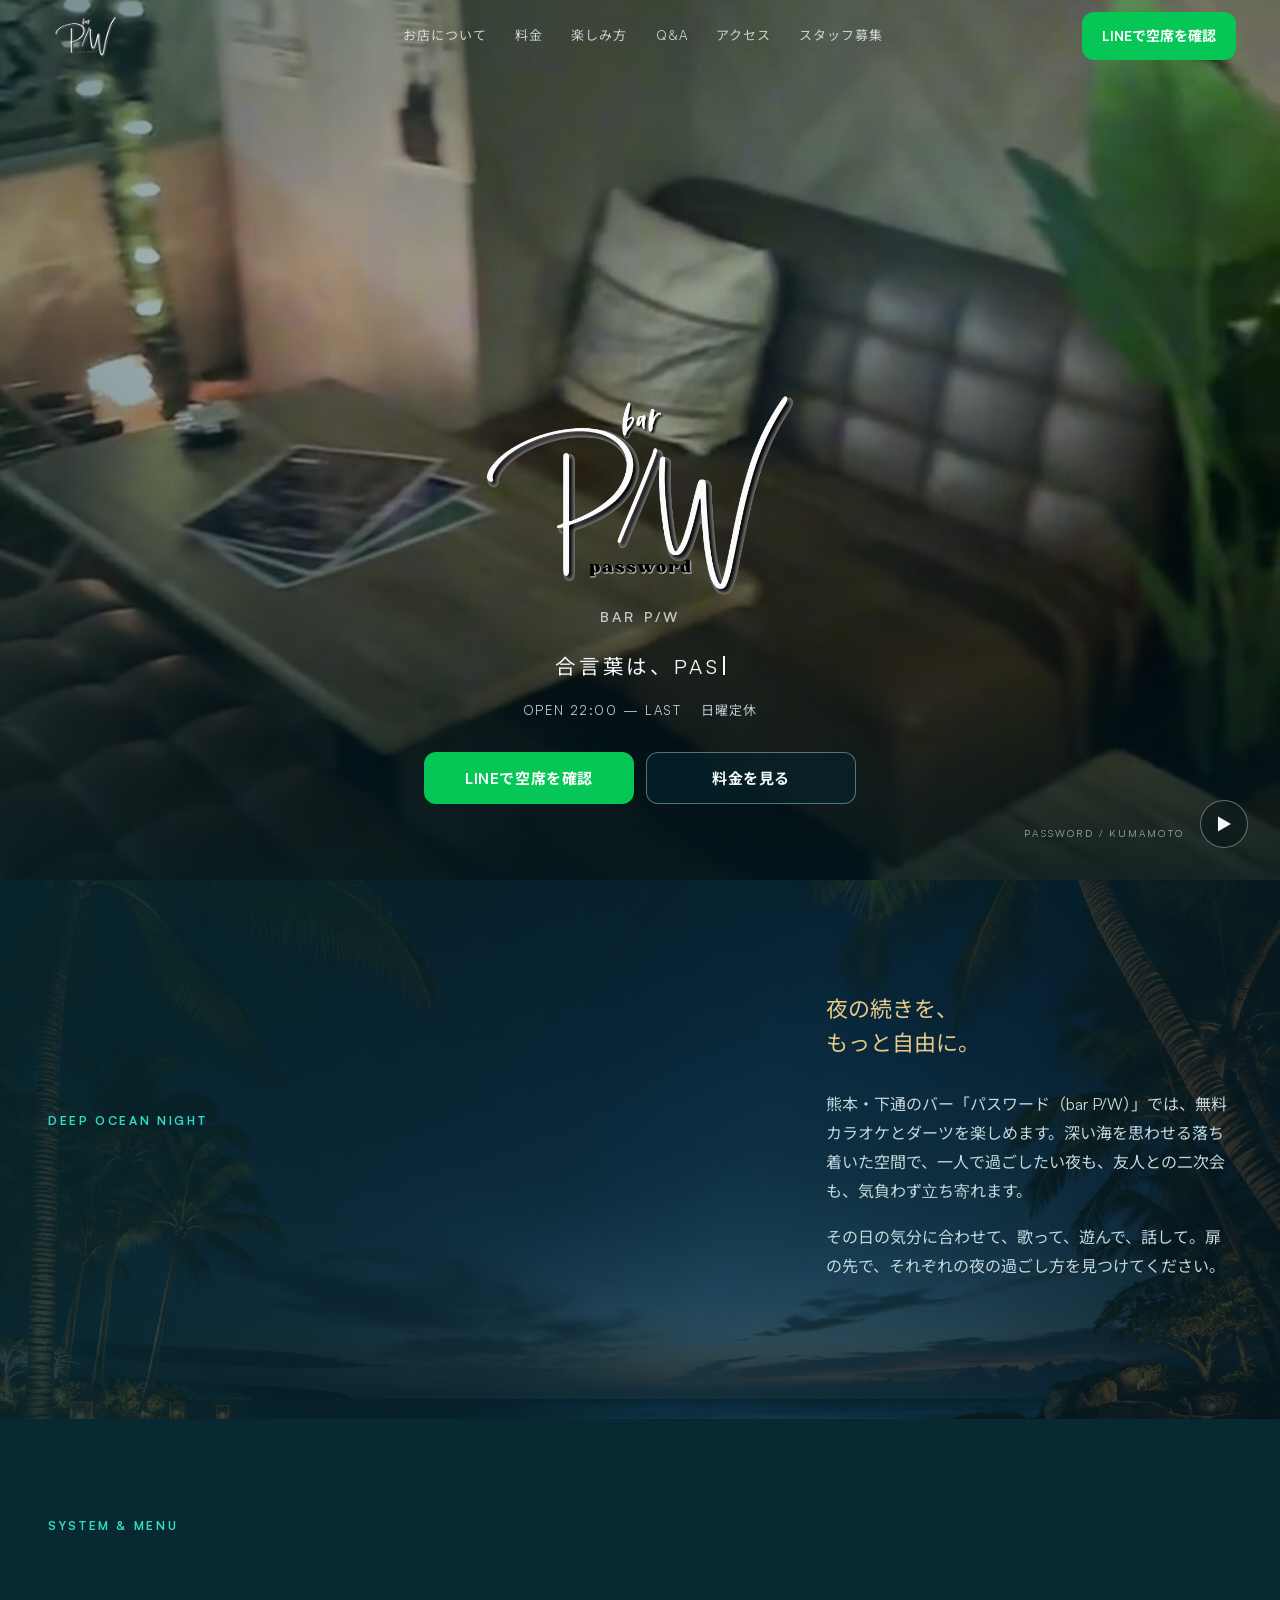
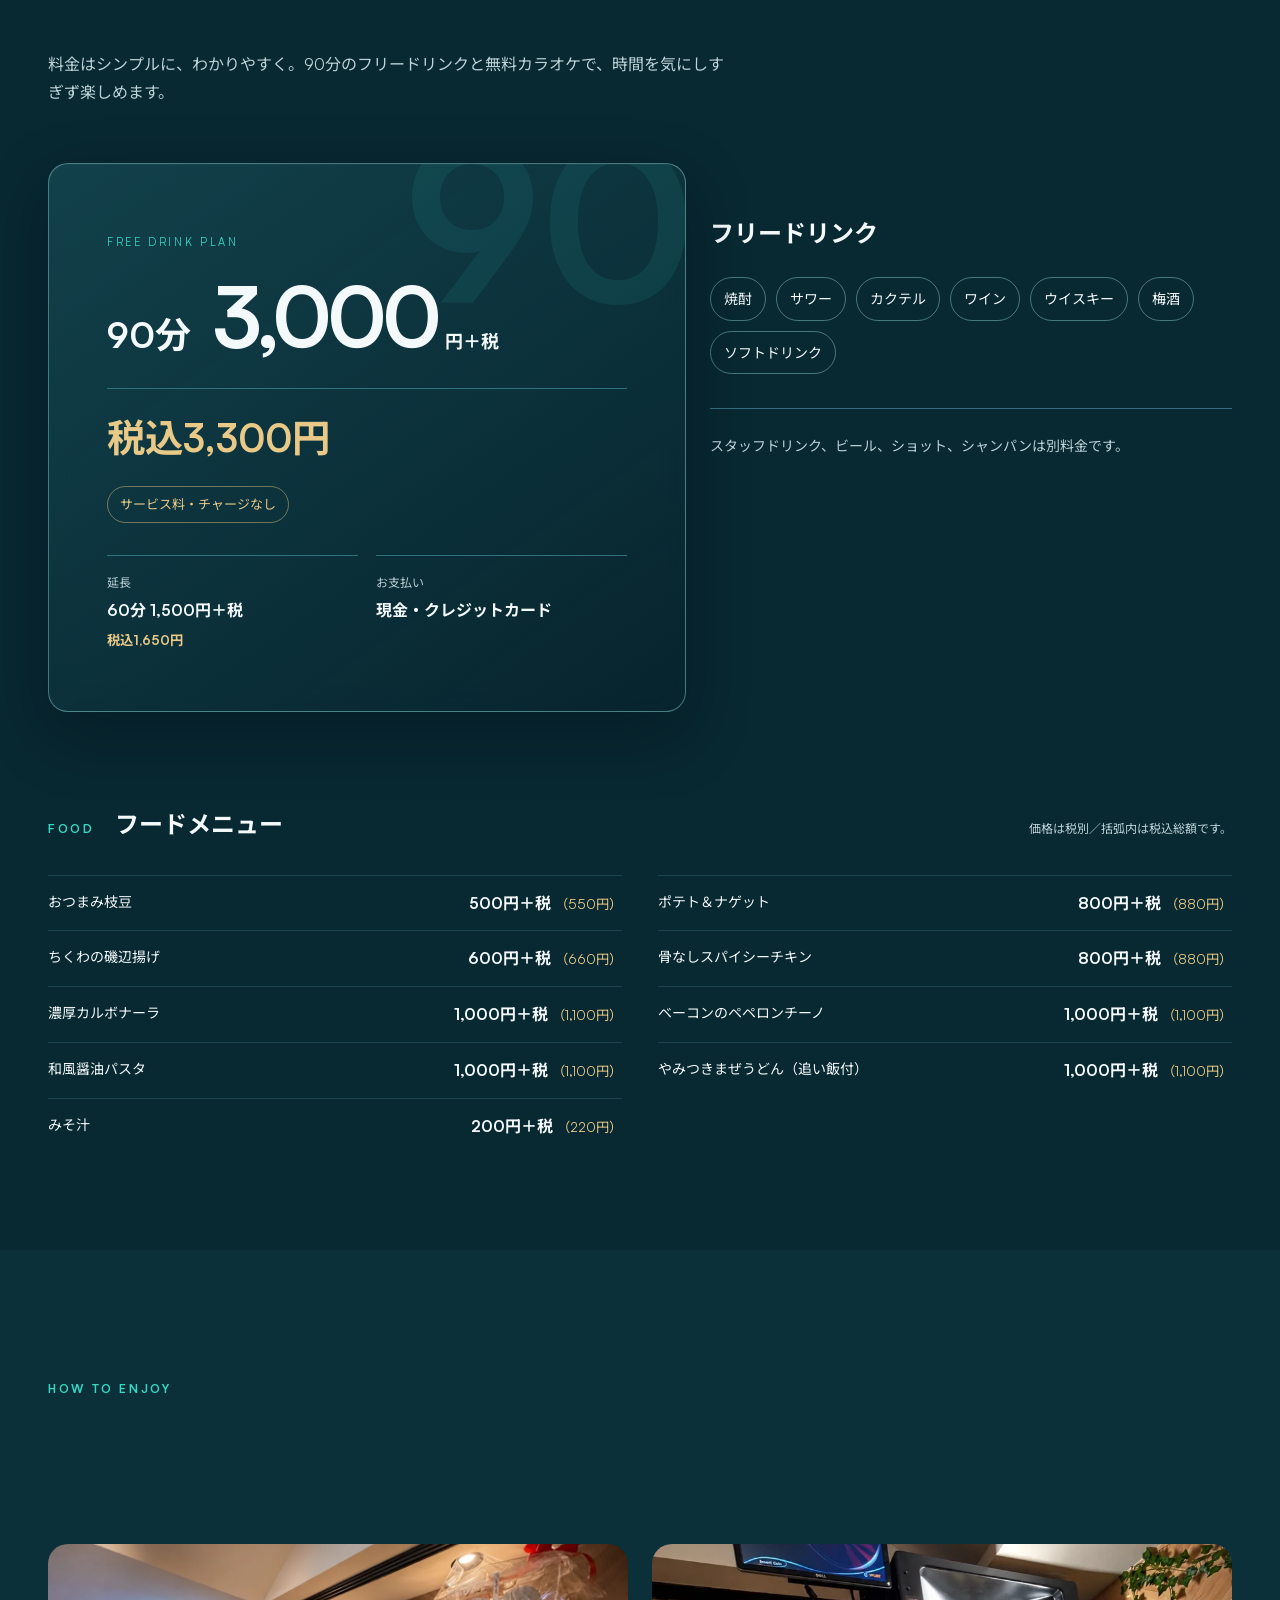
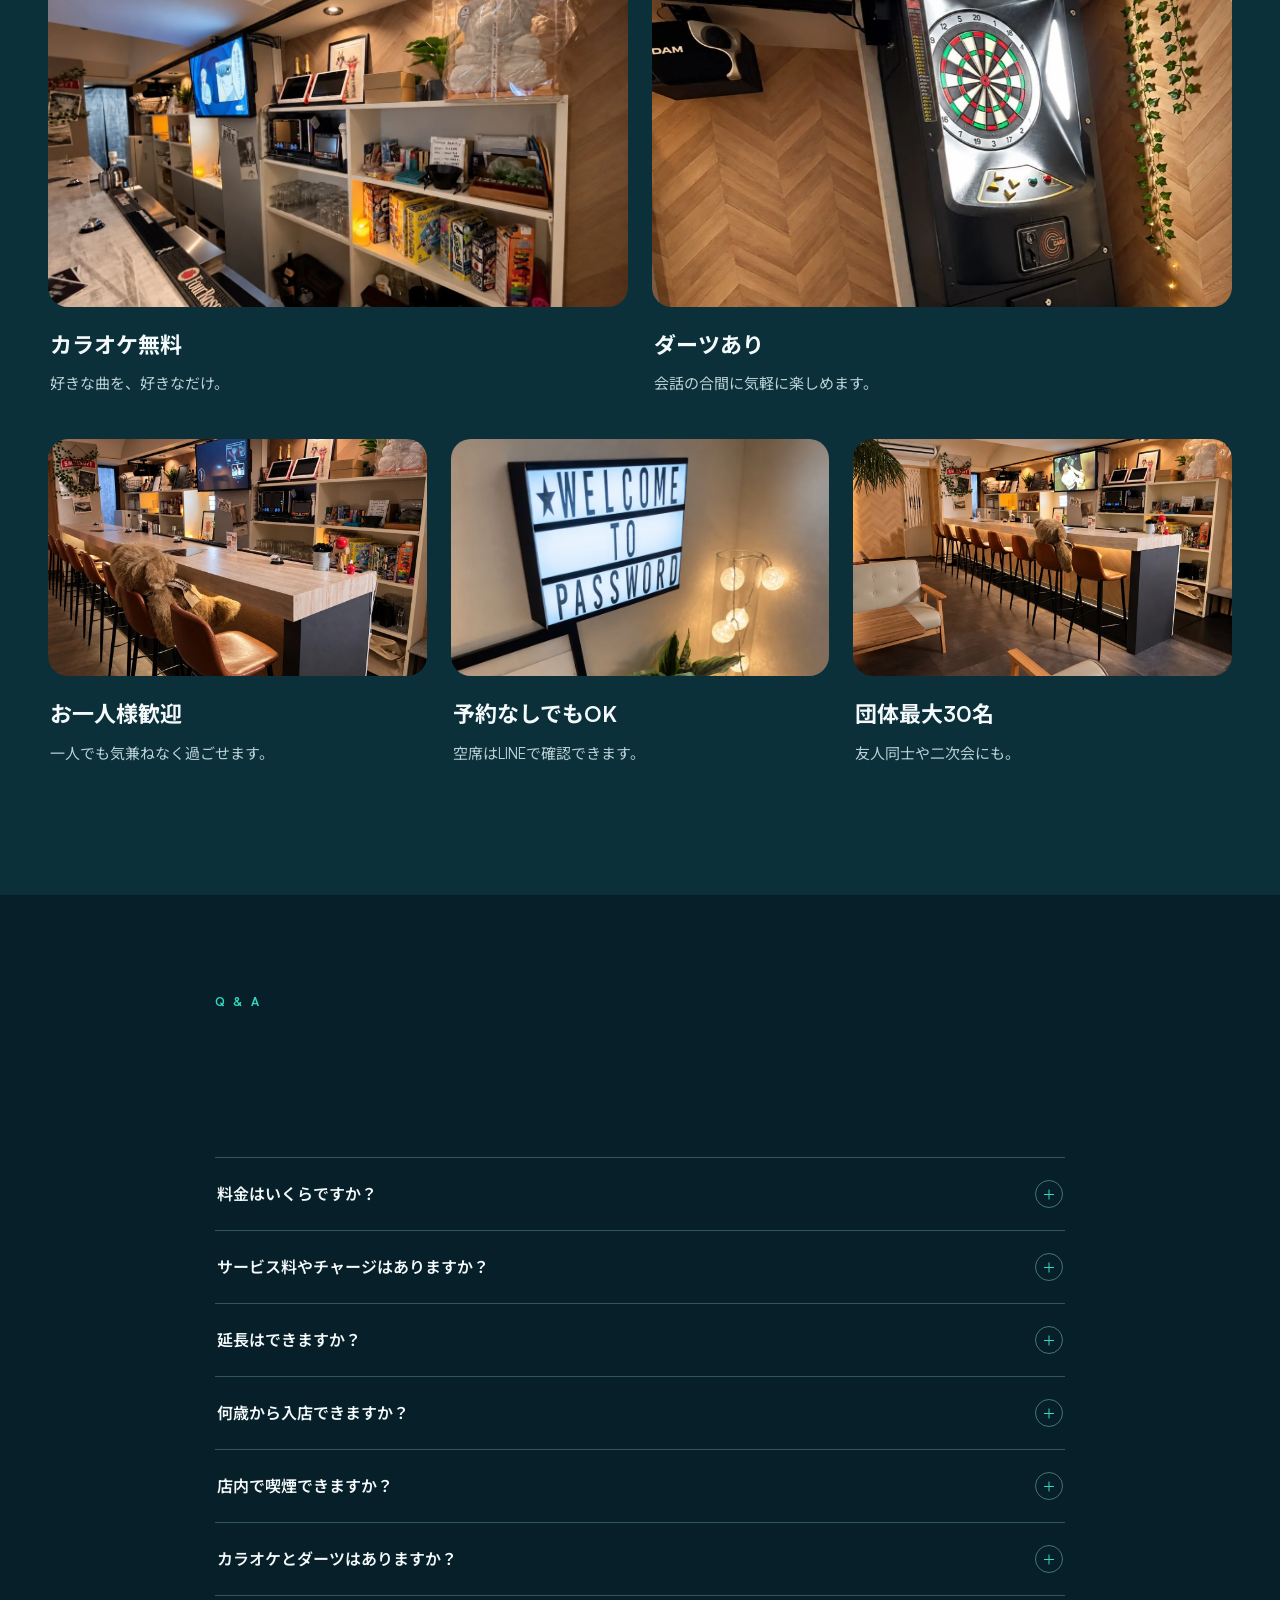
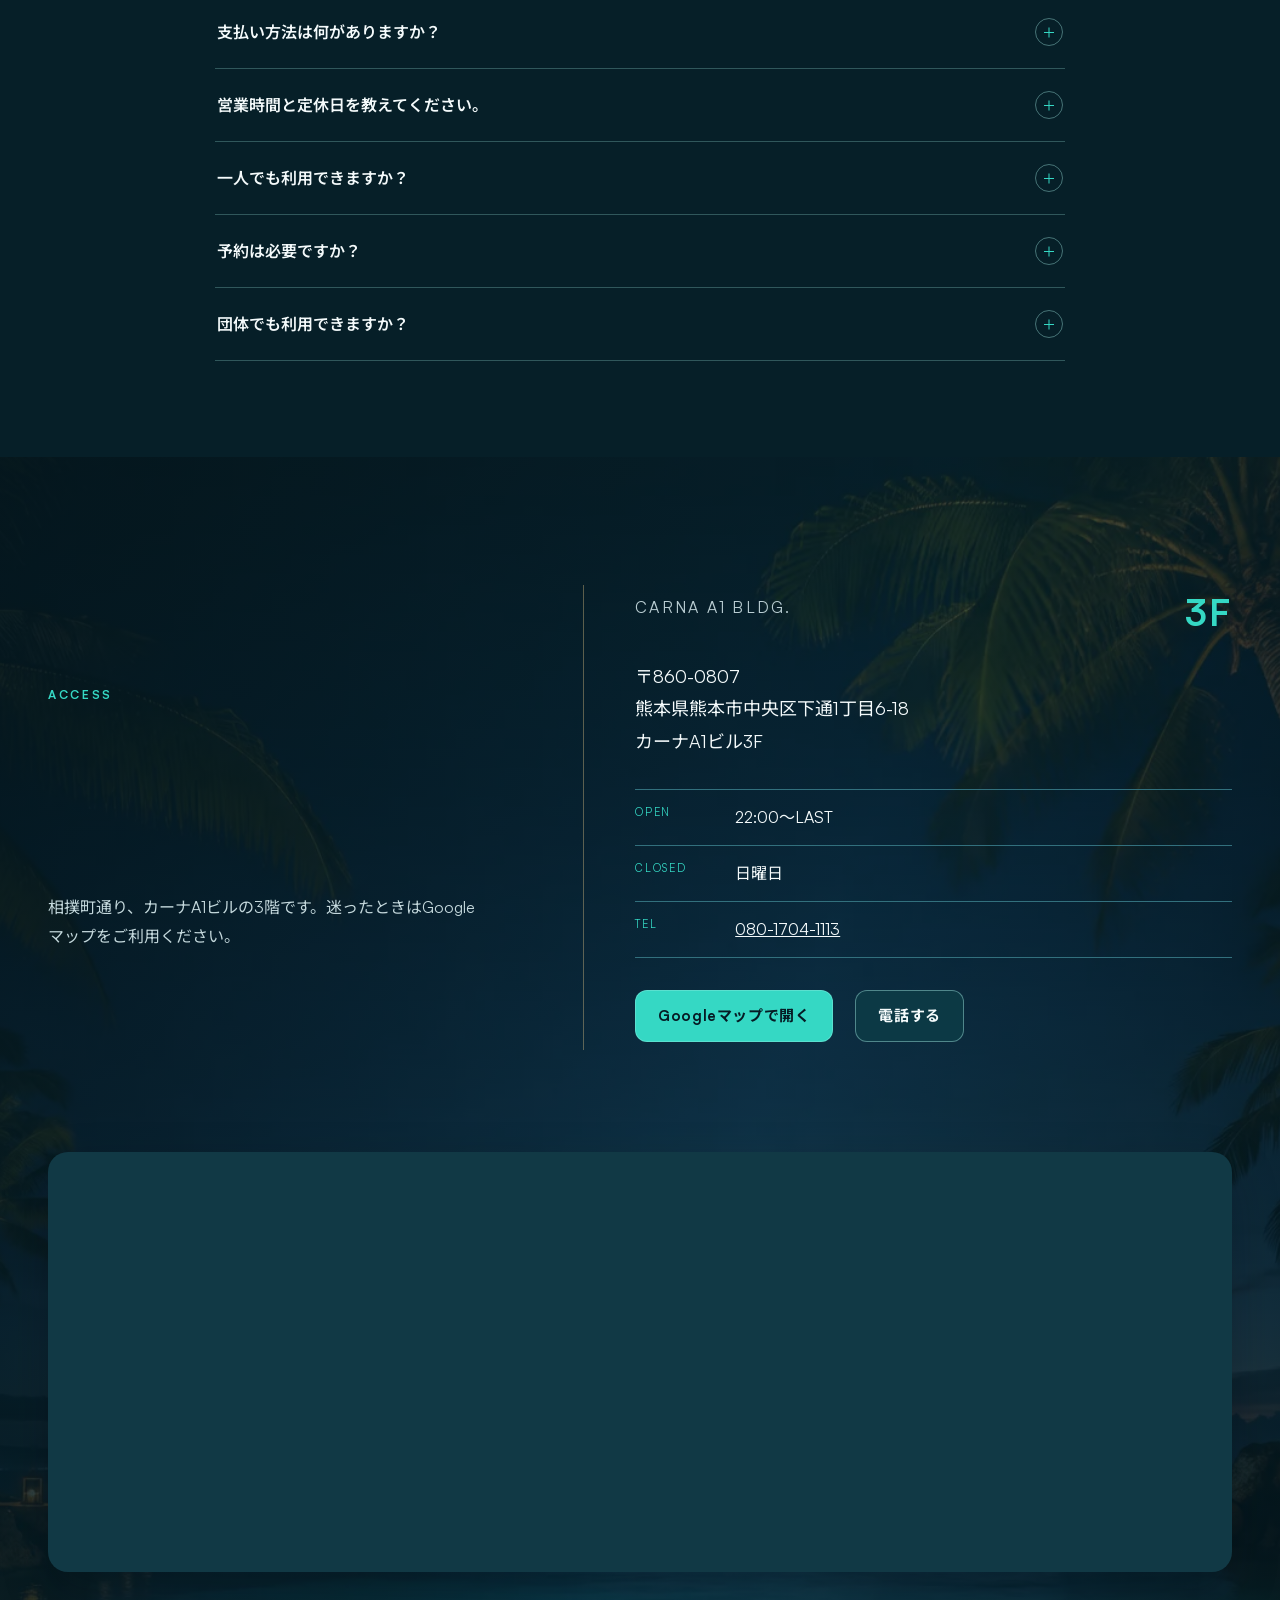
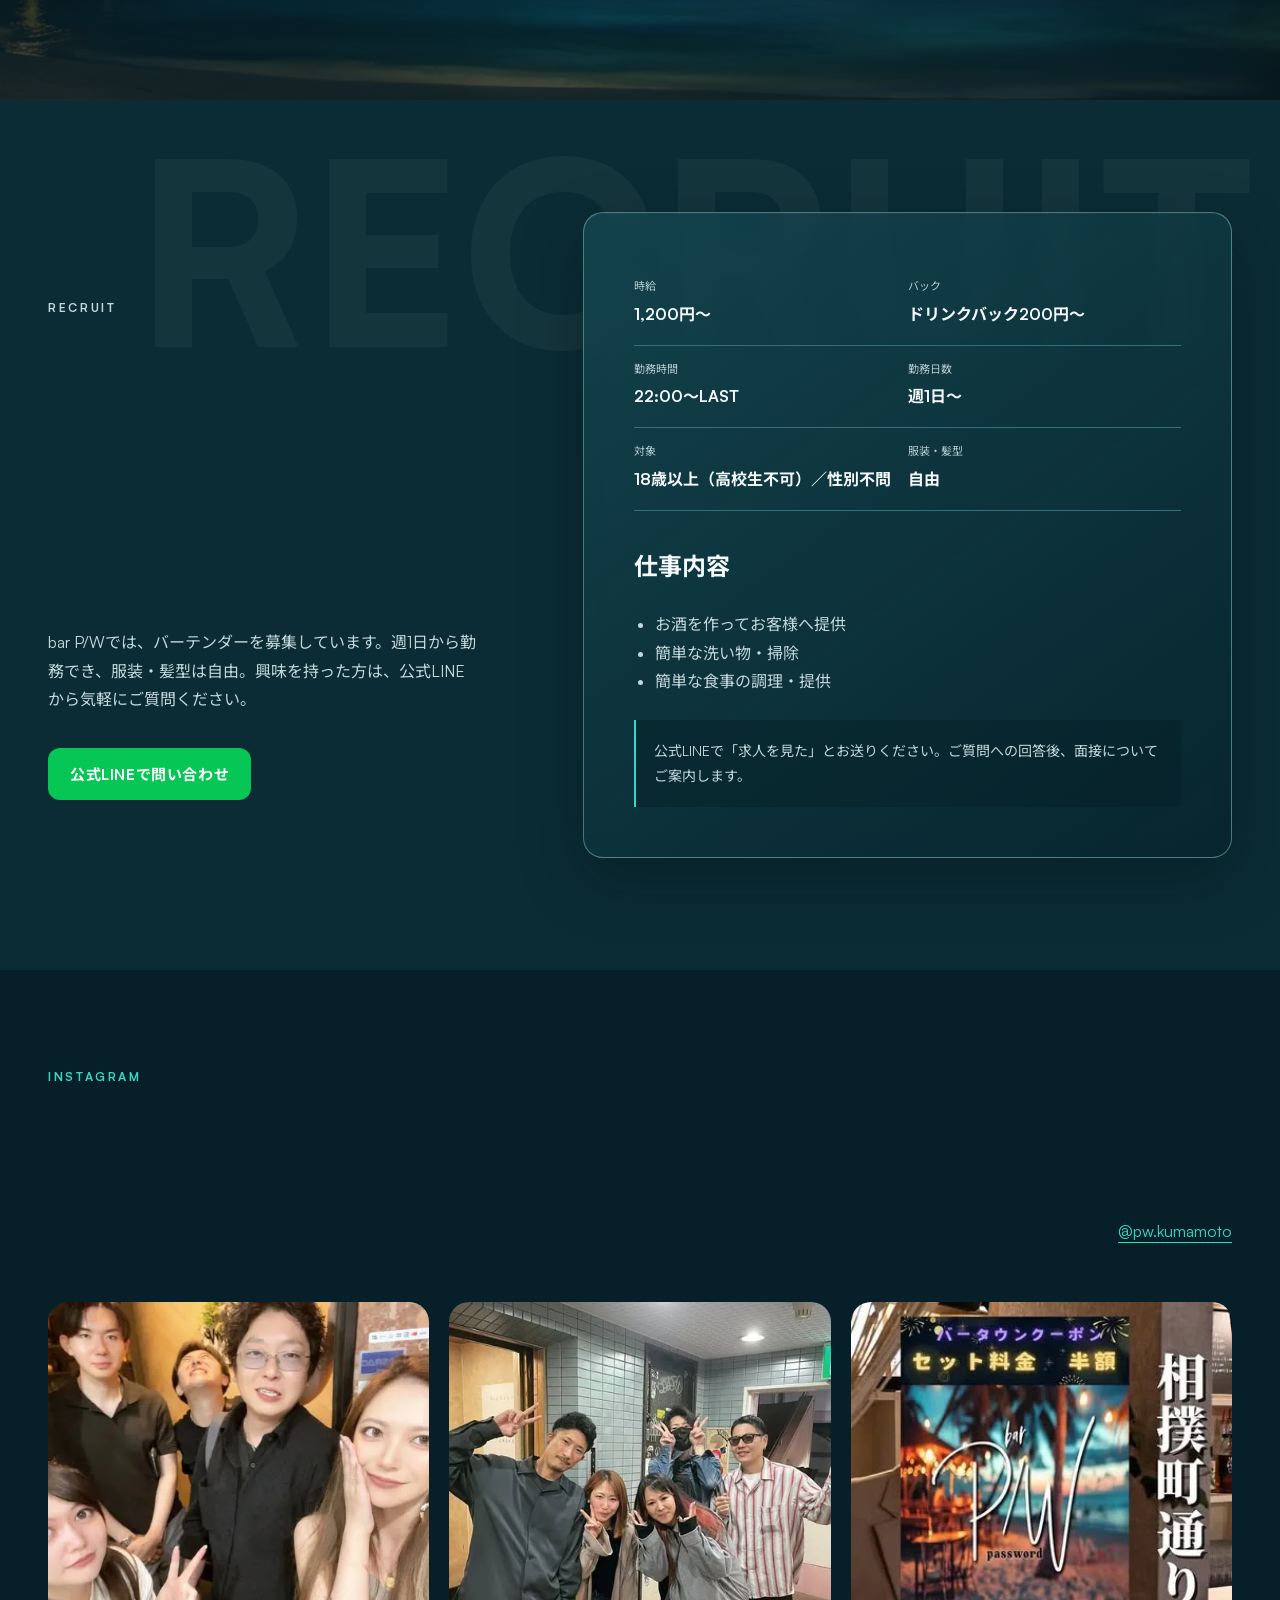
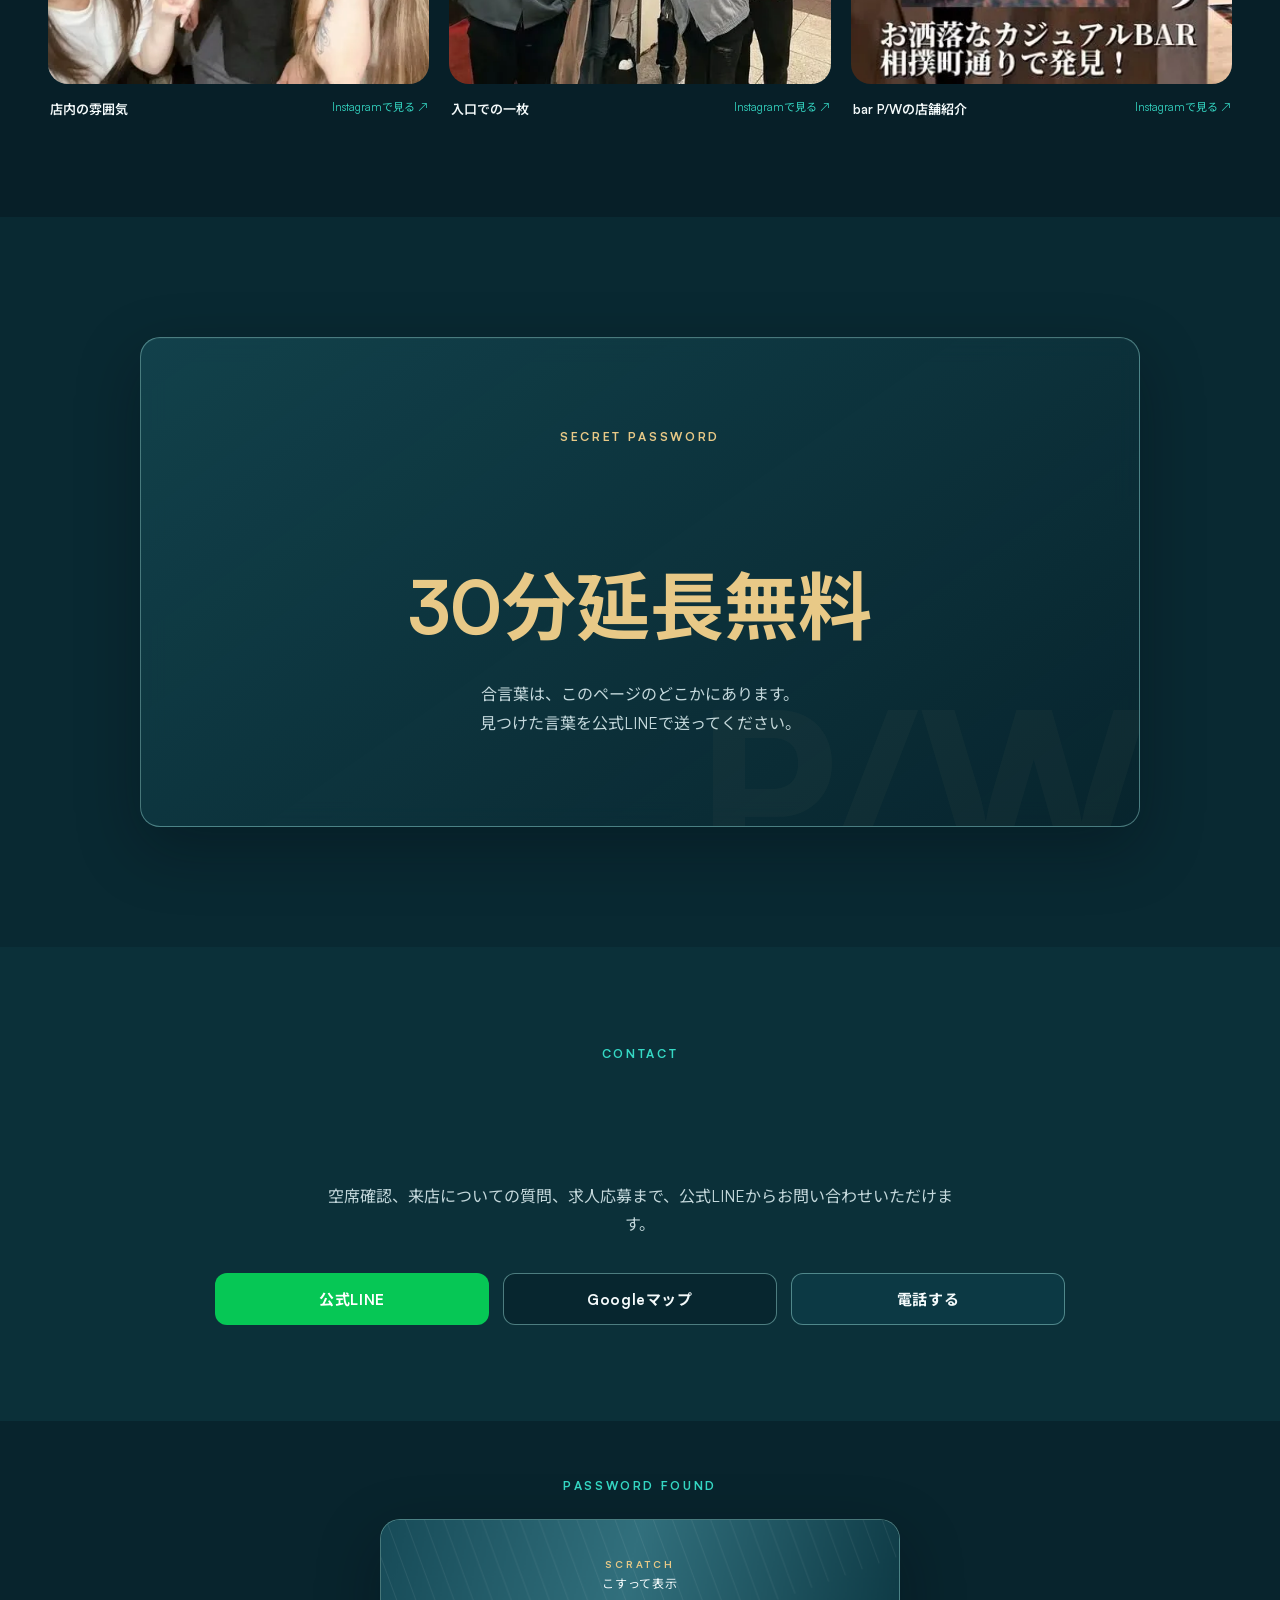
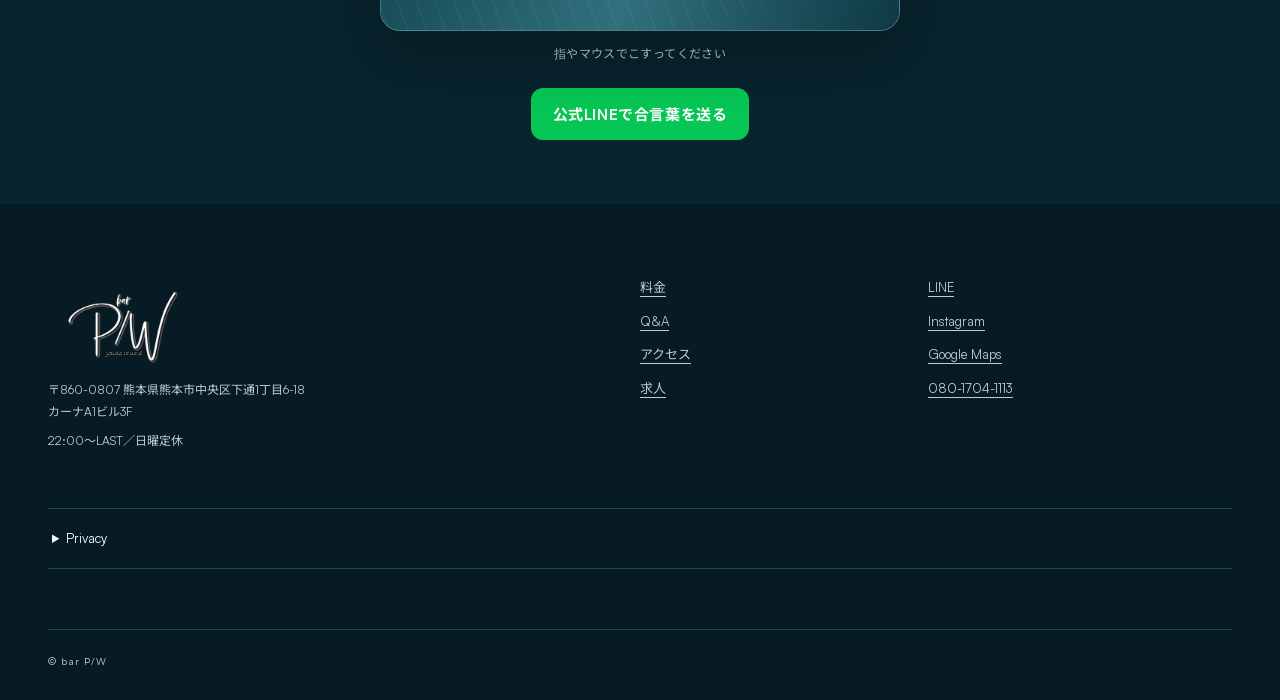
==== commit 9cc347e0: "feat: update website with approved interior photos" ====
--- a/index.html
+++ b/index.html
@@ -5,7 +5,7 @@
   <meta name="viewport" content="width=device-width, initial-scale=1">
   <meta name="description" content="熊本市中央区下通のバー「パスワード（bar P/W）」。カラオケ無料・ダーツあり。90分3,000円＋税、サービス料・チャージなし。営業時間、アクセス、空席確認はこちら。">
   <meta name="theme-color" content="#061B24">
-  <meta name="robots" content="noindex,nofollow">
+  <meta name="robots" content="noindex, nofollow">
   <link rel="canonical" href="https://password-kumamoto.com/">
   <meta property="og:type" content="website">
   <meta property="og:locale" content="ja_JP">
@@ -27,7 +27,7 @@
   <link rel="preload" href="assets/fonts/satoshi-variable.woff2" as="font" type="font/woff2" crossorigin>
   <link rel="preload" href="assets/fonts/noto-sans-jp.woff" as="font" type="font/woff" crossorigin>
   <link rel="preload" href="assets/images/hero-poster.webp?v=20260903-hero" as="image" type="image/webp" fetchpriority="high">
-  <link rel="stylesheet" href="assets/css/site.css?v=20260907-photo-typewriter">
+  <link rel="stylesheet" href="assets/css/site.css?v=20260908-photos">
   <script>document.documentElement.classList.add("js");if("scrollRestoration"in history)history.scrollRestoration="manual";</script>
   <script src="assets/js/site.js?v=20260907-photo-typewriter" defer></script>
   <script type="application/ld+json">
@@ -203,11 +203,11 @@
       <div class="container">
         <header class="section-heading reveal"><p class="eyebrow">HOW TO ENJOY</p><h2 id="features-title" data-typewriter>今夜を、好きなスタイルで。</h2></header>
         <div class="feature-grid">
-          <article class="feature-card reveal"><picture class="feature-card-media"><source srcset="assets/images/feature-lounge.webp" type="image/webp"><img src="assets/images/feature-lounge.jpg" width="900" height="1350" loading="lazy" alt="カラオケ用モニターを備えたbar P/Wのラウンジ席"></picture><div class="feature-card-body"><span>01</span><h3>カラオケ無料</h3><p>好きな曲を、好きなだけ。</p></div></article>
-          <article class="feature-card reveal"><picture class="feature-card-media"><source srcset="assets/images/feature-darts.webp" type="image/webp"><img src="assets/images/feature-darts.jpg" width="960" height="720" loading="lazy" alt="ダーツボードとダーツのイメージ"></picture><div class="feature-card-body"><span>02</span><h3>ダーツあり</h3><p>会話の合間に気軽に楽しめます。</p></div></article>
-          <article class="feature-card reveal"><picture class="feature-card-media"><source srcset="assets/images/feature-counter-wide.webp" type="image/webp"><img src="assets/images/feature-counter-wide.jpg" width="900" height="1350" loading="lazy" alt="一人でも過ごしやすいbar P/Wのカウンター席"></picture><div class="feature-card-body"><span>03</span><h3>お一人様歓迎</h3><p>一人でも気兼ねなく過ごせます。</p></div></article>
-          <article class="feature-card reveal"><picture class="feature-card-media"><source srcset="assets/images/instagram-entrance.webp" type="image/webp"><img src="assets/images/instagram-entrance.jpg" width="640" height="479" loading="lazy" alt="予約なしでも立ち寄れるbar P/Wの入口前"></picture><div class="feature-card-body"><span>04</span><h3>予約なしでもOK</h3><p>空席はLINEで確認できます。</p></div></article>
-          <article class="feature-card reveal"><picture class="feature-card-media"><source srcset="assets/images/instagram-staff.webp" type="image/webp"><img src="assets/images/instagram-staff.jpg" width="640" height="480" loading="lazy" alt="グループで楽しむbar P/Wのお客様とスタッフ"></picture><div class="feature-card-body"><span>05</span><h3>団体最大30名</h3><p>友人同士や二次会にも。</p></div></article>
+          <article class="feature-card reveal"><picture class="feature-card-media"><source srcset="assets/images/interior-09-20260908.webp" type="image/webp"><img src="assets/images/interior-09-20260908.jpg" width="1200" height="901" loading="lazy" decoding="async" alt="カラオケ用モニターと機器を備えたbar P/Wの店内"></picture><div class="feature-card-body"><span>01</span><h3>カラオケ無料</h3><p>好きな曲を、好きなだけ。</p></div></article>
+          <article class="feature-card reveal"><picture class="feature-card-media"><source srcset="assets/images/interior-08-20260908.webp" type="image/webp"><img src="assets/images/interior-08-20260908.jpg" width="901" height="1200" loading="lazy" decoding="async" alt="bar P/W店内に設置されたダーツマシン"></picture><div class="feature-card-body"><span>02</span><h3>ダーツあり</h3><p>会話の合間に気軽に楽しめます。</p></div></article>
+          <article class="feature-card reveal"><picture class="feature-card-media"><source srcset="assets/images/interior-04-20260908.webp" type="image/webp"><img src="assets/images/interior-04-20260908.jpg" width="1200" height="901" loading="lazy" decoding="async" alt="一人でも過ごしやすいbar P/Wのカウンター席"></picture><div class="feature-card-body"><span>03</span><h3>お一人様歓迎</h3><p>一人でも気兼ねなく過ごせます。</p></div></article>
+          <article class="feature-card reveal"><picture class="feature-card-media"><source srcset="assets/images/interior-10-20260908.webp" type="image/webp"><img src="assets/images/interior-10-20260908.jpg" width="901" height="1200" loading="lazy" decoding="async" alt="PASSWORDのウェルカムサインと暖かな店内の装飾"></picture><div class="feature-card-body"><span>04</span><h3>予約なしでもOK</h3><p>空席はLINEで確認できます。</p></div></article>
+          <article class="feature-card reveal"><picture class="feature-card-media"><source srcset="assets/images/interior-02-20260908.webp" type="image/webp"><img src="assets/images/interior-02-20260908.jpg" width="1200" height="901" loading="lazy" decoding="async" alt="カウンターとソファ席を備えたbar P/Wの店内全景"></picture><div class="feature-card-body"><span>05</span><h3>団体最大30名</h3><p>友人同士や二次会にも。</p></div></article>
         </div>
       </div>
     </section>
--- a/assets/css/site.css
+++ b/assets/css/site.css
@@ -166,8 +166,8 @@
 .feature-card:nth-child(-n+2) { grid-column: span 6; }
 .feature-card-media { display: block; width: 100%; aspect-ratio: 16 / 10; overflow: hidden; border-radius: 20px; background: #123f4b; }
 .feature-card-media img { width: 100%; height: 100%; object-fit: cover; object-position: center; transition: transform .6s ease; }
-.feature-card:first-child .feature-card-media img { object-position: center 24%; }
-.feature-card:nth-child(3) .feature-card-media img { object-position: center 42%; }
+.feature-card:nth-child(2) .feature-card-media img { object-position: center 30%; }
+.feature-card:nth-child(4) .feature-card-media img { object-position: center top; }
 .feature-card:hover .feature-card-media img { transform: scale(1.02); }
 .feature-card-body { padding: 18px 2px 0; }
 .feature-card-body > span { display: none; }
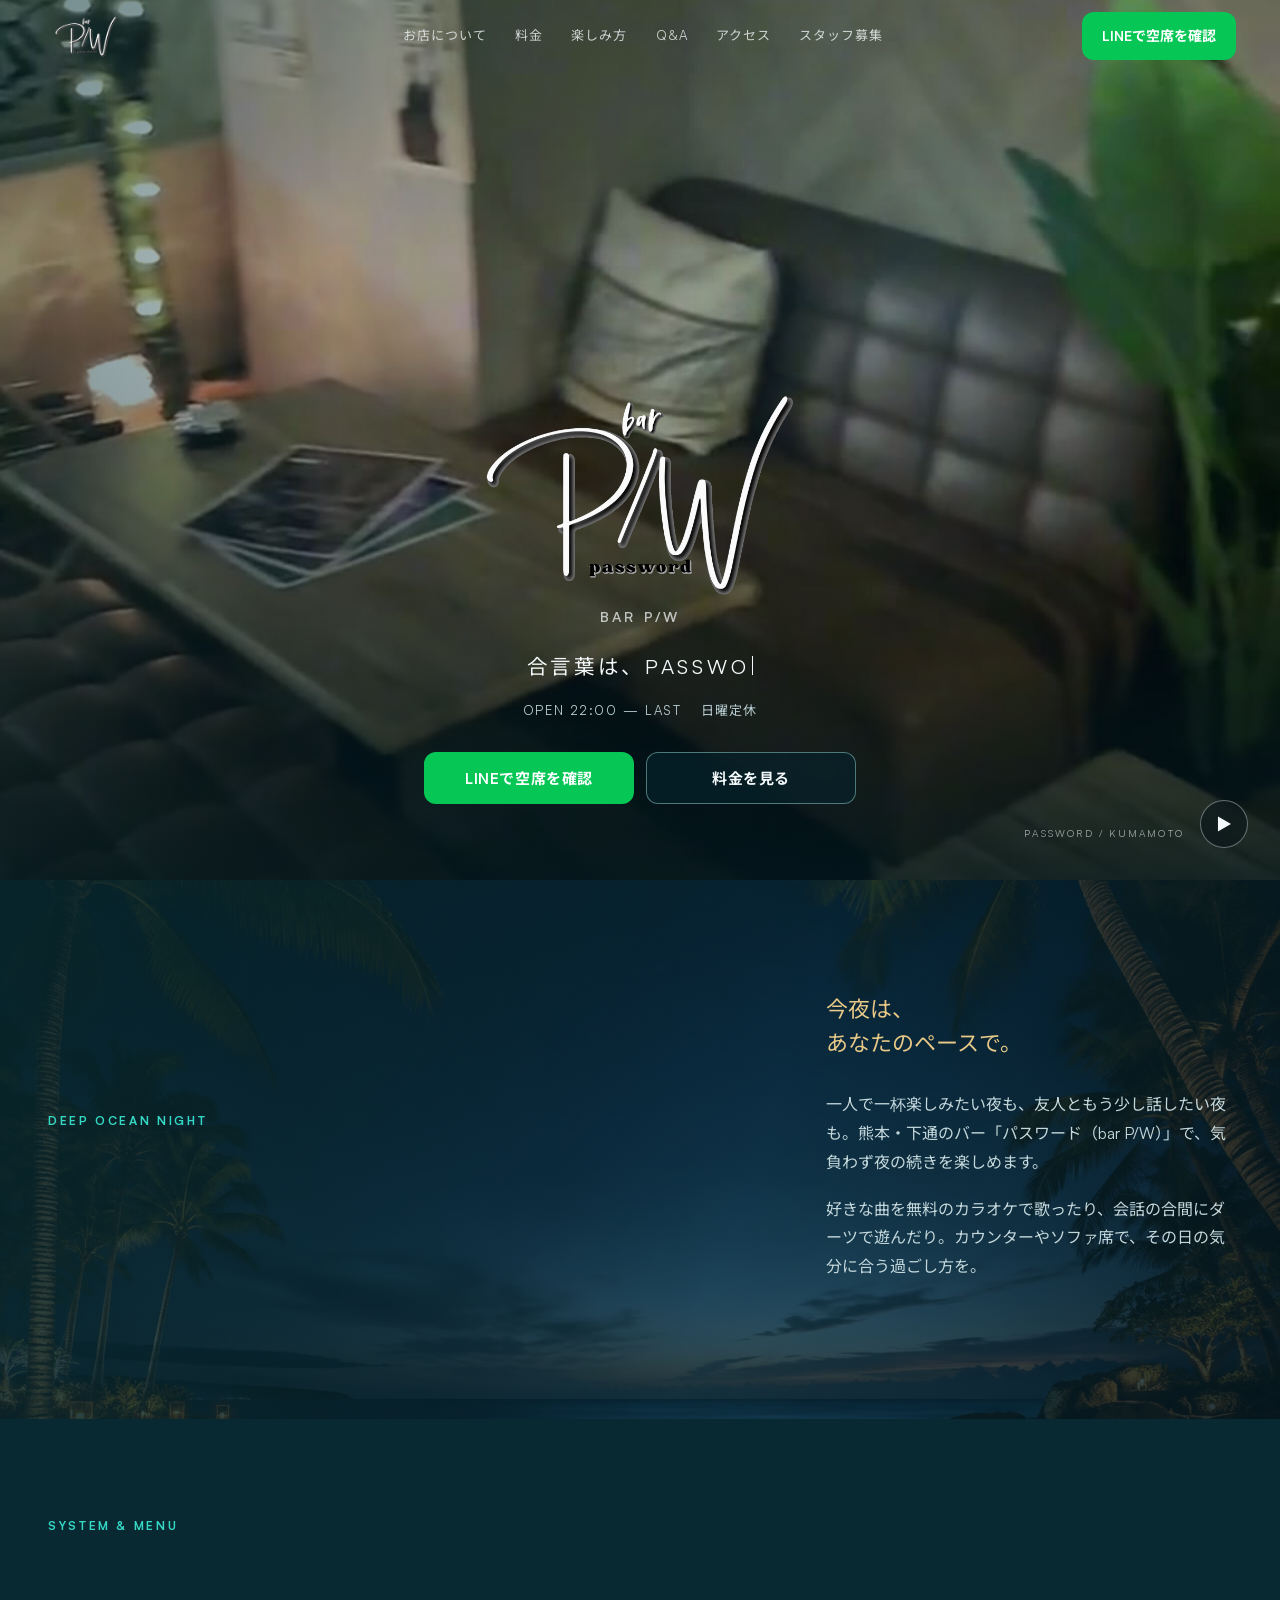
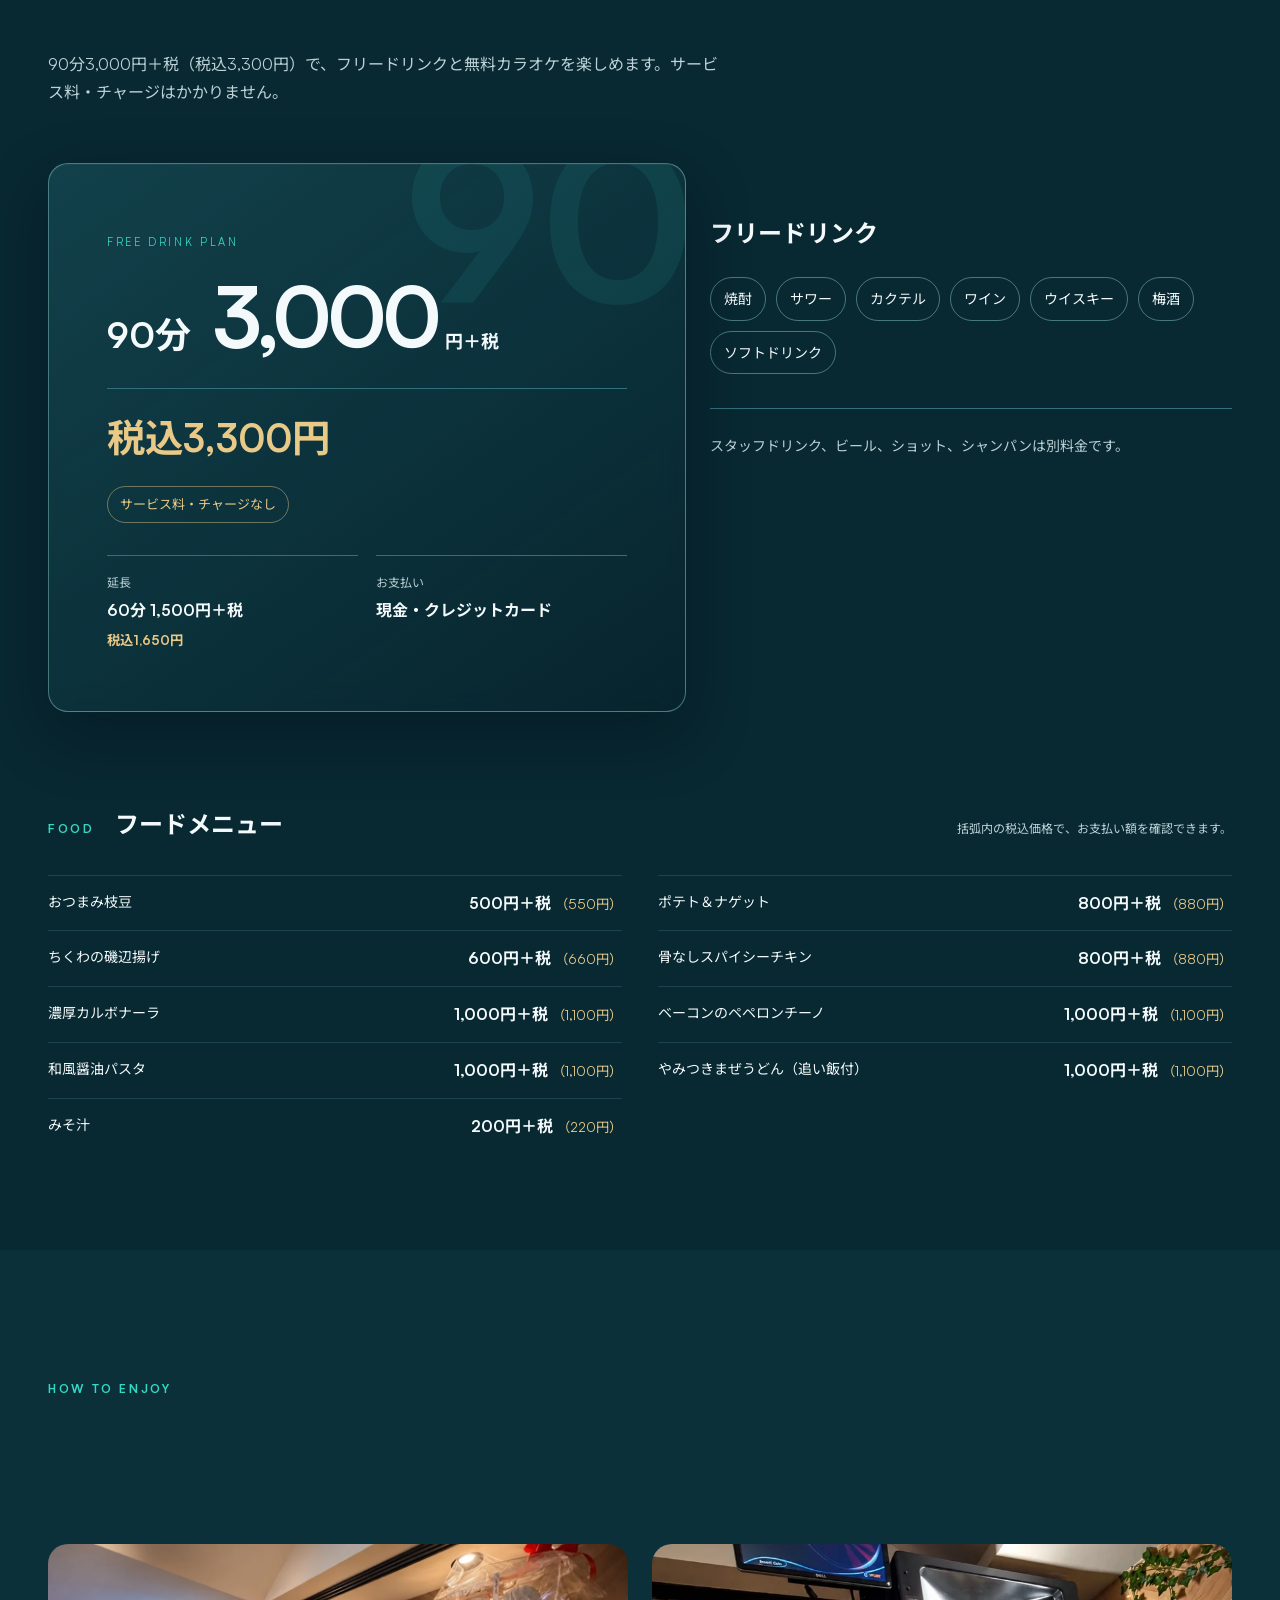
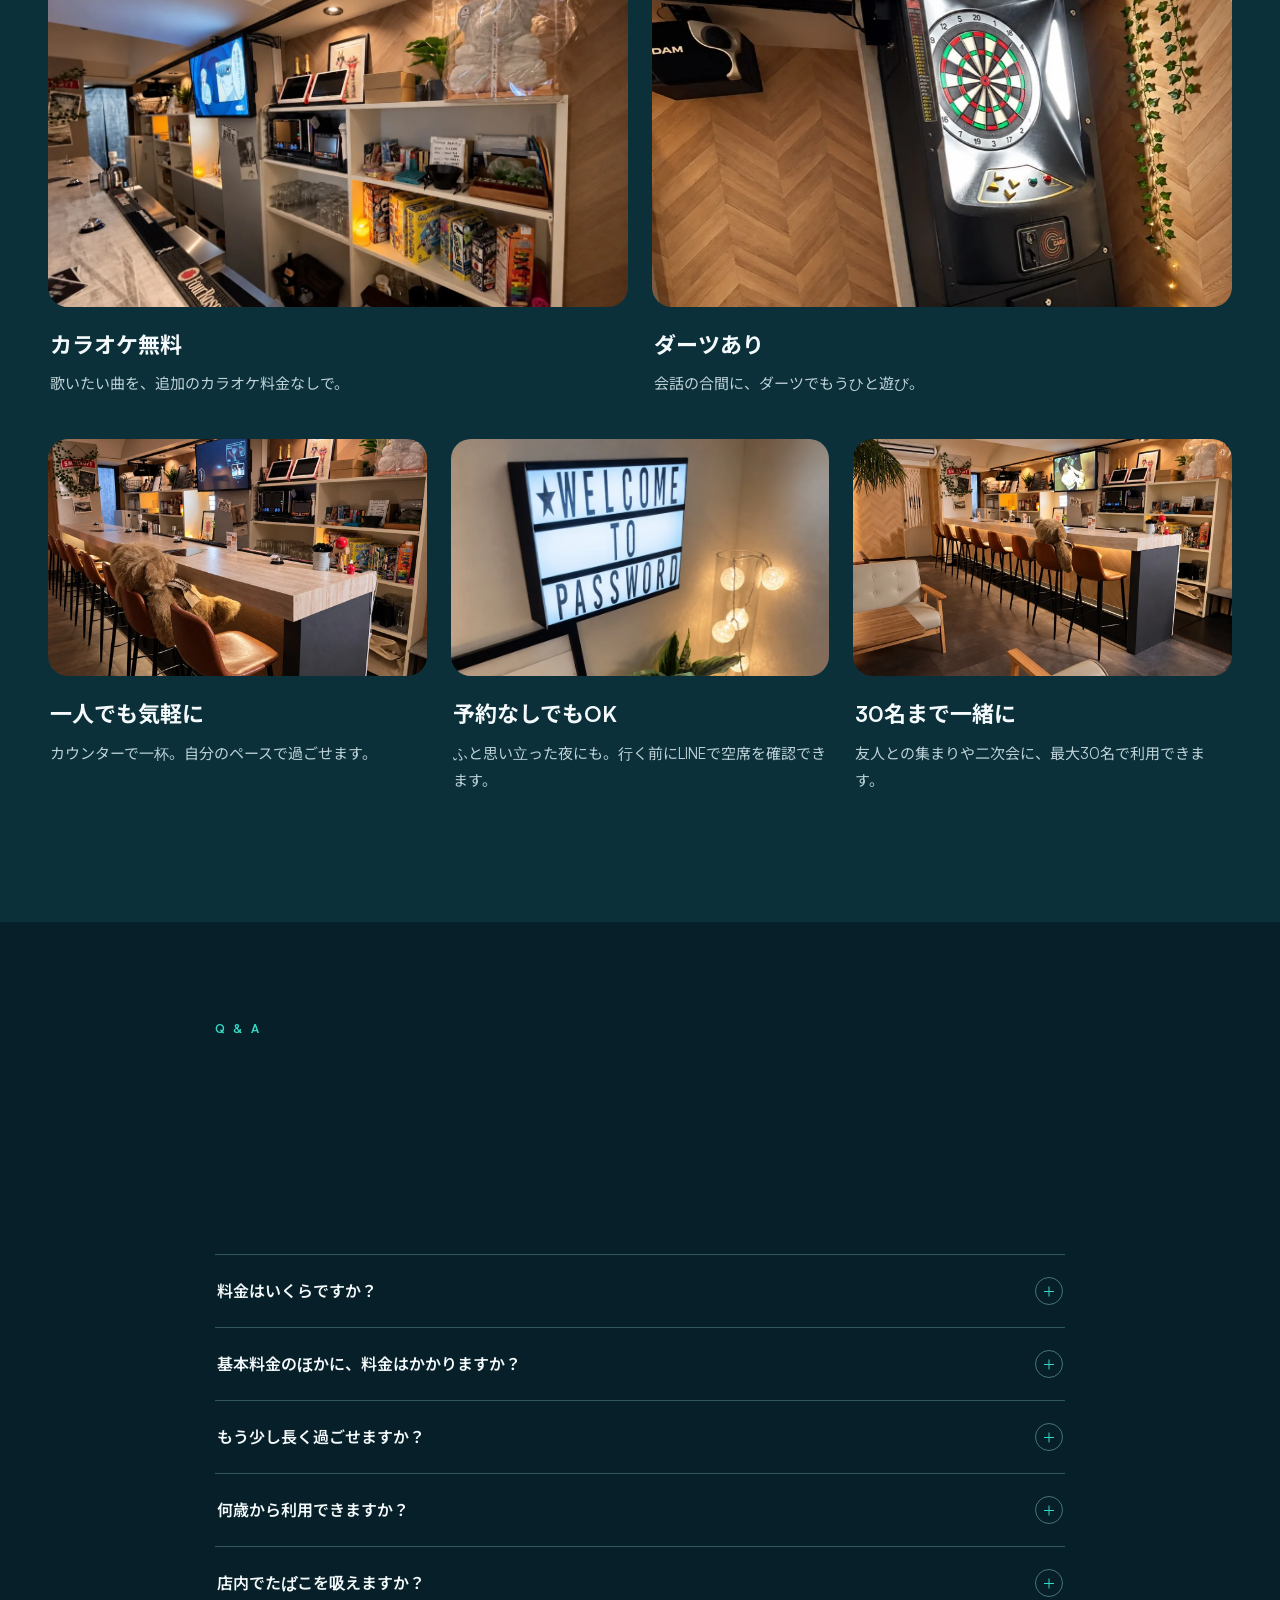
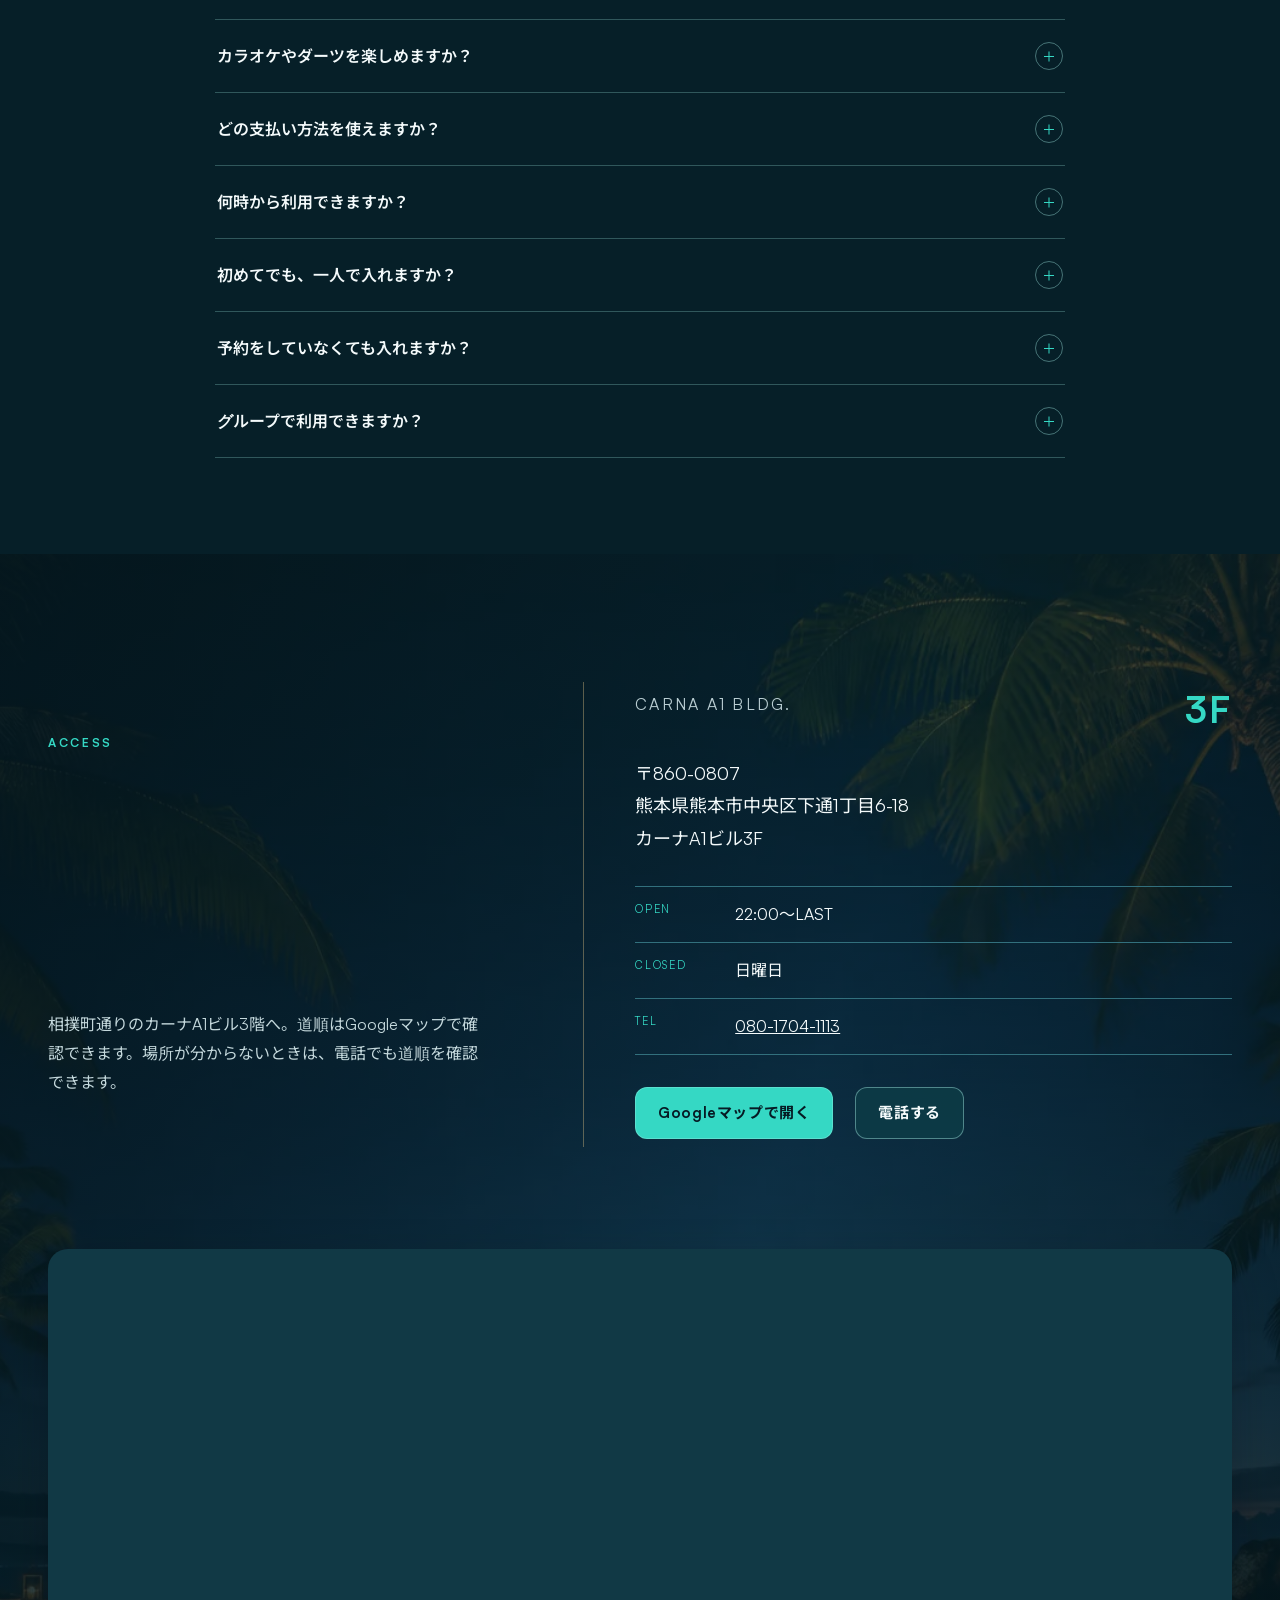
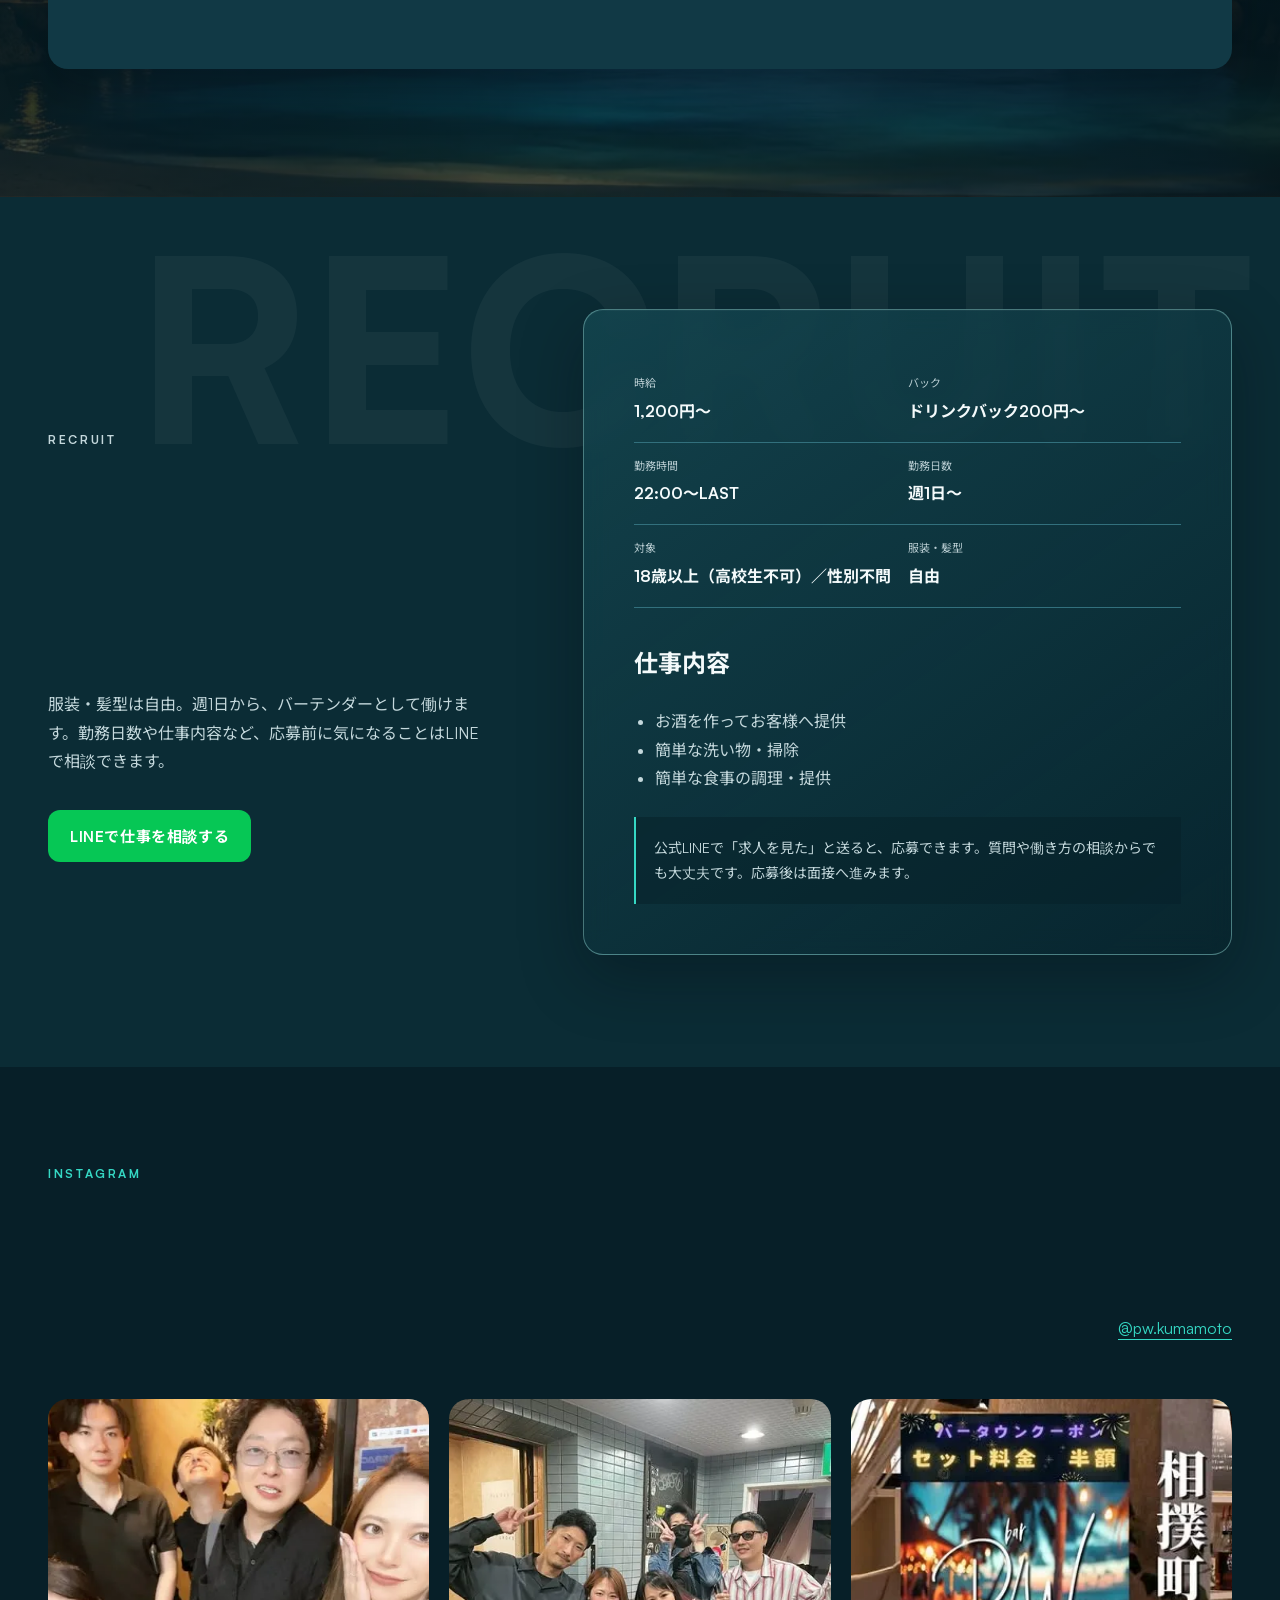
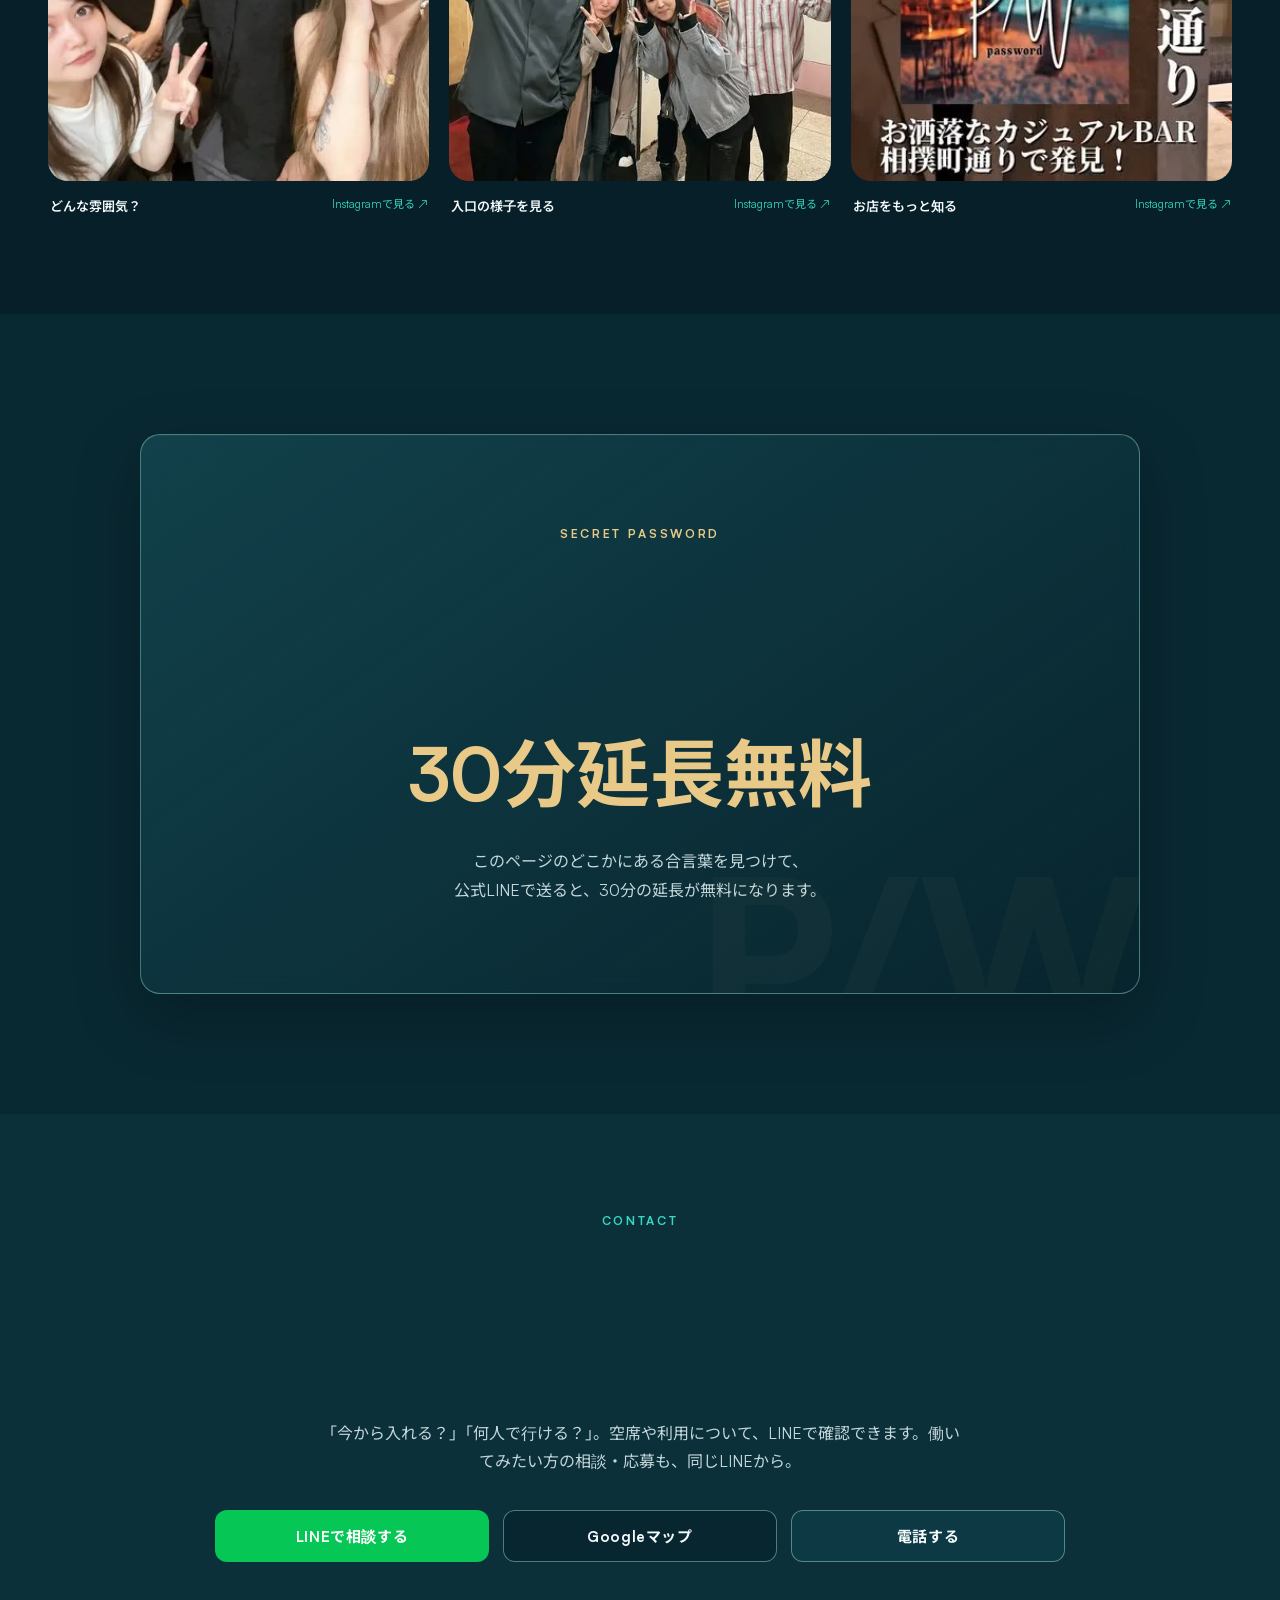
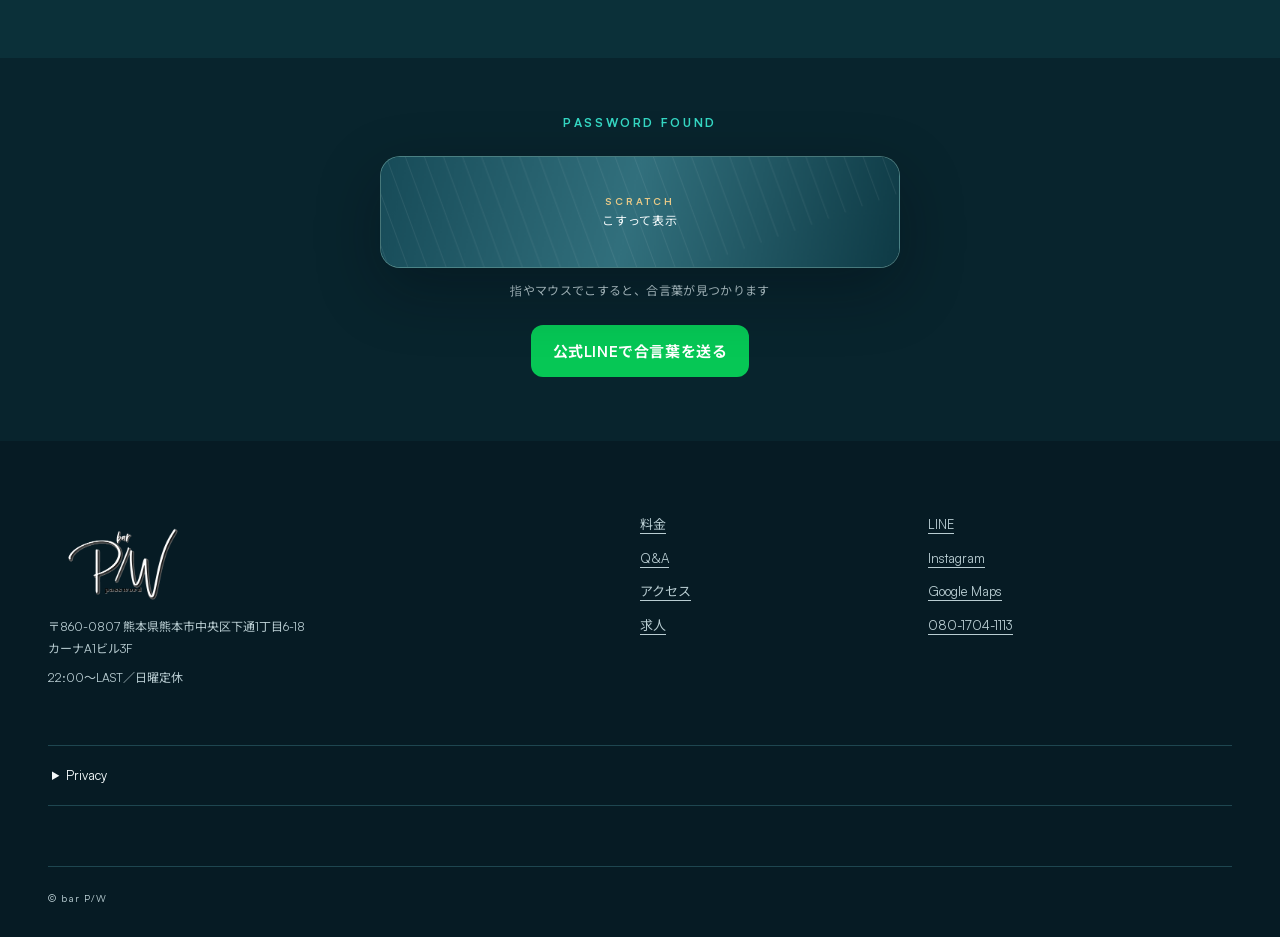
==== commit 84c48d71: "feat: present the website from the visitor perspective" ====
--- a/index.html
+++ b/index.html
@@ -3,7 +3,7 @@
 <head>
   <meta charset="utf-8">
   <meta name="viewport" content="width=device-width, initial-scale=1">
-  <meta name="description" content="熊本市中央区下通のバー「パスワード（bar P/W）」。カラオケ無料・ダーツあり。90分3,000円＋税、サービス料・チャージなし。営業時間、アクセス、空席確認はこちら。">
+  <meta name="description" content="熊本市中央区下通のバー「パスワード（bar P/W）」。一人でも友人とでも、無料カラオケやダーツを楽しめます。90分3,000円＋税（税込3,300円）、サービス料・チャージなし。来店前の空席確認はLINEから。">
   <meta name="theme-color" content="#061B24">
   <meta name="robots" content="noindex, nofollow">
   <link rel="canonical" href="https://password-kumamoto.com/">
@@ -11,7 +11,7 @@
   <meta property="og:locale" content="ja_JP">
   <meta property="og:site_name" content="bar P/W">
   <meta property="og:title" content="熊本・下通のバー「パスワード」｜bar P/W">
-  <meta property="og:description" content="熊本市中央区下通のバー「パスワード（bar P/W）」。カラオケ無料・ダーツあり。90分3,000円＋税、サービス料・チャージなし。">
+  <meta property="og:description" content="熊本・下通で、一人でも友人とでも。無料カラオケやダーツを楽しめるbar P/W。90分3,000円＋税（税込3,300円）、サービス料・チャージなし。">
   <meta property="og:url" content="https://password-kumamoto.com/">
   <meta property="og:image" content="https://password-kumamoto.com/assets/images/og.jpg">
   <meta property="og:image:width" content="1200">
@@ -19,7 +19,7 @@
   <meta property="og:image:alt" content="熊本・下通のバー bar P/W 公式サイト">
   <meta name="twitter:card" content="summary_large_image">
   <meta name="twitter:title" content="熊本・下通のバー「パスワード」｜bar P/W">
-  <meta name="twitter:description" content="熊本市中央区下通のバー「パスワード（bar P/W）」。カラオケ無料・ダーツあり。90分3,000円＋税、サービス料・チャージなし。">
+  <meta name="twitter:description" content="熊本・下通で、一人でも友人とでも。無料カラオケやダーツを楽しめるbar P/W。90分3,000円＋税（税込3,300円）、サービス料・チャージなし。">
   <meta name="twitter:image" content="https://password-kumamoto.com/assets/images/og.jpg">
   <title>熊本・下通のバー「パスワード」｜bar P/W</title>
   <link rel="icon" href="assets/images/favicon.png" type="image/png">
@@ -29,54 +29,145 @@
   <link rel="preload" href="assets/images/hero-poster.webp?v=20260903-hero" as="image" type="image/webp" fetchpriority="high">
   <link rel="stylesheet" href="assets/css/site.css?v=20260908-photos">
   <script>document.documentElement.classList.add("js");if("scrollRestoration"in history)history.scrollRestoration="manual";</script>
-  <script src="assets/js/site.js?v=20260907-photo-typewriter" defer></script>
+  <script src="assets/js/site.js?v=20260908-customer-copy" defer></script>
   <script type="application/ld+json">
-  {
-    "@context": "https://schema.org",
-    "@type": "BarOrPub",
-    "@id": "https://password-kumamoto.com/#bar",
-    "name": "bar P/W",
-    "alternateName": ["パスワード", "PASSWORD"],
-    "description": "熊本市中央区下通のバー「パスワード（bar P/W）」。無料カラオケとダーツを楽しめます。",
-    "url": "https://password-kumamoto.com/",
-    "telephone": "+81-80-1704-1113",
-    "image": "https://password-kumamoto.com/assets/images/og.jpg",
-    "priceRange": "¥¥",
-    "address": {
-      "@type": "PostalAddress",
-      "postalCode": "860-0807",
-      "addressRegion": "熊本県",
-      "addressLocality": "熊本市中央区",
-      "streetAddress": "下通1丁目6-18 カーナA1ビル3F",
-      "addressCountry": "JP"
-    },
-    "openingHoursSpecification": [{
+{
+  "@context": "https://schema.org",
+  "@type": "BarOrPub",
+  "@id": "https://password-kumamoto.com/#bar",
+  "name": "bar P/W",
+  "alternateName": [
+    "パスワード",
+    "PASSWORD"
+  ],
+  "description": "熊本市中央区下通のバー「パスワード（bar P/W）」。一人でも友人とでも、無料カラオケやダーツを楽しみながら、その日の気分に合わせて過ごせます。",
+  "url": "https://password-kumamoto.com/",
+  "telephone": "+81-80-1704-1113",
+  "image": "https://password-kumamoto.com/assets/images/og.jpg",
+  "priceRange": "¥¥",
+  "address": {
+    "@type": "PostalAddress",
+    "postalCode": "860-0807",
+    "addressRegion": "熊本県",
+    "addressLocality": "熊本市中央区",
+    "streetAddress": "下通1丁目6-18 カーナA1ビル3F",
+    "addressCountry": "JP"
+  },
+  "openingHoursSpecification": [
+    {
       "@type": "OpeningHoursSpecification",
-      "dayOfWeek": ["Monday", "Tuesday", "Wednesday", "Thursday", "Friday", "Saturday"],
+      "dayOfWeek": [
+        "Monday",
+        "Tuesday",
+        "Wednesday",
+        "Thursday",
+        "Friday",
+        "Saturday"
+      ],
       "opens": "22:00",
       "closes": "04:00"
-    }],
-    "sameAs": ["https://www.instagram.com/pw.kumamoto/"]
-  }
+    }
+  ],
+  "sameAs": [
+    "https://www.instagram.com/pw.kumamoto/"
+  ]
+}
   </script>
   <script type="application/ld+json">
-  {
-    "@context": "https://schema.org",
-    "@type": "FAQPage",
-    "mainEntity": [
-      {"@type":"Question","name":"料金はいくらですか？","acceptedAnswer":{"@type":"Answer","text":"基本料金は90分3,000円＋税（税込3,300円）です。焼酎、サワー、カクテル、ワイン、ウイスキー、梅酒、ソフトドリンクがフリードリンクに含まれます。"}},
-      {"@type":"Question","name":"サービス料やチャージはありますか？","acceptedAnswer":{"@type":"Answer","text":"消費税以外のサービス料・チャージはありません。スタッフドリンク、ビール、ショット、シャンパンなどは別料金です。"}},
-      {"@type":"Question","name":"延長はできますか？","acceptedAnswer":{"@type":"Answer","text":"60分1,500円＋税（税込1,650円）で延長できます。"}},
-      {"@type":"Question","name":"何歳から入店できますか？","acceptedAnswer":{"@type":"Answer","text":"20歳以上の方が入店できます。"}},
-      {"@type":"Question","name":"店内で喫煙できますか？","acceptedAnswer":{"@type":"Answer","text":"はい、店内で喫煙できます。"}},
-      {"@type":"Question","name":"カラオケとダーツはありますか？","acceptedAnswer":{"@type":"Answer","text":"カラオケは無料で利用できます。ダーツも設置しています。"}},
-      {"@type":"Question","name":"支払い方法は何がありますか？","acceptedAnswer":{"@type":"Answer","text":"現金とクレジットカードを利用できます。"}},
-      {"@type":"Question","name":"営業時間と定休日を教えてください。","acceptedAnswer":{"@type":"Answer","text":"営業時間は22:00〜LAST、定休日は日曜日です。"}},
-      {"@type":"Question","name":"一人でも利用できますか？","acceptedAnswer":{"@type":"Answer","text":"はい、お一人でも利用できます。初めての方も気軽にお越しください。"}},
-      {"@type":"Question","name":"予約は必要ですか？","acceptedAnswer":{"@type":"Answer","text":"予約なしでも入店できます。空席が気になる場合は、公式LINEからお問い合わせください。"}},
-      {"@type":"Question","name":"団体でも利用できますか？","acceptedAnswer":{"@type":"Answer","text":"最大30名まで利用できます。人数が多い場合は、事前に公式LINEからお問い合わせください。"}}
-    ]
-  }
+{
+  "@context": "https://schema.org",
+  "@type": "FAQPage",
+  "mainEntity": [
+    {
+      "@type": "Question",
+      "name": "料金はいくらですか？",
+      "acceptedAnswer": {
+        "@type": "Answer",
+        "text": "90分3,000円＋税（税込3,300円）で、フリードリンクと無料カラオケを楽しめます。焼酎、サワー、カクテル、ワイン、ウイスキー、梅酒、ソフトドリンクから選べます。"
+      }
+    },
+    {
+      "@type": "Question",
+      "name": "基本料金のほかに、料金はかかりますか？",
+      "acceptedAnswer": {
+        "@type": "Answer",
+        "text": "サービス料・チャージはかかりません。スタッフドリンク、ビール、ショット、シャンパンを注文する場合は、別料金になります。"
+      }
+    },
+    {
+      "@type": "Question",
+      "name": "もう少し長く過ごせますか？",
+      "acceptedAnswer": {
+        "@type": "Answer",
+        "text": "はい、60分1,500円＋税（税込1,650円）で延長できます。"
+      }
+    },
+    {
+      "@type": "Question",
+      "name": "何歳から利用できますか？",
+      "acceptedAnswer": {
+        "@type": "Answer",
+        "text": "20歳以上の方が利用できます。"
+      }
+    },
+    {
+      "@type": "Question",
+      "name": "店内でたばこを吸えますか？",
+      "acceptedAnswer": {
+        "@type": "Answer",
+        "text": "はい、店内で喫煙できます。"
+      }
+    },
+    {
+      "@type": "Question",
+      "name": "カラオケやダーツを楽しめますか？",
+      "acceptedAnswer": {
+        "@type": "Answer",
+        "text": "カラオケは無料で楽しめます。会話の合間に、ダーツでも遊べます。"
+      }
+    },
+    {
+      "@type": "Question",
+      "name": "どの支払い方法を使えますか？",
+      "acceptedAnswer": {
+        "@type": "Answer",
+        "text": "現金またはクレジットカードでお支払いできます。"
+      }
+    },
+    {
+      "@type": "Question",
+      "name": "何時から利用できますか？",
+      "acceptedAnswer": {
+        "@type": "Answer",
+        "text": "22:00〜LASTまで利用できます。日曜日は定休日です。"
+      }
+    },
+    {
+      "@type": "Question",
+      "name": "初めてでも、一人で入れますか？",
+      "acceptedAnswer": {
+        "@type": "Answer",
+        "text": "はい、初めての方も一人で利用できます。カウンター席で、自分のペースで過ごせます。"
+      }
+    },
+    {
+      "@type": "Question",
+      "name": "予約をしていなくても入れますか？",
+      "acceptedAnswer": {
+        "@type": "Answer",
+        "text": "はい、予約なしでも利用できます。行く前に空席を確認したいときは、公式LINEから問い合わせできます。"
+      }
+    },
+    {
+      "@type": "Question",
+      "name": "グループで利用できますか？",
+      "acceptedAnswer": {
+        "@type": "Answer",
+        "text": "最大30名まで一緒に利用できます。人数が多いときは、事前に公式LINEで相談できます。"
+      }
+    }
+  ]
+}
   </script>
 </head>
 <body>
@@ -149,9 +240,9 @@
           <h2 id="concept-title" data-typewriter>熊本・下通のバー<br>「パスワード」</h2>
         </div>
         <div class="concept-copy reveal">
-          <p class="statement">夜の続きを、<br>もっと自由に。</p>
-          <p>熊本・下通のバー「パスワード（bar P/W）」では、無料カラオケとダーツを楽しめます。深い海を思わせる落ち着いた空間で、一人で過ごしたい夜も、友人との二次会も、気負わず立ち寄れます。</p>
-          <p>その日の気分に合わせて、歌って、遊んで、話して。扉の先で、それぞれの夜の過ごし方を見つけてください。</p>
+          <p class="statement">今夜は、<br>あなたのペースで。</p>
+          <p>一人で一杯楽しみたい夜も、友人ともう少し話したい夜も。熊本・下通のバー「パスワード（bar P/W）」で、気負わず夜の続きを楽しめます。</p>
+          <p>好きな曲を無料のカラオケで歌ったり、会話の合間にダーツで遊んだり。カウンターやソファ席で、その日の気分に合う過ごし方を。</p>
         </div>
       </div>
     </section>
@@ -161,7 +252,7 @@
         <header class="section-heading reveal">
           <p class="eyebrow">SYSTEM &amp; MENU</p>
           <h2 id="system-title" data-typewriter>料金システム</h2>
-          <p>料金はシンプルに、わかりやすく。90分のフリードリンクと無料カラオケで、時間を気にしすぎず楽しめます。</p>
+          <p>90分3,000円＋税（税込3,300円）で、フリードリンクと無料カラオケを楽しめます。サービス料・チャージはかかりません。</p>
         </header>
         <div class="price-layout">
           <article class="price-card reveal">
@@ -183,7 +274,7 @@
           </div>
         </div>
         <div class="food-block reveal">
-          <div class="food-heading"><p class="eyebrow">FOOD</p><h3>フードメニュー</h3><p>価格は税別／括弧内は税込総額です。</p></div>
+          <div class="food-heading"><p class="eyebrow">FOOD</p><h3>フードメニュー</h3><p>括弧内の税込価格で、お支払い額を確認できます。</p></div>
           <dl class="food-list">
             <div><dt>おつまみ枝豆</dt><dd>500円＋税 <small>（550円）</small></dd></div>
             <div><dt>ポテト＆ナゲット</dt><dd>800円＋税 <small>（880円）</small></dd></div>
@@ -201,39 +292,39 @@
 
     <section class="features section" id="features" aria-labelledby="features-title">
       <div class="container">
-        <header class="section-heading reveal"><p class="eyebrow">HOW TO ENJOY</p><h2 id="features-title" data-typewriter>今夜を、好きなスタイルで。</h2></header>
+        <header class="section-heading reveal"><p class="eyebrow">HOW TO ENJOY</p><h2 id="features-title" data-typewriter>歌って、遊んで、くつろいで。</h2></header>
         <div class="feature-grid">
-          <article class="feature-card reveal"><picture class="feature-card-media"><source srcset="assets/images/interior-09-20260908.webp" type="image/webp"><img src="assets/images/interior-09-20260908.jpg" width="1200" height="901" loading="lazy" decoding="async" alt="カラオケ用モニターと機器を備えたbar P/Wの店内"></picture><div class="feature-card-body"><span>01</span><h3>カラオケ無料</h3><p>好きな曲を、好きなだけ。</p></div></article>
-          <article class="feature-card reveal"><picture class="feature-card-media"><source srcset="assets/images/interior-08-20260908.webp" type="image/webp"><img src="assets/images/interior-08-20260908.jpg" width="901" height="1200" loading="lazy" decoding="async" alt="bar P/W店内に設置されたダーツマシン"></picture><div class="feature-card-body"><span>02</span><h3>ダーツあり</h3><p>会話の合間に気軽に楽しめます。</p></div></article>
-          <article class="feature-card reveal"><picture class="feature-card-media"><source srcset="assets/images/interior-04-20260908.webp" type="image/webp"><img src="assets/images/interior-04-20260908.jpg" width="1200" height="901" loading="lazy" decoding="async" alt="一人でも過ごしやすいbar P/Wのカウンター席"></picture><div class="feature-card-body"><span>03</span><h3>お一人様歓迎</h3><p>一人でも気兼ねなく過ごせます。</p></div></article>
-          <article class="feature-card reveal"><picture class="feature-card-media"><source srcset="assets/images/interior-10-20260908.webp" type="image/webp"><img src="assets/images/interior-10-20260908.jpg" width="901" height="1200" loading="lazy" decoding="async" alt="PASSWORDのウェルカムサインと暖かな店内の装飾"></picture><div class="feature-card-body"><span>04</span><h3>予約なしでもOK</h3><p>空席はLINEで確認できます。</p></div></article>
-          <article class="feature-card reveal"><picture class="feature-card-media"><source srcset="assets/images/interior-02-20260908.webp" type="image/webp"><img src="assets/images/interior-02-20260908.jpg" width="1200" height="901" loading="lazy" decoding="async" alt="カウンターとソファ席を備えたbar P/Wの店内全景"></picture><div class="feature-card-body"><span>05</span><h3>団体最大30名</h3><p>友人同士や二次会にも。</p></div></article>
+          <article class="feature-card reveal"><picture class="feature-card-media"><source srcset="assets/images/interior-09-20260908.webp" type="image/webp"><img src="assets/images/interior-09-20260908.jpg" width="1200" height="901" loading="lazy" decoding="async" alt="カラオケ用モニターと機器を備えたbar P/Wの店内"></picture><div class="feature-card-body"><span>01</span><h3>カラオケ無料</h3><p>歌いたい曲を、追加のカラオケ料金なしで。</p></div></article>
+          <article class="feature-card reveal"><picture class="feature-card-media"><source srcset="assets/images/interior-08-20260908.webp" type="image/webp"><img src="assets/images/interior-08-20260908.jpg" width="901" height="1200" loading="lazy" decoding="async" alt="bar P/W店内に設置されたダーツマシン"></picture><div class="feature-card-body"><span>02</span><h3>ダーツあり</h3><p>会話の合間に、ダーツでもうひと遊び。</p></div></article>
+          <article class="feature-card reveal"><picture class="feature-card-media"><source srcset="assets/images/interior-04-20260908.webp" type="image/webp"><img src="assets/images/interior-04-20260908.jpg" width="1200" height="901" loading="lazy" decoding="async" alt="一人でも過ごしやすいbar P/Wのカウンター席"></picture><div class="feature-card-body"><span>03</span><h3>一人でも気軽に</h3><p>カウンターで一杯。自分のペースで過ごせます。</p></div></article>
+          <article class="feature-card reveal"><picture class="feature-card-media"><source srcset="assets/images/interior-10-20260908.webp" type="image/webp"><img src="assets/images/interior-10-20260908.jpg" width="901" height="1200" loading="lazy" decoding="async" alt="PASSWORDのウェルカムサインと暖かな店内の装飾"></picture><div class="feature-card-body"><span>04</span><h3>予約なしでもOK</h3><p>ふと思い立った夜にも。行く前にLINEで空席を確認できます。</p></div></article>
+          <article class="feature-card reveal"><picture class="feature-card-media"><source srcset="assets/images/interior-02-20260908.webp" type="image/webp"><img src="assets/images/interior-02-20260908.jpg" width="1200" height="901" loading="lazy" decoding="async" alt="カウンターとソファ席を備えたbar P/Wの店内全景"></picture><div class="feature-card-body"><span>05</span><h3>30名まで一緒に</h3><p>友人との集まりや二次会に、最大30名で利用できます。</p></div></article>
         </div>
       </div>
     </section>
 
     <section class="qa section section-deep" id="qa" aria-labelledby="qa-title">
       <div class="container narrow">
-        <header class="section-heading reveal"><p class="eyebrow">Q &amp; A</p><h2 id="qa-title" data-typewriter>よくあるご質問</h2></header>
+        <header class="section-heading reveal"><p class="eyebrow">Q &amp; A</p><h2 id="qa-title" data-typewriter>気になることを、<br>来店前に。</h2></header>
         <div class="qa-list">
-          <div class="qa-item"><button type="button" aria-expanded="true" aria-controls="answer-price" data-qa-button><span>料金はいくらですか？</span><i aria-hidden="true"></i></button><div id="answer-price" class="qa-answer"><p>基本料金は90分3,000円＋税（税込3,300円）です。焼酎、サワー、カクテル、ワイン、ウイスキー、梅酒、ソフトドリンクがフリードリンクに含まれます。</p></div></div>
-          <div class="qa-item"><button type="button" aria-expanded="true" aria-controls="answer-charge" data-qa-button><span>サービス料やチャージはありますか？</span><i aria-hidden="true"></i></button><div id="answer-charge" class="qa-answer"><p>消費税以外のサービス料・チャージはありません。スタッフドリンク、ビール、ショット、シャンパンなどは別料金です。</p></div></div>
-          <div class="qa-item"><button type="button" aria-expanded="true" aria-controls="answer-extension" data-qa-button><span>延長はできますか？</span><i aria-hidden="true"></i></button><div id="answer-extension" class="qa-answer"><p>60分1,500円＋税（税込1,650円）で延長できます。</p></div></div>
-          <div class="qa-item"><button type="button" aria-expanded="true" aria-controls="answer-age" data-qa-button><span>何歳から入店できますか？</span><i aria-hidden="true"></i></button><div id="answer-age" class="qa-answer"><p>20歳以上の方が入店できます。</p></div></div>
-          <div class="qa-item"><button type="button" aria-expanded="true" aria-controls="answer-smoking" data-qa-button><span>店内で喫煙できますか？</span><i aria-hidden="true"></i></button><div id="answer-smoking" class="qa-answer"><p>はい、店内で喫煙できます。</p></div></div>
-          <div class="qa-item"><button type="button" aria-expanded="true" aria-controls="answer-games" data-qa-button><span>カラオケとダーツはありますか？</span><i aria-hidden="true"></i></button><div id="answer-games" class="qa-answer"><p>カラオケは無料で利用できます。ダーツも設置しています。</p></div></div>
-          <div class="qa-item"><button type="button" aria-expanded="true" aria-controls="answer-payment" data-qa-button><span>支払い方法は何がありますか？</span><i aria-hidden="true"></i></button><div id="answer-payment" class="qa-answer"><p>現金とクレジットカードを利用できます。</p></div></div>
-          <div class="qa-item"><button type="button" aria-expanded="true" aria-controls="answer-hours" data-qa-button><span>営業時間と定休日を教えてください。</span><i aria-hidden="true"></i></button><div id="answer-hours" class="qa-answer"><p>営業時間は22:00〜LAST、定休日は日曜日です。</p></div></div>
-          <div class="qa-item"><button type="button" aria-expanded="true" aria-controls="answer-solo" data-qa-button><span>一人でも利用できますか？</span><i aria-hidden="true"></i></button><div id="answer-solo" class="qa-answer"><p>はい、お一人でも利用できます。初めての方も気軽にお越しください。</p></div></div>
-          <div class="qa-item"><button type="button" aria-expanded="true" aria-controls="answer-reservation" data-qa-button><span>予約は必要ですか？</span><i aria-hidden="true"></i></button><div id="answer-reservation" class="qa-answer"><p>予約なしでも入店できます。空席が気になる場合は、公式LINEからお問い合わせください。</p></div></div>
-          <div class="qa-item"><button type="button" aria-expanded="true" aria-controls="answer-group" data-qa-button><span>団体でも利用できますか？</span><i aria-hidden="true"></i></button><div id="answer-group" class="qa-answer"><p>最大30名まで利用できます。人数が多い場合は、事前に公式LINEからお問い合わせください。</p></div></div>
+          <div class="qa-item"><button type="button" aria-expanded="true" aria-controls="answer-price" data-qa-button><span>料金はいくらですか？</span><i aria-hidden="true"></i></button><div id="answer-price" class="qa-answer"><p>90分3,000円＋税（税込3,300円）で、フリードリンクと無料カラオケを楽しめます。焼酎、サワー、カクテル、ワイン、ウイスキー、梅酒、ソフトドリンクから選べます。</p></div></div>
+          <div class="qa-item"><button type="button" aria-expanded="true" aria-controls="answer-charge" data-qa-button><span>基本料金のほかに、料金はかかりますか？</span><i aria-hidden="true"></i></button><div id="answer-charge" class="qa-answer"><p>サービス料・チャージはかかりません。スタッフドリンク、ビール、ショット、シャンパンを注文する場合は、別料金になります。</p></div></div>
+          <div class="qa-item"><button type="button" aria-expanded="true" aria-controls="answer-extension" data-qa-button><span>もう少し長く過ごせますか？</span><i aria-hidden="true"></i></button><div id="answer-extension" class="qa-answer"><p>はい、60分1,500円＋税（税込1,650円）で延長できます。</p></div></div>
+          <div class="qa-item"><button type="button" aria-expanded="true" aria-controls="answer-age" data-qa-button><span>何歳から利用できますか？</span><i aria-hidden="true"></i></button><div id="answer-age" class="qa-answer"><p>20歳以上の方が利用できます。</p></div></div>
+          <div class="qa-item"><button type="button" aria-expanded="true" aria-controls="answer-smoking" data-qa-button><span>店内でたばこを吸えますか？</span><i aria-hidden="true"></i></button><div id="answer-smoking" class="qa-answer"><p>はい、店内で喫煙できます。</p></div></div>
+          <div class="qa-item"><button type="button" aria-expanded="true" aria-controls="answer-games" data-qa-button><span>カラオケやダーツを楽しめますか？</span><i aria-hidden="true"></i></button><div id="answer-games" class="qa-answer"><p>カラオケは無料で楽しめます。会話の合間に、ダーツでも遊べます。</p></div></div>
+          <div class="qa-item"><button type="button" aria-expanded="true" aria-controls="answer-payment" data-qa-button><span>どの支払い方法を使えますか？</span><i aria-hidden="true"></i></button><div id="answer-payment" class="qa-answer"><p>現金またはクレジットカードでお支払いできます。</p></div></div>
+          <div class="qa-item"><button type="button" aria-expanded="true" aria-controls="answer-hours" data-qa-button><span>何時から利用できますか？</span><i aria-hidden="true"></i></button><div id="answer-hours" class="qa-answer"><p>22:00〜LASTまで利用できます。日曜日は定休日です。</p></div></div>
+          <div class="qa-item"><button type="button" aria-expanded="true" aria-controls="answer-solo" data-qa-button><span>初めてでも、一人で入れますか？</span><i aria-hidden="true"></i></button><div id="answer-solo" class="qa-answer"><p>はい、初めての方も一人で利用できます。カウンター席で、自分のペースで過ごせます。</p></div></div>
+          <div class="qa-item"><button type="button" aria-expanded="true" aria-controls="answer-reservation" data-qa-button><span>予約をしていなくても入れますか？</span><i aria-hidden="true"></i></button><div id="answer-reservation" class="qa-answer"><p>はい、予約なしでも利用できます。行く前に空席を確認したいときは、公式LINEから問い合わせできます。</p></div></div>
+          <div class="qa-item"><button type="button" aria-expanded="true" aria-controls="answer-group" data-qa-button><span>グループで利用できますか？</span><i aria-hidden="true"></i></button><div id="answer-group" class="qa-answer"><p>最大30名まで一緒に利用できます。人数が多いときは、事前に公式LINEで相談できます。</p></div></div>
         </div>
       </div>
     </section>
 
     <section class="access section" id="access" aria-labelledby="access-title">
       <div class="container access-grid">
-        <div class="access-intro reveal"><p class="eyebrow">ACCESS</p><h2 id="access-title" data-typewriter>下通の夜に、<br>もう一軒。</h2><p>相撲町通り、カーナA1ビルの3階です。迷ったときはGoogleマップをご利用ください。</p></div>
+        <div class="access-intro reveal"><p class="eyebrow">ACCESS</p><h2 id="access-title" data-typewriter>もう一軒、<br>下通で過ごすなら。</h2><p>相撲町通りのカーナA1ビル3階へ。道順はGoogleマップで確認できます。場所が分からないときは、電話でも道順を確認できます。</p></div>
         <div class="access-card reveal">
           <p class="building">CARNA A1 BLDG. <strong>3F</strong></p>
           <address>〒860-0807<br>熊本県熊本市中央区下通1丁目6-18<br>カーナA1ビル3F</address>
@@ -248,21 +339,21 @@
 
     <section class="recruit section" id="recruit" aria-labelledby="recruit-title">
       <div class="container recruit-grid">
-        <div class="recruit-copy reveal"><p class="eyebrow">RECRUIT</p><h2 id="recruit-title" data-typewriter>一緒に、心地よい夜を<br>つくりませんか。</h2><p>bar P/Wでは、バーテンダーを募集しています。週1日から勤務でき、服装・髪型は自由。興味を持った方は、公式LINEから気軽にご質問ください。</p><a class="button button-line" href="https://lin.ee/wrCSHwp" data-track="line_click" data-position="recruit">公式LINEで問い合わせ</a></div>
+        <div class="recruit-copy reveal"><p class="eyebrow">RECRUIT</p><h2 id="recruit-title" data-typewriter>週1日から、<br>バーテンダーに。</h2><p>服装・髪型は自由。週1日から、バーテンダーとして働けます。勤務日数や仕事内容など、応募前に気になることはLINEで相談できます。</p><a class="button button-line" href="https://lin.ee/wrCSHwp" data-track="line_click" data-position="recruit">LINEで仕事を相談する</a></div>
         <div class="recruit-card reveal">
           <dl class="recruit-facts"><div><dt>時給</dt><dd>1,200円〜</dd></div><div><dt>バック</dt><dd>ドリンクバック200円〜</dd></div><div><dt>勤務時間</dt><dd>22:00〜LAST</dd></div><div><dt>勤務日数</dt><dd>週1日〜</dd></div><div><dt>対象</dt><dd>18歳以上（高校生不可）／性別不問</dd></div><div><dt>服装・髪型</dt><dd>自由</dd></div></dl>
-          <div class="job-detail"><h3>仕事内容</h3><ul><li>お酒を作ってお客様へ提供</li><li>簡単な洗い物・掃除</li><li>簡単な食事の調理・提供</li></ul><p>公式LINEで「求人を見た」とお送りください。ご質問への回答後、面接についてご案内します。</p></div>
+          <div class="job-detail"><h3>仕事内容</h3><ul><li>お酒を作ってお客様へ提供</li><li>簡単な洗い物・掃除</li><li>簡単な食事の調理・提供</li></ul><p>公式LINEで「求人を見た」と送ると、応募できます。質問や働き方の相談からでも大丈夫です。応募後は面接へ進みます。</p></div>
         </div>
       </div>
     </section>
 
     <section class="social section section-deep" id="social" aria-labelledby="social-title">
       <div class="container">
-        <header class="section-heading social-heading reveal"><div><p class="eyebrow">INSTAGRAM</p><h2 id="social-title" data-typewriter>店内の日常を、<br>もう少し。</h2></div><a class="text-link" href="https://www.instagram.com/pw.kumamoto/" data-track="instagram_click" data-position="social-heading">@pw.kumamoto</a></header>
+        <header class="section-heading social-heading reveal"><div><p class="eyebrow">INSTAGRAM</p><h2 id="social-title" data-typewriter>写真で、<br>お店の雰囲気を。</h2></div><a class="text-link" href="https://www.instagram.com/pw.kumamoto/" data-track="instagram_click" data-position="social-heading">@pw.kumamoto</a></header>
         <div class="social-grid">
-          <a class="social-card reveal" href="https://www.instagram.com/pw.kumamoto/" data-track="instagram_click" data-position="card-1"><picture><source srcset="assets/images/instagram-staff.webp" type="image/webp"><img src="assets/images/instagram-staff.jpg" width="640" height="480" loading="lazy" alt="bar P/W店内で撮影したスタッフとお客様の一枚"></picture><span><b>店内の雰囲気</b><i>Instagramで見る ↗</i></span></a>
-          <a class="social-card reveal" href="https://www.instagram.com/pw.kumamoto/" data-track="instagram_click" data-position="card-2"><picture><source srcset="assets/images/instagram-entrance.webp" type="image/webp"><img src="assets/images/instagram-entrance.jpg" width="640" height="479" loading="lazy" alt="カーナA1ビル3階のbar P/W入口前で撮影した一枚"></picture><span><b>入口での一枚</b><i>Instagramで見る ↗</i></span></a>
-          <a class="social-card reveal" href="https://www.instagram.com/pw.kumamoto/" data-track="instagram_click" data-position="card-3"><picture><source srcset="assets/images/instagram-store.webp" type="image/webp"><img src="assets/images/instagram-store.jpg" width="361" height="640" loading="lazy" alt="bar P/Wの店舗紹介投稿"></picture><span><b>bar P/Wの店舗紹介</b><i>Instagramで見る ↗</i></span></a>
+          <a class="social-card reveal" href="https://www.instagram.com/pw.kumamoto/" data-track="instagram_click" data-position="card-1"><picture><source srcset="assets/images/instagram-staff.webp" type="image/webp"><img src="assets/images/instagram-staff.jpg" width="640" height="480" loading="lazy" alt="bar P/W店内で撮影したスタッフとお客様の一枚"></picture><span><b>どんな雰囲気？</b><i>Instagramで見る ↗</i></span></a>
+          <a class="social-card reveal" href="https://www.instagram.com/pw.kumamoto/" data-track="instagram_click" data-position="card-2"><picture><source srcset="assets/images/instagram-entrance.webp" type="image/webp"><img src="assets/images/instagram-entrance.jpg" width="640" height="479" loading="lazy" alt="カーナA1ビル3階のbar P/W入口前で撮影した一枚"></picture><span><b>入口の様子を見る</b><i>Instagramで見る ↗</i></span></a>
+          <a class="social-card reveal" href="https://www.instagram.com/pw.kumamoto/" data-track="instagram_click" data-position="card-3"><picture><source srcset="assets/images/instagram-store.webp" type="image/webp"><img src="assets/images/instagram-store.jpg" width="361" height="640" loading="lazy" alt="bar P/Wの店舗紹介投稿"></picture><span><b>お店をもっと知る</b><i>Instagramで見る ↗</i></span></a>
         </div>
       </div>
     </section>
@@ -271,18 +362,18 @@
       <div class="container coupon-card reveal">
         <div class="coupon-mark" aria-hidden="true">P/W</div>
         <p class="eyebrow">SECRET PASSWORD</p>
-        <h2 id="coupon-title" data-typewriter>合言葉を探してください。</h2>
+        <h2 id="coupon-title" data-typewriter>合言葉で、<br>もう30分。</h2>
         <p class="coupon-benefit">30分延長無料</p>
-        <p class="coupon-hint">合言葉は、このページのどこかにあります。<br>見つけた言葉を公式LINEで送ってください。</p>
+        <p class="coupon-hint">このページのどこかにある合言葉を見つけて、<br>公式LINEで送ると、30分の延長が無料になります。</p>
       </div>
     </section>
 
     <section class="final-cta section section-deep" aria-labelledby="final-title">
       <div class="container narrow reveal">
         <p class="eyebrow">CONTACT</p>
-        <h2 id="final-title" data-typewriter>今夜の予定を、LINEで。</h2>
-        <p>空席確認、来店についての質問、求人応募まで、公式LINEからお問い合わせいただけます。</p>
-        <div class="final-actions"><a class="button button-line" href="https://lin.ee/wrCSHwp" data-track="line_click" data-position="final">公式LINE</a><a class="button button-ghost" href="https://maps.app.goo.gl/pdZwoW62CMmFcNZ29" data-track="map_click" data-position="final">Googleマップ</a><a class="button button-call" href="tel:08017041113" data-track="phone_click" data-position="final">電話する</a></div>
+        <h2 id="final-title" data-typewriter>行く前に、<br>気になることを。</h2>
+        <p>「今から入れる？」「何人で行ける？」。空席や利用について、LINEで確認できます。働いてみたい方の相談・応募も、同じLINEから。</p>
+        <div class="final-actions"><a class="button button-line" href="https://lin.ee/wrCSHwp" data-track="line_click" data-position="final">LINEで相談する</a><a class="button button-ghost" href="https://maps.app.goo.gl/pdZwoW62CMmFcNZ29" data-track="map_click" data-position="final">Googleマップ</a><a class="button button-call" href="tel:08017041113" data-track="phone_click" data-position="final">電話する</a></div>
       </div>
     </section>
 
@@ -294,7 +385,7 @@
           <canvas class="password-scratch-canvas" data-password-scratch-canvas aria-hidden="true"></canvas>
           <span class="password-scratch-hint" data-password-scratch-hint aria-hidden="true"><b>SCRATCH</b>こすって表示</span>
         </div>
-        <p class="password-scratch-help" id="password-scratch-help" data-password-scratch-help>指やマウスでこすってください</p>
+        <p class="password-scratch-help" id="password-scratch-help" data-password-scratch-help>指やマウスでこすると、合言葉が見つかります</p>
         <a class="button button-line" href="https://lin.ee/wrCSHwp" data-track="line_click" data-position="password-found">公式LINEで合言葉を送る</a>
       </div>
     </aside>
@@ -306,7 +397,7 @@
       <nav aria-label="フッターメニュー"><a href="#system">料金</a><a href="#qa">Q&amp;A</a><a href="#access">アクセス</a><a href="#recruit">求人</a></nav>
       <div class="footer-links"><a href="https://lin.ee/wrCSHwp" data-track="line_click" data-position="footer">LINE</a><a href="https://www.instagram.com/pw.kumamoto/" data-track="instagram_click" data-position="footer">Instagram</a><a href="https://maps.app.goo.gl/pdZwoW62CMmFcNZ29" data-track="map_click" data-position="footer">Google Maps</a><a href="tel:08017041113" data-track="phone_click" data-position="footer">080-1704-1113</a></div>
     </div>
-    <details class="footer-privacy" id="privacy"><summary>Privacy</summary><div><p>当サイトでは、利用状況の把握とサイト改善のため、Google Analyticsを使用する場合があります。Google AnalyticsはCookie等を利用して情報を収集しますが、当サイトから氏名や電話番号、LINEで送信した内容を取得することはありません。</p><p>Googleマップの埋め込み表示時、およびLINE、Instagram、Googleマップ等の外部サービスへ移動した後の情報の取扱いは、各サービスのプライバシーポリシーに従います。</p><p>運営者：ayamin<br>お問い合わせ：<a href="https://lin.ee/wrCSHwp">公式LINE</a></p></div></details>
+    <details class="footer-privacy" id="privacy"><summary>Privacy</summary><div><p>このサイトをご利用の際、利用状況の把握とサイト改善のため、Google AnalyticsでCookie等を通じてアクセス情報を収集する場合があります。氏名や電話番号、LINEで送信した内容を、このサイトから取得することはありません。</p><p>Googleマップの埋め込み表示時、およびLINE、Instagram、Googleマップ等の外部サービスへ移動した後の情報の取扱いは、各サービスのプライバシーポリシーに従います。</p><p>運営者：ayamin<br>お問い合わせ：<a href="https://lin.ee/wrCSHwp">公式LINE</a></p></div></details>
     <p class="copyright">© bar P/W</p>
   </footer>
 
@@ -317,7 +408,7 @@
     <a class="fixed-action fixed-action-contact" href="https://lin.ee/wrCSHwp" data-track="line_click" data-position="fixed" aria-label="bar P/W公式LINEで空席を確認">
       <span>空席確認</span>
     </a>
-    <a class="fixed-action fixed-action-share" href="https://social-plugins.line.me/lineit/share?url=https%3A%2F%2Fpassword-kumamoto.com%2F&amp;text=%E7%86%8A%E6%9C%AC%E3%83%BB%E4%B8%8B%E9%80%9A%E3%81%AEbar+P%2FW%E3%80%82%E3%82%AB%E3%83%A9%E3%82%AA%E3%82%B1%E3%83%BB%E3%83%80%E3%83%BC%E3%83%84%E3%82%92%E6%A5%BD%E3%81%97%E3%82%81%E3%82%8B%E3%83%90%E3%83%BC%E3%81%A7%E3%81%99%E3%80%82" data-track="line_share_click" data-position="fixed" aria-label="このサイトをLINEで共有する">
+    <a class="fixed-action fixed-action-share" href="https://social-plugins.line.me/lineit/share?url=https%3A%2F%2Fpassword-kumamoto.com%2F&amp;text=%E7%86%8A%E6%9C%AC%E3%83%BB%E4%B8%8B%E9%80%9A%E3%81%AEbar%20P%2FW%E3%80%82%E4%B8%80%E4%BA%BA%E3%81%A7%E3%82%82%E5%8F%8B%E4%BA%BA%E3%81%A8%E3%81%A7%E3%82%82%E3%80%81%E3%82%AB%E3%83%A9%E3%82%AA%E3%82%B1%E3%82%84%E3%83%80%E3%83%BC%E3%83%84%E3%82%92%E6%A5%BD%E3%81%97%E3%82%81%E3%81%BE%E3%81%99%E3%80%82" data-track="line_share_click" data-position="fixed" aria-label="このサイトをLINEで共有する">
       <span>LINEで共有</span>
     </a>
   </nav>
